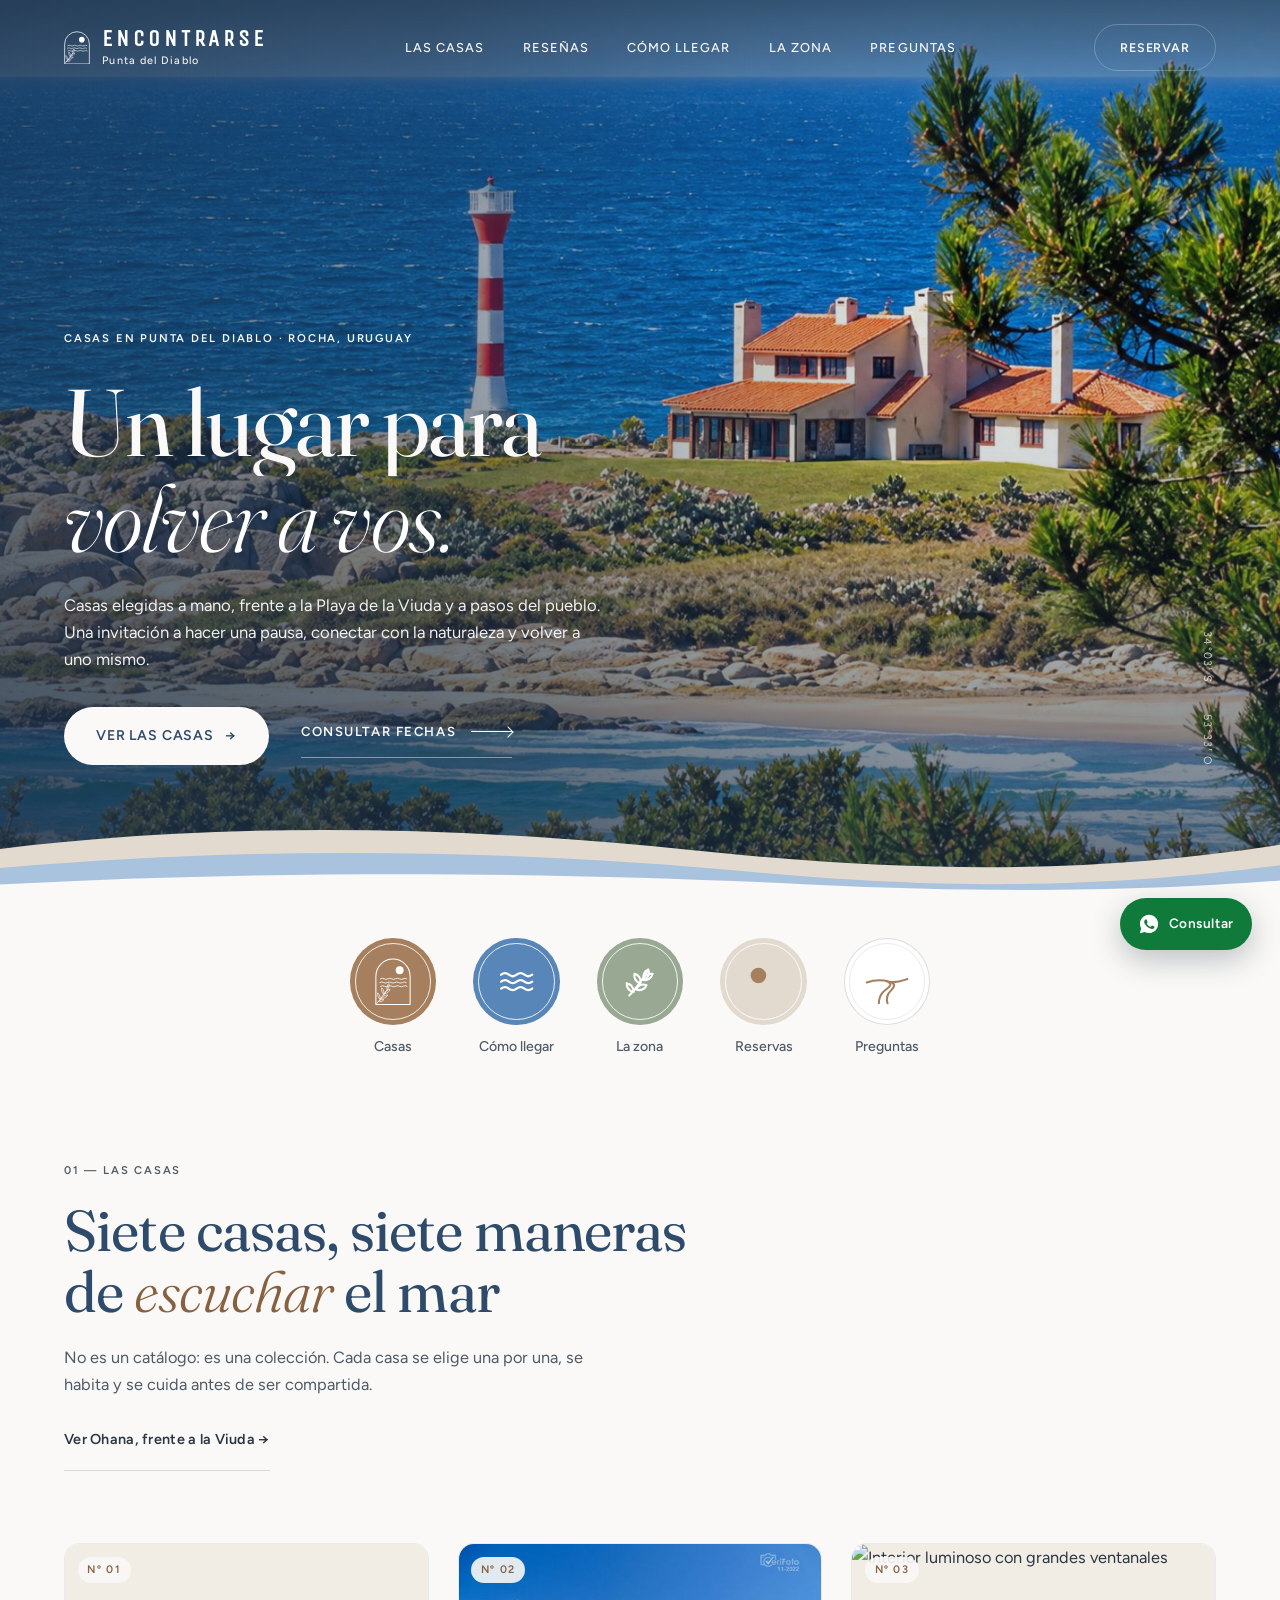
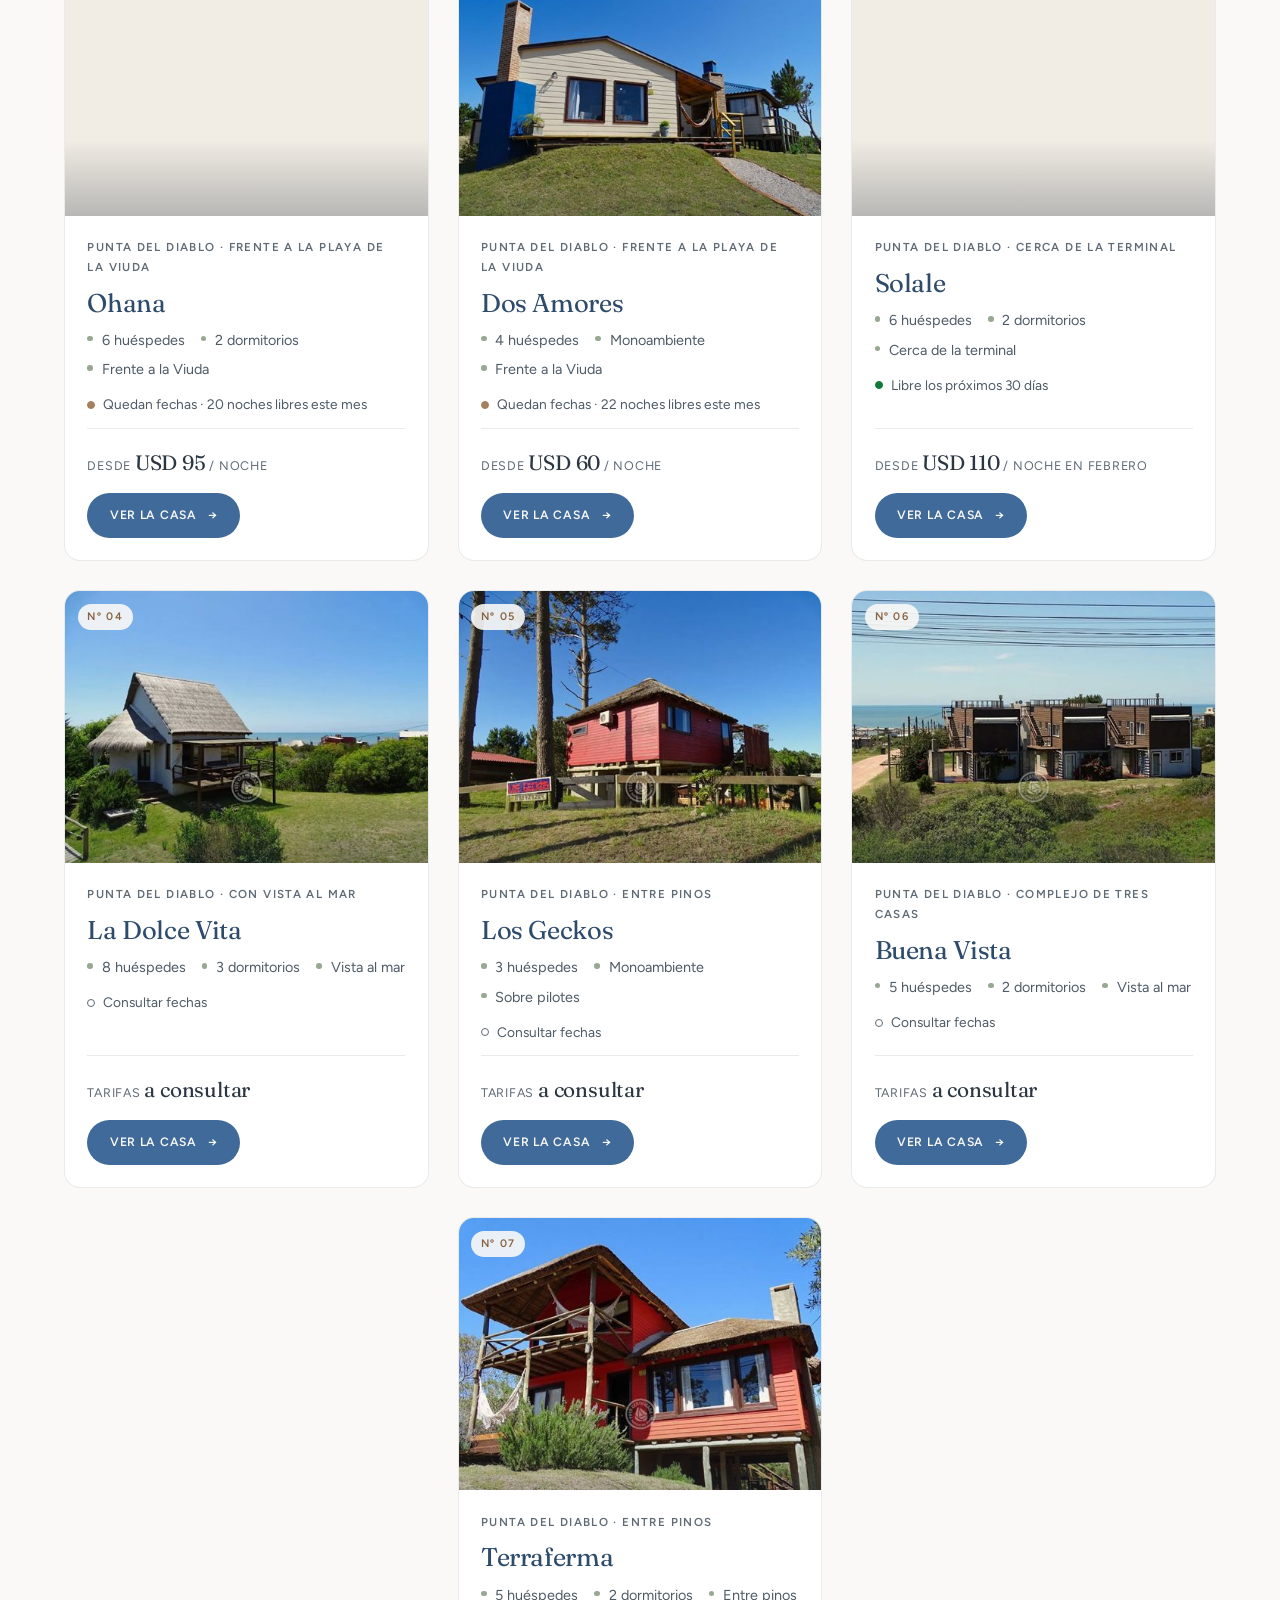
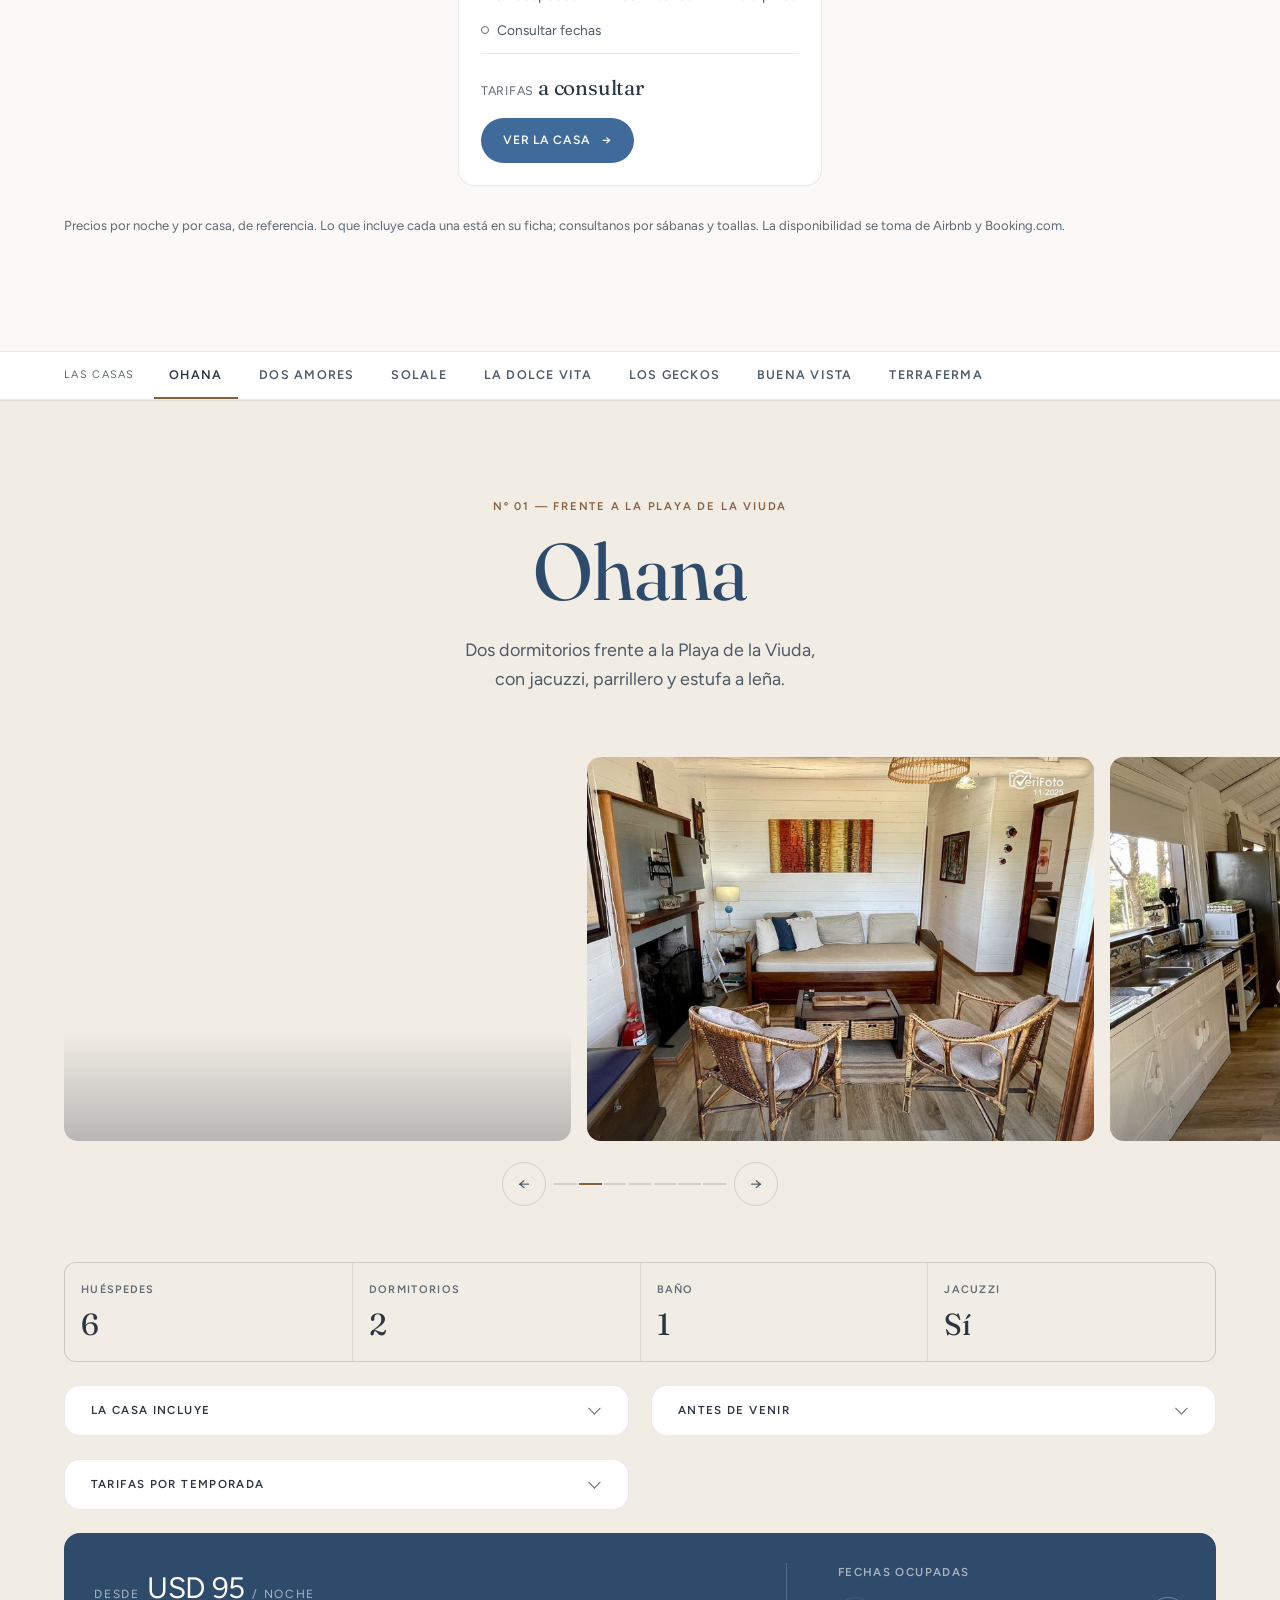
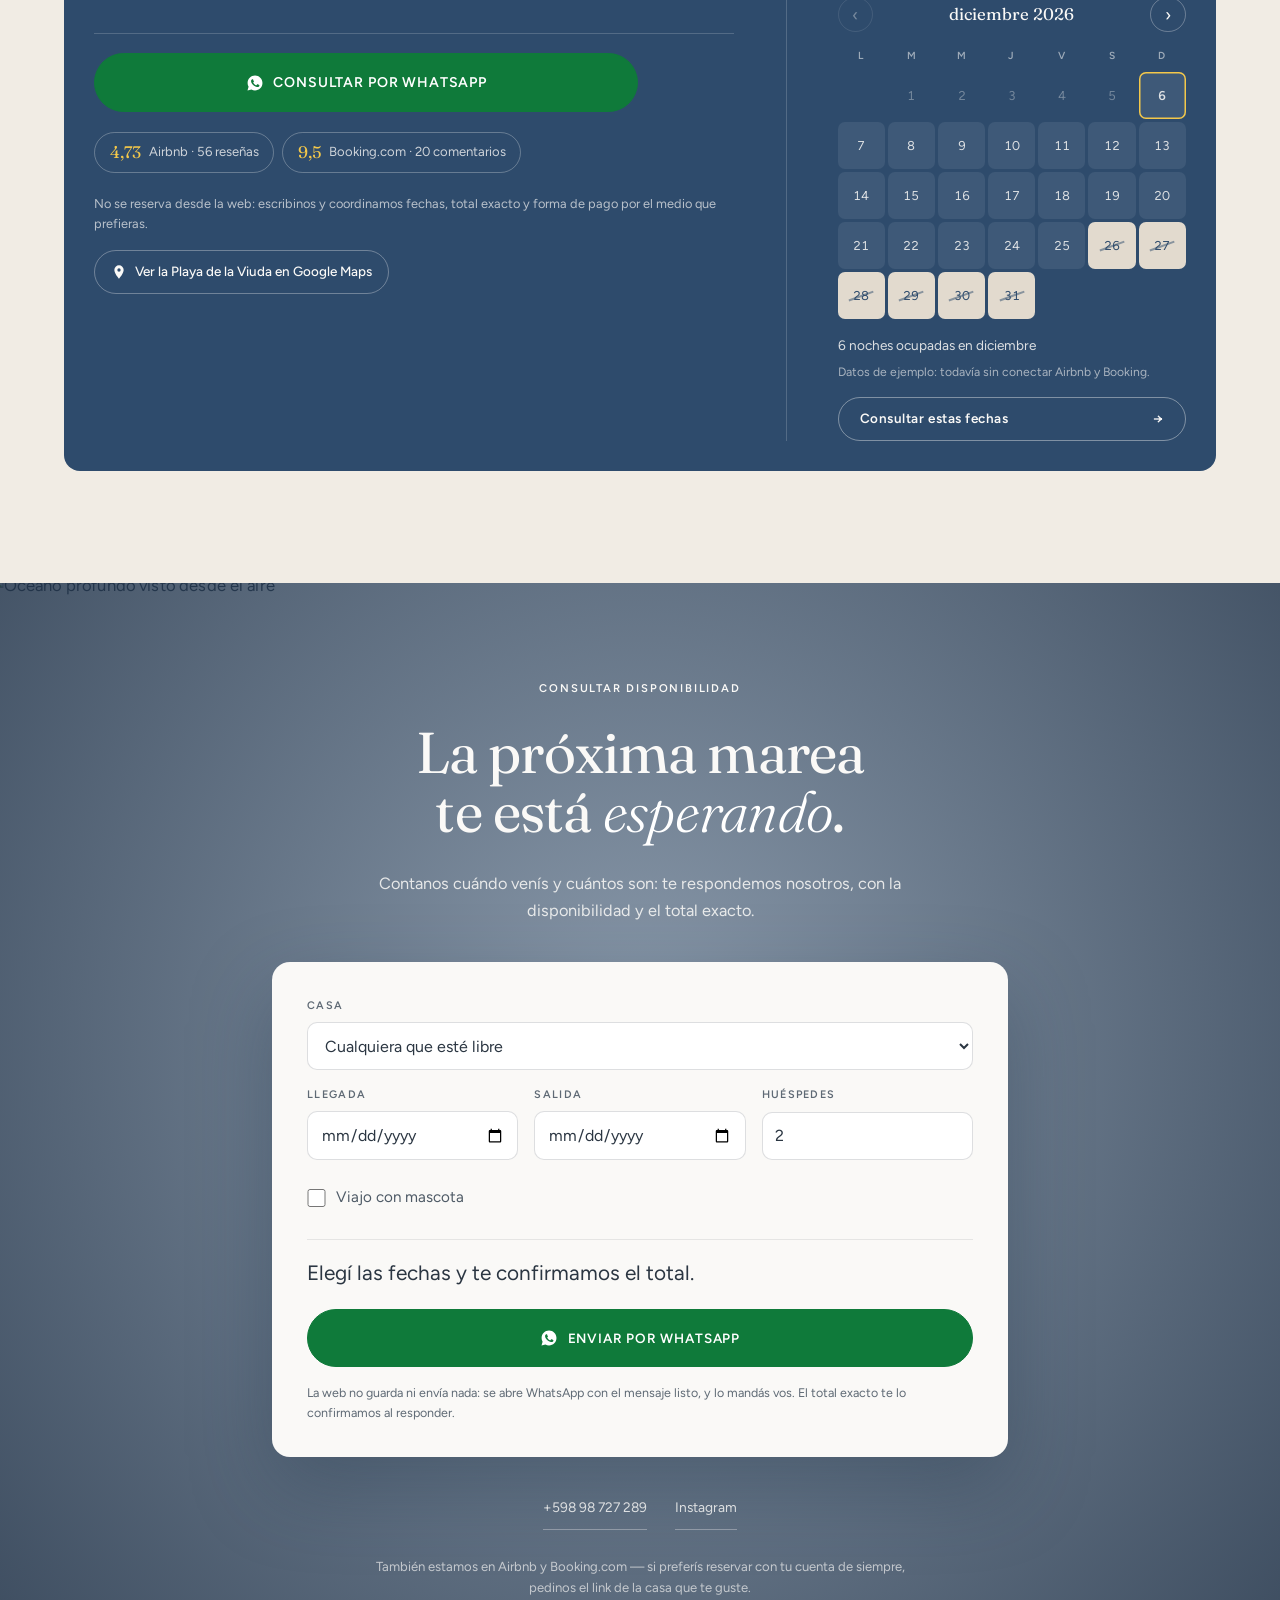
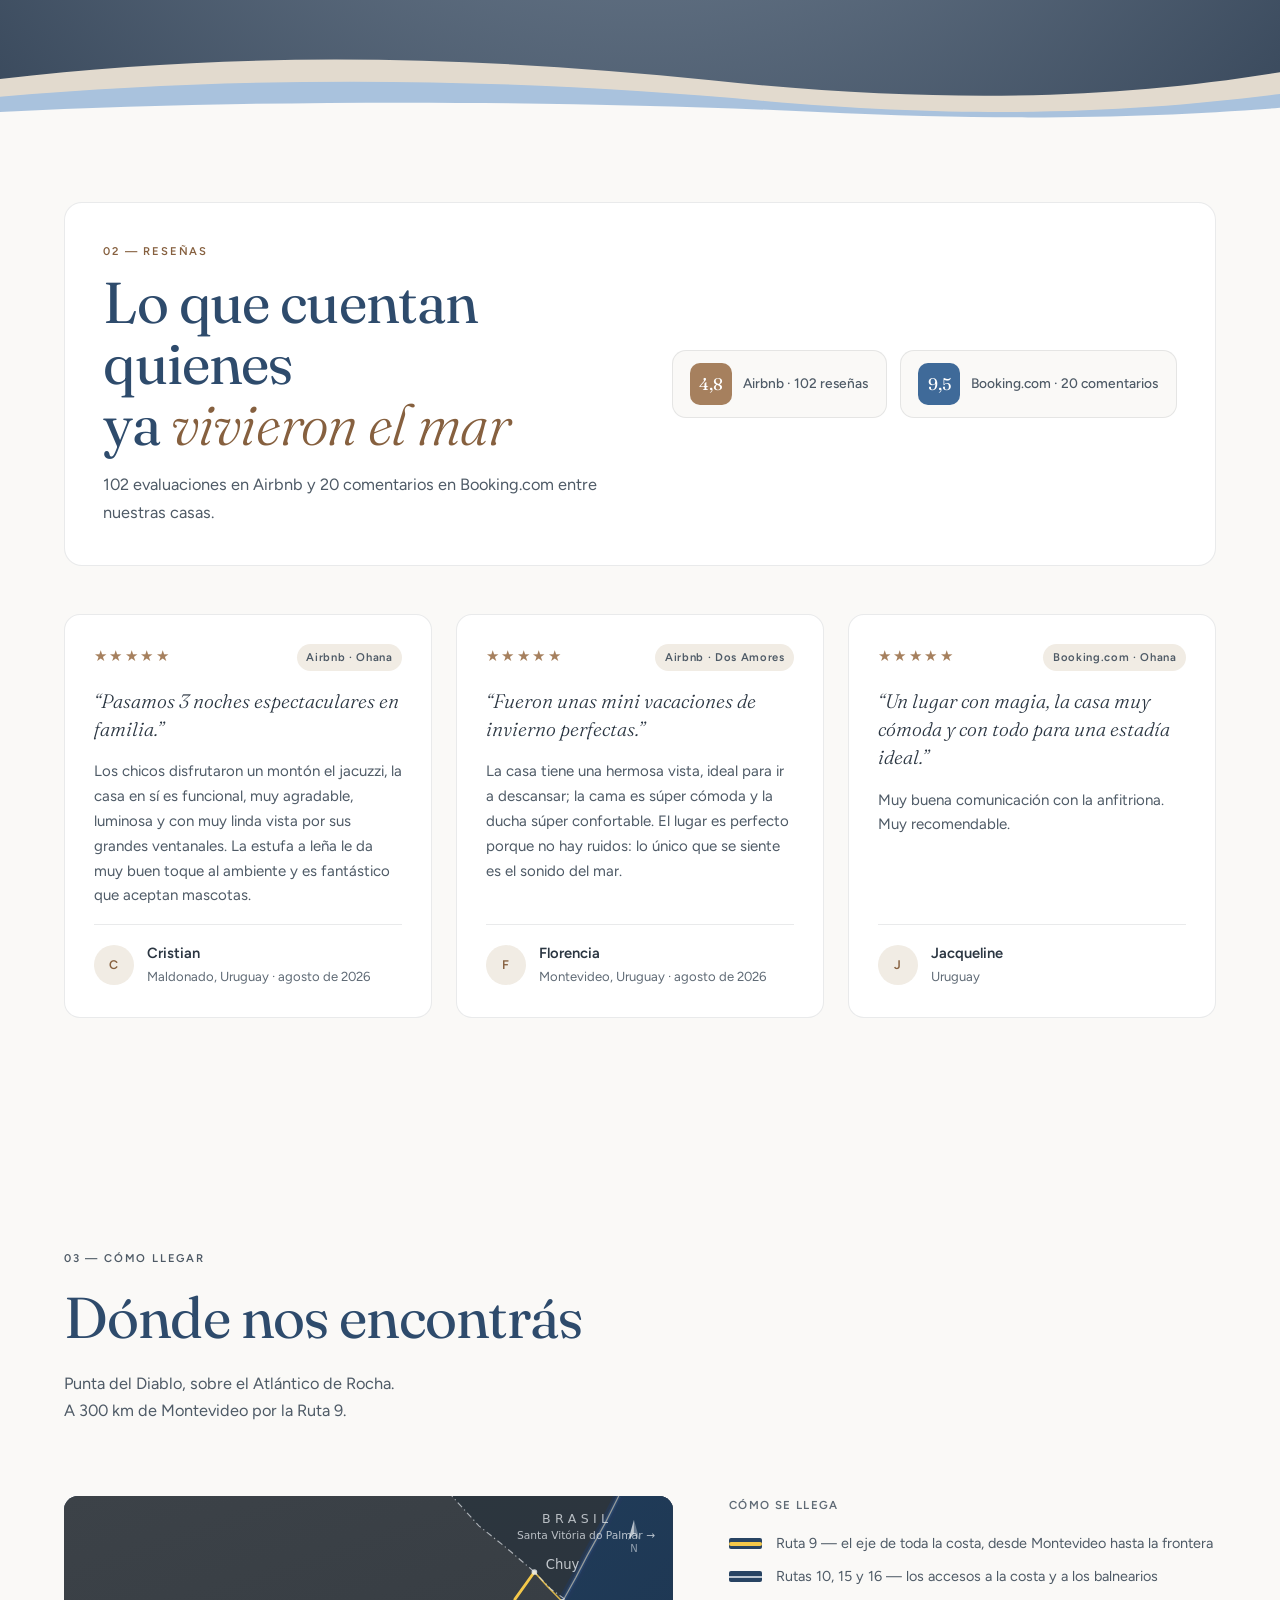
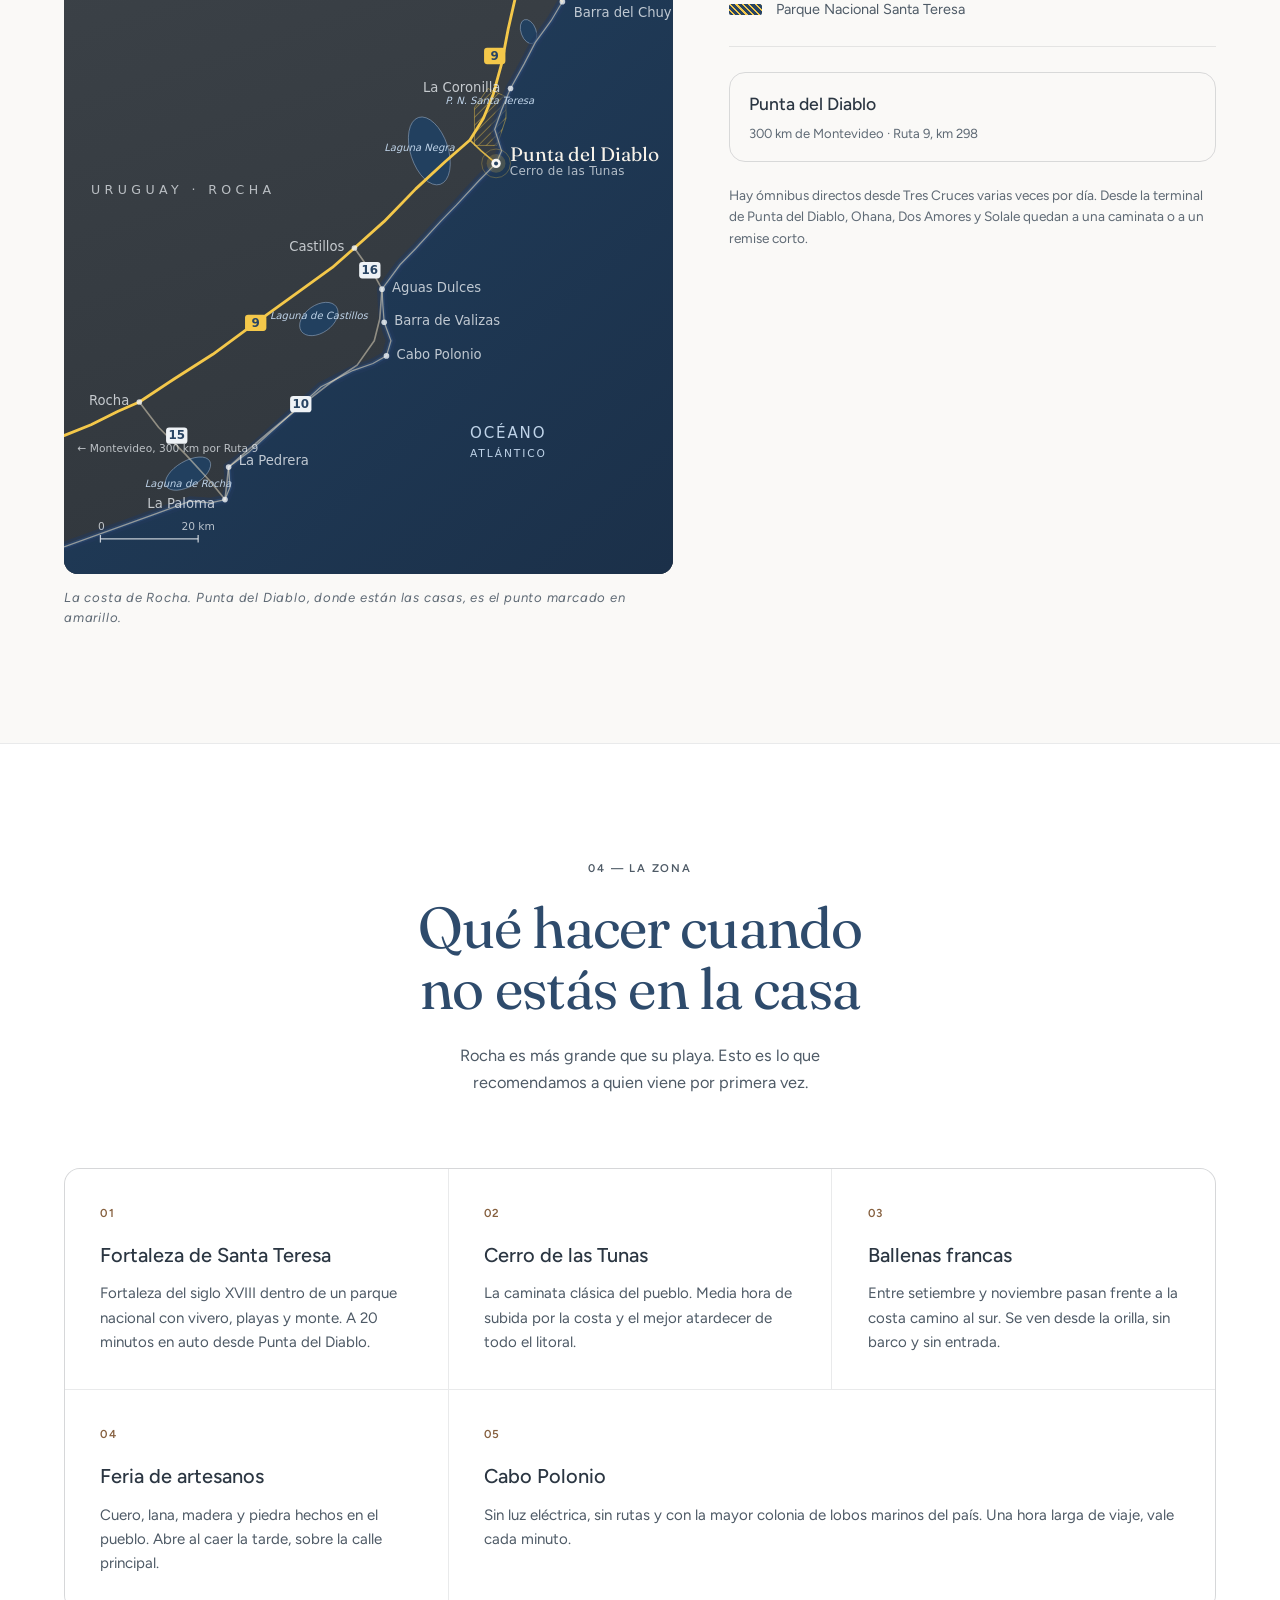
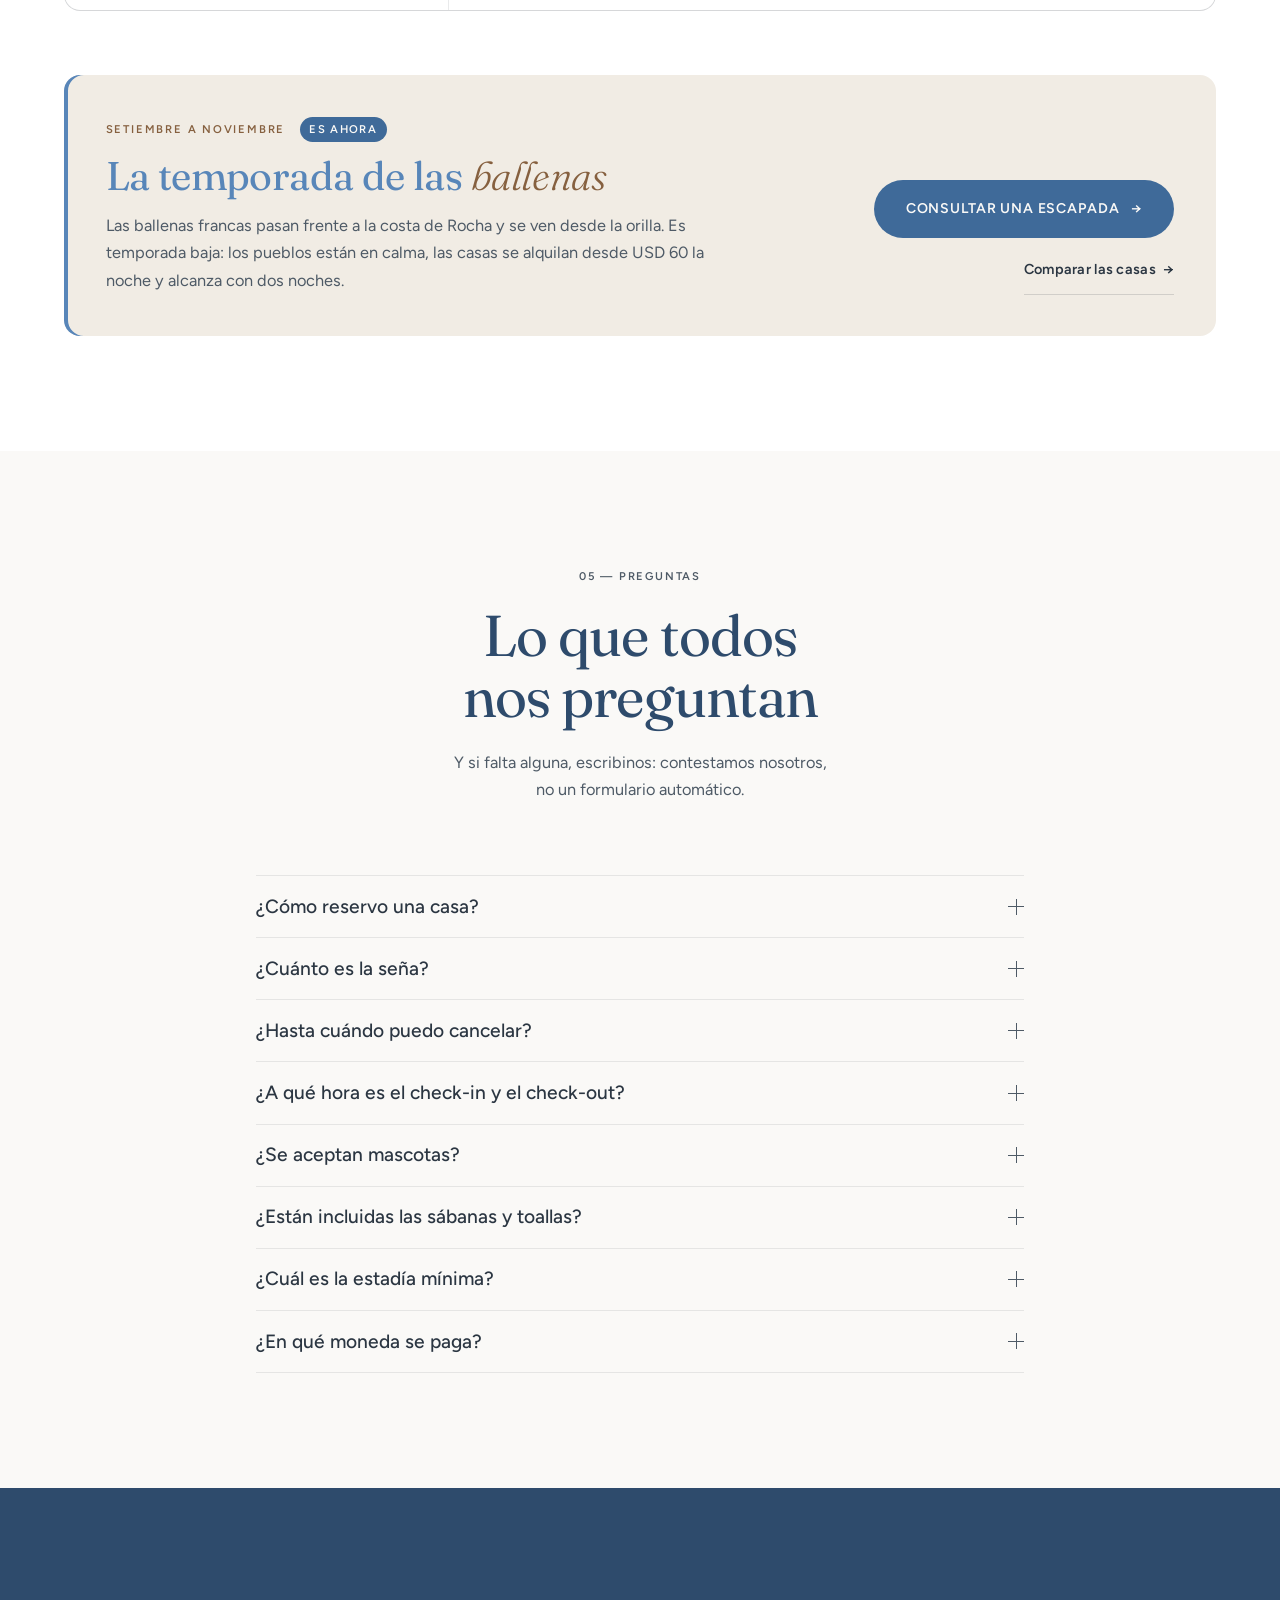
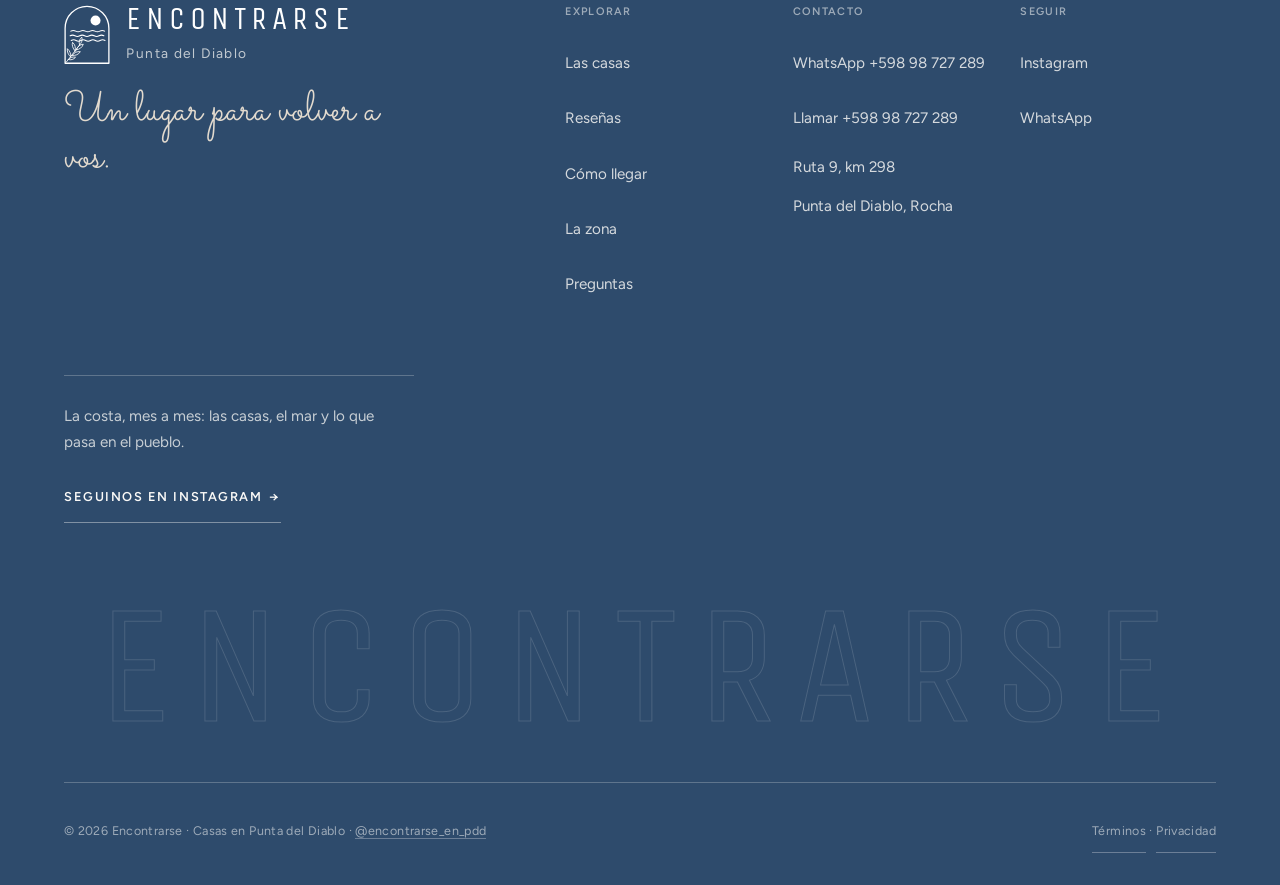
==== index.html @ e915b7d3 "Preguntas: cancelacion, check-in/check-out y mascotas mas simples - Cancelacion: solo el plazo, hast" ====
<!doctype html>
<html lang="es" class="no-js">
<head>
  <meta charset="utf-8">
  <script>document.documentElement.classList.remove("no-js");document.documentElement.classList.add("js");</script>
  <meta name="viewport" content="width=device-width, initial-scale=1">
  <title>ENCONTRARSE — Casas en Punta del Diablo, Uruguay</title>
  <meta name="description" content="ENCONTRARSE es una colección breve y elegida de casas en Punta del Diablo, Rocha, Uruguay. Vivir la costa salvaje, despacio y con mar.">
  <meta name="author" content="ENCONTRARSE">
  <meta name="theme-color" content="#FAF9F7">
  <link rel="canonical" href="https://encontrarse.puntadeldiablo.workers.dev/">
  <meta property="og:type" content="website">
  <meta property="og:site_name" content="ENCONTRARSE">
  <meta property="og:title" content="ENCONTRARSE — Casas en Punta del Diablo, Uruguay">
  <meta property="og:description" content="Una colección breve y elegida de casas en Punta del Diablo, sobre la costa de Rocha. Vivir la costa salvaje, despacio y con mar.">
  <meta property="og:url" content="https://encontrarse.puntadeldiablo.workers.dev/">
  <meta property="og:image" content="https://encontrarse.puntadeldiablo.workers.dev/assets/img/og-encontrarse.jpg">
  <meta property="og:image:width" content="1200">
  <meta property="og:image:height" content="630">
  <meta property="og:image:alt" content="Una de las casas de Encontrarse entre pinos, sobre una loma en Punta del Diablo">
  <meta property="og:locale" content="es_UY">
  <meta name="twitter:card" content="summary_large_image">
  <meta name="twitter:title" content="ENCONTRARSE — Casas en Punta del Diablo, Uruguay">
  <meta name="twitter:description" content="Una colección breve y elegida de casas en Punta del Diablo, sobre la costa de Rocha. Vivir la costa salvaje, despacio y con mar.">
  <meta name="twitter:image" content="https://encontrarse.puntadeldiablo.workers.dev/assets/img/og-encontrarse.jpg">
  <script type="application/ld+json">
  {
    "@context": "https://schema.org",
    "@type": "LodgingBusiness",
    "@id": "https://encontrarse.puntadeldiablo.workers.dev/#encontrarse",
    "name": "ENCONTRARSE",
    "description": "Siete casas de alquiler temporario en Punta del Diablo, Rocha, Uruguay.",
    "url": "https://encontrarse.puntadeldiablo.workers.dev/",
    "image": "https://encontrarse.puntadeldiablo.workers.dev/assets/img/og-encontrarse.jpg",
    "telephone": "+598 98 727 289",
    "priceRange": "USD 60 – USD 170 por noche",
    "currenciesAccepted": "USD, UYU, BRL",
    "paymentAccepted": "Transferencia bancaria, efectivo",
    "checkinTime": "15:00",
    "checkoutTime": "10:00",
    "sameAs": ["https://instagram.com/encontrarse_en_pdd"],
    "areaServed": "Punta del Diablo",
    "address": {
      "@type": "PostalAddress",
      "streetAddress": "Ruta 9, km 298",
      "addressLocality": "Punta del Diablo",
      "addressRegion": "Rocha",
      "addressCountry": "UY"
    },
    "amenityFeature": [
      { "@type": "LocationFeatureSpecification", "name": "Wifi", "value": true },
      { "@type": "LocationFeatureSpecification", "name": "Cocina equipada", "value": true },
      { "@type": "LocationFeatureSpecification", "name": "Ropa de cama y toallas", "value": true },
      { "@type": "LocationFeatureSpecification", "name": "Estufa a leña", "value": true },
      { "@type": "LocationFeatureSpecification", "name": "Parrillero", "value": true },
      { "@type": "LocationFeatureSpecification", "name": "Estacionamiento", "value": true }
    ],
    "containsPlace": [
      {
        "@type": "House",
        "@id": "https://encontrarse.puntadeldiablo.workers.dev/#casa-ohana",
        "name": "Ohana",
        "url": "https://encontrarse.puntadeldiablo.workers.dev/#casa-ohana",
        "description": "Casa de dos dormitorios frente a la Playa de la Viuda, con jacuzzi, parrillero y estufa a leña.",
        "numberOfBedrooms": 2,
        "numberOfBathroomsTotal": 1,
        "occupancy": { "@type": "QuantitativeValue", "maxValue": 6 },
        "amenityFeature": [
          { "@type": "LocationFeatureSpecification", "name": "Jacuzzi", "value": true },
          { "@type": "LocationFeatureSpecification", "name": "Aire acondicionado", "value": true }
        ],
        "address": { "@type": "PostalAddress", "addressLocality": "Punta del Diablo", "addressRegion": "Rocha", "addressCountry": "UY" }
      },
      {
        "@type": "House",
        "@id": "https://encontrarse.puntadeldiablo.workers.dev/#casa-dos-amores",
        "name": "Dos Amores",
        "url": "https://encontrarse.puntadeldiablo.workers.dev/#casa-dos-amores",
        "description": "Monoambiente frente a la Playa de la Viuda, con el cuarto dividido para cuatro personas, parrillero y estufa a leña.",
        "numberOfBedrooms": 1,
        "numberOfBathroomsTotal": 1,
        "occupancy": { "@type": "QuantitativeValue", "maxValue": 4 },
        "amenityFeature": [
          { "@type": "LocationFeatureSpecification", "name": "Aire acondicionado", "value": true }
        ],
        "address": { "@type": "PostalAddress", "addressLocality": "Punta del Diablo", "addressRegion": "Rocha", "addressCountry": "UY" }
      },
      {
        "@type": "House",
        "@id": "https://encontrarse.puntadeldiablo.workers.dev/#casa-solale",
        "name": "Solale",
        "url": "https://encontrarse.puntadeldiablo.workers.dev/#casa-solale",
        "description": "Casa de dos dormitorios cerca de la terminal de Punta del Diablo, con parrillero y estufa a leña.",
        "numberOfBedrooms": 2,
        "numberOfBathroomsTotal": 1,
        "occupancy": { "@type": "QuantitativeValue", "maxValue": 6 },
        "amenityFeature": [
          { "@type": "LocationFeatureSpecification", "name": "Aire acondicionado", "value": true }
        ],
        "address": { "@type": "PostalAddress", "addressLocality": "Punta del Diablo", "addressRegion": "Rocha", "addressCountry": "UY" }
      },
      {
        "@type": "House",
        "@id": "https://encontrarse.puntadeldiablo.workers.dev/#casa-dolce-vita",
        "name": "La Dolce Vita",
        "url": "https://encontrarse.puntadeldiablo.workers.dev/#casa-dolce-vita",
        "description": "Casa de tres dormitorios para hasta ocho personas, con techo de paja, deck con vista al mar, parrillero y estufa a leña.",
        "numberOfBedrooms": 3,
        "numberOfBathroomsTotal": 2,
        "occupancy": { "@type": "QuantitativeValue", "maxValue": 8 },
        "amenityFeature": [
          { "@type": "LocationFeatureSpecification", "name": "Aire acondicionado", "value": true }
        ],
        "address": { "@type": "PostalAddress", "addressLocality": "Punta del Diablo", "addressRegion": "Rocha", "addressCountry": "UY" }
      },
      {
        "@type": "House",
        "@id": "https://encontrarse.puntadeldiablo.workers.dev/#casa-los-geckos",
        "name": "Los Geckos",
        "url": "https://encontrarse.puntadeldiablo.workers.dev/#casa-los-geckos",
        "description": "Monoambiente amplio para tres personas, sobre pilotes y entre pinos, con deck, hamaca y parrillero.",
        "numberOfBedrooms": 1,
        "numberOfBathroomsTotal": 1,
        "occupancy": { "@type": "QuantitativeValue", "maxValue": 3 },
        "amenityFeature": [
          { "@type": "LocationFeatureSpecification", "name": "Aire acondicionado", "value": true }
        ],
        "address": { "@type": "PostalAddress", "addressLocality": "Punta del Diablo", "addressRegion": "Rocha", "addressCountry": "UY" }
      },
      {
        "@type": "House",
        "@id": "https://encontrarse.puntadeldiablo.workers.dev/#casa-buena-vista",
        "name": "Buena Vista",
        "url": "https://encontrarse.puntadeldiablo.workers.dev/#casa-buena-vista",
        "description": "Tres casas de dos plantas en el mismo complejo, para hasta cinco personas cada una, con terraza en la azotea y vista al mar, parrillero propio y estufa a leña.",
        "numberOfBedrooms": 2,
        "numberOfBathroomsTotal": 2,
        "occupancy": { "@type": "QuantitativeValue", "maxValue": 5 },
        "amenityFeature": [
          { "@type": "LocationFeatureSpecification", "name": "Lavarropas compartido", "value": true }
        ],
        "address": { "@type": "PostalAddress", "addressLocality": "Punta del Diablo", "addressRegion": "Rocha", "addressCountry": "UY" }
      },
      {
        "@type": "House",
        "@id": "https://encontrarse.puntadeldiablo.workers.dev/#casa-terraferma",
        "name": "Terraferma",
        "url": "https://encontrarse.puntadeldiablo.workers.dev/#casa-terraferma",
        "description": "Casa de madera con techo de paja para hasta cinco personas, entre pinos, con deck, hamacas, estufa a leña y parrillero.",
        "numberOfBedrooms": 2,
        "numberOfBathroomsTotal": 2,
        "occupancy": { "@type": "QuantitativeValue", "maxValue": 5 },
        "amenityFeature": [
          { "@type": "LocationFeatureSpecification", "name": "Horno de barro", "value": true }
        ],
        "address": { "@type": "PostalAddress", "addressLocality": "Punta del Diablo", "addressRegion": "Rocha", "addressCountry": "UY" }
      }
    ]
  }
  </script>
  <link rel="icon" href="assets/brand/isotipo.svg" type="image/svg+xml">
  <link rel="apple-touch-icon" href="assets/brand/apple-touch-icon.png">
  <link rel="preconnect" href="https://fonts.googleapis.com">
  <link rel="preconnect" href="https://fonts.gstatic.com" crossorigin>
  <link rel="preconnect" href="https://images.unsplash.com">
  <link href="https://fonts.googleapis.com/css2?family=Figtree:wght@300;400;500;600&family=Fraunces:ital,opsz,wght@0,9..144,300;0,9..144,400;1,9..144,300;1,9..144,400&family=Sacramento&family=Unica+One&display=swap" rel="stylesheet">
  <link rel="stylesheet" href="styles.css?v=51">
</head>
<body>

<!--
  ============================================================================
  ENCONTRARSE - datos pendientes de reemplazar
  ----------------------------------------------------------------------------
  Buscar y reemplazar en TODO el proyecto (index.html, legales.html):

    encontrarse.uy       -> dominio propio, cuando se compre

  El contacto es solo por WhatsApp (+598 98 727 289), telefono e Instagram
  (@encontrarse_en_pdd). No se usa mail: no agregar direcciones de correo
  ni botones de "escribir un mail" en ningun lado.

  Identidad (guia "Identidad visual de encontrarse.pdf"):
    - Logo e isotipo en assets/brand/ (isotipo.svg, isotipo-blanco.svg,
      apple-touch-icon.png). Colores y tipografias en :root de styles.css.
    - Codec Pro y Rolling Pen (tipografias de la guia) son comerciales: la web
      usa Figtree y Sacramento. Con las licencias web se cambian en :root.

  Ademas:
    - Tarifas: cada casa tiene su tabla <table class="price-table">.
      Los valores actuales son de referencia, ajustar por casa y temporada.
    - Fotos: la portada usa assets/img/banner-*.jpg (el archivo original es
      "banner top.png", que no se publica). Ohana y Dos Amores ya tienen fotos
      propias; Solale (tarjeta y galeria) y el fondo de "Consultar
      disponibilidad" siguen con fotos de Unsplash: reemplazar por propias y
      despues sacar images.unsplash.com del CSP (_headers) y del preconnect.
    - Resenas por casa: en cada ficha hay dos <a class="rep-chip" data-rep=...>
      con data-score="4.92|47" (puntaje|cantidad) y data-url al anuncio.
      Mientras digan PENDIENTE no se muestran. NO inventar puntajes.
    - Direccion en el JSON-LD y en el footer.
    - Disponibilidad: cada tarjeta de casa tiene <span class="disp"
      data-disp=...>; main.js la completa con los calendarios conectados.
    - Seccion de resenas (id="resenas"):
        * insignias generales: <a data-rep-badge="airbnb|booking" data-score=...>
        * bajada: <p data-rep-sub="180 estadias verificadas">
        * cada <figure data-voz> aparece cuando su cita deja de decir
          PENDIENTE. NO inventar opiniones ni puntajes.
    - Formulario de consulta (id="quote"): el numero de WhatsApp esta en
      data-wa. Las temporadas y sus estadias minimas
      estan en <script id="quote-config"> (formato MM-DD). Las fechas de
      Carnaval cambian cada ano: hay que actualizarlas.
    - Mascotas por casa: en "Antes de venir" cada casa tiene
      <dd data-pets>Consultanos</dd>. Cambiar por "Si, avisando antes" o "No".
  ============================================================================
-->


  <div class="scroll-progress" id="scrollProgress" aria-hidden="true"></div>

  <header class="header" id="top">
    <a class="brand" href="#top" aria-label="Encontrarse, Punta del Diablo — inicio">
      <span class="brand-iso" aria-hidden="true">
        <img class="brand-iso-light" src="assets/brand/isotipo-blanco.svg" alt="" width="26" height="33">
        <img class="brand-iso-color" src="assets/brand/isotipo.svg" alt="" width="26" height="33">
      </span>
      <span class="brand-text">
        <span class="brand-name">Encontrarse</span>
        <span class="brand-place">Punta del Diablo</span>
      </span>
    </a>

    <nav class="nav" aria-label="Principal">
      <a href="#casas">Las casas</a>
      <a href="#resenas">Rese&ntilde;as</a>
      <a href="#mapa">C&oacute;mo llegar</a>
      <a href="#zona">La zona</a>
      <a href="#faq">Preguntas</a>
    </nav>

    <a class="btn btn--ghost header-cta" href="#reservas">Reservar</a>

    <button class="burger" type="button" aria-label="Abrir menú" aria-expanded="false" aria-controls="overlayMenu">
      <span></span>
      <span></span>
    </button>
  </header>

  <div class="overlay-menu" id="overlayMenu">
    <nav class="overlay-nav" aria-label="Principal móvil">
      <a href="#casas"><span>01</span>Las casas</a>
      <a href="#resenas"><span>02</span>Rese&ntilde;as</a>
      <a href="#mapa"><span>03</span>C&oacute;mo llegar</a>
      <a href="#zona"><span>04</span>La zona</a>
      <a href="#faq"><span>05</span>Preguntas</a>
      <a href="#reservas" class="overlay-cta"><span>06</span>Reservar</a>
    </nav>
    <div class="overlay-foot">
      <a class="overlay-wa" href="https://wa.me/59898727289?text=Hola!%20Quisiera%20consultar%20disponibilidad." target="_blank" rel="noopener">WhatsApp +598&nbsp;98&nbsp;727&nbsp;289</a>
      <span>Punta del Diablo &middot; Rocha</span>
    </div>
  </div>

  <main>
    <section class="hero" aria-label="Portada">
      <div class="hero-media">
        <img src="assets/img/banner-1459.jpg" srcset="assets/img/banner-480.jpg 480w, assets/img/banner-768.jpg 768w, assets/img/banner-1100.jpg 1100w, assets/img/banner-1459.jpg 1459w" sizes="100vw" width="1459" height="1078" alt="El faro y la casa del faro de Punta del Diablo sobre las rocas, con la playa y el Atl&aacute;ntico" fetchpriority="high" decoding="async">
        <span class="hero-scrim"></span>
      </div>

      <div class="hero-content">
        <p class="eyebrow hero-eyebrow">Casas en Punta del Diablo &middot; Rocha, Uruguay</p>
        <h1 class="hero-title">
          <span class="lw"><span>Un lugar para</span></span>
          <span class="lw"><span><em>volver a vos.</em></span></span>
        </h1>
        <p class="hero-sub">
          Casas elegidas a mano, frente a la Playa de la Viuda y a pasos del pueblo.
          Una invitaci&oacute;n a hacer una pausa, conectar con la naturaleza y volver a uno mismo.
        </p>
        <div class="hero-actions">
          <a class="btn btn--light" href="#casas">Ver las casas <span aria-hidden="true">&rarr;</span></a>
          <a class="hero-link" href="#reservas">
            Consultar fechas
            <span class="hero-link-arrow" aria-hidden="true"></span>
          </a>
        </div>
      </div>

      <div class="hero-meta" aria-hidden="true">
        <span>34°03′ S</span>
        <span class="hero-meta-dot"></span>
        <span>53°33′ O</span>
      </div>

      <a class="scroll-cue" href="#casas" aria-label="Bajar a la siguiente sección">
        <span class="scroll-cue-line"></span>
        Bajar
      </a>

      <!-- olas de la guia: arena, azul y el fondo de la pagina -->
      <svg class="waves waves--hero" viewBox="0 0 1440 140" preserveAspectRatio="none" aria-hidden="true" focusable="false">
        <path class="wave-sand" d="M0 64 C 240 26 500 28 780 66 C 1060 104 1250 96 1440 58 V140 H0 Z"/>
        <path class="wave-blue" d="M0 92 C 300 58 580 66 850 98 C 1100 128 1270 116 1440 88 V140 H0 Z"/>
        <path class="wave-paper" d="M0 116 C 320 94 640 98 910 116 C 1130 130 1300 124 1440 110 V140 H0 Z"/>
      </svg>
    </section>

    <nav class="highlights" aria-label="Explorar Encontrarse">
      <a class="hl hl--terra" href="#casas">
        <span class="hl-icon"><img src="assets/brand/isotipo-blanco.svg" alt="" width="24" height="31"></span>
        <span class="hl-label">Casas</span>
      </a>
      <a class="hl hl--blue" href="#mapa">
        <span class="hl-icon">
          <svg viewBox="0 0 64 64" aria-hidden="true" focusable="false"><g fill="none" stroke="currentColor" stroke-width="2.6" stroke-linecap="round"><path d="M14 24 q4.5 -3.5 9 0 t9 0 t9 0 t9 0"/><path d="M14 32 q4.5 -3.5 9 0 t9 0 t9 0 t9 0"/><path d="M14 40 q4.5 -3.5 9 0 t9 0 t9 0 t9 0"/></g></svg>
        </span>
        <span class="hl-label">C&oacute;mo llegar</span>
      </a>
      <a class="hl hl--sage" href="#zona">
        <span class="hl-icon">
          <svg viewBox="0 0 64 64" aria-hidden="true" focusable="false"><g fill="none" stroke="currentColor" stroke-width="2.4" stroke-linecap="round" stroke-linejoin="round"><path d="M20 48 C 28 40 34 32 42 18"/><path d="M42 18 c-5 2 -7 7 -5 12 c5 -2 7 -7 5 -12 Z"/><path d="M36 30 c1 -5 6 -8 11 -7 c-1 5 -6 8 -11 7 Z"/><path d="M33 34 c-5 -1 -8 -6 -7 -11 c5 1 8 6 7 11 Z"/><path d="M28 41 c2 -5 7 -7 12 -5 c-2 5 -7 7 -12 5 Z"/><path d="M25 44 c-5 -1 -8 -5 -8 -10 c5 1 8 5 8 10 Z"/></g></svg>
        </span>
        <span class="hl-label">La zona</span>
      </a>
      <a class="hl hl--sand" href="#reservas">
        <span class="hl-icon">
          <svg viewBox="0 0 64 64" aria-hidden="true" focusable="false"><circle cx="26" cy="25" r="9" fill="currentColor"/></svg>
        </span>
        <span class="hl-label">Reservas</span>
      </a>
      <a class="hl hl--line" href="#faq">
        <span class="hl-icon">
          <svg viewBox="0 0 64 64" aria-hidden="true" focusable="false"><g fill="none" stroke="currentColor" stroke-width="2.4" stroke-linecap="round"><path d="M9 33 C 20 29 28 30 35 32 C 43 34 50 31 56 29"/><path d="M33 32 C 42 36 30 41 27 45 C 24 49 23 53 23 57"/><path d="M38 33 C 45 37 36 42 34 46 C 32 50 32 54 33 57"/></g></svg>
        </span>
        <span class="hl-label">Preguntas</span>
      </a>
    </nav>

    <section class="casas section" id="casas">
      <header class="section-head" data-reveal>
        <p class="eyebrow eyebrow--ink">01 &mdash; Las casas</p>
        <h2 class="h2">Siete casas, siete maneras <br>de <em>escuchar</em> el mar</h2>
        <p class="section-sub">No es un catálogo: es una colección. Cada casa se elige
        una por una, se habita y se cuida antes de ser compartida.</p>
        <a class="text-link" href="#casa-ohana">Ver Ohana, frente a la Viuda <span aria-hidden="true">&rarr;</span></a>
      </header>

      <div class="casas-grid" data-casas-grid>
        <article class="casa-card" data-reveal>
          <a class="casa-card-media frame frame--media" href="#casa-ohana" data-house="casa-ohana" tabindex="-1" aria-hidden="true">
            <img src="assets/img/casas/ohana-1-768.jpg" srcset="assets/img/casas/ohana-1-480.jpg 480w, assets/img/casas/ohana-1-768.jpg 768w, assets/img/casas/ohana-1-1100.jpg 1100w" sizes="(max-width: 640px) 92vw, (max-width: 1080px) 46vw, 30vw" alt="Deck techado con parrillero, mesa blanca y el mar al fondo" loading="lazy" decoding="async">
            <span class="casa-card-num">N&ordm; 01</span>
          </a>
          <div class="casa-card-body">
            <p class="casa-card-lugar">Punta del Diablo &middot; Frente a la Playa de la Viuda</p>
            <h3 class="h3"><a href="#casa-ohana" data-house="casa-ohana">Ohana</a></h3>
            <ul class="casa-card-datos">
              <li>6 hu&eacute;spedes</li>
              <li>2 dormitorios</li>
              <li>Frente a la Viuda</li>
            </ul>
            <p class="casa-card-estado"><span class="disp" data-disp="casa-ohana">Consultar fechas</span></p>
            <div class="casa-card-pie">
              <p class="casa-card-precio"><span>Desde</span> <strong>USD 95</strong> <span>/ noche</span></p>
              <a class="btn btn--solid btn--sm" href="#casa-ohana" data-house="casa-ohana">Ver la casa <span aria-hidden="true">&rarr;</span></a>
            </div>
          </div>
        </article>
        <article class="casa-card" data-reveal>
          <a class="casa-card-media frame frame--media" href="#casa-dos-amores" data-house="casa-dos-amores" tabindex="-1" aria-hidden="true">
            <img src="assets/img/casas/dosamores-1-768.jpg" srcset="assets/img/casas/dosamores-1-480.jpg 480w, assets/img/casas/dosamores-1-768.jpg 768w, assets/img/casas/dosamores-1-1100.jpg 1100w" sizes="(max-width: 640px) 92vw, (max-width: 1080px) 46vw, 30vw" alt="Dos Amores: la casa con su deck y la hamaca paraguaya" loading="lazy" decoding="async">
            <span class="casa-card-num">N&ordm; 02</span>
          </a>
          <div class="casa-card-body">
            <p class="casa-card-lugar">Punta del Diablo &middot; Frente a la Playa de la Viuda</p>
            <h3 class="h3"><a href="#casa-dos-amores" data-house="casa-dos-amores">Dos Amores</a></h3>
            <ul class="casa-card-datos">
              <li>4 hu&eacute;spedes</li>
              <li>Monoambiente</li>
              <li>Frente a la Viuda</li>
            </ul>
            <p class="casa-card-estado"><span class="disp" data-disp="casa-dos-amores">Consultar fechas</span></p>
            <div class="casa-card-pie">
              <p class="casa-card-precio"><span>Desde</span> <strong>USD 60</strong> <span>/ noche</span></p>
              <a class="btn btn--solid btn--sm" href="#casa-dos-amores" data-house="casa-dos-amores">Ver la casa <span aria-hidden="true">&rarr;</span></a>
            </div>
          </div>
        </article>
        <article class="casa-card" data-reveal>
          <a class="casa-card-media frame frame--media" href="#casa-solale" data-house="casa-solale" tabindex="-1" aria-hidden="true">
            <img src="https://images.unsplash.com/photo-1600585154340-be6161a56a0c?q=80&auto=format&fit=crop&w=768" srcset="https://images.unsplash.com/photo-1600585154340-be6161a56a0c?q=80&auto=format&fit=crop&w=480 480w, https://images.unsplash.com/photo-1600585154340-be6161a56a0c?q=80&auto=format&fit=crop&w=768 768w, https://images.unsplash.com/photo-1600585154340-be6161a56a0c?q=80&auto=format&fit=crop&w=1100 1100w" sizes="(max-width: 640px) 92vw, (max-width: 1080px) 46vw, 30vw" alt="Interior luminoso con grandes ventanales" loading="lazy" decoding="async">
            <span class="casa-card-num">N&ordm; 03</span>
          </a>
          <div class="casa-card-body">
            <p class="casa-card-lugar">Punta del Diablo &middot; Cerca de la terminal</p>
            <h3 class="h3"><a href="#casa-solale" data-house="casa-solale">Solale</a></h3>
            <ul class="casa-card-datos">
              <li>6 hu&eacute;spedes</li>
              <li>2 dormitorios</li>
              <li>Cerca de la terminal</li>
            </ul>
            <p class="casa-card-estado"><span class="disp" data-disp="casa-solale">Consultar fechas</span></p>
            <div class="casa-card-pie">
              <p class="casa-card-precio"><span>Desde</span> <strong>USD 110</strong> <span>/ noche en febrero</span></p>
              <a class="btn btn--solid btn--sm" href="#casa-solale" data-house="casa-solale">Ver la casa <span aria-hidden="true">&rarr;</span></a>
            </div>
          </div>
        </article>
        <article class="casa-card" data-reveal>
          <a class="casa-card-media frame frame--media" href="#casa-dolce-vita" data-house="casa-dolce-vita" tabindex="-1" aria-hidden="true">
            <img src="assets/img/casas/dolcevita-1-768.jpg" srcset="assets/img/casas/dolcevita-1-480.jpg 480w, assets/img/casas/dolcevita-1-768.jpg 768w, assets/img/casas/dolcevita-1-1024.jpg 1024w" sizes="(max-width: 640px) 92vw, (max-width: 1080px) 46vw, 30vw" alt="La Dolce Vita: casa con techo de paja entre arbustos, con el mar al fondo" loading="lazy" decoding="async">
            <span class="casa-card-num">N&ordm; 04</span>
          </a>
          <div class="casa-card-body">
            <p class="casa-card-lugar">Punta del Diablo &middot; Con vista al mar</p>
            <h3 class="h3"><a href="#casa-dolce-vita" data-house="casa-dolce-vita">La Dolce Vita</a></h3>
            <ul class="casa-card-datos">
              <li>8 hu&eacute;spedes</li>
              <li>3 dormitorios</li>
              <li>Vista al mar</li>
            </ul>
            <p class="casa-card-estado"><span class="disp" data-disp="casa-dolce-vita">Consultar fechas</span></p>
            <div class="casa-card-pie">
              <p class="casa-card-precio"><span>Tarifas</span> <strong>a consultar</strong></p>
              <a class="btn btn--solid btn--sm" href="#casa-dolce-vita" data-house="casa-dolce-vita">Ver la casa <span aria-hidden="true">&rarr;</span></a>
            </div>
          </div>
        </article>
        <article class="casa-card" data-reveal>
          <a class="casa-card-media frame frame--media" href="#casa-los-geckos" data-house="casa-los-geckos" tabindex="-1" aria-hidden="true">
            <img src="assets/img/casas/geckos-1-768.jpg" srcset="assets/img/casas/geckos-1-480.jpg 480w, assets/img/casas/geckos-1-768.jpg 768w, assets/img/casas/geckos-1-1024.jpg 1024w" sizes="(max-width: 640px) 92vw, (max-width: 1080px) 46vw, 30vw" alt="Los Geckos: caba&ntilde;a roja de madera sobre pilotes, entre pinos" loading="lazy" decoding="async">
            <span class="casa-card-num">N&ordm; 05</span>
          </a>
          <div class="casa-card-body">
            <p class="casa-card-lugar">Punta del Diablo &middot; Entre pinos</p>
            <h3 class="h3"><a href="#casa-los-geckos" data-house="casa-los-geckos">Los Geckos</a></h3>
            <ul class="casa-card-datos">
              <li>3 hu&eacute;spedes</li>
              <li>Monoambiente</li>
              <li>Sobre pilotes</li>
            </ul>
            <p class="casa-card-estado"><span class="disp" data-disp="casa-los-geckos">Consultar fechas</span></p>
            <div class="casa-card-pie">
              <p class="casa-card-precio"><span>Tarifas</span> <strong>a consultar</strong></p>
              <a class="btn btn--solid btn--sm" href="#casa-los-geckos" data-house="casa-los-geckos">Ver la casa <span aria-hidden="true">&rarr;</span></a>
            </div>
          </div>
        </article>
        <article class="casa-card" data-reveal>
          <a class="casa-card-media frame frame--media" href="#casa-buena-vista" data-house="casa-buena-vista" tabindex="-1" aria-hidden="true">
            <img src="assets/img/casas/buenavista-1-768.jpg" srcset="assets/img/casas/buenavista-1-480.jpg 480w, assets/img/casas/buenavista-1-768.jpg 768w, assets/img/casas/buenavista-1-1024.jpg 1024w" sizes="(max-width: 640px) 92vw, (max-width: 1080px) 46vw, 30vw" alt="Buena Vista: el complejo de tres casas de dos plantas, con el mar al fondo" loading="lazy" decoding="async">
            <span class="casa-card-num">N&ordm; 06</span>
          </a>
          <div class="casa-card-body">
            <p class="casa-card-lugar">Punta del Diablo &middot; Complejo de tres casas</p>
            <h3 class="h3"><a href="#casa-buena-vista" data-house="casa-buena-vista">Buena Vista</a></h3>
            <ul class="casa-card-datos">
              <li>5 hu&eacute;spedes</li>
              <li>2 dormitorios</li>
              <li>Vista al mar</li>
            </ul>
            <p class="casa-card-estado"><span class="disp" data-disp="casa-buena-vista">Consultar fechas</span></p>
            <div class="casa-card-pie">
              <p class="casa-card-precio"><span>Tarifas</span> <strong>a consultar</strong></p>
              <a class="btn btn--solid btn--sm" href="#casa-buena-vista" data-house="casa-buena-vista">Ver la casa <span aria-hidden="true">&rarr;</span></a>
            </div>
          </div>
        </article>
        <article class="casa-card" data-reveal>
          <a class="casa-card-media frame frame--media" href="#casa-terraferma" data-house="casa-terraferma" tabindex="-1" aria-hidden="true">
            <img src="assets/img/casas/terraferma-1-768.jpg" srcset="assets/img/casas/terraferma-1-480.jpg 480w, assets/img/casas/terraferma-1-768.jpg 768w, assets/img/casas/terraferma-1-1024.jpg 1024w" sizes="(max-width: 640px) 92vw, (max-width: 1080px) 46vw, 30vw" alt="Terraferma: casa roja de madera con techo de paja y deck con hamacas" loading="lazy" decoding="async">
            <span class="casa-card-num">N&ordm; 07</span>
          </a>
          <div class="casa-card-body">
            <p class="casa-card-lugar">Punta del Diablo &middot; Entre pinos</p>
            <h3 class="h3"><a href="#casa-terraferma" data-house="casa-terraferma">Terraferma</a></h3>
            <ul class="casa-card-datos">
              <li>5 hu&eacute;spedes</li>
              <li>2 dormitorios</li>
              <li>Entre pinos</li>
            </ul>
            <p class="casa-card-estado"><span class="disp" data-disp="casa-terraferma">Consultar fechas</span></p>
            <div class="casa-card-pie">
              <p class="casa-card-precio"><span>Tarifas</span> <strong>a consultar</strong></p>
              <a class="btn btn--solid btn--sm" href="#casa-terraferma" data-house="casa-terraferma">Ver la casa <span aria-hidden="true">&rarr;</span></a>
            </div>
          </div>
        </article>
      </div>

      <p class="casas-nota">Precios por noche y por casa, de referencia. Lo que incluye cada una est&aacute; en su ficha; consultanos por s&aacute;banas y toallas. La disponibilidad se toma de Airbnb y Booking.com.</p>
    </section>

    <div class="houses">

    <div class="house-switch" data-house-switch>
      <div class="house-switch-inner">
        <span class="house-switch-label" aria-hidden="true">Las casas</span>
        <nav class="house-switch-nav" aria-label="Elegir casa">
          <a href="#casa-ohana" data-house="casa-ohana" class="is-on">Ohana</a>
          <a href="#casa-dos-amores" data-house="casa-dos-amores">Dos Amores</a>
          <a href="#casa-solale" data-house="casa-solale">Solale</a>
          <a href="#casa-dolce-vita" data-house="casa-dolce-vita">La Dolce Vita</a>
          <a href="#casa-los-geckos" data-house="casa-los-geckos">Los Geckos</a>
          <a href="#casa-buena-vista" data-house="casa-buena-vista">Buena Vista</a>
          <a href="#casa-terraferma" data-house="casa-terraferma">Terraferma</a>
        </nav>
      </div>
    </div>

    <section class="house house-panel active" id="casa-ohana" data-house="casa-ohana" aria-label="Ohana">
      <div class="house-head">
        <p class="eyebrow eyebrow--ink">N&ordm; 01 &mdash; Frente a la Playa de la Viuda</p>
        <h2 class="house-title">Ohana</h2>
        <p class="house-sub">Dos dormitorios frente a la Playa de la Viuda, <br>con jacuzzi, parrillero y estufa a le&ntilde;a.</p>
      </div>

      <div class="house-body">
        <div class="gallery" data-gallery>
          <ul class="gallery-track" data-gallery-track>
            <li class="gallery-item">
              <div class="frame frame--media">
                <img src="assets/img/casas/ohana-1-1100.jpg" srcset="assets/img/casas/ohana-1-480.jpg 480w, assets/img/casas/ohana-1-768.jpg 768w, assets/img/casas/ohana-1-1100.jpg 1100w" sizes="(max-width: 920px) 86vw, (max-width: 1420px) 42vw, 600px" alt="Deck techado con parrillero, mesa blanca y el mar al fondo" loading="lazy" decoding="async">
              </div>
            </li>
            <li class="gallery-item">
              <div class="frame frame--media">
                <img src="assets/img/casas/ohana-2-1100.jpg" srcset="assets/img/casas/ohana-2-480.jpg 480w, assets/img/casas/ohana-2-768.jpg 768w, assets/img/casas/ohana-2-1100.jpg 1100w" sizes="(max-width: 920px) 86vw, (max-width: 1420px) 42vw, 600px" alt="Living con estufa a le&ntilde;a, sill&oacute;n y sillones de mimbre" loading="lazy" decoding="async">
              </div>
            </li>
            <li class="gallery-item">
              <div class="frame frame--media">
                <img src="assets/img/casas/ohana-3-1100.jpg" srcset="assets/img/casas/ohana-3-480.jpg 480w, assets/img/casas/ohana-3-768.jpg 768w, assets/img/casas/ohana-3-1100.jpg 1100w" sizes="(max-width: 920px) 86vw, (max-width: 1420px) 42vw, 600px" alt="Cocina equipada y comedor con mesa para seis" loading="lazy" decoding="async">
              </div>
            </li>
            <li class="gallery-item">
              <div class="frame frame--media">
                <img src="assets/img/casas/ohana-4-1100.jpg" srcset="assets/img/casas/ohana-4-480.jpg 480w, assets/img/casas/ohana-4-768.jpg 768w, assets/img/casas/ohana-4-1100.jpg 1100w" sizes="(max-width: 920px) 86vw, (max-width: 1420px) 42vw, 600px" alt="Ba&ntilde;o con jacuzzi y bacha sobre mueble de madera" loading="lazy" decoding="async">
              </div>
            </li>
            <li class="gallery-item">
              <div class="frame frame--media">
                <img src="assets/img/casas/ohana-5-1100.jpg" srcset="assets/img/casas/ohana-5-480.jpg 480w, assets/img/casas/ohana-5-768.jpg 768w, assets/img/casas/ohana-5-1100.jpg 1100w" sizes="(max-width: 920px) 86vw, (max-width: 1420px) 42vw, 600px" alt="Living con ventanal y vista a la costa" loading="lazy" decoding="async">
              </div>
            </li>
            <li class="gallery-item">
              <div class="frame frame--media">
                <img src="assets/img/casas/ohana-6-1100.jpg" srcset="assets/img/casas/ohana-6-480.jpg 480w, assets/img/casas/ohana-6-768.jpg 768w, assets/img/casas/ohana-6-1100.jpg 1100w" sizes="(max-width: 920px) 86vw, (max-width: 1420px) 42vw, 600px" alt="Dormitorio con cuchetas" loading="lazy" decoding="async">
              </div>
            </li>
            <li class="gallery-item">
              <div class="frame frame--media">
                <img src="assets/img/casas/ohana-7-1100.jpg" srcset="assets/img/casas/ohana-7-480.jpg 480w, assets/img/casas/ohana-7-768.jpg 768w, assets/img/casas/ohana-7-1100.jpg 1100w" sizes="(max-width: 920px) 86vw, (max-width: 1420px) 42vw, 600px" alt="La casa sobre la loma, con su escalera de madera" loading="lazy" decoding="async">
              </div>
            </li>
          </ul>
          <div class="gallery-nav" data-gallery-nav hidden>
            <button type="button" class="gallery-arrow" data-dir="-1" aria-label="Foto anterior"><span aria-hidden="true">&larr;</span></button>
            <div class="gallery-dots" aria-label="Fotos de Ohana"><button type="button" class="gallery-dot is-on" data-go="0"><span class="u-sr">Foto 1 de 7</span></button><button type="button" class="gallery-dot" data-go="1"><span class="u-sr">Foto 2 de 7</span></button><button type="button" class="gallery-dot" data-go="2"><span class="u-sr">Foto 3 de 7</span></button><button type="button" class="gallery-dot" data-go="3"><span class="u-sr">Foto 4 de 7</span></button><button type="button" class="gallery-dot" data-go="4"><span class="u-sr">Foto 5 de 7</span></button><button type="button" class="gallery-dot" data-go="5"><span class="u-sr">Foto 6 de 7</span></button><button type="button" class="gallery-dot" data-go="6"><span class="u-sr">Foto 7 de 7</span></button></div>
            <button type="button" class="gallery-arrow" data-dir="1" aria-label="Foto siguiente"><span aria-hidden="true">&rarr;</span></button>
          </div>
        </div>

        <div class="house-cols">
          <aside class="house-side" aria-label="Datos y consulta de Ohana">
          <div class="specs">
            <div class="spec"><span class="spec-label">Hu&eacute;spedes</span><span class="spec-value spec-count" data-to="6">6</span></div>
            <div class="spec"><span class="spec-label">Dormitorios</span><span class="spec-value spec-count" data-to="2">2</span></div>
            <div class="spec"><span class="spec-label">Ba&ntilde;o</span><span class="spec-value spec-count" data-to="1">1</span></div>
            <div class="spec"><span class="spec-label">Jacuzzi</span><span class="spec-value">S&iacute;</span></div>
          </div>
          <details class="side-box fold">
            <summary class="side-h fold-sum">La casa incluye</summary>
            <div class="fold-body">
              <p class="amen-beds">2 dormitorios &middot; camas marineras en la sala</p>
              <ul class="amen-list">
                <li>Wifi</li>
                <li>Cocina equipada</li>
                <li>Aire acondicionado</li>
                <li>Estufa a le&ntilde;a</li>
                <li>Jacuzzi</li>
                <li>Parrillero</li>
                <li>Estacionamiento</li>
                <li>Alarma</li>
                <li>DirecTV y TV smart</li>
              </ul>
            </div>
          </details>
          <details class="side-box fold">
            <summary class="side-h fold-sum">Antes de venir</summary>
            <div class="fold-body">
              <dl class="rules">
                <div><dt>Check-in y check-out</dt><dd>Temporada alta: check-in desde las 15:00 &middot; check-out hasta las 10:00. Temporada baja: consultanos</dd></div>
                <div><dt>Estad&iacute;a m&iacute;nima</dt><dd>Var&iacute;a seg&uacute;n la temporada &mdash; ver tarifas</dd></div>
                <div><dt>Mascotas</dt><dd data-pets>S&iacute;, avisando antes</dd></div>
                <div><dt>Convivencia</dt><dd>Sin fiestas &middot; silencio de 23 a 8</dd></div>
                <div><dt>Ropa blanca</dt><dd>Consultanos por s&aacute;banas y toallas</dd></div>
              </dl>
            </div>
          </details>
          <details class="side-box fold">
            <summary class="side-h fold-sum">Tarifas por temporada</summary>
            <div class="fold-body">
              <table class="price-table">
                <caption class="u-sr">Tarifas por noche de Ohana, temporada 2026/27</caption>
                <thead>
                  <tr><th scope="col">Temporada</th><th scope="col">Fechas</th><th scope="col">Por noche</th></tr>
                </thead>
                <tbody>
                  <tr>
                    <th scope="row">Temporada baja</th>
                    <td data-label="Fechas">resto del a&ntilde;o</td>
                    <td data-label="Por noche">USD 95</td>
                  </tr>
                  <tr>
                    <th scope="row">Temporada alta</th>
                    <td data-label="Fechas">desde el 26 dic &middot; m&iacute;n. 6 noches</td>
                    <td data-label="Por noche">USD 170</td>
                  </tr>
                  <tr>
                    <th scope="row">Febrero</th>
                    <td data-label="Fechas">m&iacute;n. 5 noches</td>
                    <td data-label="Por noche">USD 150</td>
                  </tr>
                  <tr>
                    <th scope="row">Carnaval</th>
                    <td data-label="Fechas">semana completa</td>
                    <td data-label="Por noche">Consultar</td>
                  </tr>
                </tbody>
              </table>
              <p class="price-note">En temporada baja se puede abonar en pesos. El valor final se confirma al consultar.</p>
            </div>
          </details>
          <div class="book" id="reservar-casa-ohana">
            <div class="book-head">
              <p class="book-price"><span class="book-from">Desde</span><strong>USD 95</strong><span class="book-unit">/ noche</span></p>
            </div>

            <div class="book-actions">
              <a class="btn btn--wa" href="https://wa.me/59898727289?text=Hola%21%20Me%20interesa%20Ohana%20en%20Punta%20del%20Diablo.%20Quisiera%20consultar%20disponibilidad." target="_blank" rel="noopener"><svg class="i-wa" viewBox="0 0 24 24" width="18" height="18" aria-hidden="true"><path fill="currentColor" d="M12.04 2C6.58 2 2.13 6.45 2.13 11.91c0 1.75.46 3.45 1.32 4.95L2 22l5.25-1.38a9.9 9.9 0 0 0 4.79 1.22h.01c5.46 0 9.91-4.45 9.91-9.91C21.96 6.45 17.5 2 12.04 2Zm5.8 14.06c-.24.68-1.42 1.32-1.95 1.36-.5.04-.98.22-3.3-.69-2.78-1.1-4.54-3.95-4.68-4.13-.13-.18-1.12-1.49-1.12-2.84 0-1.35.71-2.01.96-2.29.25-.28.54-.35.72-.35.18 0 .36 0 .52.01.17.01.39-.06.61.47.24.56.8 1.95.87 2.09.07.14.12.31.02.49-.09.18-.14.29-.28.45-.14.16-.29.35-.42.47-.14.14-.28.29-.12.57.16.28.71 1.17 1.53 1.9 1.05.94 1.94 1.23 2.22 1.37.28.14.44.12.6-.07.16-.19.69-.8.87-1.08.18-.28.36-.23.61-.14.25.09 1.6.75 1.87.89.28.14.46.21.53.32.07.12.07.66-.17 1.33Z"/></svg> Consultar por WhatsApp</a>
            </div>

            <div class="rep-row" data-rep-row hidden>
              <a class="rep-chip rep-chip--airbnb" data-rep="airbnb" data-score="4,73|56" data-url="https://www.airbnb.com/rooms/24905547" target="_blank" rel="noopener"></a>
              <a class="rep-chip rep-chip--booking" data-rep="booking" data-score="9,5|20" data-url="https://www.booking.com/hotel/uy/ohana-punta-del-diablo.es.html" target="_blank" rel="noopener"></a>
            </div>
            <div class="book-cal">
              <h4 class="book-cal-h">Fechas ocupadas</h4>
              <div class="cal" data-cal="casa-ohana">
                <p class="cal-msg">Cargando disponibilidad&hellip;</p>
              </div>
              <a class="book-quote" href="#reservas" data-quote-house="casa-ohana">Consultar estas fechas <span aria-hidden="true">&rarr;</span></a>
            </div>

            <p class="book-note">No se reserva desde la web: escribinos y coordinamos fechas, total exacto y forma de pago por el medio que prefieras.</p>
            <a class="map-btn" href="https://www.google.com/maps/search/?api=1&query=Playa%20de%20la%20Viuda%2C%20Punta%20del%20Diablo%2C%20Rocha%2C%20Uruguay" target="_blank" rel="noopener"><svg viewBox="0 0 24 24" width="16" height="16" aria-hidden="true"><path fill="currentColor" d="M12 2a7 7 0 0 0-7 7c0 5.2 7 13 7 13s7-7.8 7-13a7 7 0 0 0-7-7Zm0 9.5A2.5 2.5 0 1 1 12 6.5a2.5 2.5 0 0 1 0 5Z"/></svg> Ver la Playa de la Viuda en Google Maps</a>
          </div>
          </aside>
        </div>
      </div>
    </section>

    <section class="house house-panel" id="casa-dos-amores" data-house="casa-dos-amores" aria-label="Dos Amores">
      <div class="house-head">
        <p class="eyebrow eyebrow--ink">N&ordm; 02 &mdash; Frente a la Playa de la Viuda</p>
        <h2 class="house-title">Dos Amores</h2>
        <p class="house-sub">Monoambiente para cuatro frente a la Playa de la Viuda, <br>con el cuarto dividido, parrillero y estufa a le&ntilde;a.</p>
      </div>

      <div class="house-body">
        <div class="gallery" data-gallery>
          <ul class="gallery-track" data-gallery-track>
            <li class="gallery-item">
              <div class="frame frame--media">
                <img src="assets/img/casas/dosamores-1-1100.jpg" srcset="assets/img/casas/dosamores-1-480.jpg 480w, assets/img/casas/dosamores-1-768.jpg 768w, assets/img/casas/dosamores-1-1100.jpg 1100w" sizes="(max-width: 920px) 86vw, (max-width: 1420px) 42vw, 600px" alt="Dos Amores: la casa con su deck y la hamaca paraguaya" loading="lazy" decoding="async">
              </div>
            </li>
            <li class="gallery-item">
              <div class="frame frame--media">
                <img src="assets/img/casas/dosamores-2-1100.jpg" srcset="assets/img/casas/dosamores-2-480.jpg 480w, assets/img/casas/dosamores-2-768.jpg 768w, assets/img/casas/dosamores-2-1100.jpg 1100w" sizes="(max-width: 920px) 86vw, (max-width: 1420px) 42vw, 600px" alt="Living con estufa a le&ntilde;a y ventana al campo" loading="lazy" decoding="async">
              </div>
            </li>
            <li class="gallery-item">
              <div class="frame frame--media">
                <img src="assets/img/casas/dosamores-3-1100.jpg" srcset="assets/img/casas/dosamores-3-480.jpg 480w, assets/img/casas/dosamores-3-768.jpg 768w, assets/img/casas/dosamores-3-1100.jpg 1100w" sizes="(max-width: 920px) 86vw, (max-width: 1420px) 42vw, 600px" alt="Mesa junto a la ventana, con el mar a lo lejos" loading="lazy" decoding="async">
              </div>
            </li>
            <li class="gallery-item">
              <div class="frame frame--media">
                <img src="assets/img/casas/dosamores-4-1100.jpg" srcset="assets/img/casas/dosamores-4-480.jpg 480w, assets/img/casas/dosamores-4-768.jpg 768w, assets/img/casas/dosamores-4-1100.jpg 1100w" sizes="(max-width: 920px) 86vw, (max-width: 1420px) 42vw, 600px" alt="Parrillero con le&ntilde;a y hamaca en el deck" loading="lazy" decoding="async">
              </div>
            </li>
            <li class="gallery-item">
              <div class="frame frame--media">
                <img src="assets/img/casas/dosamores-5-1100.jpg" srcset="assets/img/casas/dosamores-5-480.jpg 480w, assets/img/casas/dosamores-5-768.jpg 768w, assets/img/casas/dosamores-5-1100.jpg 1100w" sizes="(max-width: 920px) 86vw, (max-width: 1420px) 42vw, 600px" alt="Dormitorio con cama doble" loading="lazy" decoding="async">
              </div>
            </li>
            <li class="gallery-item">
              <div class="frame frame--media">
                <img src="assets/img/casas/dosamores-6-1100.jpg" srcset="assets/img/casas/dosamores-6-480.jpg 480w, assets/img/casas/dosamores-6-768.jpg 768w, assets/img/casas/dosamores-6-1100.jpg 1100w" sizes="(max-width: 920px) 86vw, (max-width: 1420px) 42vw, 600px" alt="Cocina y comedor integrados" loading="lazy" decoding="async">
              </div>
            </li>
            <li class="gallery-item">
              <div class="frame frame--media">
                <img src="assets/img/casas/dosamores-7-1100.jpg" srcset="assets/img/casas/dosamores-7-480.jpg 480w, assets/img/casas/dosamores-7-768.jpg 768w, assets/img/casas/dosamores-7-1100.jpg 1100w" sizes="(max-width: 920px) 86vw, (max-width: 1420px) 42vw, 600px" alt="Sala con sillones y cama marinera" loading="lazy" decoding="async">
              </div>
            </li>
          </ul>
          <div class="gallery-nav" data-gallery-nav hidden>
            <button type="button" class="gallery-arrow" data-dir="-1" aria-label="Foto anterior"><span aria-hidden="true">&larr;</span></button>
            <div class="gallery-dots" aria-label="Fotos de Dos Amores"><button type="button" class="gallery-dot is-on" data-go="0"><span class="u-sr">Foto 1 de 7</span></button><button type="button" class="gallery-dot" data-go="1"><span class="u-sr">Foto 2 de 7</span></button><button type="button" class="gallery-dot" data-go="2"><span class="u-sr">Foto 3 de 7</span></button><button type="button" class="gallery-dot" data-go="3"><span class="u-sr">Foto 4 de 7</span></button><button type="button" class="gallery-dot" data-go="4"><span class="u-sr">Foto 5 de 7</span></button><button type="button" class="gallery-dot" data-go="5"><span class="u-sr">Foto 6 de 7</span></button><button type="button" class="gallery-dot" data-go="6"><span class="u-sr">Foto 7 de 7</span></button></div>
            <button type="button" class="gallery-arrow" data-dir="1" aria-label="Foto siguiente"><span aria-hidden="true">&rarr;</span></button>
          </div>
        </div>

        <div class="house-cols">
          <aside class="house-side" aria-label="Datos y consulta de Dos Amores">
          <div class="specs">
            <div class="spec"><span class="spec-label">Hu&eacute;spedes</span><span class="spec-value spec-count" data-to="4">4</span></div>
            <div class="spec"><span class="spec-label">Ambientes</span><span class="spec-value spec-count" data-to="1">1</span></div>
            <div class="spec"><span class="spec-label">Ba&ntilde;o</span><span class="spec-value spec-count" data-to="1">1</span></div>
            <div class="spec"><span class="spec-label">Distribuci&oacute;n</span><span class="spec-value">Monoambiente</span></div>
          </div>
          <details class="side-box fold">
            <summary class="side-h fold-sum">La casa incluye</summary>
            <div class="fold-body">
              <p class="amen-beds">Cuarto dividido &middot; cama marinera en la sala</p>
              <ul class="amen-list">
                <li>Wifi</li>
                <li>Cocina equipada</li>
                <li>Aire acondicionado</li>
                <li>Estufa a le&ntilde;a</li>
                <li>Parrillero</li>
                <li>Estacionamiento</li>
                <li>Alarma</li>
                <li>TV smart</li>
              </ul>
            </div>
          </details>
          <details class="side-box fold">
            <summary class="side-h fold-sum">Antes de venir</summary>
            <div class="fold-body">
              <dl class="rules">
                <div><dt>Check-in y check-out</dt><dd>Temporada alta: check-in desde las 14:00 &middot; check-out hasta las 10:00. Temporada baja: consultanos</dd></div>
                <div><dt>Estad&iacute;a m&iacute;nima</dt><dd>Var&iacute;a seg&uacute;n la temporada &mdash; ver tarifas</dd></div>
                <div><dt>Mascotas</dt><dd data-pets>Consultanos</dd></div>
                <div><dt>Convivencia</dt><dd>Sin fiestas &middot; silencio de 23 a 8</dd></div>
                <div><dt>Ropa blanca</dt><dd>Consultanos por s&aacute;banas y toallas</dd></div>
              </dl>
            </div>
          </details>
          <details class="side-box fold">
            <summary class="side-h fold-sum">Tarifas por temporada</summary>
            <div class="fold-body">
              <table class="price-table">
                <caption class="u-sr">Tarifas por noche de Dos Amores, temporada 2026/27</caption>
                <thead>
                  <tr><th scope="col">Temporada</th><th scope="col">Fechas</th><th scope="col">Por noche</th></tr>
                </thead>
                <tbody>
                  <tr>
                    <th scope="row">Temporada baja</th>
                    <td data-label="Fechas">resto del a&ntilde;o</td>
                    <td data-label="Por noche">USD 60</td>
                  </tr>
                  <tr>
                    <th scope="row">Temporada alta</th>
                    <td data-label="Fechas">desde el 26 dic &middot; m&iacute;n. 6 noches</td>
                    <td data-label="Por noche">USD 120</td>
                  </tr>
                  <tr>
                    <th scope="row">Febrero</th>
                    <td data-label="Fechas">m&iacute;n. 5 noches</td>
                    <td data-label="Por noche">USD 100</td>
                  </tr>
                  <tr>
                    <th scope="row">Carnaval</th>
                    <td data-label="Fechas">semana completa</td>
                    <td data-label="Por noche">Consultar</td>
                  </tr>
                </tbody>
              </table>
              <p class="price-note">En temporada baja se puede abonar en pesos. El valor final se confirma al consultar.</p>
            </div>
          </details>
          <div class="book" id="reservar-casa-dos-amores">
            <div class="book-head">
              <p class="book-price"><span class="book-from">Desde</span><strong>USD 60</strong><span class="book-unit">/ noche</span></p>
            </div>

            <div class="book-actions">
              <a class="btn btn--wa" href="https://wa.me/59898727289?text=Hola%21%20Me%20interesa%20Dos%20Amores%20en%20Punta%20del%20Diablo.%20Quisiera%20consultar%20disponibilidad." target="_blank" rel="noopener"><svg class="i-wa" viewBox="0 0 24 24" width="18" height="18" aria-hidden="true"><path fill="currentColor" d="M12.04 2C6.58 2 2.13 6.45 2.13 11.91c0 1.75.46 3.45 1.32 4.95L2 22l5.25-1.38a9.9 9.9 0 0 0 4.79 1.22h.01c5.46 0 9.91-4.45 9.91-9.91C21.96 6.45 17.5 2 12.04 2Zm5.8 14.06c-.24.68-1.42 1.32-1.95 1.36-.5.04-.98.22-3.3-.69-2.78-1.1-4.54-3.95-4.68-4.13-.13-.18-1.12-1.49-1.12-2.84 0-1.35.71-2.01.96-2.29.25-.28.54-.35.72-.35.18 0 .36 0 .52.01.17.01.39-.06.61.47.24.56.8 1.95.87 2.09.07.14.12.31.02.49-.09.18-.14.29-.28.45-.14.16-.29.35-.42.47-.14.14-.28.29-.12.57.16.28.71 1.17 1.53 1.9 1.05.94 1.94 1.23 2.22 1.37.28.14.44.12.6-.07.16-.19.69-.8.87-1.08.18-.28.36-.23.61-.14.25.09 1.6.75 1.87.89.28.14.46.21.53.32.07.12.07.66-.17 1.33Z"/></svg> Consultar por WhatsApp</a>
            </div>

            <div class="rep-row" data-rep-row hidden>
              <a class="rep-chip rep-chip--airbnb" data-rep="airbnb" data-score="4,85|46" data-url="https://www.airbnb.com/rooms/47070820" target="_blank" rel="noopener"></a>
              <a class="rep-chip rep-chip--booking" data-rep="booking" data-score="PENDIENTE" data-url="PENDIENTE" target="_blank" rel="noopener"></a>
            </div>
            <div class="book-cal">
              <h4 class="book-cal-h">Fechas ocupadas</h4>
              <div class="cal" data-cal="casa-dos-amores">
                <p class="cal-msg">Cargando disponibilidad&hellip;</p>
              </div>
              <a class="book-quote" href="#reservas" data-quote-house="casa-dos-amores">Consultar estas fechas <span aria-hidden="true">&rarr;</span></a>
            </div>

            <p class="book-note">No se reserva desde la web: escribinos y coordinamos fechas, total exacto y forma de pago por el medio que prefieras.</p>
            <a class="map-btn" href="https://www.google.com/maps/search/?api=1&query=Playa%20de%20la%20Viuda%2C%20Punta%20del%20Diablo%2C%20Rocha%2C%20Uruguay" target="_blank" rel="noopener"><svg viewBox="0 0 24 24" width="16" height="16" aria-hidden="true"><path fill="currentColor" d="M12 2a7 7 0 0 0-7 7c0 5.2 7 13 7 13s7-7.8 7-13a7 7 0 0 0-7-7Zm0 9.5A2.5 2.5 0 1 1 12 6.5a2.5 2.5 0 0 1 0 5Z"/></svg> Ver la Playa de la Viuda en Google Maps</a>
          </div>
          </aside>
        </div>
      </div>
    </section>

    <section class="house house-panel" id="casa-solale" data-house="casa-solale" aria-label="Solale">
      <div class="house-head">
        <p class="eyebrow eyebrow--ink">N&ordm; 03 &mdash; Cerca de la terminal</p>
        <h2 class="house-title">Solale</h2>
        <p class="house-sub">Dos dormitorios cerca de la terminal, <br>con parrillero, estufa a le&ntilde;a y estacionamiento.</p>
      </div>

      <div class="house-body">
        <div class="gallery" data-gallery>
          <ul class="gallery-track" data-gallery-track>
            <li class="gallery-item">
              <div class="frame frame--media">
                <img src="https://images.unsplash.com/photo-1600585154340-be6161a56a0c?q=80&auto=format&fit=crop&w=1100" srcset="https://images.unsplash.com/photo-1600585154340-be6161a56a0c?q=80&auto=format&fit=crop&w=480 480w, https://images.unsplash.com/photo-1600585154340-be6161a56a0c?q=80&auto=format&fit=crop&w=768 768w, https://images.unsplash.com/photo-1600585154340-be6161a56a0c?q=80&auto=format&fit=crop&w=1100 1100w, https://images.unsplash.com/photo-1600585154340-be6161a56a0c?q=80&auto=format&fit=crop&w=1600 1600w" sizes="(max-width: 920px) 86vw, (max-width: 1420px) 42vw, 600px" alt="Interior luminoso con grandes ventanales" loading="lazy" decoding="async">
              </div>
            </li>
            <li class="gallery-item">
              <div class="frame frame--media">
                <img src="https://images.unsplash.com/photo-1613490493576-7fde63acd811?q=80&auto=format&fit=crop&w=1100" srcset="https://images.unsplash.com/photo-1613490493576-7fde63acd811?q=80&auto=format&fit=crop&w=480 480w, https://images.unsplash.com/photo-1613490493576-7fde63acd811?q=80&auto=format&fit=crop&w=768 768w, https://images.unsplash.com/photo-1613490493576-7fde63acd811?q=80&auto=format&fit=crop&w=1100 1100w, https://images.unsplash.com/photo-1613490493576-7fde63acd811?q=80&auto=format&fit=crop&w=1600 1600w" sizes="(max-width: 920px) 86vw, (max-width: 1420px) 42vw, 600px" alt="Dormitorio con ropa de cama clara" loading="lazy" decoding="async">
              </div>
            </li>
            <li class="gallery-item">
              <div class="frame frame--media">
                <img src="https://images.unsplash.com/photo-1519643381401-22c77e60520e?q=80&auto=format&fit=crop&w=1100" srcset="https://images.unsplash.com/photo-1519643381401-22c77e60520e?q=80&auto=format&fit=crop&w=480 480w, https://images.unsplash.com/photo-1519643381401-22c77e60520e?q=80&auto=format&fit=crop&w=768 768w, https://images.unsplash.com/photo-1519643381401-22c77e60520e?q=80&auto=format&fit=crop&w=1100 1100w, https://images.unsplash.com/photo-1519643381401-22c77e60520e?q=80&auto=format&fit=crop&w=1600 1600w" sizes="(max-width: 920px) 86vw, (max-width: 1420px) 42vw, 600px" alt="Calle de arena del pueblo" loading="lazy" decoding="async">
              </div>
            </li>
          </ul>
          <div class="gallery-nav" data-gallery-nav hidden>
            <button type="button" class="gallery-arrow" data-dir="-1" aria-label="Foto anterior"><span aria-hidden="true">&larr;</span></button>
            <div class="gallery-dots" aria-label="Fotos de Solale"><button type="button" class="gallery-dot is-on" data-go="0"><span class="u-sr">Foto 1 de 3</span></button><button type="button" class="gallery-dot" data-go="1"><span class="u-sr">Foto 2 de 3</span></button><button type="button" class="gallery-dot" data-go="2"><span class="u-sr">Foto 3 de 3</span></button></div>
            <button type="button" class="gallery-arrow" data-dir="1" aria-label="Foto siguiente"><span aria-hidden="true">&rarr;</span></button>
          </div>
        </div>

        <div class="house-cols">
          <aside class="house-side" aria-label="Datos y consulta de Solale">
          <div class="specs">
            <div class="spec"><span class="spec-label">Hu&eacute;spedes</span><span class="spec-value spec-count" data-to="6">6</span></div>
            <div class="spec"><span class="spec-label">Dormitorios</span><span class="spec-value spec-count" data-to="2">2</span></div>
            <div class="spec"><span class="spec-label">Ba&ntilde;o</span><span class="spec-value spec-count" data-to="1">1</span></div>
            <div class="spec"><span class="spec-label">A la terminal</span><span class="spec-value">Cerca</span></div>
          </div>
          <details class="side-box fold">
            <summary class="side-h fold-sum">La casa incluye</summary>
            <div class="fold-body">
              <p class="amen-beds">1 cama doble &middot; 1 cucheta y 1 cama doble</p>
              <ul class="amen-list">
                <li>Wifi</li>
                <li>Cocina equipada</li>
                <li>Aire acondicionado</li>
                <li>Estufa a le&ntilde;a</li>
                <li>Parrillero</li>
                <li>Estacionamiento</li>
                <li>Alarma</li>
                <li>DirecTV</li>
              </ul>
            </div>
          </details>
          <details class="side-box fold">
            <summary class="side-h fold-sum">Antes de venir</summary>
            <div class="fold-body">
              <dl class="rules">
                <div><dt>Check-in y check-out</dt><dd>Temporada alta: check-in desde las 15:00 &middot; check-out hasta las 10:00. Temporada baja: consultanos</dd></div>
                <div><dt>Estad&iacute;a m&iacute;nima</dt><dd>Var&iacute;a seg&uacute;n la temporada &mdash; ver tarifas</dd></div>
                <div><dt>Mascotas</dt><dd data-pets>Consultanos</dd></div>
                <div><dt>Convivencia</dt><dd>Sin fiestas &middot; silencio de 23 a 8</dd></div>
                <div><dt>Ropa blanca</dt><dd>Consultanos por s&aacute;banas y toallas</dd></div>
              </dl>
            </div>
          </details>
          <details class="side-box fold">
            <summary class="side-h fold-sum">Tarifas por temporada</summary>
            <div class="fold-body">
              <table class="price-table">
                <caption class="u-sr">Tarifas por noche de Solale, temporada 2026/27</caption>
                <thead>
                  <tr><th scope="col">Temporada</th><th scope="col">Fechas</th><th scope="col">Por noche</th></tr>
                </thead>
                <tbody>
                  <tr>
                    <th scope="row">Temporada baja</th>
                    <td data-label="Fechas">resto del a&ntilde;o</td>
                    <td data-label="Por noche">Consultar</td>
                  </tr>
                  <tr>
                    <th scope="row">Temporada alta</th>
                    <td data-label="Fechas">desde el 2 ene &middot; m&iacute;n. 6 noches</td>
                    <td data-label="Por noche">USD 140</td>
                  </tr>
                  <tr>
                    <th scope="row">Febrero</th>
                    <td data-label="Fechas">m&iacute;n. 5 noches</td>
                    <td data-label="Por noche">USD 110</td>
                  </tr>
                  <tr>
                    <th scope="row">Carnaval</th>
                    <td data-label="Fechas">semana completa</td>
                    <td data-label="Por noche">Consultar</td>
                  </tr>
                </tbody>
              </table>
              <p class="price-note">El valor de temporada baja se confirma al consultar.</p>
            </div>
          </details>
          <div class="book" id="reservar-casa-solale">
            <div class="book-head">
              <p class="book-price"><span class="book-from">Desde</span><strong>USD 110</strong><span class="book-unit">/ noche en febrero</span></p>
            </div>

            <div class="book-actions">
              <a class="btn btn--wa" href="https://wa.me/59898727289?text=Hola%21%20Me%20interesa%20Solale%20en%20Punta%20del%20Diablo.%20Quisiera%20consultar%20disponibilidad." target="_blank" rel="noopener"><svg class="i-wa" viewBox="0 0 24 24" width="18" height="18" aria-hidden="true"><path fill="currentColor" d="M12.04 2C6.58 2 2.13 6.45 2.13 11.91c0 1.75.46 3.45 1.32 4.95L2 22l5.25-1.38a9.9 9.9 0 0 0 4.79 1.22h.01c5.46 0 9.91-4.45 9.91-9.91C21.96 6.45 17.5 2 12.04 2Zm5.8 14.06c-.24.68-1.42 1.32-1.95 1.36-.5.04-.98.22-3.3-.69-2.78-1.1-4.54-3.95-4.68-4.13-.13-.18-1.12-1.49-1.12-2.84 0-1.35.71-2.01.96-2.29.25-.28.54-.35.72-.35.18 0 .36 0 .52.01.17.01.39-.06.61.47.24.56.8 1.95.87 2.09.07.14.12.31.02.49-.09.18-.14.29-.28.45-.14.16-.29.35-.42.47-.14.14-.28.29-.12.57.16.28.71 1.17 1.53 1.9 1.05.94 1.94 1.23 2.22 1.37.28.14.44.12.6-.07.16-.19.69-.8.87-1.08.18-.28.36-.23.61-.14.25.09 1.6.75 1.87.89.28.14.46.21.53.32.07.12.07.66-.17 1.33Z"/></svg> Consultar por WhatsApp</a>
            </div>

            <div class="rep-row" data-rep-row hidden>
              <a class="rep-chip rep-chip--airbnb" data-rep="airbnb" data-score="PENDIENTE" data-url="PENDIENTE" target="_blank" rel="noopener"></a>
              <a class="rep-chip rep-chip--booking" data-rep="booking" data-score="PENDIENTE" data-url="PENDIENTE" target="_blank" rel="noopener"></a>
            </div>
            <div class="book-cal">
              <h4 class="book-cal-h">Fechas ocupadas</h4>
              <div class="cal" data-cal="casa-solale">
                <p class="cal-msg">Cargando disponibilidad&hellip;</p>
              </div>
              <a class="book-quote" href="#reservas" data-quote-house="casa-solale">Consultar estas fechas <span aria-hidden="true">&rarr;</span></a>
            </div>

            <p class="book-note">No se reserva desde la web: escribinos y coordinamos fechas, total exacto y forma de pago por el medio que prefieras.</p>
            <a class="map-btn" href="https://www.google.com/maps/search/?api=1&query=Terminal%20Punta%20del%20Diablo%2C%20Rocha%2C%20Uruguay" target="_blank" rel="noopener"><svg viewBox="0 0 24 24" width="16" height="16" aria-hidden="true"><path fill="currentColor" d="M12 2a7 7 0 0 0-7 7c0 5.2 7 13 7 13s7-7.8 7-13a7 7 0 0 0-7-7Zm0 9.5A2.5 2.5 0 1 1 12 6.5a2.5 2.5 0 0 1 0 5Z"/></svg> Ver la zona de la terminal en Google Maps</a>
          </div>
          </aside>
        </div>
      </div>
    </section>

    <section class="house house-panel" id="casa-dolce-vita" data-house="casa-dolce-vita" aria-label="La Dolce Vita">
      <!-- PENDIENTE: tarifas, zona exacta y mascotas. -->
      <div class="house-head">
        <p class="eyebrow eyebrow--ink">N&ordm; 04 &mdash; Con vista al mar</p>
        <h2 class="house-title">La Dolce Vita</h2>
        <p class="house-sub">Tres dormitorios para hasta ocho, con techo de paja, <br>deck con vista al mar, parrillero y estufa a le&ntilde;a.</p>
      </div>

      <div class="house-body">
        <div class="gallery" data-gallery>
          <ul class="gallery-track" data-gallery-track>
            <li class="gallery-item">
              <div class="frame frame--media">
                <img src="assets/img/casas/dolcevita-1-1024.jpg" srcset="assets/img/casas/dolcevita-1-480.jpg 480w, assets/img/casas/dolcevita-1-768.jpg 768w, assets/img/casas/dolcevita-1-1024.jpg 1024w" sizes="(max-width: 920px) 86vw, (max-width: 1420px) 42vw, 600px" alt="La Dolce Vita: casa con techo de paja entre arbustos, con el mar al fondo" loading="lazy" decoding="async">
              </div>
            </li>
            <li class="gallery-item">
              <div class="frame frame--media">
                <img src="assets/img/casas/dolcevita-2-1024.jpg" srcset="assets/img/casas/dolcevita-2-480.jpg 480w, assets/img/casas/dolcevita-2-768.jpg 768w, assets/img/casas/dolcevita-2-1024.jpg 1024w" sizes="(max-width: 920px) 86vw, (max-width: 1420px) 42vw, 600px" alt="Deck de madera con reposeras y vista al mar" loading="lazy" decoding="async">
              </div>
            </li>
            <li class="gallery-item">
              <div class="frame frame--media">
                <img src="assets/img/casas/dolcevita-3-1024.jpg" srcset="assets/img/casas/dolcevita-3-480.jpg 480w, assets/img/casas/dolcevita-3-768.jpg 768w, assets/img/casas/dolcevita-3-1024.jpg 1024w" sizes="(max-width: 920px) 86vw, (max-width: 1420px) 42vw, 600px" alt="Living con techo de paja a dos aguas y grandes ventanales" loading="lazy" decoding="async">
              </div>
            </li>
            <li class="gallery-item">
              <div class="frame frame--media">
                <img src="assets/img/casas/dolcevita-4-1024.jpg" srcset="assets/img/casas/dolcevita-4-480.jpg 480w, assets/img/casas/dolcevita-4-768.jpg 768w, assets/img/casas/dolcevita-4-1024.jpg 1024w" sizes="(max-width: 920px) 86vw, (max-width: 1420px) 42vw, 600px" alt="Cocina con barra y estufa a le&ntilde;a" loading="lazy" decoding="async">
              </div>
            </li>
            <li class="gallery-item">
              <div class="frame frame--media">
                <img src="assets/img/casas/dolcevita-5-1024.jpg" srcset="assets/img/casas/dolcevita-5-480.jpg 480w, assets/img/casas/dolcevita-5-768.jpg 768w, assets/img/casas/dolcevita-5-1024.jpg 1024w" sizes="(max-width: 920px) 86vw, (max-width: 1420px) 42vw, 600px" alt="Galer&iacute;a techada con mesa y bancos de madera" loading="lazy" decoding="async">
              </div>
            </li>
            <li class="gallery-item">
              <div class="frame frame--media">
                <img src="assets/img/casas/dolcevita-6-1024.jpg" srcset="assets/img/casas/dolcevita-6-480.jpg 480w, assets/img/casas/dolcevita-6-768.jpg 768w, assets/img/casas/dolcevita-6-1024.jpg 1024w" sizes="(max-width: 920px) 86vw, (max-width: 1420px) 42vw, 600px" alt="Dormitorio con cama doble bajo el techo de paja" loading="lazy" decoding="async">
              </div>
            </li>
            <li class="gallery-item">
              <div class="frame frame--media">
                <img src="assets/img/casas/dolcevita-7-1024.jpg" srcset="assets/img/casas/dolcevita-7-480.jpg 480w, assets/img/casas/dolcevita-7-768.jpg 768w, assets/img/casas/dolcevita-7-1024.jpg 1024w" sizes="(max-width: 920px) 86vw, (max-width: 1420px) 42vw, 600px" alt="Dormitorio con dos camas simples" loading="lazy" decoding="async">
              </div>
            </li>
            <li class="gallery-item">
              <div class="frame frame--media">
                <img src="assets/img/casas/dolcevita-8-1024.jpg" srcset="assets/img/casas/dolcevita-8-480.jpg 480w, assets/img/casas/dolcevita-8-768.jpg 768w, assets/img/casas/dolcevita-8-1024.jpg 1024w" sizes="(max-width: 920px) 86vw, (max-width: 1420px) 42vw, 600px" alt="Parrillero y mesa bajo una p&eacute;rgola entre la vegetaci&oacute;n" loading="lazy" decoding="async">
              </div>
            </li>
          </ul>
          <div class="gallery-nav" data-gallery-nav hidden>
            <button type="button" class="gallery-arrow" data-dir="-1" aria-label="Foto anterior"><span aria-hidden="true">&larr;</span></button>
            <div class="gallery-dots" aria-label="Fotos de La Dolce Vita"><button type="button" class="gallery-dot is-on" data-go="0"><span class="u-sr">Foto 1 de 8</span></button><button type="button" class="gallery-dot" data-go="1"><span class="u-sr">Foto 2 de 8</span></button><button type="button" class="gallery-dot" data-go="2"><span class="u-sr">Foto 3 de 8</span></button><button type="button" class="gallery-dot" data-go="3"><span class="u-sr">Foto 4 de 8</span></button><button type="button" class="gallery-dot" data-go="4"><span class="u-sr">Foto 5 de 8</span></button><button type="button" class="gallery-dot" data-go="5"><span class="u-sr">Foto 6 de 8</span></button><button type="button" class="gallery-dot" data-go="6"><span class="u-sr">Foto 7 de 8</span></button><button type="button" class="gallery-dot" data-go="7"><span class="u-sr">Foto 8 de 8</span></button></div>
            <button type="button" class="gallery-arrow" data-dir="1" aria-label="Foto siguiente"><span aria-hidden="true">&rarr;</span></button>
          </div>
        </div>

        <div class="house-cols">
          <aside class="house-side" aria-label="Datos y consulta de La Dolce Vita">
          <div class="specs">
            <div class="spec"><span class="spec-label">Hu&eacute;spedes</span><span class="spec-value spec-count" data-to="8">8</span></div>
            <div class="spec"><span class="spec-label">Dormitorios</span><span class="spec-value spec-count" data-to="3">3</span></div>
            <div class="spec"><span class="spec-label">Ba&ntilde;os</span><span class="spec-value spec-count" data-to="2">2</span></div>
            <div class="spec"><span class="spec-label">Vista</span><span class="spec-value">Al mar</span></div>
          </div>
          <details class="side-box fold">
            <summary class="side-h fold-sum">La casa incluye</summary>
            <div class="fold-body">
              <p class="amen-beds">2 dormitorios con cama doble &middot; 1 con dos camas simples &middot; 2 sillones cama en el entrepiso &middot; los dos ba&ntilde;os, en planta baja</p>
              <ul class="amen-list">
                <li>Wifi</li>
                <li>Cocina equipada</li>
                <li>Aire acondicionado</li>
                <li>Estufa a le&ntilde;a de alto rendimiento</li>
                <li>Parrillero</li>
                <li>Horno de barro</li>
                <li>Estacionamiento</li>
                <li>Alarma</li>
                <li>TV cable</li>
                <li>Deck con vista al mar</li>
              </ul>
            </div>
          </details>
          <details class="side-box fold">
            <summary class="side-h fold-sum">Antes de venir</summary>
            <div class="fold-body">
              <dl class="rules">
                <div><dt>Check-in y check-out</dt><dd>Temporada alta: check-in desde las 15:00 &middot; check-out hasta las 10:00. Temporada baja: consultanos</dd></div>
                <div><dt>Estad&iacute;a m&iacute;nima</dt><dd>Var&iacute;a seg&uacute;n la temporada &mdash; consultanos</dd></div>
                <div><dt>Mascotas</dt><dd data-pets>Consultanos</dd></div>
                <div><dt>Convivencia</dt><dd>Sin fiestas &middot; silencio de 23 a 8</dd></div>
                <div><dt>Ropa blanca</dt><dd>Consultanos por s&aacute;banas y toallas</dd></div>
              </dl>
            </div>
          </details>
          <div class="book" id="reservar-casa-dolce-vita">
            <div class="book-head">
              <p class="book-price"><span class="book-from">Tarifas</span><strong>A consultar</strong></p>
            </div>

            <div class="book-actions">
              <a class="btn btn--wa" href="https://wa.me/59898727289?text=Hola%21%20Me%20interesa%20La%20Dolce%20Vita%20en%20Punta%20del%20Diablo.%20Quisiera%20consultar%20disponibilidad." target="_blank" rel="noopener"><svg class="i-wa" viewBox="0 0 24 24" width="18" height="18" aria-hidden="true"><path fill="currentColor" d="M12.04 2C6.58 2 2.13 6.45 2.13 11.91c0 1.75.46 3.45 1.32 4.95L2 22l5.25-1.38a9.9 9.9 0 0 0 4.79 1.22h.01c5.46 0 9.91-4.45 9.91-9.91C21.96 6.45 17.5 2 12.04 2Zm5.8 14.06c-.24.68-1.42 1.32-1.95 1.36-.5.04-.98.22-3.3-.69-2.78-1.1-4.54-3.95-4.68-4.13-.13-.18-1.12-1.49-1.12-2.84 0-1.35.71-2.01.96-2.29.25-.28.54-.35.72-.35.18 0 .36 0 .52.01.17.01.39-.06.61.47.24.56.8 1.95.87 2.09.07.14.12.31.02.49-.09.18-.14.29-.28.45-.14.16-.29.35-.42.47-.14.14-.28.29-.12.57.16.28.71 1.17 1.53 1.9 1.05.94 1.94 1.23 2.22 1.37.28.14.44.12.6-.07.16-.19.69-.8.87-1.08.18-.28.36-.23.61-.14.25.09 1.6.75 1.87.89.28.14.46.21.53.32.07.12.07.66-.17 1.33Z"/></svg> Consultar por WhatsApp</a>
            </div>

            <div class="rep-row" data-rep-row hidden>
              <a class="rep-chip rep-chip--airbnb" data-rep="airbnb" data-score="PENDIENTE" data-url="PENDIENTE" target="_blank" rel="noopener"></a>
              <a class="rep-chip rep-chip--booking" data-rep="booking" data-score="PENDIENTE" data-url="PENDIENTE" target="_blank" rel="noopener"></a>
            </div>
            <div class="book-cal">
              <h4 class="book-cal-h">Fechas ocupadas</h4>
              <div class="cal" data-cal="casa-dolce-vita">
                <p class="cal-msg">Cargando disponibilidad&hellip;</p>
              </div>
              <a class="book-quote" href="#reservas" data-quote-house="casa-dolce-vita">Consultar estas fechas <span aria-hidden="true">&rarr;</span></a>
            </div>

            <p class="book-note">No se reserva desde la web: escribinos y coordinamos fechas, total exacto y forma de pago por el medio que prefieras.</p>
          </div>
          </aside>
        </div>
      </div>
    </section>

    <section class="house house-panel" id="casa-los-geckos" data-house="casa-los-geckos" aria-label="Los Geckos">
      <!-- PENDIENTE: tarifas, zona exacta y mascotas. -->
      <div class="house-head">
        <p class="eyebrow eyebrow--ink">N&ordm; 05 &mdash; Entre pinos</p>
        <h2 class="house-title">Los Geckos</h2>
        <p class="house-sub">Monoambiente amplio para tres, sobre pilotes y entre pinos, <br>con deck, hamaca paraguaya y parrillero.</p>
      </div>

      <div class="house-body">
        <div class="gallery" data-gallery>
          <ul class="gallery-track" data-gallery-track>
            <li class="gallery-item">
              <div class="frame frame--media">
                <img src="assets/img/casas/geckos-1-1024.jpg" srcset="assets/img/casas/geckos-1-480.jpg 480w, assets/img/casas/geckos-1-768.jpg 768w, assets/img/casas/geckos-1-1024.jpg 1024w" sizes="(max-width: 920px) 86vw, (max-width: 1420px) 42vw, 600px" alt="Los Geckos: caba&ntilde;a roja de madera sobre pilotes, entre pinos" loading="lazy" decoding="async">
              </div>
            </li>
            <li class="gallery-item">
              <div class="frame frame--media">
                <img src="assets/img/casas/geckos-2-1024.jpg" srcset="assets/img/casas/geckos-2-480.jpg 480w, assets/img/casas/geckos-2-768.jpg 768w, assets/img/casas/geckos-2-1024.jpg 1024w" sizes="(max-width: 920px) 86vw, (max-width: 1420px) 42vw, 600px" alt="La caba&ntilde;a elevada, con su deck y escalera" loading="lazy" decoding="async">
              </div>
            </li>
            <li class="gallery-item">
              <div class="frame frame--media">
                <img src="assets/img/casas/geckos-3-1024.jpg" srcset="assets/img/casas/geckos-3-480.jpg 480w, assets/img/casas/geckos-3-768.jpg 768w, assets/img/casas/geckos-3-1024.jpg 1024w" sizes="(max-width: 920px) 86vw, (max-width: 1420px) 42vw, 600px" alt="Deck con hamaca y parrillero" loading="lazy" decoding="async">
              </div>
            </li>
            <li class="gallery-item">
              <div class="frame frame--media">
                <img src="assets/img/casas/geckos-4-1024.jpg" srcset="assets/img/casas/geckos-4-480.jpg 480w, assets/img/casas/geckos-4-768.jpg 768w, assets/img/casas/geckos-4-1024.jpg 1024w" sizes="(max-width: 920px) 86vw, (max-width: 1420px) 42vw, 600px" alt="Monoambiente con cama doble, sill&oacute;n cama y cocina" loading="lazy" decoding="async">
              </div>
            </li>
            <li class="gallery-item">
              <div class="frame frame--media">
                <img src="assets/img/casas/geckos-5-1024.jpg" srcset="assets/img/casas/geckos-5-480.jpg 480w, assets/img/casas/geckos-5-768.jpg 768w, assets/img/casas/geckos-5-1024.jpg 1024w" sizes="(max-width: 920px) 86vw, (max-width: 1420px) 42vw, 600px" alt="Cama doble con almohadones rojos y cuadros de colores" loading="lazy" decoding="async">
              </div>
            </li>
            <li class="gallery-item">
              <div class="frame frame--media">
                <img src="assets/img/casas/geckos-6-1024.jpg" srcset="assets/img/casas/geckos-6-480.jpg 480w, assets/img/casas/geckos-6-768.jpg 768w, assets/img/casas/geckos-6-1024.jpg 1024w" sizes="(max-width: 920px) 86vw, (max-width: 1420px) 42vw, 600px" alt="Cocina equipada con barra" loading="lazy" decoding="async">
              </div>
            </li>
            <li class="gallery-item">
              <div class="frame frame--media">
                <img src="assets/img/casas/geckos-7-1024.jpg" srcset="assets/img/casas/geckos-7-480.jpg 480w, assets/img/casas/geckos-7-768.jpg 768w, assets/img/casas/geckos-7-1024.jpg 1024w" sizes="(max-width: 920px) 86vw, (max-width: 1420px) 42vw, 600px" alt="Mosaicos de geckos en la entrada" loading="lazy" decoding="async">
              </div>
            </li>
          </ul>
          <div class="gallery-nav" data-gallery-nav hidden>
            <button type="button" class="gallery-arrow" data-dir="-1" aria-label="Foto anterior"><span aria-hidden="true">&larr;</span></button>
            <div class="gallery-dots" aria-label="Fotos de Los Geckos"><button type="button" class="gallery-dot is-on" data-go="0"><span class="u-sr">Foto 1 de 7</span></button><button type="button" class="gallery-dot" data-go="1"><span class="u-sr">Foto 2 de 7</span></button><button type="button" class="gallery-dot" data-go="2"><span class="u-sr">Foto 3 de 7</span></button><button type="button" class="gallery-dot" data-go="3"><span class="u-sr">Foto 4 de 7</span></button><button type="button" class="gallery-dot" data-go="4"><span class="u-sr">Foto 5 de 7</span></button><button type="button" class="gallery-dot" data-go="5"><span class="u-sr">Foto 6 de 7</span></button><button type="button" class="gallery-dot" data-go="6"><span class="u-sr">Foto 7 de 7</span></button></div>
            <button type="button" class="gallery-arrow" data-dir="1" aria-label="Foto siguiente"><span aria-hidden="true">&rarr;</span></button>
          </div>
        </div>

        <div class="house-cols">
          <aside class="house-side" aria-label="Datos y consulta de Los Geckos">
          <div class="specs">
            <div class="spec"><span class="spec-label">Hu&eacute;spedes</span><span class="spec-value spec-count" data-to="3">3</span></div>
            <div class="spec"><span class="spec-label">Ba&ntilde;o</span><span class="spec-value spec-count" data-to="1">1</span></div>
            <div class="spec"><span class="spec-label">Distribuci&oacute;n</span><span class="spec-value">Monoambiente</span></div>
            <div class="spec"><span class="spec-label">Caba&ntilde;a</span><span class="spec-value">Sobre pilotes</span></div>
          </div>
          <details class="side-box fold">
            <summary class="side-h fold-sum">La casa incluye</summary>
            <div class="fold-body">
              <p class="amen-beds">Cama doble &middot; sill&oacute;n cama</p>
              <ul class="amen-list">
                <li>Wifi</li>
                <li>Cocina equipada</li>
                <li>Aire acondicionado</li>
                <li>Parrillero</li>
                <li>Estacionamiento</li>
                <li>Alarma</li>
                <li>TV smart</li>
                <li>Deck con hamaca</li>
              </ul>
            </div>
          </details>
          <details class="side-box fold">
            <summary class="side-h fold-sum">Antes de venir</summary>
            <div class="fold-body">
              <dl class="rules">
                <div><dt>Check-in y check-out</dt><dd>Temporada alta: check-in desde las 14:00 &middot; check-out hasta las 10:00. Temporada baja: consultanos</dd></div>
                <div><dt>Estad&iacute;a m&iacute;nima</dt><dd>Var&iacute;a seg&uacute;n la temporada &mdash; consultanos</dd></div>
                <div><dt>Mascotas</dt><dd data-pets>Consultanos</dd></div>
                <div><dt>Convivencia</dt><dd>Sin fiestas &middot; silencio de 23 a 8</dd></div>
                <div><dt>Ropa blanca</dt><dd>Consultanos por s&aacute;banas y toallas</dd></div>
              </dl>
            </div>
          </details>
          <div class="book" id="reservar-casa-los-geckos">
            <div class="book-head">
              <p class="book-price"><span class="book-from">Tarifas</span><strong>A consultar</strong></p>
            </div>

            <div class="book-actions">
              <a class="btn btn--wa" href="https://wa.me/59898727289?text=Hola%21%20Me%20interesa%20Los%20Geckos%20en%20Punta%20del%20Diablo.%20Quisiera%20consultar%20disponibilidad." target="_blank" rel="noopener"><svg class="i-wa" viewBox="0 0 24 24" width="18" height="18" aria-hidden="true"><path fill="currentColor" d="M12.04 2C6.58 2 2.13 6.45 2.13 11.91c0 1.75.46 3.45 1.32 4.95L2 22l5.25-1.38a9.9 9.9 0 0 0 4.79 1.22h.01c5.46 0 9.91-4.45 9.91-9.91C21.96 6.45 17.5 2 12.04 2Zm5.8 14.06c-.24.68-1.42 1.32-1.95 1.36-.5.04-.98.22-3.3-.69-2.78-1.1-4.54-3.95-4.68-4.13-.13-.18-1.12-1.49-1.12-2.84 0-1.35.71-2.01.96-2.29.25-.28.54-.35.72-.35.18 0 .36 0 .52.01.17.01.39-.06.61.47.24.56.8 1.95.87 2.09.07.14.12.31.02.49-.09.18-.14.29-.28.45-.14.16-.29.35-.42.47-.14.14-.28.29-.12.57.16.28.71 1.17 1.53 1.9 1.05.94 1.94 1.23 2.22 1.37.28.14.44.12.6-.07.16-.19.69-.8.87-1.08.18-.28.36-.23.61-.14.25.09 1.6.75 1.87.89.28.14.46.21.53.32.07.12.07.66-.17 1.33Z"/></svg> Consultar por WhatsApp</a>
            </div>

            <div class="rep-row" data-rep-row hidden>
              <a class="rep-chip rep-chip--airbnb" data-rep="airbnb" data-score="PENDIENTE" data-url="PENDIENTE" target="_blank" rel="noopener"></a>
              <a class="rep-chip rep-chip--booking" data-rep="booking" data-score="PENDIENTE" data-url="PENDIENTE" target="_blank" rel="noopener"></a>
            </div>
            <div class="book-cal">
              <h4 class="book-cal-h">Fechas ocupadas</h4>
              <div class="cal" data-cal="casa-los-geckos">
                <p class="cal-msg">Cargando disponibilidad&hellip;</p>
              </div>
              <a class="book-quote" href="#reservas" data-quote-house="casa-los-geckos">Consultar estas fechas <span aria-hidden="true">&rarr;</span></a>
            </div>

            <p class="book-note">No se reserva desde la web: escribinos y coordinamos fechas, total exacto y forma de pago por el medio que prefieras.</p>
          </div>
          </aside>
        </div>
      </div>
    </section>

    <section class="house house-panel" id="casa-buena-vista" data-house="casa-buena-vista" aria-label="Buena Vista">
      <!-- PENDIENTE: tarifas, zona exacta y mascotas. -->
      <div class="house-head">
        <p class="eyebrow eyebrow--ink">N&ordm; 06 &mdash; Tres casas con vista al mar</p>
        <h2 class="house-title">Buena Vista</h2>
        <p class="house-sub">Tres casas de dos plantas en el mismo complejo, para hasta cinco, <br>con terraza en la azotea, parrillero propio y estufa a le&ntilde;a.</p>
      </div>

      <div class="house-body">
        <div class="gallery" data-gallery>
          <ul class="gallery-track" data-gallery-track>
            <li class="gallery-item">
              <div class="frame frame--media">
                <img src="assets/img/casas/buenavista-1-1024.jpg" srcset="assets/img/casas/buenavista-1-480.jpg 480w, assets/img/casas/buenavista-1-768.jpg 768w, assets/img/casas/buenavista-1-1024.jpg 1024w" sizes="(max-width: 920px) 86vw, (max-width: 1420px) 42vw, 600px" alt="Buena Vista: el complejo de tres casas de dos plantas, con el mar al fondo" loading="lazy" decoding="async">
              </div>
            </li>
            <li class="gallery-item">
              <div class="frame frame--media">
                <img src="assets/img/casas/buenavista-2-1024.jpg" srcset="assets/img/casas/buenavista-2-480.jpg 480w, assets/img/casas/buenavista-2-768.jpg 768w, assets/img/casas/buenavista-2-1024.jpg 1024w" sizes="(max-width: 920px) 86vw, (max-width: 1420px) 42vw, 600px" alt="Terraza en la azotea con vista al mar" loading="lazy" decoding="async">
              </div>
            </li>
            <li class="gallery-item">
              <div class="frame frame--media">
                <img src="assets/img/casas/buenavista-3-1024.jpg" srcset="assets/img/casas/buenavista-3-480.jpg 480w, assets/img/casas/buenavista-3-768.jpg 768w, assets/img/casas/buenavista-3-1024.jpg 1024w" sizes="(max-width: 920px) 86vw, (max-width: 1420px) 42vw, 600px" alt="Living comedor con mesa de madera y escalera a la planta alta" loading="lazy" decoding="async">
              </div>
            </li>
            <li class="gallery-item">
              <div class="frame frame--media">
                <img src="assets/img/casas/buenavista-4-1024.jpg" srcset="assets/img/casas/buenavista-4-480.jpg 480w, assets/img/casas/buenavista-4-768.jpg 768w, assets/img/casas/buenavista-4-1024.jpg 1024w" sizes="(max-width: 920px) 86vw, (max-width: 1420px) 42vw, 600px" alt="Cocina integrada al living, con salida al parrillero" loading="lazy" decoding="async">
              </div>
            </li>
            <li class="gallery-item">
              <div class="frame frame--media">
                <img src="assets/img/casas/buenavista-5-1024.jpg" srcset="assets/img/casas/buenavista-5-480.jpg 480w, assets/img/casas/buenavista-5-768.jpg 768w, assets/img/casas/buenavista-5-1024.jpg 1024w" sizes="(max-width: 920px) 86vw, (max-width: 1420px) 42vw, 600px" alt="Living con estufa a le&ntilde;a y TV" loading="lazy" decoding="async">
              </div>
            </li>
            <li class="gallery-item">
              <div class="frame frame--media">
                <img src="assets/img/casas/buenavista-6-1024.jpg" srcset="assets/img/casas/buenavista-6-480.jpg 480w, assets/img/casas/buenavista-6-768.jpg 768w, assets/img/casas/buenavista-6-1024.jpg 1024w" sizes="(max-width: 920px) 86vw, (max-width: 1420px) 42vw, 600px" alt="Dormitorio con ventanal y vista al pueblo y al mar" loading="lazy" decoding="async">
              </div>
            </li>
            <li class="gallery-item">
              <div class="frame frame--media">
                <img src="assets/img/casas/buenavista-7-1024.jpg" srcset="assets/img/casas/buenavista-7-480.jpg 480w, assets/img/casas/buenavista-7-768.jpg 768w, assets/img/casas/buenavista-7-1024.jpg 1024w" sizes="(max-width: 920px) 86vw, (max-width: 1420px) 42vw, 600px" alt="Escalera exterior a la azotea, con el mar al fondo" loading="lazy" decoding="async">
              </div>
            </li>
          </ul>
          <div class="gallery-nav" data-gallery-nav hidden>
            <button type="button" class="gallery-arrow" data-dir="-1" aria-label="Foto anterior"><span aria-hidden="true">&larr;</span></button>
            <div class="gallery-dots" aria-label="Fotos de Buena Vista"><button type="button" class="gallery-dot is-on" data-go="0"><span class="u-sr">Foto 1 de 7</span></button><button type="button" class="gallery-dot" data-go="1"><span class="u-sr">Foto 2 de 7</span></button><button type="button" class="gallery-dot" data-go="2"><span class="u-sr">Foto 3 de 7</span></button><button type="button" class="gallery-dot" data-go="3"><span class="u-sr">Foto 4 de 7</span></button><button type="button" class="gallery-dot" data-go="4"><span class="u-sr">Foto 5 de 7</span></button><button type="button" class="gallery-dot" data-go="5"><span class="u-sr">Foto 6 de 7</span></button><button type="button" class="gallery-dot" data-go="6"><span class="u-sr">Foto 7 de 7</span></button></div>
            <button type="button" class="gallery-arrow" data-dir="1" aria-label="Foto siguiente"><span aria-hidden="true">&rarr;</span></button>
          </div>
        </div>

        <div class="house-cols">
          <aside class="house-side" aria-label="Datos y consulta de Buena Vista">
          <div class="specs">
            <div class="spec"><span class="spec-label">Hu&eacute;spedes</span><span class="spec-value spec-count" data-to="5">5</span></div>
            <div class="spec"><span class="spec-label">Dormitorios</span><span class="spec-value spec-count" data-to="2">2</span></div>
            <div class="spec"><span class="spec-label">Ba&ntilde;os</span><span class="spec-value spec-count" data-to="2">2</span></div>
            <div class="spec"><span class="spec-label">En el complejo</span><span class="spec-value">Tres casas</span></div>
          </div>
          <details class="side-box fold">
            <summary class="side-h fold-sum">La casa incluye</summary>
            <div class="fold-body">
              <p class="amen-beds">Arriba: dormitorio con cama doble y otro con dos camas simples, y dos ba&ntilde;os (uno en suite) &middot; sill&oacute;n cama en la sala, con colch&oacute;n doble a pedido</p>
              <ul class="amen-list">
                <li>Wifi</li>
                <li>Cocina equipada</li>
                <li>Estufa a le&ntilde;a de alto rendimiento</li>
                <li>Parrillero propio</li>
                <li>Estacionamiento propio</li>
                <li>Alarma</li>
                <li>TV cable y smart</li>
                <li>Terraza en la azotea</li>
                <li>Lavarropas compartido entre las tres casas</li>
              </ul>
            </div>
          </details>
          <details class="side-box fold">
            <summary class="side-h fold-sum">Antes de venir</summary>
            <div class="fold-body">
              <dl class="rules">
                <div><dt>Check-in y check-out</dt><dd>Temporada alta: check-in desde las 15:00 &middot; check-out hasta las 10:00. Temporada baja: consultanos</dd></div>
                <div><dt>Estad&iacute;a m&iacute;nima</dt><dd>Var&iacute;a seg&uacute;n la temporada &mdash; consultanos</dd></div>
                <div><dt>Mascotas</dt><dd data-pets>Consultanos</dd></div>
                <div><dt>Convivencia</dt><dd>Sin fiestas &middot; silencio de 23 a 8</dd></div>
                <div><dt>Ropa blanca</dt><dd>Consultanos por s&aacute;banas y toallas</dd></div>
              </dl>
            </div>
          </details>
          <div class="book" id="reservar-casa-buena-vista">
            <div class="book-head">
              <p class="book-price"><span class="book-from">Tarifas</span><strong>A consultar</strong></p>
            </div>

            <div class="book-actions">
              <a class="btn btn--wa" href="https://wa.me/59898727289?text=Hola%21%20Me%20interesa%20Buena%20Vista%20en%20Punta%20del%20Diablo.%20Quisiera%20consultar%20disponibilidad." target="_blank" rel="noopener"><svg class="i-wa" viewBox="0 0 24 24" width="18" height="18" aria-hidden="true"><path fill="currentColor" d="M12.04 2C6.58 2 2.13 6.45 2.13 11.91c0 1.75.46 3.45 1.32 4.95L2 22l5.25-1.38a9.9 9.9 0 0 0 4.79 1.22h.01c5.46 0 9.91-4.45 9.91-9.91C21.96 6.45 17.5 2 12.04 2Zm5.8 14.06c-.24.68-1.42 1.32-1.95 1.36-.5.04-.98.22-3.3-.69-2.78-1.1-4.54-3.95-4.68-4.13-.13-.18-1.12-1.49-1.12-2.84 0-1.35.71-2.01.96-2.29.25-.28.54-.35.72-.35.18 0 .36 0 .52.01.17.01.39-.06.61.47.24.56.8 1.95.87 2.09.07.14.12.31.02.49-.09.18-.14.29-.28.45-.14.16-.29.35-.42.47-.14.14-.28.29-.12.57.16.28.71 1.17 1.53 1.9 1.05.94 1.94 1.23 2.22 1.37.28.14.44.12.6-.07.16-.19.69-.8.87-1.08.18-.28.36-.23.61-.14.25.09 1.6.75 1.87.89.28.14.46.21.53.32.07.12.07.66-.17 1.33Z"/></svg> Consultar por WhatsApp</a>
            </div>

            <div class="rep-row" data-rep-row hidden>
              <a class="rep-chip rep-chip--airbnb" data-rep="airbnb" data-score="PENDIENTE" data-url="PENDIENTE" target="_blank" rel="noopener"></a>
              <a class="rep-chip rep-chip--booking" data-rep="booking" data-score="PENDIENTE" data-url="PENDIENTE" target="_blank" rel="noopener"></a>
            </div>
            <div class="book-cal">
              <h4 class="book-cal-h">Fechas ocupadas</h4>
              <div class="cal" data-cal="casa-buena-vista">
                <p class="cal-msg">Cargando disponibilidad&hellip;</p>
              </div>
              <a class="book-quote" href="#reservas" data-quote-house="casa-buena-vista">Consultar estas fechas <span aria-hidden="true">&rarr;</span></a>
            </div>

            <p class="book-note">No se reserva desde la web: escribinos y coordinamos fechas, total exacto y forma de pago por el medio que prefieras.</p>
          </div>
          </aside>
        </div>
      </div>
    </section>

    <section class="house house-panel" id="casa-terraferma" data-house="casa-terraferma" aria-label="Terraferma">
      <!-- PENDIENTE: tarifas, zona exacta y mascotas. -->
      <div class="house-head">
        <p class="eyebrow eyebrow--ink">N&ordm; 07 &mdash; Entre pinos</p>
        <h2 class="house-title">Terraferma</h2>
        <p class="house-sub">Casa de madera con techo de paja para hasta cinco, <br>con deck, hamacas, estufa a le&ntilde;a y parrillero.</p>
      </div>

      <div class="house-body">
        <div class="gallery" data-gallery>
          <ul class="gallery-track" data-gallery-track>
            <li class="gallery-item">
              <div class="frame frame--media">
                <img src="assets/img/casas/terraferma-1-1024.jpg" srcset="assets/img/casas/terraferma-1-480.jpg 480w, assets/img/casas/terraferma-1-768.jpg 768w, assets/img/casas/terraferma-1-1024.jpg 1024w" sizes="(max-width: 920px) 86vw, (max-width: 1420px) 42vw, 600px" alt="Terraferma: casa roja de madera con techo de paja y deck con hamacas" loading="lazy" decoding="async">
              </div>
            </li>
            <li class="gallery-item">
              <div class="frame frame--media">
                <img src="assets/img/casas/terraferma-2-1024.jpg" srcset="assets/img/casas/terraferma-2-480.jpg 480w, assets/img/casas/terraferma-2-768.jpg 768w, assets/img/casas/terraferma-2-1024.jpg 1024w" sizes="(max-width: 920px) 86vw, (max-width: 1420px) 42vw, 600px" alt="La casa entre pinos y lavanda, con el cartel de Terraferma" loading="lazy" decoding="async">
              </div>
            </li>
            <li class="gallery-item">
              <div class="frame frame--media">
                <img src="assets/img/casas/terraferma-3-1024.jpg" srcset="assets/img/casas/terraferma-3-480.jpg 480w, assets/img/casas/terraferma-3-768.jpg 768w, assets/img/casas/terraferma-3-1024.jpg 1024w" sizes="(max-width: 920px) 86vw, (max-width: 1420px) 42vw, 600px" alt="Deck con hamaca paraguaya entre los pinos" loading="lazy" decoding="async">
              </div>
            </li>
            <li class="gallery-item">
              <div class="frame frame--media">
                <img src="assets/img/casas/terraferma-4-1024.jpg" srcset="assets/img/casas/terraferma-4-480.jpg 480w, assets/img/casas/terraferma-4-768.jpg 768w, assets/img/casas/terraferma-4-1024.jpg 1024w" sizes="(max-width: 920px) 86vw, (max-width: 1420px) 42vw, 600px" alt="Living comedor con sill&oacute;n, mesa para seis y estufa a le&ntilde;a" loading="lazy" decoding="async">
              </div>
            </li>
            <li class="gallery-item">
              <div class="frame frame--media">
                <img src="assets/img/casas/terraferma-5-1024.jpg" srcset="assets/img/casas/terraferma-5-480.jpg 480w, assets/img/casas/terraferma-5-768.jpg 768w, assets/img/casas/terraferma-5-1024.jpg 1024w" sizes="(max-width: 920px) 86vw, (max-width: 1420px) 42vw, 600px" alt="Cocina con barra y escalera de madera a la planta alta" loading="lazy" decoding="async">
              </div>
            </li>
            <li class="gallery-item">
              <div class="frame frame--media">
                <img src="assets/img/casas/terraferma-6-1024.jpg" srcset="assets/img/casas/terraferma-6-480.jpg 480w, assets/img/casas/terraferma-6-768.jpg 768w, assets/img/casas/terraferma-6-1024.jpg 1024w" sizes="(max-width: 920px) 86vw, (max-width: 1420px) 42vw, 600px" alt="Dormitorio con cama doble y cuadros de plantas" loading="lazy" decoding="async">
              </div>
            </li>
            <li class="gallery-item">
              <div class="frame frame--media">
                <img src="assets/img/casas/terraferma-7-1024.jpg" srcset="assets/img/casas/terraferma-7-480.jpg 480w, assets/img/casas/terraferma-7-768.jpg 768w, assets/img/casas/terraferma-7-1024.jpg 1024w" sizes="(max-width: 920px) 86vw, (max-width: 1420px) 42vw, 600px" alt="Dormitorio con camas simples y salida al deck" loading="lazy" decoding="async">
              </div>
            </li>
            <li class="gallery-item">
              <div class="frame frame--media">
                <img src="assets/img/casas/terraferma-8-1024.jpg" srcset="assets/img/casas/terraferma-8-480.jpg 480w, assets/img/casas/terraferma-8-768.jpg 768w, assets/img/casas/terraferma-8-1024.jpg 1024w" sizes="(max-width: 920px) 86vw, (max-width: 1420px) 42vw, 600px" alt="Jard&iacute;n con pinos, parrillero y mesa al aire libre" loading="lazy" decoding="async">
              </div>
            </li>
          </ul>
          <div class="gallery-nav" data-gallery-nav hidden>
            <button type="button" class="gallery-arrow" data-dir="-1" aria-label="Foto anterior"><span aria-hidden="true">&larr;</span></button>
            <div class="gallery-dots" aria-label="Fotos de Terraferma"><button type="button" class="gallery-dot is-on" data-go="0"><span class="u-sr">Foto 1 de 8</span></button><button type="button" class="gallery-dot" data-go="1"><span class="u-sr">Foto 2 de 8</span></button><button type="button" class="gallery-dot" data-go="2"><span class="u-sr">Foto 3 de 8</span></button><button type="button" class="gallery-dot" data-go="3"><span class="u-sr">Foto 4 de 8</span></button><button type="button" class="gallery-dot" data-go="4"><span class="u-sr">Foto 5 de 8</span></button><button type="button" class="gallery-dot" data-go="5"><span class="u-sr">Foto 6 de 8</span></button><button type="button" class="gallery-dot" data-go="6"><span class="u-sr">Foto 7 de 8</span></button><button type="button" class="gallery-dot" data-go="7"><span class="u-sr">Foto 8 de 8</span></button></div>
            <button type="button" class="gallery-arrow" data-dir="1" aria-label="Foto siguiente"><span aria-hidden="true">&rarr;</span></button>
          </div>
        </div>

        <div class="house-cols">
          <aside class="house-side" aria-label="Datos y consulta de Terraferma">
          <div class="specs">
            <div class="spec"><span class="spec-label">Hu&eacute;spedes</span><span class="spec-value spec-count" data-to="5">5</span></div>
            <div class="spec"><span class="spec-label">Dormitorios</span><span class="spec-value spec-count" data-to="2">2</span></div>
            <div class="spec"><span class="spec-label">Ba&ntilde;os</span><span class="spec-value spec-count" data-to="2">2</span></div>
            <div class="spec"><span class="spec-label">Techo</span><span class="spec-value">De paja</span></div>
          </div>
          <details class="side-box fold">
            <summary class="side-h fold-sum">La casa incluye</summary>
            <div class="fold-body">
              <p class="amen-beds">Dormitorio con cama doble &middot; dormitorio con tres camas simples &middot; un ba&ntilde;o arriba y otro abajo</p>
              <ul class="amen-list">
                <li>Wifi</li>
                <li>Cocina equipada</li>
                <li>Estufa a le&ntilde;a</li>
                <li>Parrillero</li>
                <li>Horno de barro</li>
                <li>Estacionamiento</li>
                <li>Alarma</li>
                <li>TV cable</li>
                <li>Deck con hamacas</li>
              </ul>
            </div>
          </details>
          <details class="side-box fold">
            <summary class="side-h fold-sum">Antes de venir</summary>
            <div class="fold-body">
              <dl class="rules">
                <div><dt>Check-in y check-out</dt><dd>Temporada alta: check-in desde las 15:00 &middot; check-out hasta las 10:00. Temporada baja: consultanos</dd></div>
                <div><dt>Estad&iacute;a m&iacute;nima</dt><dd>Var&iacute;a seg&uacute;n la temporada &mdash; consultanos</dd></div>
                <div><dt>Mascotas</dt><dd data-pets>Consultanos</dd></div>
                <div><dt>Convivencia</dt><dd>Sin fiestas &middot; silencio de 23 a 8</dd></div>
                <div><dt>Ropa blanca</dt><dd>Consultanos por s&aacute;banas y toallas</dd></div>
              </dl>
            </div>
          </details>
          <div class="book" id="reservar-casa-terraferma">
            <div class="book-head">
              <p class="book-price"><span class="book-from">Tarifas</span><strong>A consultar</strong></p>
            </div>

            <div class="book-actions">
              <a class="btn btn--wa" href="https://wa.me/59898727289?text=Hola%21%20Me%20interesa%20Terraferma%20en%20Punta%20del%20Diablo.%20Quisiera%20consultar%20disponibilidad." target="_blank" rel="noopener"><svg class="i-wa" viewBox="0 0 24 24" width="18" height="18" aria-hidden="true"><path fill="currentColor" d="M12.04 2C6.58 2 2.13 6.45 2.13 11.91c0 1.75.46 3.45 1.32 4.95L2 22l5.25-1.38a9.9 9.9 0 0 0 4.79 1.22h.01c5.46 0 9.91-4.45 9.91-9.91C21.96 6.45 17.5 2 12.04 2Zm5.8 14.06c-.24.68-1.42 1.32-1.95 1.36-.5.04-.98.22-3.3-.69-2.78-1.1-4.54-3.95-4.68-4.13-.13-.18-1.12-1.49-1.12-2.84 0-1.35.71-2.01.96-2.29.25-.28.54-.35.72-.35.18 0 .36 0 .52.01.17.01.39-.06.61.47.24.56.8 1.95.87 2.09.07.14.12.31.02.49-.09.18-.14.29-.28.45-.14.16-.29.35-.42.47-.14.14-.28.29-.12.57.16.28.71 1.17 1.53 1.9 1.05.94 1.94 1.23 2.22 1.37.28.14.44.12.6-.07.16-.19.69-.8.87-1.08.18-.28.36-.23.61-.14.25.09 1.6.75 1.87.89.28.14.46.21.53.32.07.12.07.66-.17 1.33Z"/></svg> Consultar por WhatsApp</a>
            </div>

            <div class="rep-row" data-rep-row hidden>
              <a class="rep-chip rep-chip--airbnb" data-rep="airbnb" data-score="PENDIENTE" data-url="PENDIENTE" target="_blank" rel="noopener"></a>
              <a class="rep-chip rep-chip--booking" data-rep="booking" data-score="PENDIENTE" data-url="PENDIENTE" target="_blank" rel="noopener"></a>
            </div>
            <div class="book-cal">
              <h4 class="book-cal-h">Fechas ocupadas</h4>
              <div class="cal" data-cal="casa-terraferma">
                <p class="cal-msg">Cargando disponibilidad&hellip;</p>
              </div>
              <a class="book-quote" href="#reservas" data-quote-house="casa-terraferma">Consultar estas fechas <span aria-hidden="true">&rarr;</span></a>
            </div>

            <p class="book-note">No se reserva desde la web: escribinos y coordinamos fechas, total exacto y forma de pago por el medio que prefieras.</p>
          </div>
          </aside>
        </div>
      </div>
    </section>

    </div>

    <section class="cta cta--compact" id="reservas">
      <div class="cta-media">
        <img src="https://images.unsplash.com/photo-1505118380757-91f5f5632de0?q=80&auto=format&fit=crop&w=2200" srcset="https://images.unsplash.com/photo-1505118380757-91f5f5632de0?q=80&auto=format&fit=crop&w=480 480w, https://images.unsplash.com/photo-1505118380757-91f5f5632de0?q=80&auto=format&fit=crop&w=768 768w, https://images.unsplash.com/photo-1505118380757-91f5f5632de0?q=80&auto=format&fit=crop&w=1100 1100w, https://images.unsplash.com/photo-1505118380757-91f5f5632de0?q=80&auto=format&fit=crop&w=1600 1600w, https://images.unsplash.com/photo-1505118380757-91f5f5632de0?q=80&auto=format&fit=crop&w=2200 2200w" sizes="100vw" decoding="async" alt="Océano profundo visto desde el aire" loading="lazy">
        <span class="cta-scrim"></span>
      </div>

      <div class="cta-inner" data-reveal>
        <p class="eyebrow">Consultar disponibilidad</p>
        <h2 class="cta-title">La próxima marea <br>te está <em>esperando</em>.</h2>
        <p class="cta-sub">
          Contanos cu&aacute;ndo ven&iacute;s y cu&aacute;ntos son: te respondemos nosotros, con la disponibilidad y el total exacto.
        </p>

        <form class="quote" id="quote" data-wa="59898727289" novalidate>
          <script type="application/json" id="quote-config">
            {
              "minNoches": 2,
              "temporadas": [
                { "nombre": "Carnaval", "desde": "02-06", "hasta": "02-09", "minNoches": 7 },
                { "nombre": "temporada alta", "desde": "12-26", "hasta": "01-31", "minNoches": 6 },
                { "nombre": "febrero", "desde": "02-01", "hasta": "02-28", "minNoches": 5 }
              ]
            }
          </script>
          <div class="quote-grid">
            <label class="field field--wide">
              <span class="field-label">Casa</span>
              <select name="casa" id="q-casa">
                <option value="">Cualquiera que est&eacute; libre</option>
                <option value="casa-ohana">Ohana &middot; frente a la Viuda</option>
                <option value="casa-dos-amores">Dos Amores &middot; frente a la Viuda</option>
                <option value="casa-solale">Solale &middot; cerca de la terminal</option>
                <option value="casa-dolce-vita">La Dolce Vita &middot; con vista al mar</option>
                <option value="casa-los-geckos">Los Geckos &middot; entre pinos</option>
                <option value="casa-buena-vista">Buena Vista &middot; tres casas con vista al mar</option>
                <option value="casa-terraferma">Terraferma &middot; entre pinos</option>
              </select>
            </label>
            <label class="field">
              <span class="field-label">Llegada</span>
              <input type="date" name="llegada" id="q-llegada">
            </label>
            <label class="field">
              <span class="field-label">Salida</span>
              <input type="date" name="salida" id="q-salida">
            </label>
            <label class="field">
              <span class="field-label">Hu&eacute;spedes</span>
              <input type="number" name="huespedes" id="q-huespedes" min="1" max="8" value="2" inputmode="numeric">
            </label>
            <label class="field field--check">
              <input type="checkbox" name="mascota" id="q-mascota">
              <span>Viajo con mascota</span>
            </label>
          </div>

          <div class="quote-sum" aria-live="polite">
            <p class="quote-total" data-quote-total>Eleg&iacute; las fechas y te confirmamos el total.</p>
            <p class="quote-detail" data-quote-detail hidden></p>
            <p class="quote-warn" data-quote-warn hidden></p>
          </div>

          <div class="quote-actions">
            <button type="submit" class="btn btn--wa btn--wa-lg"><svg class="i-wa" viewBox="0 0 24 24" width="18" height="18" aria-hidden="true"><path fill="currentColor" d="M12.04 2C6.58 2 2.13 6.45 2.13 11.91c0 1.75.46 3.45 1.32 4.95L2 22l5.25-1.38a9.9 9.9 0 0 0 4.79 1.22h.01c5.46 0 9.91-4.45 9.91-9.91C21.96 6.45 17.5 2 12.04 2Zm5.8 14.06c-.24.68-1.42 1.32-1.95 1.36-.5.04-.98.22-3.3-.69-2.78-1.1-4.54-3.95-4.68-4.13-.13-.18-1.12-1.49-1.12-2.84 0-1.35.71-2.01.96-2.29.25-.28.54-.35.72-.35.18 0 .36 0 .52.01.17.01.39-.06.61.47.24.56.8 1.95.87 2.09.07.14.12.31.02.49-.09.18-.14.29-.28.45-.14.16-.29.35-.42.47-.14.14-.28.29-.12.57.16.28.71 1.17 1.53 1.9 1.05.94 1.94 1.23 2.22 1.37.28.14.44.12.6-.07.16-.19.69-.8.87-1.08.18-.28.36-.23.61-.14.25.09 1.6.75 1.87.89.28.14.46.21.53.32.07.12.07.66-.17 1.33Z"/></svg> Enviar por WhatsApp</button>
          </div>
          <p class="quote-note">La web no guarda ni env&iacute;a nada: se abre WhatsApp con el mensaje listo, y lo mand&aacute;s vos. El total exacto te lo confirmamos al responder.</p>
        </form>

        <div class="cta-actions cta-actions--nojs">
          <a class="btn btn--wa btn--wa-lg" href="https://wa.me/59898727289?text=Hola!%20Quisiera%20consultar%20disponibilidad%20en%20Encontrarse." target="_blank" rel="noopener"><svg class="i-wa" viewBox="0 0 24 24" width="18" height="18" aria-hidden="true"><path fill="currentColor" d="M12.04 2C6.58 2 2.13 6.45 2.13 11.91c0 1.75.46 3.45 1.32 4.95L2 22l5.25-1.38a9.9 9.9 0 0 0 4.79 1.22h.01c5.46 0 9.91-4.45 9.91-9.91C21.96 6.45 17.5 2 12.04 2Zm5.8 14.06c-.24.68-1.42 1.32-1.95 1.36-.5.04-.98.22-3.3-.69-2.78-1.1-4.54-3.95-4.68-4.13-.13-.18-1.12-1.49-1.12-2.84 0-1.35.71-2.01.96-2.29.25-.28.54-.35.72-.35.18 0 .36 0 .52.01.17.01.39-.06.61.47.24.56.8 1.95.87 2.09.07.14.12.31.02.49-.09.18-.14.29-.28.45-.14.16-.29.35-.42.47-.14.14-.28.29-.12.57.16.28.71 1.17 1.53 1.9 1.05.94 1.94 1.23 2.22 1.37.28.14.44.12.6-.07.16-.19.69-.8.87-1.08.18-.28.36-.23.61-.14.25.09 1.6.75 1.87.89.28.14.46.21.53.32.07.12.07.66-.17 1.33Z"/></svg> Escribir por WhatsApp</a>
          <a class="btn btn--ghost-light" href="#casas">Ver las casas</a>
        </div>

        <ul class="channels" aria-label="Otras formas de contacto">
          <li><a href="tel:+59898727289">+598 98 727 289</a></li>
          <li><a href="https://instagram.com/encontrarse_en_pdd" target="_blank" rel="noopener">Instagram</a></li>
        </ul>

        <p class="cta-foot">Tambi&eacute;n estamos en Airbnb y Booking.com &mdash; si prefer&iacute;s reservar con tu cuenta de siempre, pedinos el link de la casa que te guste.</p>
      </div>

      <svg class="waves waves--cta" viewBox="0 0 1440 140" preserveAspectRatio="none" aria-hidden="true" focusable="false">
        <path class="wave-sand" d="M0 70 C 260 30 520 34 800 72 C 1070 108 1260 98 1440 60 V140 H0 Z"/>
        <path class="wave-blue" d="M0 96 C 300 62 590 70 860 102 C 1110 130 1280 118 1440 92 V140 H0 Z"/>
        <path class="wave-paper" d="M0 118 C 320 98 650 102 920 118 C 1140 132 1300 126 1440 112 V140 H0 Z"/>
      </svg>
    </section>
    <section class="resenas section" id="resenas">
      <div class="rep-head" data-reveal>
        <div class="rep-head-copy">
          <p class="eyebrow eyebrow--ink">02 &mdash; Rese&ntilde;as</p>
          <h2 class="h2">Lo que cuentan quienes <br>ya <em>vivieron el mar</em></h2>
          <p class="rep-sub" data-rep-sub="102 evaluaciones en Airbnb y 20 comentarios en Booking.com entre nuestras casas." hidden></p>
        </div>
        <div class="rep-badges">
          <a class="rep-badge rep-badge--airbnb" data-rep-badge="airbnb" data-score="4,8|102" data-url="https://www.airbnb.com/rooms/24905547" target="_blank" rel="noopener" hidden></a>
          <a class="rep-badge rep-badge--booking" data-rep-badge="booking" data-score="9,5|20" data-url="https://www.booking.com/hotel/uy/ohana-punta-del-diablo.es.html" target="_blank" rel="noopener" hidden></a>
        </div>
      </div>

      <div class="resenas-grid" data-voces>
        <figure class="resena" data-voz>
          <div class="resena-top">
            <span class="stars" aria-hidden="true">&#9733;&#9733;&#9733;&#9733;&#9733;</span>
            <span class="resena-src">Airbnb &middot; Ohana</span>
          </div>
          <blockquote><p>&ldquo;Pasamos 3 noches espectaculares en familia.&rdquo;</p></blockquote>
          <p class="resena-body">Los chicos disfrutaron un mont&oacute;n el jacuzzi, la casa en s&iacute; es funcional, muy agradable, luminosa y con muy linda vista por sus grandes ventanales. La estufa a le&ntilde;a le da muy buen toque al ambiente y es fant&aacute;stico que aceptan mascotas.</p>
          <figcaption class="resena-who">
            <span class="resena-ini" aria-hidden="true">C</span>
            <span class="resena-datos"><strong>Cristian</strong><span>Maldonado, Uruguay &middot; agosto de 2026</span></span>
          </figcaption>
        </figure>
        <figure class="resena" data-voz>
          <div class="resena-top">
            <span class="stars" aria-hidden="true">&#9733;&#9733;&#9733;&#9733;&#9733;</span>
            <span class="resena-src">Airbnb &middot; Dos Amores</span>
          </div>
          <blockquote><p>&ldquo;Fueron unas mini vacaciones de invierno perfectas.&rdquo;</p></blockquote>
          <p class="resena-body">La casa tiene una hermosa vista, ideal para ir a descansar; la cama es s&uacute;per c&oacute;moda y la ducha s&uacute;per confortable. El lugar es perfecto porque no hay ruidos: lo &uacute;nico que se siente es el sonido del mar.</p>
          <figcaption class="resena-who">
            <span class="resena-ini" aria-hidden="true">F</span>
            <span class="resena-datos"><strong>Florencia</strong><span>Montevideo, Uruguay &middot; agosto de 2026</span></span>
          </figcaption>
        </figure>
        <figure class="resena" data-voz>
          <div class="resena-top">
            <span class="stars" aria-hidden="true">&#9733;&#9733;&#9733;&#9733;&#9733;</span>
            <span class="resena-src">Booking.com &middot; Ohana</span>
          </div>
          <blockquote><p>&ldquo;Un lugar con magia, la casa muy c&oacute;moda y con todo para una estad&iacute;a ideal.&rdquo;</p></blockquote>
          <p class="resena-body">Muy buena comunicaci&oacute;n con la anfitriona. Muy recomendable.</p>
          <figcaption class="resena-who">
            <span class="resena-ini" aria-hidden="true">J</span>
            <span class="resena-datos"><strong>Jacqueline</strong><span>Uruguay</span></span>
          </figcaption>
        </figure>
      </div>

      <p class="resenas-nota" data-resenas-nota>Las opiniones se copian de Airbnb y Booking.com cuando est&eacute;n cargadas.</p>
    </section>

    <section class="mapa section" id="mapa">
      <header class="section-head" data-reveal>
        <p class="eyebrow eyebrow--ink">03 &mdash; C&oacute;mo llegar</p>
        <h2 class="h2">Dónde nos encontrás</h2>
        <p class="section-sub">Punta del Diablo, sobre el Atlántico de Rocha. <br>A 300 km de Montevideo por la Ruta 9.</p>
      </header>

      <div class="mapa-layout">
      <figure class="mapa-canvas" data-reveal>
        <svg class="mapa-svg" viewBox="0 0 970 1080" data-view-full="0 0 970 1080" data-view-zoom="395.2 0.0 574.8 561.6" role="img" aria-labelledby="mapaT mapaD">
          <title id="mapaT">Mapa de la costa de Rocha, Uruguay</title>
          <desc id="mapaD">La costa de Rocha, de La Paloma al Chuy: la Ruta 9 recorre el interior y la Ruta 10 la costa. Punta del Diablo, donde estan las casas, esta sobre el Atlantico a unos 300 km de Montevideo.</desc>
          <defs>
            <linearGradient id="mOcean" x1="0.2" y1="0" x2="1" y2="1">
              <stop offset="0" stop-color="#22405F"/>
              <stop offset="1" stop-color="#1B3049"/>
            </linearGradient>
            <linearGradient id="mLand" x1="0" y1="0" x2="0.3" y2="1">
              <stop offset="0" stop-color="#3C4248"/>
              <stop offset="1" stop-color="#31373D"/>
            </linearGradient>
            <pattern id="mPark" width="9" height="9" patternTransform="rotate(45)" patternUnits="userSpaceOnUse">
              <line x1="0" y1="0" x2="0" y2="9" stroke="#F4C84A" stroke-width="2.2" opacity="0.85"/>
            </pattern>
          </defs>
          <rect x="0" y="0" width="970" height="1080" fill="url(#mLand)"/>
          <path d="M 0.0 1036.8 L 71.9 1010.9 L 143.7 985.0 L 201.2 964.2 L 233.5 966.8 L 256.5 961.6 L 264.4 941.8 L 262.3 909.8 L 294.6 885.6 L 323.3 859.7 L 366.4 820.8 L 409.6 781.9 L 459.9 756.0 L 492.2 744.8 L 513.7 732.7 L 520.9 708.5 L 510.1 679.1 L 508.0 652.3 L 506.6 626.4 L 535.3 587.5 L 560.4 561.6 L 600.0 518.4 L 625.1 492.5 L 661.0 453.6 L 688.3 426.0 L 697.0 406.1 L 686.2 371.5 L 697.0 341.3 L 711.3 306.7 L 732.9 267.8 L 750.9 233.3 L 776.0 198.7 L 794.0 168.5 L 815.5 129.6 L 833.5 95.0 L 862.2 43.2 L 883.8 0.0 L 970.0 0.0 L 970.0 1080.0 L 0.0 1080.0 Z" fill="url(#mOcean)"/>
          <path d="M 797.6 164.2 L 776.0 148.6 L 749.4 121.0 L 704.1 82.1 L 661.0 47.5 L 617.9 0.0 L 970.7 0.0 L 883.8 0.0 L 862.2 43.2 L 833.5 95.0 L 815.5 129.6 L 794.0 168.5 Z" fill="#222E3A" opacity="0.55"/>
          <path d="M 653.9 397.4 L 689.8 397.4 L 704.1 354.2 L 704.1 319.7 L 675.4 306.7 L 653.9 337.0 Z" fill="url(#mPark)" opacity="0.65"/>
          <path d="M 653.9 397.4 L 689.8 397.4 L 704.1 354.2 L 704.1 319.7 L 675.4 306.7 L 653.9 337.0 Z" fill="none" stroke="#F4C84A" stroke-width="1.4" opacity="0.5"/>
          <ellipse cx="197.6" cy="920.2" rx="40" ry="20" transform="rotate(-30 197.6 920.2)" class="m-lag"/>
          <ellipse cx="406.0" cy="673.9" rx="34" ry="22" transform="rotate(-35 406.0 673.9)" class="m-lag"/>
          <ellipse cx="582.0" cy="406.1" rx="30" ry="56" transform="rotate(-18 582.0 406.1)" class="m-lag"/>
          <ellipse cx="740.1" cy="216.0" rx="12" ry="20" transform="rotate(-20 740.1 216.0)" class="m-lag"/>
          <path d="M 0.0 1036.8 L 71.9 1010.9 L 143.7 985.0 L 201.2 964.2 L 233.5 966.8 L 256.5 961.6 L 264.4 941.8 L 262.3 909.8 L 294.6 885.6 L 323.3 859.7 L 366.4 820.8 L 409.6 781.9 L 459.9 756.0 L 492.2 744.8 L 513.7 732.7 L 520.9 708.5 L 510.1 679.1 L 508.0 652.3 L 506.6 626.4 L 535.3 587.5 L 560.4 561.6 L 600.0 518.4 L 625.1 492.5 L 661.0 453.6 L 688.3 426.0 L 697.0 406.1 L 686.2 371.5 L 697.0 341.3 L 711.3 306.7 L 732.9 267.8 L 750.9 233.3 L 776.0 198.7 L 794.0 168.5 L 815.5 129.6 L 833.5 95.0 L 862.2 43.2 L 883.8 0.0" fill="none" stroke="#24395C" stroke-width="16" opacity="0.55"/>
          <path d="M 0.0 1036.8 L 71.9 1010.9 L 143.7 985.0 L 201.2 964.2 L 233.5 966.8 L 256.5 961.6 L 264.4 941.8 L 262.3 909.8 L 294.6 885.6 L 323.3 859.7 L 366.4 820.8 L 409.6 781.9 L 459.9 756.0 L 492.2 744.8 L 513.7 732.7 L 520.9 708.5 L 510.1 679.1 L 508.0 652.3 L 506.6 626.4 L 535.3 587.5 L 560.4 561.6 L 600.0 518.4 L 625.1 492.5 L 661.0 453.6 L 688.3 426.0 L 697.0 406.1 L 686.2 371.5 L 697.0 341.3 L 711.3 306.7 L 732.9 267.8 L 750.9 233.3 L 776.0 198.7 L 794.0 168.5 L 815.5 129.6 L 833.5 95.0 L 862.2 43.2 L 883.8 0.0" fill="none" stroke="#31507C" stroke-width="7" opacity="0.5"/>
          <path d="M 0.0 1036.8 L 71.9 1010.9 L 143.7 985.0 L 201.2 964.2 L 233.5 966.8 L 256.5 961.6 L 264.4 941.8 L 262.3 909.8 L 294.6 885.6 L 323.3 859.7 L 366.4 820.8 L 409.6 781.9 L 459.9 756.0 L 492.2 744.8 L 513.7 732.7 L 520.9 708.5 L 510.1 679.1 L 508.0 652.3 L 506.6 626.4 L 535.3 587.5 L 560.4 561.6 L 600.0 518.4 L 625.1 492.5 L 661.0 453.6 L 688.3 426.0 L 697.0 406.1 L 686.2 371.5 L 697.0 341.3 L 711.3 306.7 L 732.9 267.8 L 750.9 233.3 L 776.0 198.7 L 794.0 168.5 L 815.5 129.6 L 833.5 95.0 L 862.2 43.2 L 883.8 0.0" class="m-coast"/>
          <path d="M 256.5 961.6 L 262.3 909.8 L 294.6 881.3 L 330.5 851.0 L 377.2 812.2 L 423.9 775.9 L 467.0 747.4 L 494.3 708.5 L 503.0 673.9 L 506.6 626.4" class="m-r"/>
          <path d="M 120.0 806.1 L 150.9 846.7 L 194.0 889.9 L 233.5 933.1 L 256.5 961.6" class="m-r"/>
          <path d="M 462.7 560.7 L 481.4 587.5 L 497.2 609.1 L 506.6 626.4" class="m-r"/>
          <path d="M 646.7 388.8 L 664.6 406.1 L 688.3 426.0" class="m-acc"/>
          <path d="M 749.4 121.0 L 768.8 142.6 L 794.0 168.5" class="m-acc"/>
          <path d="M 0.0 859.7 L 43.1 842.4 L 86.2 820.8 L 120.0 806.1 L 176.0 769.0 L 237.1 730.1 L 301.8 682.6 L 373.6 630.7 L 427.5 591.8 L 462.7 560.7 L 510.1 518.4 L 560.4 466.6 L 607.1 423.4 L 646.7 388.8 L 668.2 354.2 L 684.0 315.4 L 697.0 267.8 L 707.7 211.7 L 718.5 164.2 L 749.4 121.0" class="m-r9"/>
          <path d="M 797.6 164.2 L 776.0 148.6 L 749.4 121.0 L 704.1 82.1 L 661.0 47.5 L 617.9 0.0" class="m-border"/>
          <g class="map-minor"><rect x="288.4" y="667.0" width="34" height="26" rx="5" fill="#F4C84A"/><text x="305.4" y="686.0" text-anchor="middle" class="m-t m-shield">9</text></g>
          <g class="map-minor"><rect x="669.2" y="241.9" width="34" height="26" rx="5" fill="#F4C84A"/><text x="686.2" y="260.9" text-anchor="middle" class="m-t m-shield">9</text></g>
          <g class="map-minor"><rect x="360.2" y="796.6" width="34" height="26" rx="5" fill="#EEF2F6"/><text x="377.2" y="815.6" text-anchor="middle" class="m-t m-shield">10</text></g>
          <g class="map-minor"><rect x="162.6" y="846.7" width="34" height="26" rx="5" fill="#EEF2F6"/><text x="179.6" y="865.7" text-anchor="middle" class="m-t m-shield">15</text></g>
          <g class="map-minor"><rect x="470.2" y="583.2" width="34" height="26" rx="5" fill="#EEF2F6"/><text x="487.2" y="602.2" text-anchor="middle" class="m-t m-shield">16</text></g>
          <g>
            <circle cx="688.3" cy="426.0" r="15" fill="#F4C84A" opacity="0.2"/>
            <circle cx="688.3" cy="426.0" r="7.5" fill="#FAF9F7"/>
            <circle cx="688.3" cy="426.0" r="3.2" fill="#284463"/>
            <circle cx="688.3" cy="426.0" r="7" fill="none" stroke="#F4C84A" stroke-width="1.4">
              <animate attributeName="r" from="10" to="34" dur="2.6s" repeatCount="indefinite"/>
              <animate attributeName="opacity" from="0.7" to="0" dur="2.6s" repeatCount="indefinite"/>
            </circle>
            <text x="710.3" y="422.0" text-anchor="start" class="m-city">Punta del Diablo</text>
            <text x="710.3" y="445.0" text-anchor="start" class="m-t m-sub">Cerro de las Tunas</text>
          </g>
          <g class="map-minor">
            <circle cx="749.4" cy="121.0" r="4.5" fill="#EEF2F6" opacity="0.8"/>
            <text x="767.4" y="117.0" text-anchor="start" class="m-t m-minor">Chuy</text>
          </g>
          <g class="map-minor">
            <circle cx="794.0" cy="168.5" r="4.5" fill="#EEF2F6" opacity="0.8"/>
            <text x="812.0" y="192.5" text-anchor="start" class="m-t m-minor">Barra del Chuy</text>
          </g>
          <g class="map-minor">
            <circle cx="711.3" cy="306.7" r="4.5" fill="#EEF2F6" opacity="0.8"/>
            <text x="695.3" y="311.7" text-anchor="end" class="m-t m-minor">La Coronilla</text>
          </g>
          <g class="map-minor">
            <circle cx="462.7" cy="560.7" r="4.5" fill="#EEF2F6" opacity="0.8"/>
            <text x="446.7" y="565.7" text-anchor="end" class="m-t m-minor">Castillos</text>
          </g>
          <g class="map-minor">
            <circle cx="506.6" cy="626.4" r="4.5" fill="#EEF2F6" opacity="0.8"/>
            <text x="522.6" y="631.4" text-anchor="start" class="m-t m-minor">Aguas Dulces</text>
          </g>
          <g class="map-minor">
            <circle cx="510.1" cy="679.1" r="4.5" fill="#EEF2F6" opacity="0.8"/>
            <text x="526.1" y="684.1" text-anchor="start" class="m-t m-minor">Barra de Valizas</text>
          </g>
          <g class="map-minor">
            <circle cx="513.7" cy="732.7" r="4.5" fill="#EEF2F6" opacity="0.8"/>
            <text x="529.7" y="737.7" text-anchor="start" class="m-t m-minor">Cabo Polonio</text>
          </g>
          <g class="map-minor">
            <circle cx="262.3" cy="909.8" r="4.5" fill="#EEF2F6" opacity="0.8"/>
            <text x="278.3" y="905.8" text-anchor="start" class="m-t m-minor">La Pedrera</text>
          </g>
          <g class="map-minor">
            <circle cx="256.5" cy="961.6" r="4.5" fill="#EEF2F6" opacity="0.8"/>
            <text x="240.5" y="975.6" text-anchor="end" class="m-t m-minor">La Paloma</text>
          </g>
          <g class="map-minor">
            <circle cx="120.0" cy="806.1" r="4.5" fill="#EEF2F6" opacity="0.8"/>
            <text x="104.0" y="811.1" text-anchor="end" class="m-t m-minor">Rocha</text>
          </g>
          <g class="map-minor">
            <text x="646.7" y="864.0" class="m-t m-water m-fs24">OC&#201;ANO</text>
            <text x="646.7" y="894.2" class="m-t m-water">ATL&#193;NTICO</text>
            <text x="43.1" y="475.2" class="m-t m-country">URUGUAY &#183; ROCHA</text>
          </g>
          <g class="map-zoom-only">
            <text x="955.6" y="501.1" text-anchor="end" class="m-t m-water m-fs26">OC&#201;ANO</text>
            <text x="955.6" y="531.4" text-anchor="end" class="m-t m-water m-fs19">ATL&#193;NTICO</text>
            <text x="431.1" y="267.8" class="m-t m-country">URUGUAY</text>
          </g>
          <text x="761.6" y="43.2" class="m-t m-country">BRASIL</text>
          <g class="map-minor">
            <text x="566.2" y="406.1" text-anchor="middle" class="m-t m-lagname">Laguna Negra</text>
            <text x="406.0" y="673.9" text-anchor="middle" class="m-t m-lagname">Laguna de Castillos</text>
            <text x="197.6" y="941.8" text-anchor="middle" class="m-t m-lagname">Laguna de Rocha</text>
            <text x="678.3" y="330.9" text-anchor="middle" class="m-t m-lagname" fill="#E2DACE">P. N. Santa Teresa</text>
          </g>
          <g class="map-minor">
            <text x="21.6" y="885.6" class="m-t m-note">&#8592; Montevideo, 300 km por Ruta 9</text>
            <text x="941.3" y="69.1" text-anchor="end" class="m-t m-note">Santa Vit&#243;ria do Palmar &#8594;</text>
          </g>
          <g class="m-t map-minor">
            <line x1="58" y1="1024" x2="213.7" y2="1024" stroke="#EEF2F6" stroke-width="2" opacity=".8"/>
            <line x1="58" y1="1018" x2="58" y2="1030" stroke="#EEF2F6" stroke-width="2" opacity=".8"/>
            <line x1="213.7" y1="1018" x2="213.7" y2="1030" stroke="#EEF2F6" stroke-width="2" opacity=".8"/>
            <text x="54" y="1010" class="m-note">0</text>
            <text x="213.7" y="1010" text-anchor="middle" class="m-note">20 km</text>
          </g>
          <g class="m-t map-zoom-only">
            <line x1="409.6" y1="518.4" x2="565.3" y2="518.4" stroke="#EEF2F6" stroke-width="2" opacity=".8"/>
            <line x1="409.6" y1="512.4" x2="409.6" y2="524.4" stroke="#EEF2F6" stroke-width="2" opacity=".8"/>
            <line x1="565.3" y1="512.4" x2="565.3" y2="524.4" stroke="#EEF2F6" stroke-width="2" opacity=".8"/>
            <text x="405.6" y="504.4" class="m-note">0</text>
            <text x="565.3" y="504.4" text-anchor="middle" class="m-note">20 km</text>
          </g>
          <g class="m-t" opacity=".75">
            <path d="M 908 38 L 899 70 L 908 60 Z" fill="#EEF2F6"/>
            <path d="M 908 38 L 917 70 L 908 60 Z" fill="#EEF2F6" opacity=".45"/>
            <text x="908" y="90" text-anchor="middle" class="m-note m-fs16">N</text>
          </g>
        </svg>
        <figcaption class="mapa-caption">La costa de Rocha. Punta del Diablo, donde est&aacute;n las casas, es el punto marcado en amarillo.</figcaption>
      </figure>

      <div class="mapa-aside">
        <h3 class="side-h">C&oacute;mo se llega</h3>
        <ul class="mapa-legend">
          <li><span class="lg lg--r9"></span>Ruta 9 &mdash; el eje de toda la costa, desde Montevideo hasta la frontera</li>
          <li><span class="lg lg--r"></span>Rutas 10, 15 y 16 &mdash; los accesos a la costa y a los balnearios</li>
          <li><span class="lg lg--park"></span>Parque Nacional Santa Teresa</li>
        </ul>

        <div class="mapa-links">
          <a class="mapa-link" href="https://www.google.com/maps/search/?api=1&query=Punta%20del%20Diablo%2C%20Rocha%2C%20Uruguay" target="_blank" rel="noopener">
            <strong>Punta del Diablo</strong><span>300 km de Montevideo &middot; Ruta 9, km 298</span>
          </a>
        </div>

        <p class="mapa-note">Hay &oacute;mnibus directos desde Tres Cruces varias veces por d&iacute;a. Desde la terminal de Punta del Diablo, Ohana, Dos Amores y Solale quedan a una caminata o a un remise corto.</p>
      </div>
      </div>

    </section>

<section class="zona section" id="zona">
      <header class="section-head centered" data-reveal>
        <p class="eyebrow eyebrow--ink">04 &mdash; La zona</p>
        <h2 class="h2">Qu&eacute; hacer cuando <br>no est&aacute;s en la casa</h2>
        <p class="section-sub">Rocha es m&aacute;s grande que su playa. Esto es lo que <br>recomendamos a quien viene por primera vez.</p>
      </header>

      <ul class="zona-grid" data-reveal>
        <li class="zona-item">
          <span class="zona-num">01</span>
          <h3 class="zona-title">Fortaleza de Santa Teresa</h3>
          <p>Fortaleza del siglo XVIII dentro de un parque nacional con vivero, playas y monte. A 20 minutos en auto desde Punta del Diablo.</p>
        </li>
        <li class="zona-item">
          <span class="zona-num">02</span>
          <h3 class="zona-title">Cerro de las Tunas</h3>
          <p>La caminata cl&aacute;sica del pueblo. Media hora de subida por la costa y el mejor atardecer de todo el litoral.</p>
        </li>
        <li class="zona-item">
          <span class="zona-num">03</span>
          <h3 class="zona-title">Ballenas francas</h3>
          <p>Entre setiembre y noviembre pasan frente a la costa camino al sur. Se ven desde la orilla, sin barco y sin entrada.</p>
        </li>
        <li class="zona-item">
          <span class="zona-num">04</span>
          <h3 class="zona-title">Feria de artesanos</h3>
          <p>Cuero, lana, madera y piedra hechos en el pueblo. Abre al caer la tarde, sobre la calle principal.</p>
        </li>
        <li class="zona-item">
          <span class="zona-num">05</span>
          <h3 class="zona-title">Cabo Polonio</h3>
          <p>Sin luz el&eacute;ctrica, sin rutas y con la mayor colonia de lobos marinos del pa&iacute;s. Una hora larga de viaje, vale cada minuto.</p>
        </li>
      </ul>

      <aside class="season" data-season data-months="9,10,11" data-reveal>
        <div class="season-body">
          <p class="eyebrow eyebrow--ink">Setiembre a noviembre <span class="season-now" data-season-now hidden>Es ahora</span></p>
          <h3 class="season-title">La temporada de las <em>ballenas</em></h3>
          <p>Las ballenas francas pasan frente a la costa de Rocha y se ven desde la orilla. Es temporada baja: los pueblos est&aacute;n en calma, las casas se alquilan desde USD 60 la noche y alcanza con dos noches.</p>
        </div>
        <div class="season-actions">
          <a class="btn btn--solid" href="#reservas">Consultar una escapada <span aria-hidden="true">&rarr;</span></a>
          <a class="text-link" href="#casas">Comparar las casas <span aria-hidden="true">&rarr;</span></a>
        </div>
      </aside>
    </section>

    <section class="faq section" id="faq">
      <header class="section-head centered" data-reveal>
        <p class="eyebrow eyebrow--ink">05 &mdash; Preguntas</p>
        <h2 class="h2">Lo que todos <br>nos preguntan</h2>
        <p class="section-sub">Y si falta alguna, escribinos: contestamos nosotros, <br>no un formulario autom&aacute;tico.</p>
      </header>

      <div class="faq-list" data-reveal>
        <details class="faq-item">
          <summary>&iquest;C&oacute;mo reservo una casa?<span class="faq-mark" aria-hidden="true"></span></summary>
          <div class="faq-body"><p>Escribinos por WhatsApp con las fechas, cu&aacute;ntos son y la casa que te gusta (o si te da igual). Te respondemos nosotros con la disponibilidad y el total exacto. La reserva queda confirmada cuando se acredita la se&ntilde;a.</p></div>
        </details>
        <details class="faq-item">
          <summary>&iquest;Cu&aacute;nto es la se&ntilde;a?<span class="faq-mark" aria-hidden="true"></span></summary>
          <div class="faq-body"><p>Entre el 30% y el 40% del total, seg&uacute;n el tama&ntilde;o de la casa. Te decimos el porcentaje exacto cuando confirmamos las fechas. El resto se paga al llegar.</p></div>
        </details>
        <details class="faq-item">
          <summary>&iquest;Hasta cu&aacute;ndo puedo cancelar?<span class="faq-mark" aria-hidden="true"></span></summary>
          <div class="faq-body"><p>Pod&eacute;s cancelar hasta 15 d&iacute;as antes de la fecha de llegada.</p></div>
        </details>
        <details class="faq-item">
          <summary>&iquest;A qu&eacute; hora es el check-in y el check-out?<span class="faq-mark" aria-hidden="true"></span></summary>
          <div class="faq-body"><p><strong>Check-in</strong> en temporada alta: desde las 14:00 en las casas para hasta 4 personas y desde las 15:00 en las de 5 personas o m&aacute;s.<br><strong>Check-out</strong>: siempre hasta las 10:00.<br>En temporada baja, consultanos los horarios.</p></div>
        </details>
        <details class="faq-item">
          <summary>&iquest;Se aceptan mascotas?<span class="faq-mark" aria-hidden="true"></span></summary>
          <div class="faq-body"><p>Depende de la casa: consultanos.</p></div>
        </details>
        <details class="faq-item">
          <summary>&iquest;Est&aacute;n incluidas las s&aacute;banas y toallas?<span class="faq-mark" aria-hidden="true"></span></summary>
          <div class="faq-body"><p>Depende de la casa: en algunas est&aacute;n incluidas y en otras hay que traerlas. Te lo confirmamos cuando respondemos tu consulta.</p></div>
        </details>
        <details class="faq-item">
          <summary>&iquest;Cu&aacute;l es la estad&iacute;a m&iacute;nima?<span class="faq-mark" aria-hidden="true"></span></summary>
          <div class="faq-body"><p>En enero, seis noches; en febrero, cinco. El resto del a&ntilde;o el m&iacute;nimo es menor y cambia seg&uacute;n la casa y la fecha. En todos los casos, consultanos: a veces hay huecos que se pueden aprovechar.</p></div>
        </details>
        <details class="faq-item">
          <summary>&iquest;En qu&eacute; moneda se paga?<span class="faq-mark" aria-hidden="true"></span></summary>
          <div class="faq-body"><p>Las tarifas est&aacute;n en d&oacute;lares y pod&eacute;s pagar en d&oacute;lares. Si prefer&iacute;s pagar en otra moneda, el monto se calcula con la cotizaci&oacute;n del d&iacute;a: consultanos antes y te pasamos el valor exacto.</p></div>
        </details>
      </div>
    </section>
  </main>

  <footer class="footer">
    <div class="footer-top">
      <div class="footer-brand" data-reveal>
        <img class="footer-iso" src="assets/brand/isotipo-blanco.svg" alt="" width="54" height="69">
        <div>
          <p class="footer-name">Encontrarse</p>
          <p class="footer-place">Punta del Diablo</p>
        </div>
        <p class="footer-tagline">Un lugar para volver a vos.</p>
      </div>

      <div class="footer-cols">
        <div class="footer-col" data-reveal>
          <p class="footer-h">Explorar</p>
          <ul>
            <li><a href="#casas">Las casas</a></li>
            <li><a href="#resenas">Rese&ntilde;as</a></li>
            <li><a href="#mapa">C&oacute;mo llegar</a></li>
            <li><a href="#zona">La zona</a></li>
            <li><a href="#faq">Preguntas</a></li>
          </ul>
        </div>

        <div class="footer-col" data-reveal data-delay="1">
          <p class="footer-h">Contacto</p>
          <ul>
            <li><a href="https://wa.me/59898727289?text=Hola!%20Quisiera%20consultar%20disponibilidad." target="_blank" rel="noopener">WhatsApp +598&nbsp;98&nbsp;727&nbsp;289</a></li>
            <li><a href="tel:+59898727289">Llamar +598&nbsp;98&nbsp;727&nbsp;289</a></li>
            <li><span>Ruta 9, km 298</span></li>
            <li><span>Punta del Diablo, Rocha</span></li>
          </ul>
        </div>

        <div class="footer-col" data-reveal data-delay="2">
          <p class="footer-h">Seguir</p>
          <ul>
            <li><a href="https://instagram.com/encontrarse_en_pdd" target="_blank" rel="noopener">Instagram</a></li>
            <li><a href="https://wa.me/59898727289" target="_blank" rel="noopener">WhatsApp</a></li>
          </ul>
        </div>
      </div>

      <div class="footer-letter" data-reveal data-delay="1">
        <p>La costa, mes a mes: las casas, el mar y lo que pasa en el pueblo.</p>
        <a class="footer-sub" href="https://instagram.com/encontrarse_en_pdd" target="_blank" rel="noopener">Seguinos en Instagram <span aria-hidden="true">→</span></a>
      </div>
    </div>

    <div class="footer-wordmark" aria-hidden="true">ENCONTRARSE</div>

    <div class="footer-bottom">
      <span>© 2026 Encontrarse &middot; Casas en Punta del Diablo &middot; <a href="https://instagram.com/encontrarse_en_pdd" target="_blank" rel="noopener">@encontrarse_en_pdd</a></span>
      <span class="footer-links"><a href="legales.html#terminos">Términos</a> · <a href="legales.html#privacidad">Privacidad</a></span>
    </div>
  </footer>


  <a class="fab" id="waFab"
     href="https://wa.me/59898727289?text=Hola!%20Quisiera%20consultar%20disponibilidad%20en%20Encontrarse."
     target="_blank" rel="noopener" aria-label="Consultar por WhatsApp">
    <svg class="i-wa" viewBox="0 0 24 24" width="22" height="22" aria-hidden="true"><path fill="currentColor" d="M12.04 2C6.58 2 2.13 6.45 2.13 11.91c0 1.75.46 3.45 1.32 4.95L2 22l5.25-1.38a9.9 9.9 0 0 0 4.79 1.22h.01c5.46 0 9.91-4.45 9.91-9.91C21.96 6.45 17.5 2 12.04 2Zm5.8 14.06c-.24.68-1.42 1.32-1.95 1.36-.5.04-.98.22-3.3-.69-2.78-1.1-4.54-3.95-4.68-4.13-.13-.18-1.12-1.49-1.12-2.84 0-1.35.71-2.01.96-2.29.25-.28.54-.35.72-.35.18 0 .36 0 .52.01.17.01.39-.06.61.47.24.56.8 1.95.87 2.09.07.14.12.31.02.49-.09.18-.14.29-.28.45-.14.16-.29.35-.42.47-.14.14-.28.29-.12.57.16.28.71 1.17 1.53 1.9 1.05.94 1.94 1.23 2.22 1.37.28.14.44.12.6-.07.16-.19.69-.8.87-1.08.18-.28.36-.23.61-.14.25.09 1.6.75 1.87.89.28.14.46.21.53.32.07.12.07.66-.17 1.33Z"/></svg>
    <span class="fab-text">Consultar</span>
  </a>

  <script src="main.js?v=49" defer></script>
</body>
</html>
---- styles.css ----
/* ==========================================================================
   Identidad ENCONTRARSE (guia visual, Punta del Diablo)
   Paleta oficial: azul #5886B9 (prioridad), terracota #A6805E, salvia #99A892,
   arena #E2DACE, sol #F4C84A, fondo #FAF9F7.
   Los tonos oficiales se usan en grafismos y titulos grandes; para texto chico
   y botones se usan variantes mas profundas que cumplen contraste AA.
   ========================================================================== */
:root {
  --brand-blue: #5886B9;
  --brand-terra: #A6805E;
  --brand-sage: #99A892;
  --brand-sand: #E2DACE;
  --brand-sun: #F4C84A;
  --blue-soft: #A9C2DD;

  --paper: #FAF9F7;
  --paper-2: #FFFFFF;
  --sand: #F1ECE4;
  --sand-deep: #E2DACE;
  --ink: #2B3642;
  --ink-2: #4E5A66;
  --ink-3: #5F6A75;
  --sea: #3F6A99;
  --sea-deep: #2E4B6C;
  --gold: #A6805E;
  --gold-ink: #86603F;
  --sage-ink: #5E6E57;
  --wa: #0F7A3A;
  --wa-dark: #0A5C2B;
  --wa-ink: #0F6B34;
  --line: rgba(43, 54, 66, 0.16);
  --line-soft: rgba(43, 54, 66, 0.1);
  --paper-line: rgba(250, 249, 247, 0.24);
  --ease: cubic-bezier(0.22, 1, 0.36, 1);
  --header-h: 4.9rem;
  --max: 1420px;
  --pad: clamp(1.25rem, 5vw, 4.5rem);
  --section-gap: clamp(5.5rem, 11vw, 11rem);
  --fs-hero: clamp(2.85rem, 7.4vw, 6.6rem);
  --fs-h2: clamp(2.05rem, 4.5vw, 4rem);
  --fs-h3: clamp(1.35rem, 2.2vw, 1.85rem);
  --fs-lead: clamp(1.08rem, 1.4vw, 1.32rem);
  /* Unica One (guia) queda solo para el logotipo: en titulos largos y en
     mayusculas se volvia dificil de leer. Los titulos usan Fraunces, calida y
     legible. Sacramento (en lugar de Rolling Pen, comercial) solo en el
     eslogan. Figtree reemplaza a Codec Pro (comercial) en los textos. */
  --font-title: "Fraunces", "Georgia", serif;
  --font-logo: "Unica One", "Figtree", "Helvetica Neue", Arial, sans-serif;
  --font-script: "Sacramento", "Brush Script MT", cursive;
  --font-display: "Figtree", "Helvetica Neue", Arial, sans-serif;
  --font-body: "Figtree", "Helvetica Neue", Arial, sans-serif;
}

*,
*::before,
*::after {
  margin: 0;
  padding: 0;
  box-sizing: border-box;
}

html {
  scroll-behavior: smooth;
  -webkit-text-size-adjust: 100%;
}

[id] {
  scroll-margin-top: calc(var(--header-h) + 0.5rem);
}

/* el panel arranca debajo del header fijo y de la barra de casas */
.house-panel[id] {
  scroll-margin-top: calc(var(--header-h) + 3rem);
}

body {
  font-family: var(--font-body);
  font-weight: 400;
  font-size: 1.02rem;
  line-height: 1.7;
  color: var(--ink);
  background: var(--paper);
  overflow-x: hidden;
  -webkit-font-smoothing: antialiased;
  text-rendering: optimizeLegibility;
}

body.menu-open {
  overflow: hidden;
}

::selection {
  background: var(--sea);
  color: var(--paper);
}

img {
  display: block;
  max-width: 100%;
  height: auto;
}

a {
  color: inherit;
  text-decoration: none;
}

ul,
ol {
  list-style: none;
}

input,
button {
  font: inherit;
  color: inherit;
}

button {
  background: none;
  border: 0;
  cursor: pointer;
}

::-webkit-scrollbar {
  width: 11px;
}

::-webkit-scrollbar-track {
  background: var(--paper);
}

::-webkit-scrollbar-thumb {
  background: var(--sand-deep);
  border: 3px solid var(--paper);
  border-radius: 99px;
}

::-webkit-scrollbar-thumb:hover {
  background: var(--ink-3);
}

.section {
  padding: var(--section-gap) var(--pad);
  max-width: var(--max);
  margin: 0 auto;
}

.eyebrow {
  font-family: var(--font-body);
  font-weight: 600;
  font-size: 0.7rem;
  letter-spacing: 0.4em;
  text-transform: uppercase;
  color: var(--paper);
}

.eyebrow--ink {
  color: var(--gold-ink);
}

.h2 {
  font-family: var(--font-display);
  font-weight: 400;
  font-size: var(--fs-h2);
  line-height: 1.06;
  letter-spacing: -0.015em;
  margin-top: 1.2rem;
}

.h2 em {
  font-style: italic;
  font-weight: 300;
}

.h3 {
  font-family: var(--font-display);
  font-weight: 400;
  font-size: var(--fs-h3);
  line-height: 1.1;
  letter-spacing: -0.01em;
}

.section-head {
  margin-bottom: clamp(2.5rem, 6vw, 4.5rem);
}

.section-head p,
.section-sub {
  color: var(--ink-2);
}

.section-head .text-link {
  margin-top: 1.8rem;
  display: inline-block;
}

.section-sub {
  margin-top: 1.4rem;
  max-width: 34rem;
  line-height: 1.65;
}

.centered {
  text-align: center;
}

.centered .section-sub {
  margin-inline: auto;
}

.text-link {
  font-weight: 600;
  font-size: 0.9rem;
  letter-spacing: 0.02em;
  color: var(--ink);
  border-bottom: 1px solid var(--line);
  padding-bottom: 0.35rem;
  transition: color 0.4s var(--ease), border-color 0.4s var(--ease);
}

.text-link span {
  display: inline-block;
  transition: transform 0.45s var(--ease);
}

.text-link:hover {
  color: var(--gold-ink);
  border-color: var(--gold-ink);
}

.text-link:hover span {
  transform: translateX(6px);
}

.frame {
  position: relative;
  overflow: hidden;
  background: var(--sand);
}

.frame--media img {
  width: 100%;
  height: 100%;
  object-fit: cover;
  transform: scale(1.001);
  transition: transform 1.4s var(--ease);
}

.frame--media::after {
  content: "";
  position: absolute;
  inset: 0;
  background: linear-gradient(180deg, transparent 72%, rgba(43, 54, 66, 0.34));
  opacity: 0.85;
  pointer-events: none;
}

a:hover .frame--media img {
  transform: scale(1.05);
}

figure figcaption {
  font-size: 0.78rem;
  letter-spacing: 0.06em;
  color: var(--ink-3);
  margin-top: 0.9rem;
}

.pullquote {
  font-family: var(--font-display);
  font-style: italic;
  font-weight: 300;
  font-size: clamp(1.4rem, 2.4vw, 1.9rem);
  line-height: 1.35;
  color: var(--sea);
}

.btn {
  display: inline-flex;
  align-items: center;
  justify-content: center;
  gap: 0.7rem;
  font-weight: 600;
  font-size: 0.88rem;
  letter-spacing: 0.06em;
  text-transform: uppercase;
  padding: 1.05rem 2rem;
  border-radius: 99px;
  transition: transform 0.5s var(--ease), background 0.5s var(--ease),
    color 0.5s var(--ease), border-color 0.5s var(--ease);
}

.btn span {
  display: inline-block;
  transition: transform 0.45s var(--ease);
}

.btn:hover span {
  transform: translateX(5px);
}

.btn--ghost {
  color: var(--paper);
  border: 1px solid var(--paper-line);
}

.btn--ghost:hover {
  background: var(--paper);
  color: var(--ink);
  border-color: var(--paper);
}

.btn--ghost-light {
  color: var(--paper);
  border: 1px solid rgba(250, 249, 247, 0.55);
}

.btn--ghost-light:hover {
  background: var(--paper);
  color: var(--ink);
  border-color: var(--paper);
}

.btn--solid {
  background: var(--sea);
  color: var(--paper);
}

.btn--solid:hover {
  background: var(--sea-deep);
  color: var(--paper);
}

.btn--light {
  background: var(--paper);
  color: var(--ink);
}

.btn--light:hover {
  background: var(--paper-2);
}

html.no-js [data-reveal],
html.no-js .hero-eyebrow,
html.no-js .hero-sub,
html.no-js .hero-link,
html.no-js .hero-meta,
html.no-js .scroll-cue {
  opacity: 1 !important;
  transform: none !important;
}

html.no-js .hero-title .lw > span {
  transform: none !important;
}

[data-reveal] {
  opacity: 0;
  transform: translateY(30px);
  transition: opacity 1s var(--ease), transform 1s var(--ease);
  transition-delay: calc(var(--d, 0) * 0.12s);
}

[data-reveal].in {
  opacity: 1;
  transform: none;
}

.scroll-progress {
  position: fixed;
  inset: 0 0 auto 0;
  z-index: 65;
  height: 2px;
  background: var(--gold);
  transform: scaleX(0);
  transform-origin: left;
  pointer-events: none;
}

.header {
  position: fixed;
  inset: 0 0 auto 0;
  z-index: 60;
  display: flex;
  align-items: center;
  justify-content: space-between;
  gap: 2rem;
  padding: clamp(1rem, 2.2vw, 1.5rem) var(--pad);
  background: linear-gradient(180deg, rgba(30, 48, 70, 0.5), transparent);
  transition: background 0.5s var(--ease), box-shadow 0.5s var(--ease),
    padding 0.5s var(--ease);
}

.header.scrolled {
  background: rgba(250, 249, 247, 0.86);
  -webkit-backdrop-filter: blur(16px);
  backdrop-filter: blur(16px);
  padding-top: 0.95rem;
  padding-bottom: 0.95rem;
  box-shadow: 0 1px 0 var(--line-soft);
}

.brand {
  font-family: var(--font-display);
  font-weight: 600;
  font-size: clamp(1.02rem, 3vw, 1.35rem);
  letter-spacing: clamp(0.14em, 0.7vw, 0.32em);
  color: #EEF2F6;
  display: inline-flex;
  align-items: center;
  gap: 0.7rem;
  transition: color 0.4s var(--ease);
}

.header.scrolled .brand {
  color: var(--sea);
}

body.menu-open .brand {
  color: var(--sea);
}

.brand-mark {
  width: 0.55rem;
  height: 0.55rem;
  border: 1.5px solid #E8D9B5;
  border-radius: 50%;
  background: #E8D9B5;
  transition: transform 0.6s var(--ease), background 0.4s var(--ease),
    border-color 0.4s var(--ease), box-shadow 0.4s var(--ease);
  box-shadow: 0 0 0 2.5px rgba(232, 217, 181, 0.28);
}

.brand:hover .brand-mark {
  transform: rotate(180deg);
  background: var(--gold);
  border-color: var(--gold);
  box-shadow: 0 0 0 2.5px rgba(166, 128, 94, 0.32);
}

.nav {
  display: flex;
  gap: clamp(1.4rem, 3vw, 2.6rem);
}

.nav a {
  font-weight: 500;
  font-size: 0.8rem;
  letter-spacing: 0.14em;
  text-transform: uppercase;
  color: var(--paper);
  padding: 0.4rem 0;
  position: relative;
  white-space: nowrap;
  transition: color 0.35s var(--ease);
}

/* cinco links + marca + boton: entre 921 y 1100px hay que ajustar */
@media (min-width: 921px) and (max-width: 1100px) {
  .header {
    gap: 1.2rem;
  }

  .nav {
    gap: 1.2rem;
  }

  .nav a {
    font-size: 0.74rem;
    letter-spacing: 0.1em;
  }

  .brand {
    letter-spacing: 0.18em;
  }
}

.header.scrolled .nav a {
  color: var(--ink-2);
}

.nav a::after {
  content: "";
  position: absolute;
  left: 0;
  bottom: 0;
  width: 100%;
  height: 1px;
  background: currentColor;
  transform: scaleX(0);
  transform-origin: right;
  transition: transform 0.45s var(--ease);
}

.nav a:hover::after,
.nav a[aria-current]::after {
  transform: scaleX(1);
  transform-origin: left;
}

.header.scrolled .nav a[aria-current] {
  color: var(--ink);
}

.header-cta {
  padding: 0.75rem 1.6rem;
  font-size: 0.78rem;
  border-radius: 99px;
}

.header.scrolled .header-cta {
  color: var(--paper);
  background: var(--sea);
  border-color: var(--sea);
}

.header.scrolled .header-cta:hover {
  background: var(--sea-deep);
  border-color: var(--sea-deep);
}

.burger {
  display: none;
  position: relative;
  width: 2.2rem;
  height: 2.2rem;
  z-index: 80;
}

.burger span {
  position: absolute;
  left: 0.2rem;
  right: 0.2rem;
  height: 1.5px;
  background: var(--paper);
  transition: transform 0.45s var(--ease), background 0.35s var(--ease),
    top 0.45s var(--ease);
}

.header.scrolled .burger span {
  background: var(--ink);
}

.burger span:first-child {
  top: 0.75rem;
}

.burger span:last-child {
  top: 1.35rem;
}

body.menu-open .burger span {
  background: var(--ink);
}

body.menu-open .burger span:first-child {
  top: 1.05rem;
  transform: rotate(45deg);
}

body.menu-open .burger span:last-child {
  top: 1.05rem;
  transform: rotate(-45deg);
}

.overlay-menu {
  position: fixed;
  inset: 0;
  z-index: 70;
  background: var(--paper);
  padding: calc(clamp(1rem, 2.2vw, 1.5rem) + 3rem) var(--pad) 2.5rem;
  display: flex;
  flex-direction: column;
  justify-content: space-between;
  overflow-y: auto;
  opacity: 0;
  visibility: hidden;
  pointer-events: none;
  transition: opacity 0.55s var(--ease), visibility 0s linear 0.55s;
}

body.menu-open .overlay-menu {
  opacity: 1;
  visibility: visible;
  pointer-events: auto;
  transition: opacity 0.55s var(--ease);
}

.overlay-nav {
  display: flex;
  flex-direction: column;
  gap: 0.5rem;
}

.overlay-nav a {
  display: flex;
  align-items: baseline;
  gap: 1.2rem;
  font-family: var(--font-display);
  font-weight: 400;
  font-size: clamp(2.2rem, 9vw, 4rem);
  line-height: 1.15;
  color: var(--ink);
  padding: 0.6rem 0;
  border-bottom: 1px solid var(--line-soft);
}

.overlay-nav a span {
  font-family: var(--font-body);
  font-weight: 600;
  font-size: 0.72rem;
  letter-spacing: 0.3em;
  color: var(--gold-ink);
}

.overlay-nav a:hover,
.overlay-nav a[aria-current] {
  color: var(--gold-ink);
}

.overlay-nav .overlay-cta {
  color: var(--sea);
}

.overlay-foot {
  display: flex;
  justify-content: space-between;
  font-size: 0.8rem;
  letter-spacing: 0.12em;
  text-transform: uppercase;
  color: var(--ink-3);
  padding-top: 1.5rem;
  flex-direction: column;
  align-items: flex-start;
  gap: 0.15rem;
}

.hero {
  position: relative;
  min-height: 100svh;
  display: flex;
  align-items: flex-end;
  overflow: hidden;
}

.hero-media {
  position: absolute;
  inset: 0;
}

.hero-media img {
  width: 100%;
  height: 100%;
  object-fit: cover;
  transform: scale(1.12);
  animation: hero-zoom 18s var(--ease) forwards;
}

@keyframes hero-zoom {
  to {
    transform: scale(1.02);
  }
}

.hero-scrim {
  position: absolute;
  inset: 0;
  background:
    linear-gradient(180deg, rgba(30, 48, 70, 0.34) 0%, rgba(30, 48, 70, 0.1) 34%, rgba(30, 48, 70, 0.16) 60%, rgba(30, 48, 70, 0.68) 100%);
}

.hero-content {
  position: relative;
  z-index: 2;
  width: 100%;
  max-width: var(--max);
  margin: 0 auto;
  padding: 0 var(--pad) clamp(4rem, 9vh, 6.5rem);
}

.hero-eyebrow {
  opacity: 0;
  transform: translateY(16px);
  transition: opacity 0.9s var(--ease) 0.25s, transform 0.9s var(--ease) 0.25s;
}

body.loaded .hero-eyebrow {
  opacity: 1;
  transform: none;
}

.hero-title {
  font-family: var(--font-display);
  font-weight: 400;
  font-size: var(--fs-hero);
  line-height: 1.02;
  letter-spacing: -0.02em;
  color: var(--paper);
  margin-top: 1.6rem;
}

.hero-title em {
  font-style: italic;
  font-weight: 300;
  color: #FFFFFF;
}

.hero-title .lw {
  display: block;
  overflow: hidden;
  padding-bottom: 0.06em;
  margin-bottom: -0.06em;
}

.hero-title .lw > span {
  display: block;
  transform: translateY(112%);
  transition: transform 1.25s var(--ease);
}

.hero-title .lw:nth-child(1) > span {
  transition-delay: 0.35s;
}

.hero-title .lw:nth-child(2) > span {
  transition-delay: 0.5s;
}

body.loaded .hero-title .lw > span {
  transform: translateY(0);
}

.hero-sub {
  max-width: 32rem;
  color: rgba(250, 249, 247, 0.88);
  font-size: clamp(1rem, 1.3vw, 1.12rem);
  line-height: 1.6;
  margin-top: 1.6rem;
  opacity: 0;
  transform: translateY(18px);
  transition: opacity 0.9s var(--ease) 0.72s, transform 0.9s var(--ease) 0.72s;
}

body.loaded .hero-sub {
  opacity: 1;
  transform: none;
}

.hero-link {
  display: inline-flex;
  align-items: center;
  gap: 0.9rem;
  margin-top: 2rem;
  font-weight: 600;
  font-size: 0.82rem;
  letter-spacing: 0.2em;
  text-transform: uppercase;
  color: var(--paper);
  padding-bottom: 0.5rem;
  border-bottom: 1px solid rgba(250, 249, 247, 0.45);
  opacity: 0;
  transform: translateY(18px);
  transition: opacity 0.9s var(--ease) 0.85s, transform 0.9s var(--ease) 0.85s,
    border-color 0.4s var(--ease), color 0.4s var(--ease);
}

body.loaded .hero-link {
  opacity: 1;
  transform: none;
}

.hero-link:hover {
  color: #FFFFFF;
  border-color: #FFFFFF;
}

.hero-link-arrow {
  width: 2.6rem;
  height: 1px;
  background: currentColor;
  position: relative;
  display: inline-block;
}

.hero-link-arrow::after {
  content: "";
  position: absolute;
  right: 0;
  top: -0.22rem;
  width: 0.5rem;
  height: 0.5rem;
  border-top: 1px solid currentColor;
  border-right: 1px solid currentColor;
  transform: rotate(45deg);
}

.hero-meta {
  position: absolute;
  right: var(--pad);
  bottom: clamp(4rem, 9vh, 6.5rem);
  z-index: 2;
  display: flex;
  align-items: center;
  gap: 0.8rem;
  writing-mode: vertical-rl;
  font-size: 0.68rem;
  letter-spacing: 0.35em;
  text-transform: uppercase;
  color: rgba(250, 249, 247, 0.75);
  opacity: 0;
  transition: opacity 1s var(--ease) 1.2s;
}

body.loaded .hero-meta {
  opacity: 1;
}

.hero-meta-dot {
  width: 4px;
  height: 4px;
  background: var(--gold);
  border-radius: 50%;
}

/* centrado: a la izquierda chocaba con "Descubrir las casas" en pantallas bajas */
.scroll-cue {
  position: absolute;
  left: 50%;
  transform: translateX(-50%);
  bottom: clamp(4rem, 9vh, 6.5rem);
  z-index: 2;
  display: flex;
  flex-direction: column;
  align-items: center;
  gap: 1rem;
  font-size: 0.66rem;
  letter-spacing: 0.35em;
  text-transform: uppercase;
  color: rgba(250, 249, 247, 0.75);
  opacity: 0;
  transition: opacity 1s var(--ease) 1.2s;
}

body.loaded .scroll-cue {
  opacity: 1;
}

.scroll-cue-line {
  width: 1px;
  height: 3.2rem;
  background: rgba(250, 249, 247, 0.4);
  position: relative;
  overflow: hidden;
}

.scroll-cue-line::after {
  content: "";
  position: absolute;
  top: 0;
  left: 0;
  width: 100%;
  height: 40%;
  background: var(--paper);
  animation: cue 2.2s var(--ease) infinite;
}

@keyframes cue {
  0% {
    transform: translateY(-110%);
  }
  55%,
  100% {
    transform: translateY(260%);
  }
}

.house-panel {
  display: none;
}

.house-panel.active {
  display: block;
}

/* Sin JS no hay conmutador: se muestran las cuatro casas, una tras otra. */
html.no-js .house-panel {
  display: block;
}.pullquote--story {
  margin-top: 1.8rem;
  padding-left: 1.6rem;
  border-left: 1px solid var(--sea);
  color: var(--ink);
}.spec {
  border-top: 1px solid var(--line);
  padding-top: 1.2rem;
}

.spec-label {
  display: block;
  font-size: 0.68rem;
  font-weight: 600;
  letter-spacing: 0.24em;
  text-transform: uppercase;
  color: var(--ink-3);
  margin-bottom: 0.5rem;
}

.spec-value {
  font-family: var(--font-display);
  font-size: 1.15rem;
  line-height: 1.3;
  color: var(--ink);
}.cta {
  position: relative;
  min-height: 100svh;
  display: flex;
  align-items: center;
  overflow: hidden;
}

.cta-media {
  position: absolute;
  inset: 0;
}

.cta-media img {
  width: 100%;
  height: 100%;
  object-fit: cover;
  transform: scale(1.02);
  transition: transform 16s var(--ease);
}

.cta:hover .cta-media img {
  transform: scale(1.1);
}

.cta-scrim {
  position: absolute;
  inset: 0;
  background: radial-gradient(ellipse at 50% 42%, rgba(63, 106, 153, 0.5), rgba(30, 48, 70, 0.86));
}

.cta-inner {
  position: relative;
  z-index: 2;
  width: 100%;
  max-width: var(--max);
  margin: 0 auto;
  padding: var(--section-gap) var(--pad);
  text-align: center;
}

.cta-title {
  font-family: var(--font-display);
  font-weight: 400;
  font-size: clamp(2.6rem, 7vw, 5.6rem);
  line-height: 1.02;
  letter-spacing: -0.02em;
  color: var(--paper);
  margin-top: 1.6rem;
}

.cta-title em {
  font-style: italic;
  font-weight: 300;
  color: #FFFFFF;
}

.cta-sub {
  max-width: 34rem;
  margin: 1.8rem auto 0;
  color: rgba(250, 249, 247, 0.85);
  line-height: 1.65;
}

.cta-actions {
  display: flex;
  flex-wrap: wrap;
  gap: 1rem;
  justify-content: center;
  margin-top: 2.6rem;
}

.footer {
  background: var(--sea-deep);
  color: var(--paper);
  padding: var(--section-gap) var(--pad) 2rem;
  overflow: hidden;
}

.footer-top {
  max-width: var(--max);
  margin: 0 auto;
  display: grid;
  grid-template-columns: repeat(12, 1fr);
  gap: clamp(2rem, 4vw, 4rem);
  align-items: start;
}

.footer-tag {
  grid-column: 1 / 5;
  font-family: var(--font-display);
  font-weight: 300;
  font-size: clamp(1.6rem, 3vw, 2.4rem);
  line-height: 1.25;
  color: #FFFFFF;
}

.footer-cols {
  grid-column: 6 / 11;
  display: grid;
  grid-template-columns: repeat(3, 1fr);
  gap: 2rem;
}

.footer-h {
  font-size: 0.68rem;
  font-weight: 600;
  letter-spacing: 0.28em;
  text-transform: uppercase;
  color: rgba(250, 249, 247, 0.55);
  margin-bottom: 1.3rem;
}

.footer-col ul {
  display: flex;
  flex-direction: column;
  gap: 0.7rem;
}

.footer-col a,
.footer-col span {
  font-size: 0.95rem;
  color: rgba(250, 249, 247, 0.82);
  line-height: 1.5;
}

.footer-col a {
  position: relative;
  padding-bottom: 2px;
}

.footer-col a::after {
  content: "";
  position: absolute;
  left: 0;
  bottom: 0;
  width: 100%;
  height: 1px;
  background: currentColor;
  transform: scaleX(0);
  transform-origin: right;
  transition: transform 0.4s var(--ease);
}

.footer-col a:hover::after {
  transform: scaleX(1);
  transform-origin: left;
}

.footer-letter {
  grid-column: 1 / 5;
  border-top: 1px solid var(--paper-line);
  padding-top: 1.8rem;
  margin-top: 1rem;
}

.footer-letter p {
  color: rgba(250, 249, 247, 0.75);
  max-width: 20rem;
  font-size: 0.95rem;
}

.footer-sub {
  display: inline-flex;
  align-items: center;
  gap: 0.7rem;
  margin-top: 1.4rem;
  font-weight: 600;
  font-size: 0.8rem;
  letter-spacing: 0.18em;
  text-transform: uppercase;
  color: var(--paper);
  border-bottom: 1px solid rgba(250, 249, 247, 0.4);
  padding-bottom: 0.4rem;
  transition: color 0.4s var(--ease), border-color 0.4s var(--ease);
}

.footer-sub:hover {
  color: var(--gold);
  border-color: var(--gold);
}

.footer-sub span {
  display: inline-block;
  transition: transform 0.4s var(--ease);
}

.footer-sub:hover span {
  transform: translateX(5px);
}

.footer-wordmark {
  font-family: var(--font-display);
  font-weight: 400;
  font-size: clamp(2.4rem, 13.2vw, 15rem);
  line-height: 0.8;
  letter-spacing: -0.02em;
  text-align: center;
  color: transparent;
  -webkit-text-stroke: 1px rgba(250, 249, 247, 0.16);
  margin: clamp(3rem, 6vw, 5rem) auto 0;
  white-space: nowrap;
  user-select: none;
}

.footer-bottom {
  max-width: var(--max);
  margin: clamp(2rem, 4vw, 3rem) auto 0;
  padding-top: 1.6rem;
  border-top: 1px solid var(--paper-line);
  display: flex;
  flex-wrap: wrap;
  align-items: center;
  justify-content: space-between;
  gap: 1rem;
  font-size: 0.78rem;
  letter-spacing: 0.03em;
  color: rgba(250, 249, 247, 0.55);
}

.footer-links a {
  transition: color 0.3s var(--ease);
}

.footer-links a:hover {
  color: var(--paper);
}

@media (max-width: 1080px) {.casas-layout {
    gap: 3rem;
  }

  .footer-cols {
    grid-column: 1 / 13;
  }
}

@media (max-width: 920px) {
  .nav,
  .header-cta {
    display: none;
  }

  .burger {
    display: block;
  }

  .header {
    background: linear-gradient(180deg, rgba(30, 48, 70, 0.5), transparent);
  }

  .hero-meta {
    display: none;
  }

  .scroll-cue {
    display: none;
  }.casas-layout {
    grid-template-columns: 1fr;
  }

  .footer-tag,
  .footer-cols,
  .footer-letter {
    grid-column: 1;
  }

  .footer-wordmark {
    font-size: clamp(2.4rem, 13.2vw, 8rem);
  }
}

@media (max-width: 640px) {
  .footer-cols {
    grid-template-columns: 1fr 1fr;
  }

  .footer-letter {
    grid-column: 1;
  }

  .cta-actions {
    flex-direction: column;
    align-items: center;
  }.hero {
    min-height: 92svh;
  }
}

@media (prefers-reduced-motion: reduce) {
  html {
    scroll-behavior: auto;
  }

  *,
  *::before,
  *::after {
    animation-duration: 0.001s !important;
    transition-duration: 0.001s !important;
  }

  [data-reveal] {
    opacity: 1;
    transform: none;
  }

  .hero-media img {
    transform: none;
    animation: none;
  }

  .scroll-cue-line::after {
    animation: none;
  }
}
/* ==========================================================================
   ENCONTRARSE — componentes de reserva, ficha de casa, zona, FAQ y legales
   Todo lo de abajo es mobile-first: la base es el celular y los @media
   agrandan a partir de 921px.
   ========================================================================== */

.u-sr {
  position: absolute;
  width: 1px;
  height: 1px;
  padding: 0;
  overflow: hidden;
  clip: rect(0 0 0 0);
  clip-path: inset(50%);
  white-space: nowrap;
  border: 0;
}

/* --------------------------------------------------- areas tactiles 44px */

.footer-col a,
.footer-links a,
.footer-sub,
.channels a,
.legal-toc a {
  display: inline-flex;
  align-items: center;
  min-height: 2.75rem;
}

/* inline-flex descarta el espacio entre el texto y la flecha: va gap */
.text-link,
.footer-sub {
  display: inline-flex;
  align-items: center;
  gap: 0.45rem;
  min-height: 2.75rem;
}

.brand,
.hero-link,
.overlay-foot a,
.mapa-link,
.gallery-dot,
.house-switch-nav a {
  min-height: 2.75rem;
}

.burger {
  min-width: 2.75rem;
  min-height: 2.75rem;
}

/* ------------------------------------------------ chips del listado casas */

/* ------------------------------------------------------ selector de casas */

.houses {
  position: relative;
}

.house-switch {
  position: sticky;
  top: var(--header-h);
  z-index: 40;
  background: var(--paper-2);
  border-top: 1px solid var(--line-soft);
  border-bottom: 1px solid var(--line-soft);
}

.house-switch-inner {
  max-width: var(--max);
  margin: 0 auto;
  padding: 0 var(--pad);
  display: flex;
  align-items: center;
  gap: 1.2rem;
}

.house-switch-label {
  flex: none;
  font-size: 0.68rem;
  letter-spacing: 0.24em;
  text-transform: uppercase;
  color: var(--ink-3);
  display: none;
}

.house-switch-nav {
  display: flex;
  gap: 0.4rem;
  overflow-x: auto;
  scrollbar-width: none;
  -webkit-overflow-scrolling: touch;
  margin: 0 calc(var(--pad) * -1);
  padding: 0 var(--pad);
}

.house-switch-nav::-webkit-scrollbar {
  display: none;
}

.house-switch-nav a {
  flex: none;
  display: inline-flex;
  align-items: center;
  min-height: 2.9rem;
  padding: 0 0.95rem;
  font-size: 0.78rem;
  font-weight: 600;
  letter-spacing: 0.1em;
  text-transform: uppercase;
  color: var(--ink-2);
  border-bottom: 2px solid transparent;
  transition: color 0.3s var(--ease), border-color 0.3s var(--ease);
  white-space: nowrap;
}

.house-switch-nav a.is-on {
  color: var(--ink);
  border-bottom-color: var(--gold-ink);
}

.house-switch-nav a:hover {
  color: var(--ink);
}

/* ---------------------------------------------------------- ficha de casa */

.house {
  background: var(--sand);
  border-top: 1px solid var(--line-soft);
}

.house-head {
  text-align: center;
  max-width: var(--max);
  margin: 0 auto;
  padding: clamp(3.5rem, 8vw, 6rem) var(--pad) 0;
}

.house-title {
  font-family: var(--font-display);
  font-weight: 400;
  font-size: clamp(2.4rem, 8vw, 5rem);
  line-height: 1.02;
  letter-spacing: -0.02em;
  margin-top: 0.8rem;
}

.house-title em {
  display: block;
  font-style: italic;
  font-weight: 300;
  color: var(--ink-2);
}

.house-sub {
  margin: 1.4rem auto 0;
  max-width: 34rem;
  color: var(--ink-2);
  font-size: var(--fs-lead);
  line-height: 1.6;
}

.house-body {
  max-width: var(--max);
  margin: 0 auto;
  padding: clamp(2.5rem, 6vw, 4rem) 0 clamp(4rem, 9vw, 7rem);
}

.house-cols {
  padding: 0 var(--pad);
  display: grid;
  gap: clamp(2.5rem, 5vw, 3.5rem);
}

.house-story .h3 {
  margin-bottom: 1.2rem;
}

.house-story p {
  color: var(--ink-2);
  margin-bottom: 1.1rem;
  max-width: 34rem;
}

.house-story .pullquote {
  margin-top: 2rem;
}

/* ----------------------------------------------------------- galeria */

.gallery {
  margin-bottom: clamp(2.5rem, 5vw, 3.5rem);
}

.gallery-track {
  display: flex;
  gap: 1rem;
  overflow-x: auto;
  scroll-snap-type: x mandatory;
  -webkit-overflow-scrolling: touch;
  scrollbar-width: none;
  padding: 0 var(--pad);
  margin: 0;
}

.gallery-track::-webkit-scrollbar {
  display: none;
}

.gallery-item {
  flex: 0 0 86%;
  scroll-snap-align: center;
}

.gallery-item .frame {
  height: clamp(15rem, 58vw, 26rem);
}

.gallery-item .frame--media img {
  height: 100%;
}

.gallery-cap {
  margin-top: 0.7rem;
  font-size: 0.8rem;
  color: var(--ink-3);
  font-style: italic;
}

.gallery-nav {
  display: flex;
  align-items: center;
  justify-content: center;
  gap: 0.5rem;
  margin-top: 1.3rem;
  padding: 0 var(--pad);
}

.gallery-arrow {
  width: 2.75rem;
  height: 2.75rem;
  border-radius: 99px;
  border: 1px solid var(--line);
  display: inline-flex;
  align-items: center;
  justify-content: center;
  color: var(--ink-2);
  transition: background 0.3s var(--ease), color 0.3s var(--ease), opacity 0.3s var(--ease);
}

.gallery-arrow:hover {
  background: var(--ink);
  color: var(--paper);
}

.gallery-arrow[disabled] {
  opacity: 0.3;
  cursor: default;
}

.gallery-arrow[disabled]:hover {
  background: none;
  color: var(--ink-2);
}

.gallery-dots {
  display: flex;
  align-items: center;
  gap: 0.15rem;
}

.gallery-dot {
  width: 1.4rem;
  height: 2.75rem;
  position: relative;
}

.gallery-dot::after {
  content: "";
  position: absolute;
  inset: 50% 0 auto 0;
  height: 2px;
  margin-top: -1px;
  background: var(--line);
  transition: background 0.3s var(--ease);
}

.gallery-dot.is-on::after {
  background: var(--gold-ink);
}

/* ------------------------------------------------------ columna de datos */

.house-side {
  display: grid;
  gap: 1.5rem;
  align-content: start;
}

.specs {
  display: grid;
  grid-template-columns: 1fr 1fr;
  gap: 1px;
  background: var(--line-soft);
  border: 1px solid var(--line-soft);
}

.specs .spec {
  background: var(--sand);
  padding: 1.1rem 1rem;
  border: 0;
  display: block;
}

.side-box {
  border: 1px solid var(--line-soft);
  padding: clamp(1.2rem, 4vw, 1.7rem);
}

.side-h {
  font-family: var(--font-body);
  font-size: 0.72rem;
  font-weight: 600;
  letter-spacing: 0.22em;
  text-transform: uppercase;
  color: var(--ink-3);
  margin-bottom: 1rem;
}

.amen-beds {
  font-family: var(--font-display);
  font-size: 1.1rem;
  line-height: 1.4;
  margin-bottom: 1.1rem;
  padding-bottom: 1.1rem;
  border-bottom: 1px solid var(--line-soft);
}

.amen-list {
  display: grid;
  grid-template-columns: 1fr 1fr;
  gap: 0.55rem 1rem;
}

.amen-list li {
  position: relative;
  padding-left: 1.35rem;
  font-size: 0.9rem;
  color: var(--ink-2);
  line-height: 1.4;
}

.amen-list li::before {
  content: "";
  position: absolute;
  left: 0;
  top: 0.42em;
  width: 0.62rem;
  height: 0.34rem;
  border-left: 1.5px solid var(--gold-ink);
  border-bottom: 1.5px solid var(--gold-ink);
  transform: rotate(-45deg);
}

/* ------------------------------------------------------------- tarifas */

.price-table {
  width: 100%;
  border-collapse: collapse;
  font-size: 0.9rem;
}

.price-table thead {
  display: none;
}

.price-table tr {
  display: grid;
  grid-template-columns: 1fr auto;
  gap: 0.15rem 0.8rem;
  padding: 0.85rem 0;
  border-bottom: 1px solid var(--line-soft);
}

.price-table tr:last-child {
  border-bottom: 0;
  padding-bottom: 0;
}

.price-table tr:first-child {
  padding-top: 0;
}

.price-table th[scope="row"] {
  text-align: left;
  font-weight: 600;
  color: var(--ink);
}

.price-table td[data-label="Fechas"] {
  grid-column: 1;
  grid-row: 2;
  font-size: 0.8rem;
  color: var(--ink-3);
}

.price-table td[data-label="Por noche"] {
  grid-column: 2;
  grid-row: 1 / span 2;
  align-self: center;
  font-family: var(--font-display);
  font-size: 1.05rem;
  white-space: nowrap;
}

.price-note {
  margin-top: 1rem;
  font-size: 0.78rem;
  line-height: 1.55;
  color: var(--ink-3);
}

/* -------------------------------------------------------- bloque reserva */

.book {
  background: var(--ink);
  color: var(--paper);
  padding: clamp(1.4rem, 4vw, 1.9rem);
}

.book-head {
  display: flex;
  flex-wrap: wrap;
  align-items: baseline;
  justify-content: space-between;
  gap: 0.6rem;
  padding-bottom: 1.2rem;
  margin-bottom: 1.2rem;
  border-bottom: 1px solid rgba(250, 249, 247, 0.18);
}

.book-price {
  display: flex;
  align-items: baseline;
  gap: 0.45rem;
  flex-wrap: wrap;
}

.book-from,
.book-unit {
  font-size: 0.74rem;
  letter-spacing: 0.14em;
  text-transform: uppercase;
  color: rgba(250, 249, 247, 0.62);
}

.book-price strong {
  font-family: var(--font-display);
  font-weight: 400;
  font-size: 1.85rem;
  letter-spacing: -0.01em;
}

.book-actions {
  display: grid;
  gap: 0.7rem;
}

.book-actions .btn {
  justify-content: center;
  width: 100%;
}

.btn--wa {
  background: var(--wa);
  border: 1px solid var(--wa);
  color: #fff;
  gap: 0.6rem;
}

.btn--wa:hover {
  background: var(--wa-dark);
  border-color: var(--wa-dark);
  color: #fff;
}

.btn--wa-lg {
  font-size: 0.84rem;
}

.i-wa {
  flex: none;
}

.book .btn--solid {
  background: transparent;
  border: 1px solid rgba(250, 249, 247, 0.45);
  color: var(--paper);
}

.book .btn--solid:hover {
  background: var(--paper);
  color: var(--ink);
  border-color: var(--paper);
}

.book-note {
  margin-top: 1.3rem;
  font-size: 0.8rem;
  line-height: 1.55;
  color: rgba(250, 249, 247, 0.68);
}

.book .text-link {
  color: var(--paper);
  border-bottom-color: rgba(250, 249, 247, 0.4);
  margin-top: 1rem;
}

.book .text-link:hover {
  color: var(--gold);
  border-bottom-color: var(--gold);
}

.text-link--sm {
  font-size: 0.74rem;
}

.book-quote {
  display: flex;
  align-items: center;
  justify-content: space-between;
  gap: 0.6rem;
  min-height: 2.75rem;
  margin-top: 1rem;
  padding: 0 1rem;
  border: 1px dashed rgba(250, 249, 247, 0.4);
  font-size: 0.84rem;
  font-weight: 600;
  letter-spacing: 0.04em;
  color: var(--paper);
  transition: background 0.3s var(--ease), color 0.3s var(--ease), border-color 0.3s var(--ease);
}

.book-quote span {
  transition: transform 0.4s var(--ease);
}

.book-quote:hover {
  background: rgba(250, 249, 247, 0.08);
  border-color: var(--gold);
  color: var(--gold);
}

.book-quote:hover span {
  transform: translateX(4px);
}

/* ---------------------------------------------------- comparar las casas */

.btn--sm {
  padding: 0.75rem 1.4rem;
  font-size: 0.76rem;
  white-space: nowrap;
}

.disp {
  display: inline-flex;
  align-items: center;
  gap: 0.5rem;
}

.disp::before {
  content: "";
  flex: none;
  width: 0.5rem;
  height: 0.5rem;
  border-radius: 50%;
  border: 1px solid var(--ink-3);
}

.disp--libre::before {
  background: var(--wa);
  border-color: var(--wa);
}

.disp--pocas::before {
  background: var(--gold);
  border-color: var(--gold);
}

.disp--completa {
  color: var(--ink-3);
}

.disp--completa::before {
  background: var(--ink-3);
}

/* --------------------------------------------------- reglas de cada casa */

.rules {
  display: grid;
}

.rules > div {
  display: grid;
  gap: 0.1rem;
  padding: 0.7rem 0;
  border-top: 1px solid var(--line-soft);
}

.rules > div:first-child {
  padding-top: 0;
  border-top: 0;
}

.rules dt {
  font-size: 0.66rem;
  font-weight: 600;
  letter-spacing: 0.18em;
  text-transform: uppercase;
  color: var(--ink-3);
}

.rules dd {
  font-size: 0.92rem;
  color: var(--ink-2);
  line-height: 1.45;
}

@media (min-width: 641px) {
  .rules > div {
    grid-template-columns: 9.5rem 1fr;
    gap: 1rem;
    align-items: baseline;
  }
}

/* -------------------------------------------------- temporada de ballenas */

.season {
  display: grid;
  gap: 1.6rem;
  margin-top: clamp(2.5rem, 6vw, 4rem);
  padding: clamp(1.6rem, 4vw, 2.6rem);
  background: var(--sand);
  border-left: 3px solid var(--sea);
}

.season.is-now {
  border-left-color: var(--gold);
}

.season-now {
  display: inline-block;
  margin-left: 0.6rem;
  padding: 0.2rem 0.6rem;
  border-radius: 99px;
  background: var(--sea);
  color: var(--paper);
  letter-spacing: 0.18em;
  vertical-align: middle;
}

.season-title {
  margin: 0.8rem 0 0.9rem;
  font-family: var(--font-display);
  font-weight: 400;
  font-size: clamp(1.7rem, 3.4vw, 2.5rem);
  line-height: 1.1;
}

.season-title em {
  font-style: italic;
  font-weight: 300;
}

.season-body > p:last-child {
  max-width: 38rem;
  color: var(--ink-2);
}

.season-actions {
  display: flex;
  flex-wrap: wrap;
  align-items: center;
  gap: 0.8rem 1.6rem;
}

@media (min-width: 921px) {
  .season {
    grid-template-columns: 1fr auto;
    align-items: end;
  }

  .season-actions {
    flex-direction: column;
    align-items: flex-end;
  }
}

/* ------------------------------------------------------ como trabajamos */

@media (min-width: 921px) {

}

/* ------------------------------------------------------------- opiniones */

/* ------------------------------------------------- formulario de consulta */

html.no-js .quote,
html.js .cta-actions--nojs {
  display: none;
}

.quote {
  max-width: 46rem;
  margin: 2.4rem auto 0;
  padding: clamp(1.3rem, 4vw, 2.2rem);
  background: var(--paper);
  color: var(--ink);
  text-align: left;
  box-shadow: 0 30px 80px rgba(30, 48, 70, 0.35);
}

.quote-grid {
  display: grid;
  grid-template-columns: repeat(2, minmax(0, 1fr));
  gap: 1rem;
}

.field {
  display: grid;
  gap: 0.4rem;
  min-width: 0;
}

.field--wide {
  grid-column: 1 / -1;
}

.field-label {
  font-size: 0.68rem;
  font-weight: 600;
  letter-spacing: 0.2em;
  text-transform: uppercase;
  color: var(--ink-3);
}

.field input[type="date"],
.field input[type="number"],
.field select {
  width: 100%;
  min-width: 0;
  max-width: 100%;
  min-height: 3rem;
  padding: 0.55rem 0.8rem;
  border: 1px solid var(--line);
  border-radius: 0;
  background: var(--paper-2);
  font: inherit;
  font-size: 1rem;
  color: var(--ink);
}

.field input:focus-visible,
.field select:focus-visible {
  outline: 2px solid var(--sea);
  outline-offset: 1px;
  border-color: var(--sea);
}

.field--check {
  grid-column: 1 / -1;
  display: flex;
  align-items: center;
  gap: 0.65rem;
  min-height: 2.75rem;
  font-size: 0.95rem;
  color: var(--ink-2);
  cursor: pointer;
}

.field--check input {
  width: 1.15rem;
  height: 1.15rem;
  accent-color: var(--sea);
}

.quote-sum {
  margin-top: 1.2rem;
  padding-top: 1.2rem;
  border-top: 1px solid var(--line-soft);
}

.quote-total {
  font-family: var(--font-display);
  font-size: 1.3rem;
  line-height: 1.3;
}

.quote-total strong {
  font-weight: 500;
  font-size: 1.6rem;
}

.quote-detail {
  margin-top: 0.3rem;
  font-size: 0.86rem;
  color: var(--ink-3);
}

.quote-warn {
  margin-top: 0.8rem;
  padding-left: 0.8rem;
  border-left: 2px solid #A4501C;
  font-size: 0.88rem;
  color: #8A3F12;
}

.quote-actions {
  display: grid;
  gap: 0.7rem;
  margin-top: 1.4rem;
}

.quote-actions .btn {
  width: 100%;
}

.btn--quiet {
  border: 1px solid var(--line);
  color: var(--ink);
}

.btn--quiet:hover {
  background: var(--ink);
  border-color: var(--ink);
  color: var(--paper);
}

.quote-note {
  margin-top: 1rem;
  font-size: 0.78rem;
  line-height: 1.55;
  color: var(--ink-3);
}

@media (min-width: 641px) {
  .quote-grid {
    grid-template-columns: repeat(3, minmax(0, 1fr));
  }
}

@media (min-width: 921px) {
}

/* tarjetas en tablet: nombre arriba, datos en tres columnas y boton a la derecha */
@media (min-width: 641px) and (max-width: 1179px) {

}

/* la tabla completa necesita ancho: ocho columnas no entran antes */
@media (min-width: 1180px) {

}

/* ------------------------------------------------------- links del mapa */

.mapa-links {
  display: grid;
  gap: 0.8rem;
  margin-top: 1.6rem;
}

.mapa-link {
  display: block;
  border: 1px solid var(--line);
  padding: 1rem 1.2rem;
  transition: background 0.3s var(--ease), border-color 0.3s var(--ease);
}

.mapa-link strong {
  display: block;
  font-family: var(--font-display);
  font-weight: 500;
  font-size: 1.1rem;
}

.mapa-link span {
  display: block;
  margin-top: 0.25rem;
  font-size: 0.82rem;
  color: var(--ink-3);
}

.mapa-link:hover {
  background: var(--paper-2);
  border-color: var(--ink);
}

/* ------------------------------------------------------------- la zona */

.zona {
  background: var(--paper-2);
  border-top: 1px solid var(--line-soft);
}

.zona-grid {
  display: grid;
  gap: 1px;
  background: var(--line-soft);
  border: 1px solid var(--line-soft);
}

.zona-item {
  background: var(--paper-2);
  padding: clamp(1.4rem, 4vw, 2.2rem);
}

.zona-num {
  display: block;
  font-size: 0.72rem;
  font-weight: 600;
  letter-spacing: 0.22em;
  color: var(--gold-ink);
  margin-bottom: 0.9rem;
}

.zona-title {
  font-family: var(--font-display);
  font-weight: 500;
  font-size: 1.25rem;
  margin-bottom: 0.6rem;
}

.zona-item p {
  font-size: 0.94rem;
  line-height: 1.6;
  color: var(--ink-2);
}

/* ---------------------------------------------------------------- FAQ */

.faq {
  background: var(--paper);
}

.faq-list {
  max-width: 48rem;
  margin: 0 auto;
  border-top: 1px solid var(--line-soft);
}

.faq-item {
  border-bottom: 1px solid var(--line-soft);
}

.faq-item summary {
  display: flex;
  align-items: center;
  justify-content: space-between;
  gap: 1.2rem;
  min-height: 3.6rem;
  padding: 1.1rem 0;
  cursor: pointer;
  list-style: none;
  font-family: var(--font-display);
  font-weight: 500;
  font-size: clamp(1.02rem, 2.2vw, 1.2rem);
  line-height: 1.35;
  transition: color 0.3s var(--ease);
}

.faq-item summary::-webkit-details-marker {
  display: none;
}

.faq-item summary:hover {
  color: var(--gold-ink);
}

.faq-mark {
  flex: none;
  position: relative;
  width: 1rem;
  height: 1rem;
}

.faq-mark::before,
.faq-mark::after {
  content: "";
  position: absolute;
  background: var(--ink-2);
  transition: transform 0.35s var(--ease), opacity 0.35s var(--ease);
}

.faq-mark::before {
  inset: 50% 0 auto 0;
  height: 1px;
  margin-top: -0.5px;
}

.faq-mark::after {
  inset: 0 50% 0 auto;
  width: 1px;
  margin-right: -0.5px;
}

.faq-item[open] .faq-mark::after {
  transform: scaleY(0);
  opacity: 0;
}

.faq-body {
  padding-bottom: 1.4rem;
  max-width: 40rem;
}

.faq-body p {
  color: var(--ink-2);
  font-size: 0.98rem;
  line-height: 1.7;
}

/* -------------------------------------------------- canales en el cierre */

.channels {
  display: flex;
  flex-wrap: wrap;
  justify-content: center;
  gap: 0.4rem 1.8rem;
  margin-top: 1.8rem;
}

.channels a {
  font-size: 0.86rem;
  color: rgba(250, 249, 247, 0.82);
  border-bottom: 1px solid rgba(250, 249, 247, 0.32);
  transition: color 0.3s var(--ease), border-color 0.3s var(--ease);
}

.channels a:hover {
  color: var(--paper);
  border-color: var(--paper);
}

.cta-foot {
  margin: 1.6rem auto 0;
  max-width: 34rem;
  font-size: 0.82rem;
  line-height: 1.6;
  color: rgba(250, 249, 247, 0.66);
}

.overlay-wa {
  color: var(--wa-ink);
  font-weight: 600;
}

/* ------------------------------------------------------- boton flotante */

.fab {
  position: fixed;
  right: max(1rem, env(safe-area-inset-right));
  bottom: max(1rem, env(safe-area-inset-bottom));
  z-index: 70;
  display: inline-flex;
  align-items: center;
  gap: 0.55rem;
  min-height: 3.25rem;
  padding: 0 1.15rem;
  border-radius: 99px;
  background: var(--wa);
  color: #fff;
  font-size: 0.85rem;
  font-weight: 600;
  letter-spacing: 0.04em;
  box-shadow: 0 10px 30px rgba(30, 48, 70, 0.28);
  transform: translateY(150%);
  transition: transform 0.5s var(--ease), background 0.3s var(--ease);
}

.fab.is-in {
  transform: none;
}

.fab:hover {
  background: var(--wa-dark);
}

html.no-js .fab {
  transform: none;
}

/* ----------------------------------------------------------- legales */

.legal-page {
  background: var(--paper);
}

.legal-page .header {
  position: static;
}

/* la pagina de legales no tiene menu hamburguesa: el boton de volver
   tiene que verse tambien en el celular */
.legal-page .header-cta {
  display: inline-flex;
}

.legal {
  padding-top: clamp(3rem, 8vw, 5rem);
  max-width: 52rem;
}

.legal-head {
  margin-bottom: clamp(2rem, 5vw, 3rem);
}

.legal-head .h2 {
  margin-top: 0.6rem;
}

.legal-head .section-sub {
  margin-top: 1.2rem;
}

.legal-updated {
  margin-top: 1rem;
  font-size: 0.8rem;
  color: var(--ink-3);
}

.legal-toc {
  display: flex;
  flex-wrap: wrap;
  gap: 0.5rem 1.6rem;
  padding: 1rem 0;
  border-top: 1px solid var(--line-soft);
  border-bottom: 1px solid var(--line-soft);
  margin-bottom: clamp(2.5rem, 6vw, 4rem);
}

.legal-toc a {
  font-size: 0.8rem;
  font-weight: 600;
  letter-spacing: 0.14em;
  text-transform: uppercase;
  color: var(--ink-2);
  border-bottom: 1px solid var(--line);
}

.legal-toc a:hover {
  color: var(--gold-ink);
  border-color: var(--gold-ink);
}

.legal-block {
  margin-bottom: clamp(3rem, 7vw, 4.5rem);
}

.legal-block > .h3 {
  padding-bottom: 1rem;
  border-bottom: 1px solid var(--line);
  margin-bottom: 2rem;
}

.legal-h {
  font-family: var(--font-body);
  font-size: 0.78rem;
  font-weight: 600;
  letter-spacing: 0.18em;
  text-transform: uppercase;
  color: var(--ink-3);
  margin-top: 2rem;
  margin-bottom: 0.7rem;
}

.legal-block p {
  color: var(--ink-2);
  max-width: 40rem;
}

.legal-block a {
  border-bottom: 1px solid var(--line);
}

.legal-block a:hover {
  color: var(--gold-ink);
  border-color: var(--gold-ink);
}

.legal-back {
  margin-top: 1rem;
}

.notfound {
  min-height: 62vh;
}

.notfound-actions {
  display: flex;
  flex-wrap: wrap;
  align-items: center;
  gap: 1rem 1.8rem;
  margin-top: 2.2rem;
}

.footer--slim {
  padding-top: 2rem;
}

.footer--slim .footer-bottom {
  border-top: 0;
}

/* ==========================================================================
   921px en adelante
   ========================================================================== */

@media (min-width: 921px) {
  .house-switch-label {
    display: inline;
  }

  .house-switch-nav {
    margin: 0;
    padding: 0;
    overflow: visible;
  }

  .house-cols {
    grid-template-columns: minmax(0, 1.05fr) minmax(0, 0.95fr);
    gap: clamp(2.5rem, 5vw, 4.5rem);
    align-items: start;
  }

  /* la columna de datos es mucho mas alta que la historia: la que queda fija
     mientras se recorre es la historia, asi no queda un hueco a la izquierda */
  .house-story {
    position: sticky;
    top: calc(var(--header-h) + 4.5rem);
  }

  .gallery-item {
    flex: 0 0 min(34rem, 44%);
  }

  .gallery-item .frame {
    height: clamp(20rem, 30vw, 30rem);
  }

  .specs {
    grid-template-columns: repeat(4, 1fr);
  }

  .zona-grid {
    grid-template-columns: repeat(3, 1fr);
  }

  .mapa-links {
    grid-template-columns: 1fr 1fr;
  }

  .fab {
    right: max(1.75rem, env(safe-area-inset-right));
    bottom: max(1.75rem, env(safe-area-inset-bottom));
  }
}

@media (min-width: 641px) and (max-width: 920px) {
  .zona-grid {
    grid-template-columns: 1fr 1fr;
  }

  .mapa-links {
    grid-template-columns: 1fr 1fr;
  }
}

/* ==========================================================================
   hasta 640px
   ========================================================================== */

@media (max-width: 640px) {

  .amen-list {
    grid-template-columns: 1fr;
  }

  .fab-text {
    display: none;
  }

  .fab {
    padding: 0;
    width: 3.4rem;
    height: 3.4rem;
    justify-content: center;
  }

  .channels {
    flex-direction: column;
    align-items: center;
    gap: 0.2rem;
  }
}

@media (prefers-reduced-motion: reduce) {
  .fab {
    transform: none;
  }

  .gallery-track {
    scroll-behavior: auto;
  }
}

/* ==========================================================================
   Mapa de la costa — geografia real proyectada desde lon/lat
   ========================================================================== */

.mapa-layout {
  display: grid;
  gap: clamp(2rem, 5vw, 3.5rem);
  align-items: start;
}

.mapa-canvas {
  margin: 0;
  min-width: 0;
}

.mapa-svg {
  display: block;
  width: 100%;
  height: auto;
  background: #1F3550;
}

.mapa-caption {
  margin-top: 0.9rem;
  font-size: 0.82rem;
  line-height: 1.5;
  color: var(--ink-3);
  font-style: italic;
}

.mapa-aside .side-h {
  margin-bottom: 1.1rem;
}

.mapa-legend {
  display: grid;
  gap: 0.75rem;
  padding-bottom: 1.6rem;
  border-bottom: 1px solid var(--line-soft);
}

.mapa-legend li {
  display: grid;
  grid-template-columns: 2.1rem 1fr;
  gap: 0.85rem;
  align-items: center;
  font-size: 0.9rem;
  line-height: 1.45;
  color: var(--ink-2);
}

.lg {
  height: 0.7rem;
  border-radius: 2px;
  background: #284463;
  position: relative;
}

.lg::after {
  content: "";
  position: absolute;
  inset: 50% 0 auto 0;
  transform: translateY(-50%);
}

.lg--r9::after {
  height: 4px;
  background: var(--gold);
  border-radius: 2px;
}

.lg--r::after {
  height: 2px;
  background: rgba(238, 242, 246, 0.75);
}

.lg--border::after {
  height: 0;
  border-top: 2px dashed rgba(238, 242, 246, 0.8);
}

.lg--park {
  background: repeating-linear-gradient(45deg, #284463 0 3px, var(--gold) 3px 4.5px);
}

.lg--park::after {
  content: none;
}

.mapa-note {
  margin-top: 1.4rem;
  font-size: 0.85rem;
  line-height: 1.6;
  color: var(--ink-3);
}

/* En el celular el SVG se dibuja a ~335px: con la viewBox completa el texto
   quedaria en 6px. main.js cambia la viewBox al tramo Punta del Diablo-Chuy
   y aca se intercambian los rotulos que corresponden a cada encuadre. */
.map-zoom-only {
  display: none;
}

@media (max-width: 920px) {
  .map-minor {
    display: none;
  }

  .map-zoom-only {
    display: inline;
  }
}

@media (min-width: 921px) {
  .mapa-layout {
    grid-template-columns: minmax(0, 1.25fr) minmax(0, 1fr);
  }

  .mapa-aside {
    position: sticky;
    top: calc(var(--header-h) + 1.5rem);
  }

  .mapa-links {
    grid-template-columns: 1fr;
  }
}

@media (prefers-reduced-motion: reduce) {
  .mapa-svg animate {
    display: none;
  }
}

/* ==========================================================================
   La idea + los lugares, en una sola seccion compacta
   ========================================================================== */

@media (min-width: 921px) {

}

/* ==========================================================================
   Dibujo del mapa: estos estilos vivian en un <style> dentro del SVG y se
   mudaron aca para que la politica de seguridad no necesite unsafe-inline
   ========================================================================== */

.m-lag { fill: #22405F; stroke: rgba(159,180,206,.55); stroke-width: 1.4; }
.m-coast { fill: none; stroke: rgba(237,226,198,.55); stroke-width: 2; }
.m-border { fill: none; stroke: #EEF2F6; stroke-width: 1.8; stroke-dasharray: 10 5 2 5; opacity: .65; }
.m-r9 { fill: none; stroke: #F4C84A; stroke-width: 4.5; stroke-linecap: round; stroke-linejoin: round; }
.m-r { fill: none; stroke: rgba(237,226,198,.5); stroke-width: 2.6; stroke-linecap: round; stroke-linejoin: round; }
.m-acc { fill: none; stroke: #F4C84A; stroke-width: 2.6; stroke-linecap: round; opacity: .85; }
.m-t { font-family: Karla, system-ui, sans-serif; fill: #EEF2F6; }
.m-city { font-family: Fraunces, Georgia, serif; font-size: 31px; fill: #F7F2E9; }
.m-sub { font-size: 19px; fill: #EEF2F6; opacity: .72; letter-spacing: .5px; }
.m-minor { font-size: 21px; fill: #EEF2F6; opacity: .78; }
.m-water { font-size: 17px; fill: #BFD3E8; letter-spacing: 3px; }
.m-shield { font-size: 19px; font-weight: 700; fill: #284463; }
.m-country { font-size: 20px; letter-spacing: 7px; fill: #EEF2F6; opacity: .72; }
.m-note { font-size: 17px; fill: #EEF2F6; opacity: .74; }
.m-lagname { font-size: 16px; fill: #BFD3E8; font-style: italic; }
.m-fs16 { font-size: 16px; }
.m-fs19 { font-size: 19px; }
.m-fs24 { font-size: 24px; }
.m-fs26 { font-size: 26px; }

/* ==========================================================================
   IDENTIDAD ENCONTRARSE — capa visual de la guia de marca
   Va al final a proposito: redefine titulos, logo y superficies sin tocar
   la estructura de los componentes de arriba.
   ========================================================================== */

/* ------------------------------------------------------------ tipografia */

body {
  font-family: var(--font-body);
  color: var(--ink);
}

/* titulos: serif en minuscula normal, espaciado apenas cerrado */
.hero-title,
.h2,
.h3,
.cta-title,
.house-title,
.season-title,
.overlay-nav a,
.casa-card .h3 a {
  font-family: var(--font-title);
  font-weight: 400;
  text-transform: none;
  letter-spacing: -0.015em;
}

.h2,
.house-title,
.season-title {
  color: var(--sea-deep);
  line-height: 1.06;
}

.h3 {
  color: var(--sea-deep);
}

/* el acento de cada titulo: italica liviana en terracota, mismo tamano */
.hero-title em,
.h2 em,
.cta-title em,
.house-title em,
.season-title em {
  font-family: var(--font-title);
  font-style: italic;
  font-weight: 300;
  font-size: 1em;
  line-height: inherit;
  letter-spacing: -0.01em;
  color: var(--gold-ink);
}

.hero-title em,
.cta-title em {
  color: #FFFFFF;
}

.house-title em {
  display: block;
}

/* etiquetas chicas en mayuscula: espaciado moderado en todo el sitio */
.eyebrow {
  font-weight: 600;
  letter-spacing: 0.16em;
}

.footer-h,
.spec-label,
.side-h,
.place-num,
.zona-num,
.field-label,
.book-plats-h,
.rules dt,
.legal-h,
.house-switch-label,
.trato-list li::before,
.season-now,
.overlay-nav a span {
  letter-spacing: 0.12em;
}

.hero-link,
.footer-sub,
.hero-meta {
  letter-spacing: 0.12em;
}

.nav a {
  letter-spacing: 0.08em;
}

.pullquote,
.pullquote--story {
  font-family: var(--font-title);
  font-style: italic;
  font-weight: 300;
  letter-spacing: -0.01em;
  color: var(--sea);
}

/* --------------------------------------------------------------- logo */

.brand {
  gap: 0.75rem;
  font-family: var(--font-body);
  letter-spacing: 0;
  color: #FFFFFF;
}

.brand-iso {
  position: relative;
  flex: none;
  width: 1.65rem;
  height: 2.1rem;
  transition: transform 0.6s var(--ease);
}

.brand-iso img {
  position: absolute;
  inset: 0;
  width: 100%;
  height: 100%;
  transition: opacity 0.4s var(--ease);
}

.brand-iso-color,
.header.scrolled .brand-iso-light,
body.menu-open .brand-iso-light,
.legal-page .brand-iso-light {
  opacity: 0;
}

.header.scrolled .brand-iso-color,
body.menu-open .brand-iso-color,
.legal-page .brand-iso-color {
  opacity: 1;
}

.brand:hover .brand-iso {
  transform: translateY(-2px);
}

.brand-text {
  display: flex;
  flex-direction: column;
  line-height: 1;
}

.brand-name {
  font-family: var(--font-logo);
  font-size: clamp(1.1rem, 2.6vw, 1.42rem);
  letter-spacing: 0.17em;
  text-transform: uppercase;
}

.brand-place {
  margin-top: 0.32rem;
  font-size: 0.68rem;
  font-weight: 500;
  letter-spacing: 0.1em;
  opacity: 0.9;
}

.header.scrolled .brand,
body.menu-open .brand,
.legal-page .brand {
  color: var(--sea);
}

.header.scrolled .brand-place,
body.menu-open .brand-place,
.legal-page .brand-place {
  color: var(--ink-3);
  opacity: 1;
}

/* --------------------------------------------------------------- portada */

.hero-scrim {
  /* la foto del faro es muy luminosa: ademas del velo de arriba a abajo,
     uno lateral para que el titulo se lea sobre el mar */
  background:
    linear-gradient(180deg, rgba(30, 48, 70, 0.45) 0%, rgba(30, 48, 70, 0.1) 28%, rgba(30, 48, 70, 0.2) 55%, rgba(30, 48, 70, 0.72) 100%),
    linear-gradient(90deg, rgba(30, 48, 70, 0.64) 0%, rgba(30, 48, 70, 0.42) 34%, rgba(30, 48, 70, 0.12) 58%, rgba(30, 48, 70, 0) 72%);
}

.hero-sub {
  text-shadow: 0 1px 14px rgba(20, 32, 46, 0.55);
}

/* en celular la foto se recorta a lo alto y el faro caia justo detras del
   titulo: se corre el encuadre y se oscurece mas la franja del texto */
@media (max-width: 640px) {
  .hero-scrim {
    background:
      linear-gradient(180deg, rgba(30, 48, 70, 0.45) 0%, rgba(30, 48, 70, 0.3) 24%, rgba(30, 48, 70, 0.5) 50%, rgba(30, 48, 70, 0.78) 100%);
  }
}

.hero-media img {
  object-position: 30% 50%;
}

@media (max-width: 640px) {
  .hero-media img {
    object-position: 8% 50%;
  }
}

.hero-content {
  padding-bottom: clamp(6.5rem, 15vh, 10rem);
}

.hero-title {
  letter-spacing: -0.02em;
  line-height: 1.02;
}

.hero-sub {
  max-width: 34rem;
  color: rgba(255, 255, 255, 0.92);
}

.hero-actions {
  display: flex;
  flex-wrap: wrap;
  align-items: center;
  gap: 1rem 2rem;
  margin-top: 2.2rem;
  opacity: 0;
  transform: translateY(18px);
  transition: opacity 0.9s var(--ease) 0.85s, transform 0.9s var(--ease) 0.85s;
}

body.loaded .hero-actions,
html.no-js .hero-actions {
  opacity: 1;
  transform: none;
}

.hero-actions .hero-link {
  margin-top: 0;
  opacity: 1;
  transform: none;
}

.hero-meta {
  bottom: clamp(6.5rem, 15vh, 10rem);
}

/* los botones de la portada ya invitan a bajar: el indicador chocaba con ellos */
.scroll-cue {
  display: none;
}

.btn--light {
  background: var(--paper);
  color: var(--sea-deep);
}

.btn--light:hover {
  background: #FFFFFF;
  color: var(--sea);
}

/* ------------------------------------------------ olas (guia: tarjetas) */

.waves {
  position: absolute;
  left: 0;
  right: 0;
  bottom: -1px;
  z-index: 2;
  display: block;
  width: 100%;
  height: clamp(46px, 7.5vw, 112px);
  pointer-events: none;
}

.wave-sand {
  fill: var(--brand-sand);
}

.wave-blue {
  fill: var(--blue-soft);
}

.wave-paper {
  fill: var(--paper);
}

.wave-deep {
  fill: var(--sea-deep);
}

/* ------------------------------------ accesos (destacados de instagram) */

.highlights {
  display: grid;
  grid-template-columns: repeat(5, minmax(0, 1fr));
  gap: 0.6rem;
  max-width: 46rem;
  margin: 0 auto;
  padding: clamp(1.4rem, 4vw, 2.4rem) var(--pad) clamp(2.2rem, 5vw, 3.4rem);
}

.hl {
  display: flex;
  flex-direction: column;
  align-items: center;
  gap: 0.65rem;
  min-width: 0;
  text-align: center;
}

.hl-icon {
  position: relative;
  display: grid;
  place-items: center;
  width: clamp(3.5rem, 13vw, 5.4rem);
  aspect-ratio: 1;
  border-radius: 50%;
  color: #FFFFFF;
  transition: transform 0.5s var(--ease), box-shadow 0.5s var(--ease);
}

.hl-icon::after {
  content: "";
  position: absolute;
  inset: 5px;
  border: 1.5px solid rgba(255, 255, 255, 0.85);
  border-radius: 50%;
}

.hl-icon svg {
  width: 64%;
  height: 64%;
}

.hl-icon img {
  width: 42%;
  height: auto;
}

.hl-label {
  font-size: clamp(0.68rem, 2.3vw, 0.88rem);
  white-space: nowrap;
  font-weight: 500;
  color: var(--ink-2);
  transition: color 0.3s var(--ease);
}

.hl--terra .hl-icon {
  background: var(--brand-terra);
}

.hl--blue .hl-icon {
  background: var(--brand-blue);
}

.hl--sage .hl-icon {
  background: var(--brand-sage);
}

.hl--sand .hl-icon {
  background: var(--brand-sand);
  color: var(--brand-terra);
}

.hl--line .hl-icon {
  background: #FFFFFF;
  color: var(--brand-terra);
  box-shadow: inset 0 0 0 1px var(--line);
}

.hl--line .hl-icon::after {
  border-color: var(--line-soft);
}

.hl:hover .hl-icon,
.hl:focus-visible .hl-icon {
  transform: translateY(-4px);
  box-shadow: 0 14px 28px rgba(43, 54, 66, 0.16);
}

.hl--line:hover .hl-icon {
  box-shadow: inset 0 0 0 1px var(--line), 0 14px 28px rgba(43, 54, 66, 0.16);
}

.hl:hover .hl-label {
  color: var(--sea);
}

/* ------------------------------------------------ la idea: nota y fotos */

/* los accesos ya separan de la portada: menos aire arriba de "La idea" */

.idea-shot--wide {
  grid-column: 1 / -1;
  aspect-ratio: 4 / 3;
}

/* la foto vertical del medio toma la forma de ventana del isotipo */

@media (min-width: 921px) {

  .idea-shot--wide {
    grid-column: auto;
  }

}

/* ----------------------------------------------------- franja con cita */

/* la foto del deck es clara y con mucho detalle: la letra manuscrita necesita mas velo */

/* ------------------------------------------------ superficies y detalles */

.frame,
.place .frame,
.gallery-item .frame,
.house-preview,
.mapa-svg {
  border-radius: 14px;
}

.side-box,
.book,
.quote,
.season,
.mapa-link,
.zona-grid,
.voces-grid {
  border-radius: 16px;
}

.zona-grid,
.voces-grid,
.specs {
  overflow: hidden;
}

.specs {
  border-radius: 12px;
}

.field input[type="date"],
.field input[type="number"],
.field select {
  border-radius: 10px;
}

.book {
  background: var(--sea-deep);
}

.overlay-nav a {
  letter-spacing: 0.05em;
}

.overlay-nav a span {
  color: var(--brand-terra);
}

.lg--r9::after {
  background: var(--brand-sun);
}

.lg--park {
  background: repeating-linear-gradient(45deg, #284463 0 3px, var(--brand-sun) 3px 4.5px);
}

.season {
  background: var(--sand);
  border-left: 0;
  box-shadow: inset 4px 0 0 var(--brand-blue);
}

.season.is-now {
  box-shadow: inset 4px 0 0 var(--brand-sun);
}

.season-title {
  color: var(--brand-blue);
}

/* ----------------------------------------------- calendario de cada casa */

.cal-head {
  display: flex;
  align-items: center;
  justify-content: space-between;
  gap: 0.5rem;
  margin-bottom: 0.9rem;
}

.cal-title {
  font-family: var(--font-title);
  font-size: 1.05rem;
  color: var(--ink);
}

.cal-nav {
  width: 2.2rem;
  height: 2.2rem;
  border-radius: 50%;
  border: 1px solid var(--line);
  color: var(--ink-2);
  font-size: 1.1rem;
  line-height: 1;
  transition: background 0.3s var(--ease), color 0.3s var(--ease);
}

.cal-nav:hover:not([disabled]) {
  background: var(--sea);
  border-color: var(--sea);
  color: #FFFFFF;
}

.cal-nav[disabled] {
  opacity: 0.35;
  cursor: default;
}

.cal-grid {
  display: grid;
  grid-template-columns: repeat(7, 1fr);
  gap: 3px;
}

.cal-dow {
  font-size: 0.64rem;
  font-weight: 600;
  letter-spacing: 0.08em;
  text-align: center;
  color: var(--ink-3);
  padding-bottom: 0.3rem;
}

.cal-day {
  display: grid;
  place-items: center;
  aspect-ratio: 1;
  border-radius: 7px;
  font-size: 0.8rem;
  font-variant-numeric: tabular-nums;
  color: var(--ink-2);
  background: var(--paper-2);
}

.cal-day--empty {
  background: none;
}

.cal-day.is-past {
  color: var(--ink-3);
  opacity: 0.35;
  background: none;
}

/* ocupado: arena con una barra, para que no dependa solo del color */
.cal-day.is-busy {
  position: relative;
  color: var(--gold-ink);
  background: var(--brand-sand);
}

.cal-day.is-busy::after {
  content: "";
  position: absolute;
  left: 22%;
  right: 22%;
  height: 1.5px;
  background: var(--gold-ink);
  opacity: 0.55;
  transform: rotate(-20deg);
}

.cal-day.is-today {
  box-shadow: inset 0 0 0 1.5px var(--brand-blue);
  font-weight: 600;
}

.cal-msg {
  margin-top: 0.9rem;
  font-size: 0.85rem;
  color: var(--ink-2);
}

.cal-foot {
  margin-top: 0.35rem;
  font-size: 0.76rem;
  line-height: 1.5;
  color: var(--ink-3);
}

/* ------------------------------------------------------------- reservas */

.cta-inner {
  padding-bottom: calc(var(--section-gap) + 3rem);
}

.cta-scrim {
  background: radial-gradient(ellipse at 50% 40%, rgba(46, 75, 108, 0.55), rgba(30, 48, 70, 0.88));
}

.quote {
  border-radius: 18px;
}

/* ------------------------------------------------------------------ pie */

.footer {
  background: var(--sea-deep);
}

.footer-brand {
  grid-column: 1 / 5;
  display: grid;
  grid-template-columns: auto 1fr;
  gap: 0.2rem 1rem;
  align-items: center;
}

.footer-iso {
  width: 2.9rem;
  height: auto;
}

.footer-name {
  font-family: var(--font-logo);
  font-size: clamp(1.6rem, 2.6vw, 2rem);
  letter-spacing: 0.16em;
  text-transform: uppercase;
  line-height: 1;
  color: #FFFFFF;
}

.footer-place {
  margin-top: 0.4rem;
  font-size: 0.86rem;
  letter-spacing: 0.1em;
  color: rgba(250, 249, 247, 0.72);
}

.footer-tagline {
  grid-column: 1 / -1;
  margin-top: 1.2rem;
  font-family: var(--font-script);
  font-size: clamp(2.1rem, 3.4vw, 2.7rem);
  line-height: 1.1;
  color: var(--brand-sand);
}

.footer-wordmark {
  font-family: var(--font-logo);
  font-weight: 400;
  text-transform: uppercase;
  letter-spacing: 0.1em;
  -webkit-text-stroke: 1px rgba(250, 249, 247, 0.14);
}

.footer-bottom a {
  border-bottom: 1px solid rgba(250, 249, 247, 0.3);
}

@media (max-width: 1080px) {
  .footer-brand {
    grid-column: 1 / 7;
  }
}

@media (max-width: 920px) {
  .footer-brand {
    grid-column: 1;
  }
}

@media (prefers-reduced-motion: reduce) {
  .hero-actions {
    opacity: 1;
    transform: none;
  }
}

/* ==========================================================================
   Desplegables de la ficha de casa, resenas y mapa
   ========================================================================== */

/* ------------------------------------------------------------ plegables */

.fold {
  border: 1px solid var(--line-soft);
  border-radius: 16px;
  background: var(--paper-2);
}

.fold > .fold-sum {
  display: flex;
  align-items: center;
  justify-content: space-between;
  gap: 1rem;
  min-height: 3.1rem;
  padding: 0.8rem clamp(1.1rem, 3vw, 1.6rem);
  cursor: pointer;
  list-style: none;
  color: var(--ink);
  transition: color 0.3s var(--ease);
}

.fold > .fold-sum::-webkit-details-marker {
  display: none;
}

.fold > .fold-sum::after {
  content: "";
  flex: none;
  width: 0.55rem;
  height: 0.55rem;
  margin-right: 0.2rem;
  border-right: 1.5px solid var(--ink-3);
  border-bottom: 1.5px solid var(--ink-3);
  transform: rotate(45deg) translate(-0.1rem, -0.1rem);
  transition: transform 0.35s var(--ease);
}

.fold[open] > .fold-sum::after {
  transform: rotate(225deg) translate(-0.16rem, -0.16rem);
}

.fold > .fold-sum:hover {
  color: var(--sea);
}

.fold .fold-body {
  padding: 0 clamp(1.1rem, 3vw, 1.6rem) clamp(1.1rem, 3vw, 1.5rem);
}

/* la historia ocupa la columna ancha y arranca desplegada en escritorio */
.fold.house-story .fold-sum {
  font-family: var(--font-title);
  font-size: clamp(1.15rem, 2vw, 1.4rem);
  color: var(--sea-deep);
}

.house-story .fold-body p {
  color: var(--ink-2);
  margin-bottom: 1rem;
  max-width: 34rem;
}

.house-story .pullquote {
  margin-top: 1.4rem;
}

/* las cajas plegadas reemplazan a los recuadros: sin doble borde */
.side-box.fold {
  padding: 0;
}

.side-box.fold > .fold-sum {
  margin: 0;
}

/* ------------------------------------------------ reputacion por casa */

.rep-row {
  display: flex;
  flex-wrap: wrap;
  gap: 0.5rem;
  margin-top: 1.2rem;
}

.rep-chip {
  display: inline-flex;
  align-items: center;
  gap: 0.5rem;
  min-height: 2.6rem;
  padding: 0 0.9rem;
  border-radius: 99px;
  border: 1px solid rgba(250, 249, 247, 0.28);
  font-size: 0.82rem;
  color: var(--paper);
  transition: background 0.3s var(--ease), border-color 0.3s var(--ease);
}

.rep-chip:hover {
  background: rgba(250, 249, 247, 0.12);
  border-color: rgba(250, 249, 247, 0.5);
}

.rep-chip--sinlink {
  cursor: default;
}

.rep-chip--sinlink:hover {
  background: none;
  border-color: rgba(250, 249, 247, 0.28);
}

.rep-chip .rep-score {
  font-family: var(--font-title);
  font-size: 1.05rem;
  color: var(--brand-sun);
}

.rep-chip .rep-detalle {
  color: rgba(250, 249, 247, 0.78);
}

/* -------------------------------------------------- seccion de resenas */

.resenas {
  background: var(--paper);
}

.rep-head {
  display: grid;
  gap: 1.6rem;
  padding: clamp(1.5rem, 4vw, 2.4rem);
  border: 1px solid var(--line-soft);
  border-radius: 18px;
  background: var(--paper-2);
  margin-bottom: clamp(2rem, 5vw, 3rem);
}

.rep-head .h2 {
  margin-top: 0.7rem;
}

.rep-sub {
  margin-top: 1rem;
  color: var(--ink-2);
  max-width: 34rem;
}

.rep-badges {
  display: flex;
  flex-wrap: wrap;
  gap: 0.8rem;
  align-content: start;
}

.rep-badge {
  display: flex;
  align-items: center;
  gap: 0.7rem;
  padding: 0.75rem 1.1rem;
  border: 1px solid var(--line-soft);
  border-radius: 14px;
  background: var(--paper);
  transition: border-color 0.3s var(--ease), transform 0.3s var(--ease);
}

.rep-badge:hover {
  border-color: var(--line);
  transform: translateY(-2px);
}

.rep-badge .rep-score {
  display: grid;
  place-items: center;
  min-width: 2.6rem;
  height: 2.6rem;
  padding: 0 0.5rem;
  border-radius: 10px;
  font-family: var(--font-title);
  font-size: 1.05rem;
  color: #FFFFFF;
}

.rep-badge--airbnb .rep-score {
  background: var(--brand-terra);
}

.rep-badge--booking .rep-score {
  background: var(--sea);
}

.rep-badge .rep-detalle {
  font-size: 0.86rem;
  font-weight: 500;
  color: var(--ink-2);
}

.resenas-grid {
  display: grid;
  gap: clamp(1rem, 2.5vw, 1.5rem);
}

.resena {
  display: flex;
  flex-direction: column;
  gap: 1rem;
  margin: 0;
  padding: clamp(1.3rem, 3.5vw, 1.8rem);
  border: 1px solid var(--line-soft);
  border-radius: 16px;
  background: var(--paper-2);
}

.resena-top {
  display: flex;
  align-items: center;
  justify-content: space-between;
  gap: 0.8rem;
}

.stars {
  color: var(--brand-terra);
  font-size: 0.95rem;
  letter-spacing: 0.16em;
}

.resena-src {
  padding: 0.25rem 0.6rem;
  border-radius: 99px;
  background: var(--sand);
  font-size: 0.7rem;
  font-weight: 600;
  letter-spacing: 0.06em;
  color: var(--ink-2);
  white-space: nowrap;
}

.resena blockquote p {
  font-family: var(--font-title);
  font-style: italic;
  font-weight: 300;
  font-size: clamp(1.05rem, 1.6vw, 1.22rem);
  line-height: 1.45;
  color: var(--ink);
}

.resena-body {
  font-size: 0.94rem;
  line-height: 1.65;
  color: var(--ink-2);
}

.resena-who {
  display: flex;
  align-items: center;
  gap: 0.8rem;
  margin-top: auto;
  padding-top: 1rem;
  border-top: 1px solid var(--line-soft);
  letter-spacing: 0;
}

.resena-ini {
  display: grid;
  place-items: center;
  flex: none;
  width: 2.5rem;
  height: 2.5rem;
  border-radius: 50%;
  background: var(--sand);
  font-size: 0.78rem;
  font-weight: 600;
  color: var(--gold-ink);
}

.resena-datos strong {
  display: block;
  font-size: 0.92rem;
  font-weight: 600;
  color: var(--ink);
}

.resena-datos span {
  font-size: 0.82rem;
  color: var(--ink-3);
}

.resenas-nota {
  margin-top: 1.4rem;
  font-size: 0.82rem;
  color: var(--ink-3);
}

/* ------------------------------------------------------ boton de mapa */

.map-btn {
  display: inline-flex;
  align-items: center;
  gap: 0.5rem;
  min-height: 2.75rem;
  margin-top: 1rem;
  padding: 0 1rem;
  border: 1px solid rgba(250, 249, 247, 0.32);
  border-radius: 99px;
  font-size: 0.84rem;
  font-weight: 500;
  color: var(--paper);
  transition: background 0.3s var(--ease), border-color 0.3s var(--ease);
}

.map-btn:hover {
  background: rgba(250, 249, 247, 0.12);
  border-color: rgba(250, 249, 247, 0.55);
}

/* ------------------------------------------- cierre de consulta compacto */

.cta--compact {
  min-height: 0;
}

.cta--compact .cta-inner {
  padding-top: clamp(3.5rem, 8vw, 6rem);
  padding-bottom: clamp(5rem, 10vw, 8rem);
}

.cta--compact .cta-title {
  font-size: clamp(2.1rem, 5vw, 3.6rem);
}

@media (min-width: 641px) {
  .resenas-grid {
    grid-template-columns: repeat(2, minmax(0, 1fr));
  }
}

@media (min-width: 921px) {
  .rep-head {
    grid-template-columns: minmax(0, 1fr) auto;
    align-items: center;
  }

  .resenas-grid {
    grid-template-columns: repeat(3, minmax(0, 1fr));
  }
}

/* ---------------------------------------------- grilla de casas (resumen) */

.casas-grid {
  display: grid;
  gap: clamp(1.2rem, 3vw, 1.8rem);
}

.casa-card {
  display: flex;
  flex-direction: column;
  border: 1px solid var(--line-soft);
  border-radius: 16px;
  background: var(--paper-2);
  overflow: hidden;
  transition: transform 0.5s var(--ease), box-shadow 0.5s var(--ease);
}

.casa-card:hover {
  transform: translateY(-3px);
  box-shadow: 0 16px 34px rgba(43, 54, 66, 0.12);
}

.casa-card-media {
  position: relative;
  display: block;
  aspect-ratio: 4 / 3;
  border-radius: 0;
}

.casa-card-num {
  position: absolute;
  left: 0.8rem;
  top: 0.8rem;
  z-index: 2;
  padding: 0.25rem 0.6rem;
  border-radius: 99px;
  background: rgba(250, 249, 247, 0.9);
  font-size: 0.68rem;
  font-weight: 600;
  letter-spacing: 0.12em;
  color: var(--gold-ink);
}

.casa-card-body {
  display: flex;
  flex-direction: column;
  gap: 0.7rem;
  padding: clamp(1.1rem, 3vw, 1.4rem);
}

.casa-card-lugar {
  font-size: 0.72rem;
  font-weight: 600;
  letter-spacing: 0.12em;
  text-transform: uppercase;
  color: var(--ink-3);
}

.casa-card .h3 {
  font-size: clamp(1.3rem, 2.2vw, 1.6rem);
}

.casa-card .h3 a:hover {
  color: var(--brand-blue);
}

.casa-card-datos {
  display: flex;
  flex-wrap: wrap;
  gap: 0.3rem 1rem;
  font-size: 0.9rem;
  color: var(--ink-2);
}

.casa-card-datos li {
  position: relative;
  padding-left: 0.9rem;
}

.casa-card-datos li::before {
  content: "";
  position: absolute;
  left: 0;
  top: 0.55em;
  width: 0.35rem;
  height: 0.35rem;
  border-radius: 50%;
  background: var(--brand-sage);
}

.casa-card-estado {
  font-size: 0.86rem;
  color: var(--ink-2);
}

.casa-card-pie {
  display: flex;
  flex-wrap: wrap;
  align-items: center;
  justify-content: space-between;
  gap: 0.8rem;
  margin-top: auto;
  padding-top: 1rem;
  border-top: 1px solid var(--line-soft);
}

.casa-card-precio {
  font-size: 0.78rem;
  letter-spacing: 0.06em;
  text-transform: uppercase;
  color: var(--ink-3);
}

.casa-card-precio strong {
  font-family: var(--font-title);
  font-size: 1.3rem;
  font-weight: 400;
  letter-spacing: -0.01em;
  text-transform: none;
  color: var(--ink);
}

.casas-nota {
  margin-top: clamp(1.2rem, 3vw, 1.8rem);
  font-size: 0.82rem;
  line-height: 1.6;
  color: var(--ink-3);
}

@media (min-width: 641px) {
  .casas-grid {
    grid-template-columns: repeat(2, minmax(0, 1fr));
  }
}

@media (min-width: 1180px) {
  .casas-grid {
    grid-template-columns: repeat(3, minmax(0, 1fr));
  }
}

/* Con la historia y los datos plegados, dos columnas dejaban un hueco a la
   izquierda: en escritorio se reparte todo en una grilla pareja. */
@media (min-width: 921px) {
  .house-cols {
    display: block;
  }

  .house-story {
    position: static;
    margin-bottom: 1.4rem;
  }

  .house-side {
    position: static;
    grid-template-columns: repeat(2, minmax(0, 1fr));
    gap: 1.4rem;
    align-items: start;
  }

  .house-side .specs,
  .house-side .book {
    grid-column: 1 / -1;
  }

  .book-actions {
    max-width: 34rem;
  }

  /* a todo el ancho el calendario quedaba gigante (casillas de 160px):
     precio y botones a la izquierda, calendario en su propia columna */
  .book {
    display: grid;
    grid-template-columns: minmax(0, 1fr) minmax(19rem, 25rem);
    grid-template-rows: repeat(5, auto) 1fr;
    column-gap: clamp(2rem, 4vw, 3.5rem);
    align-items: start;
  }

  .book > * {
    grid-column: 1;
  }

  .book > .book-cal {
    grid-column: 2;
    grid-row: 1 / -1;
    margin-top: 0;
    padding-top: 0;
    padding-left: clamp(2rem, 4vw, 3.5rem);
    border-top: 0;
    border-left: 1px solid rgba(250, 249, 247, 0.18);
  }

  .book > .map-btn {
    justify-self: start;
  }
}

/* el calendario es lo primero que se mira en cada ficha: se destaca */
/* ------------------------- calendario dentro del bloque de consulta */

.book-cal {
  margin-top: 1.4rem;
  padding-top: 1.3rem;
  border-top: 1px solid rgba(250, 249, 247, 0.18);
}

.book-cal-h {
  font-family: var(--font-body);
  font-size: 0.72rem;
  font-weight: 600;
  letter-spacing: 0.12em;
  text-transform: uppercase;
  color: rgba(250, 249, 247, 0.6);
  margin-bottom: 0.9rem;
}

.book .cal-title {
  color: var(--paper);
}

.book .cal-nav {
  border-color: rgba(250, 249, 247, 0.3);
  color: var(--paper);
}

.book .cal-nav:hover:not([disabled]) {
  background: var(--paper);
  border-color: var(--paper);
  color: var(--sea-deep);
}

.book .cal-dow {
  color: rgba(250, 249, 247, 0.55);
}

.book .cal-day {
  background: rgba(250, 249, 247, 0.08);
  color: rgba(250, 249, 247, 0.85);
}

.book .cal-day--empty {
  background: none;
}

.book .cal-day.is-past {
  background: none;
  color: rgba(250, 249, 247, 0.35);
  opacity: 1;
}

/* ocupado: arena, como en las olas de la marca */
.book .cal-day.is-busy {
  background: var(--brand-sand);
  color: var(--sea-deep);
}

.book .cal-day.is-busy::after {
  background: var(--sea-deep);
  opacity: 0.5;
}

.book .cal-day.is-today {
  box-shadow: inset 0 0 0 1.5px var(--brand-sun);
}

.book .cal-msg {
  color: rgba(250, 249, 247, 0.85);
}

.book .cal-foot {
  color: rgba(250, 249, 247, 0.6);
}

/* el enlace al formulario queda pegado al calendario */
.book-cal .book-quote {
  margin-top: 1rem;
}

/* ==========================================================================
   Ajustes de la auditoria visual (octubre 2026)
   ========================================================================== */

/* menos aire muerto entre secciones (antes llegaba a 11rem por lado) */
:root {
  --section-gap: clamp(4.5rem, 9vw, 8rem);
}

.highlights + .casas {
  padding-top: clamp(1.5rem, 4vw, 3rem);
}

.cta + .resenas {
  padding-top: clamp(3rem, 6vw, 5rem);
}

/* las tarjetas estiran el cuerpo: precio y boton quedan alineados abajo */
.casa-card-body {
  flex: 1;
}

/* cinco recomendaciones en grilla de 2 o 3: la ultima completa la fila
   en vez de dejar una celda vacia */
@media (min-width: 641px) {
  .zona-item:last-child {
    grid-column: span 2;
  }
}

/* los cortes de linea pensados para escritorio dejaban palabras sueltas
   ("Esto es lo / que / recomendamos") en el celular */
@media (max-width: 640px) {
  .h2 br,
  .section-sub br,
  .house-sub br {
    display: none;
  }
}

/* datos de la casa: el numero es lo que se busca, tiene que pesar mas */
.specs .spec-value {
  font-family: var(--font-title);
  font-size: clamp(1.5rem, 2.4vw, 1.9rem);
  line-height: 1.15;
}

/* el enlace al formulario con borde punteado parecia sin terminar */
.book-quote {
  border-style: solid;
  border-radius: 99px;
  padding: 0 1.3rem;
}

/* pie: debajo de 920px la grilla de 12 columnas metia todo en la primera,
   y en escritorio las columnas de enlaces quedaban apretadas */
.footer-cols {
  grid-column: 6 / 13;
}

@media (max-width: 1080px) {
  .footer-cols {
    grid-column: 1 / 13;
  }
}

@media (max-width: 920px) {
  .footer-top {
    grid-template-columns: minmax(0, 1fr);
  }

  .footer-cols {
    grid-column: 1;
  }
}

@media (max-width: 640px) {
  .footer-cols {
    grid-template-columns: repeat(2, minmax(0, 1fr));
    gap: 2rem 1.5rem;
  }

  .footer-letter p {
    max-width: none;
  }
}

/* cinco casas: la ultima fila incompleta se centra en vez de dejar huecos */
@media (min-width: 641px) and (max-width: 1179px) {
  .casas-grid {
    grid-template-columns: repeat(4, minmax(0, 1fr));
  }

  .casa-card {
    grid-column: span 2;
  }

  .casa-card:last-child:nth-child(odd) {
    grid-column: 2 / span 2;
  }
}

@media (min-width: 1180px) {
  .casas-grid {
    grid-template-columns: repeat(6, minmax(0, 1fr));
  }

  .casa-card {
    grid-column: span 2;
  }

  .casa-card:nth-child(3n + 1):nth-last-child(2) {
    grid-column: 2 / span 2;
  }

  .casa-card:nth-child(3n + 1):last-child {
    grid-column: 3 / span 2;
  }
}
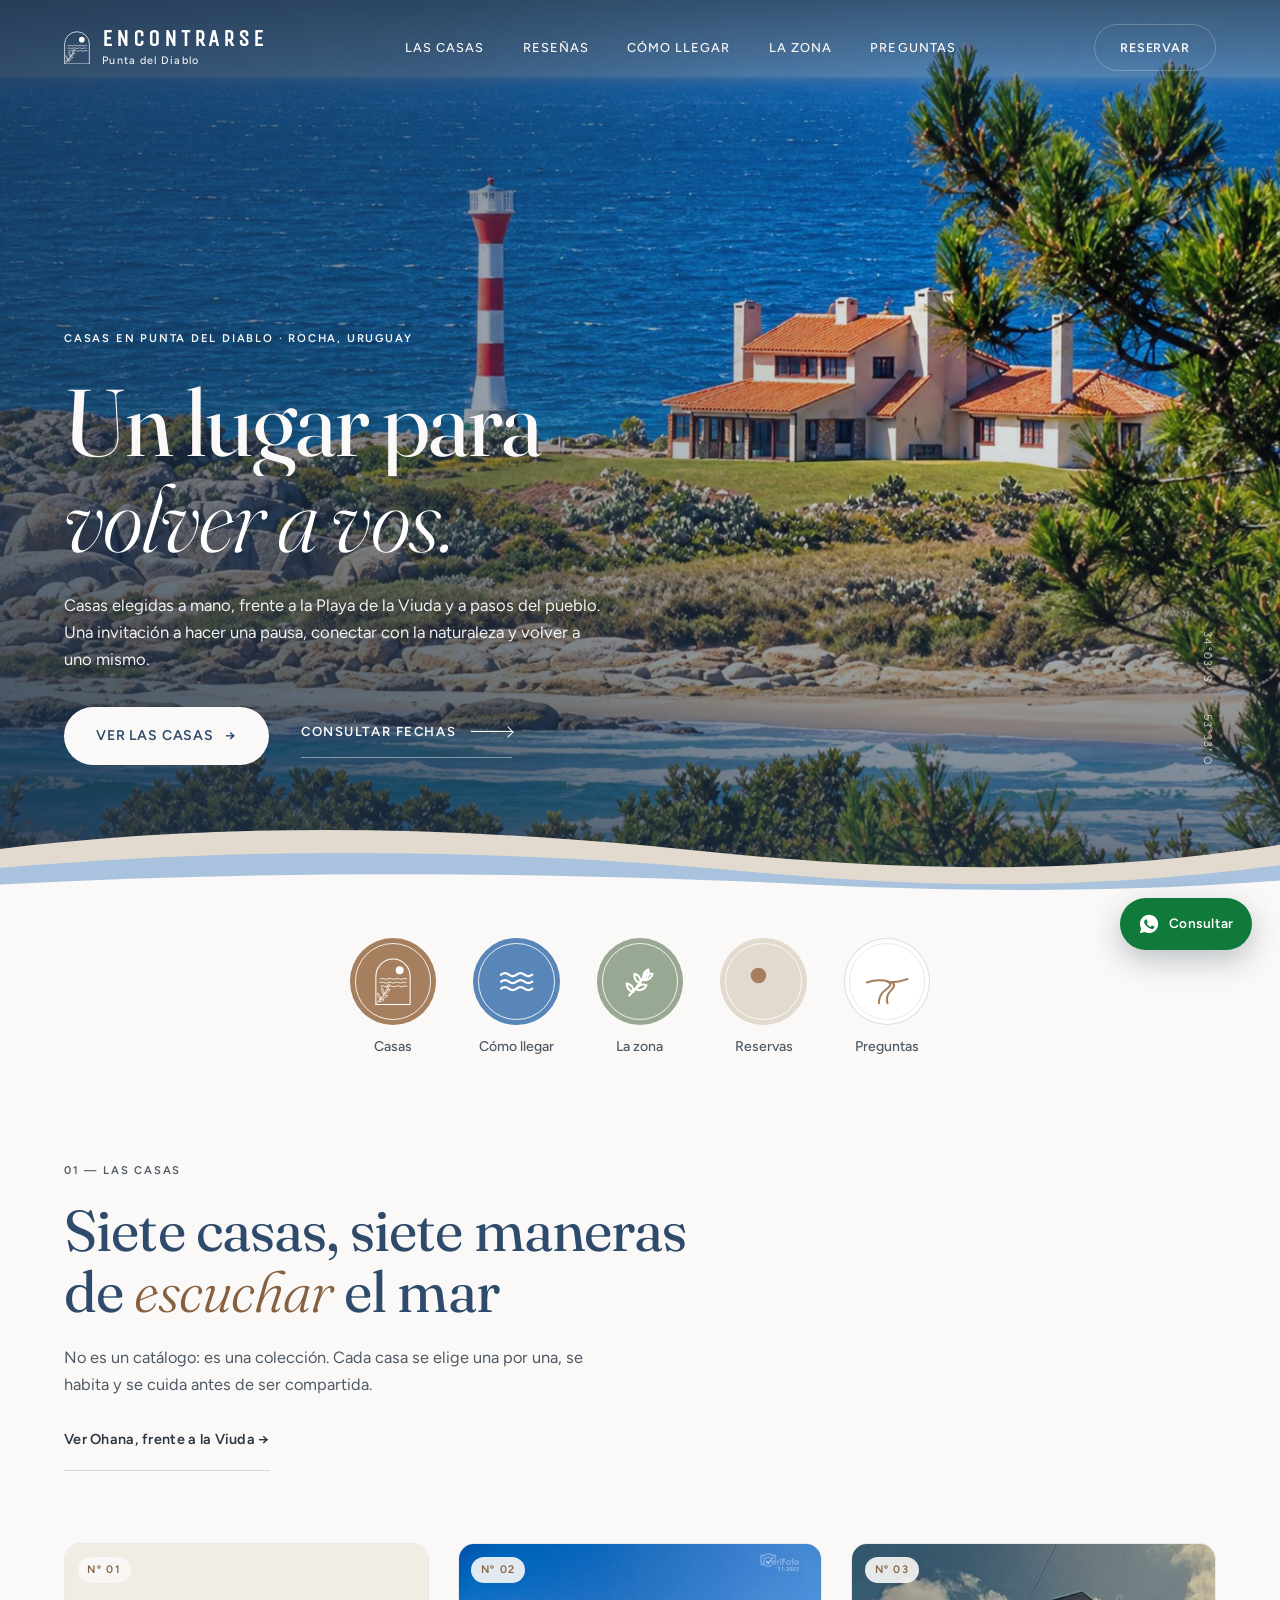
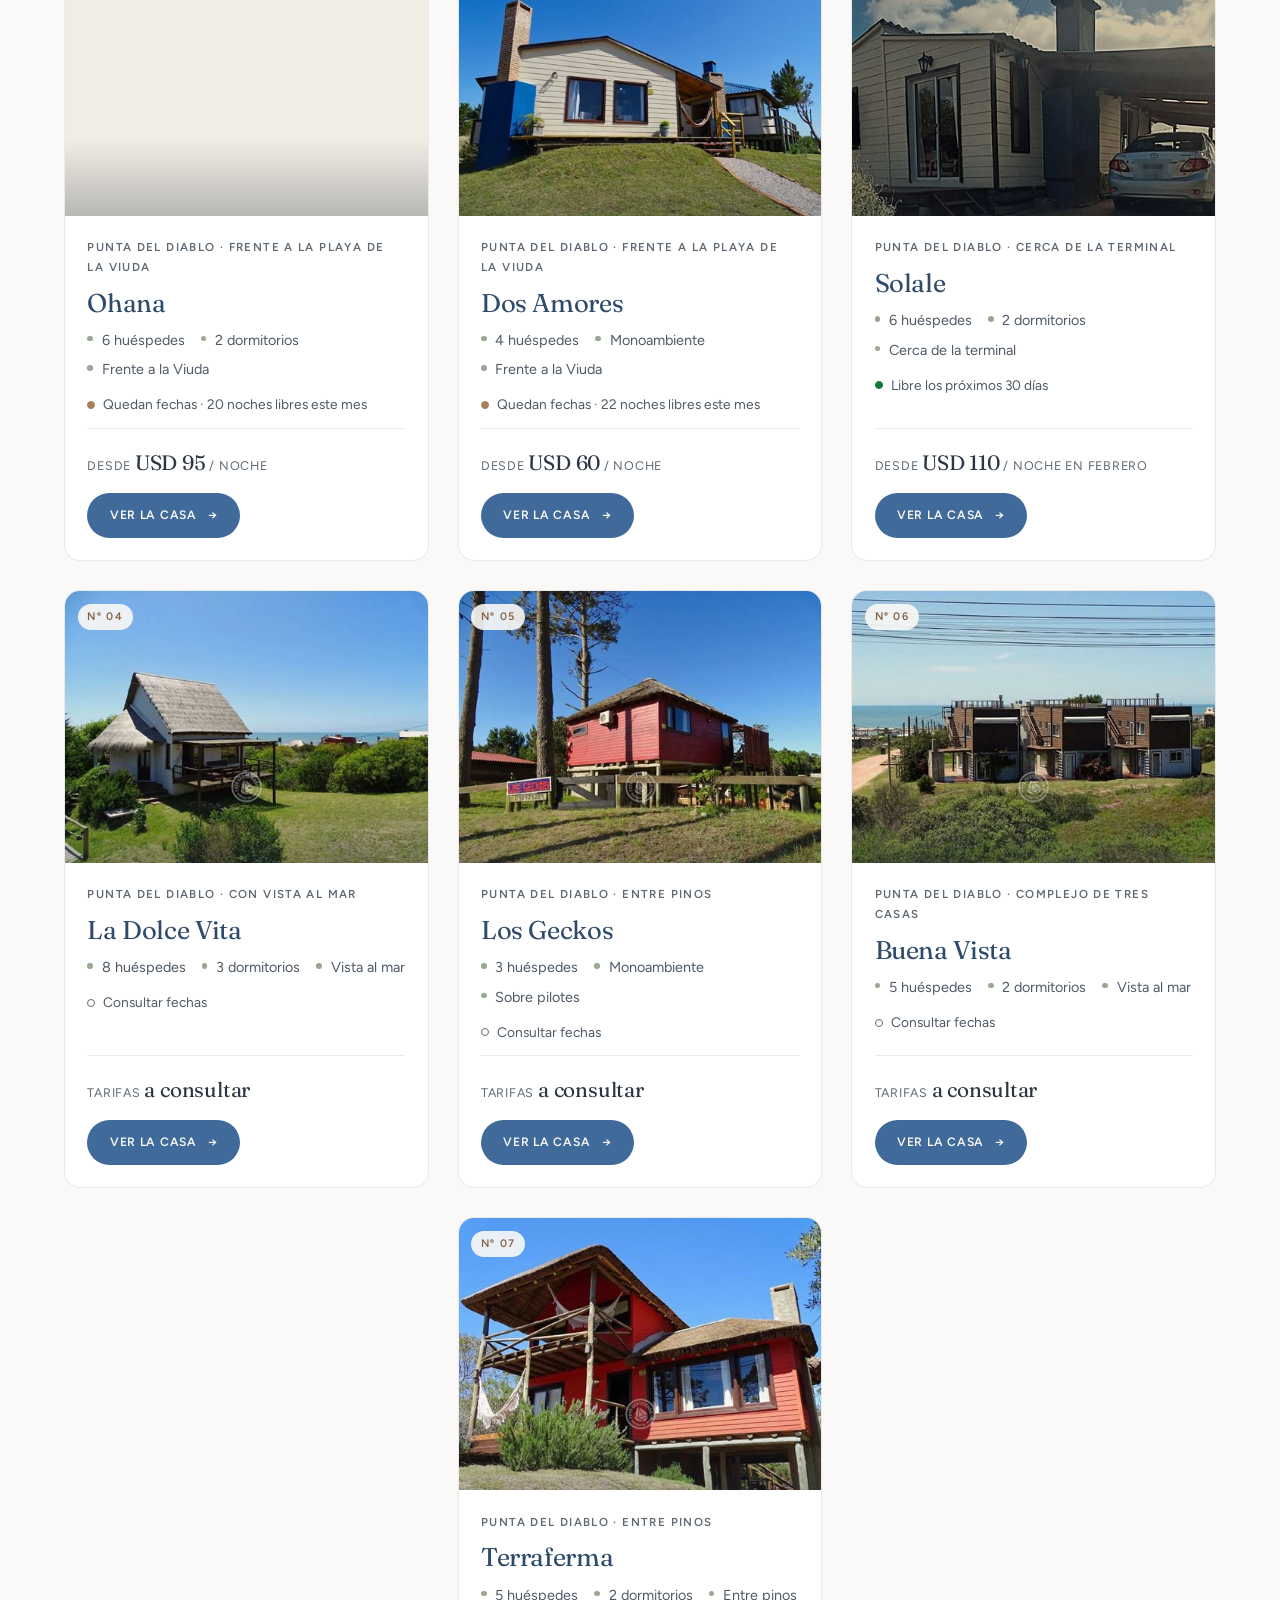
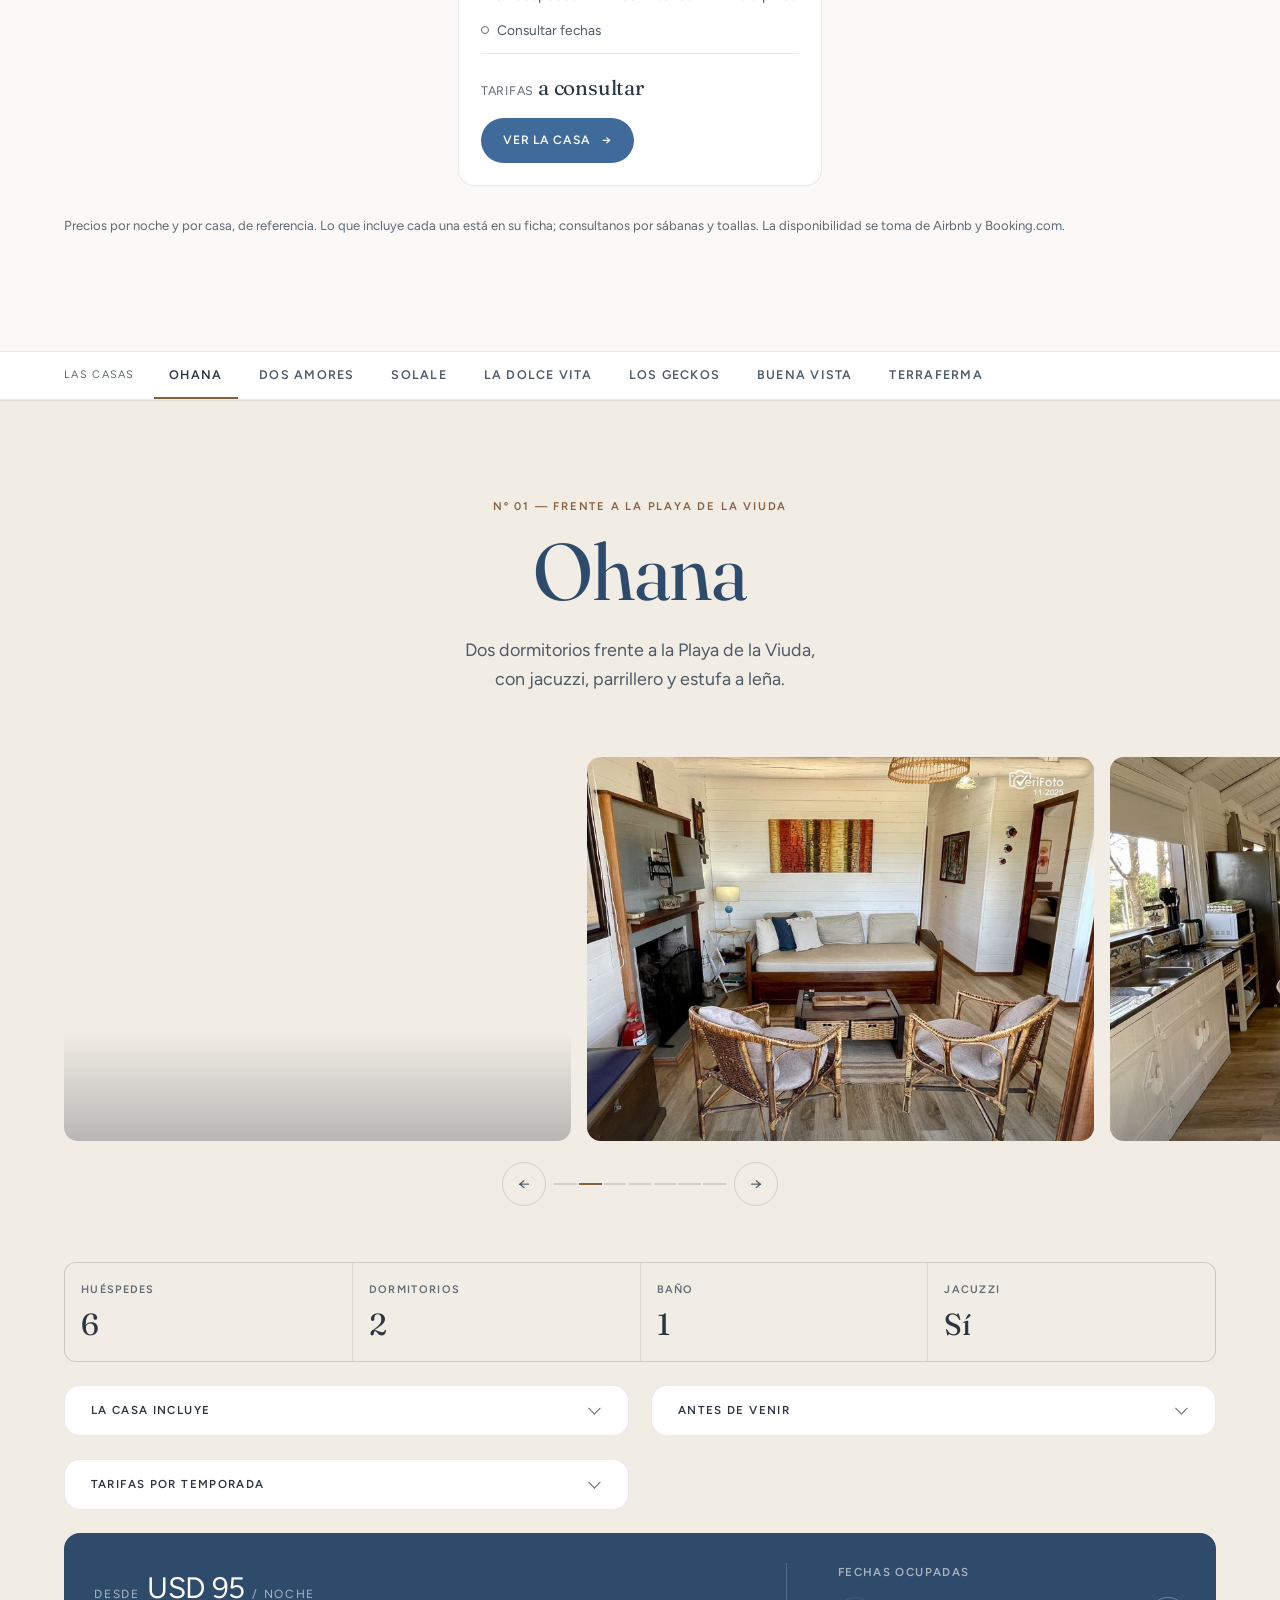
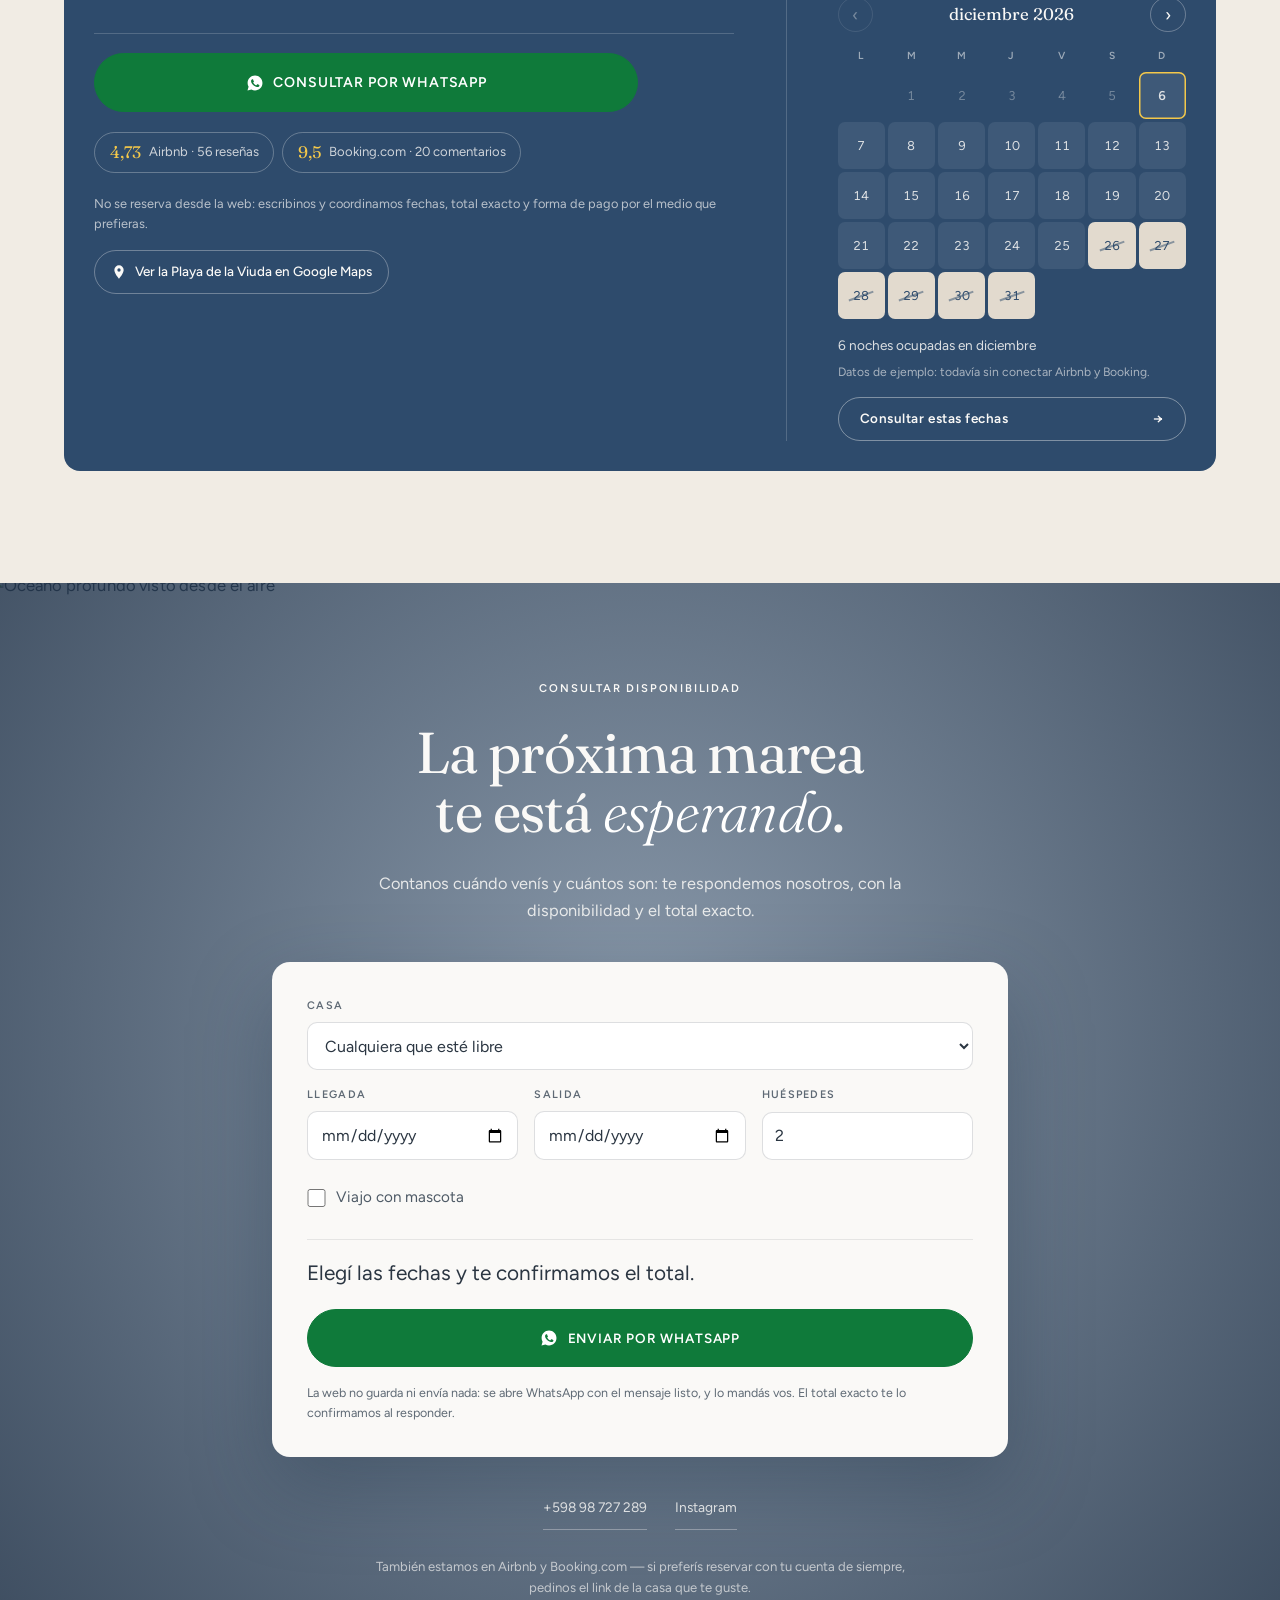
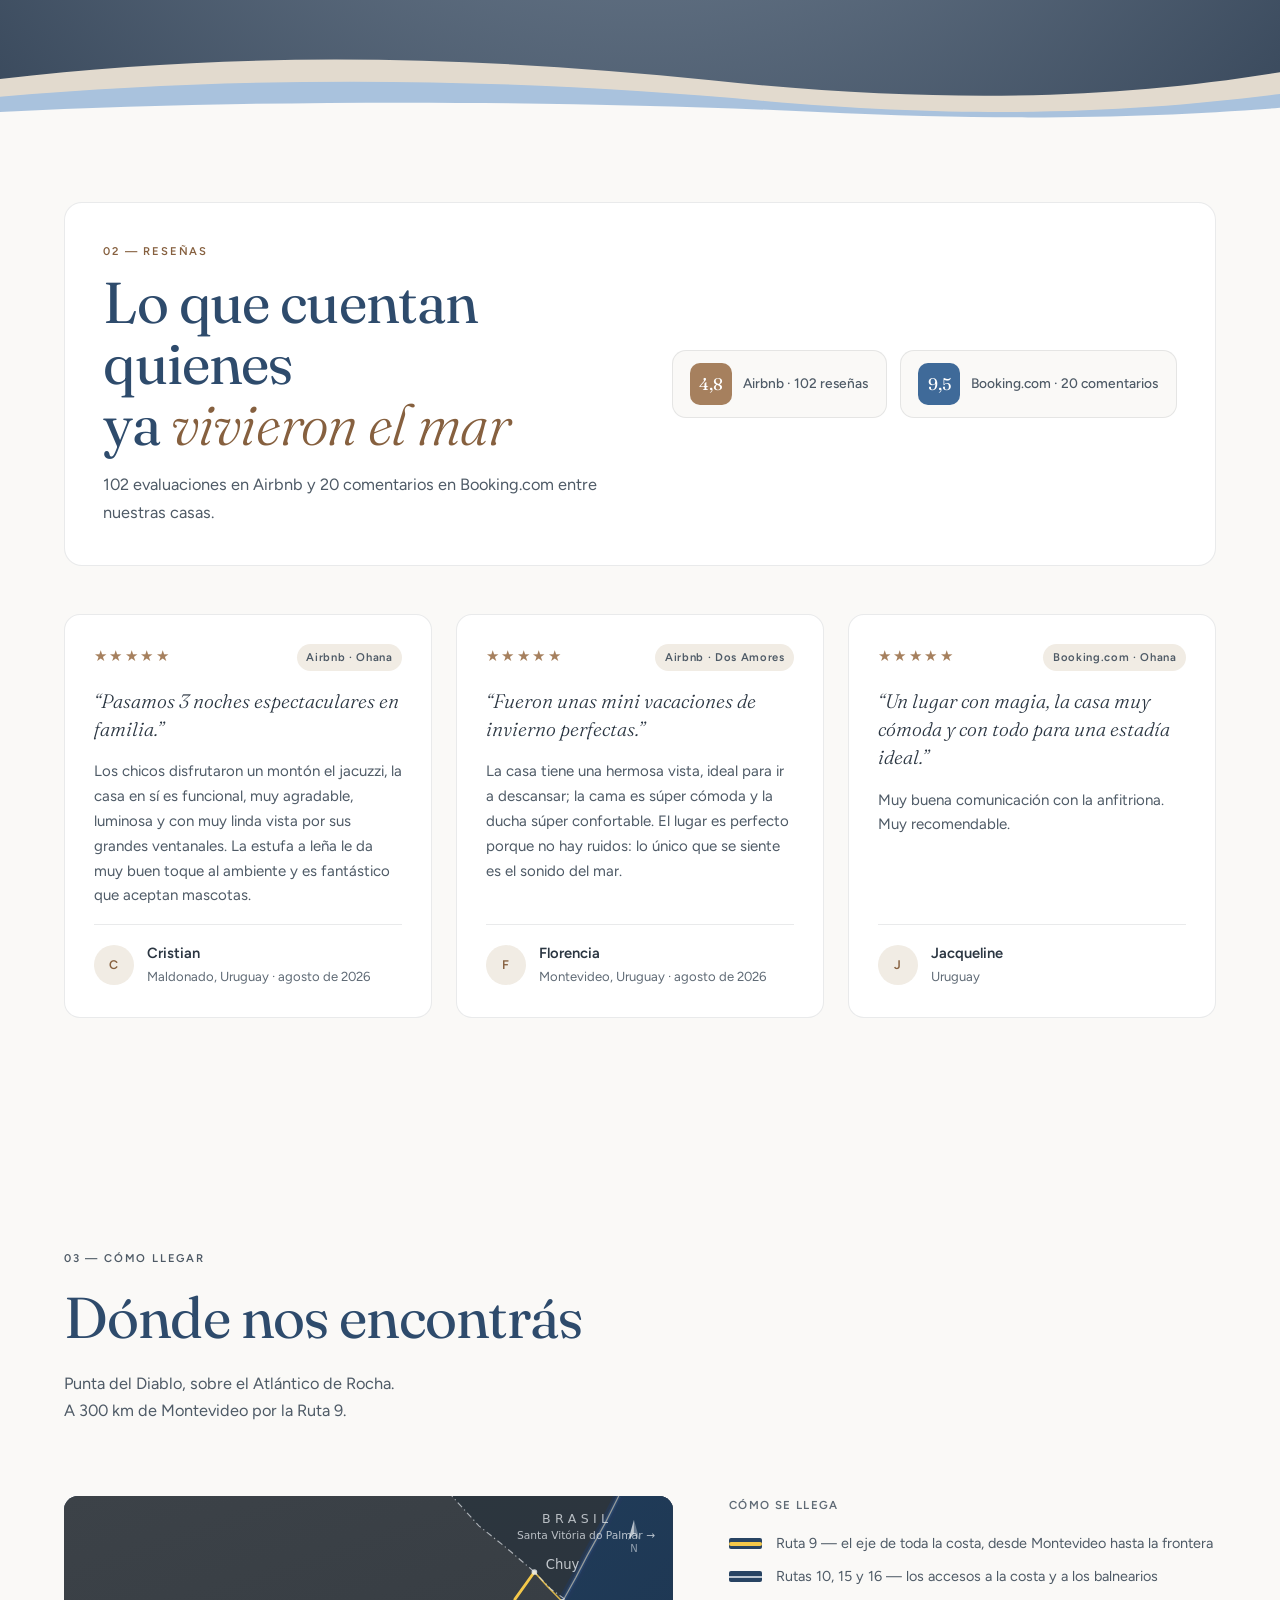
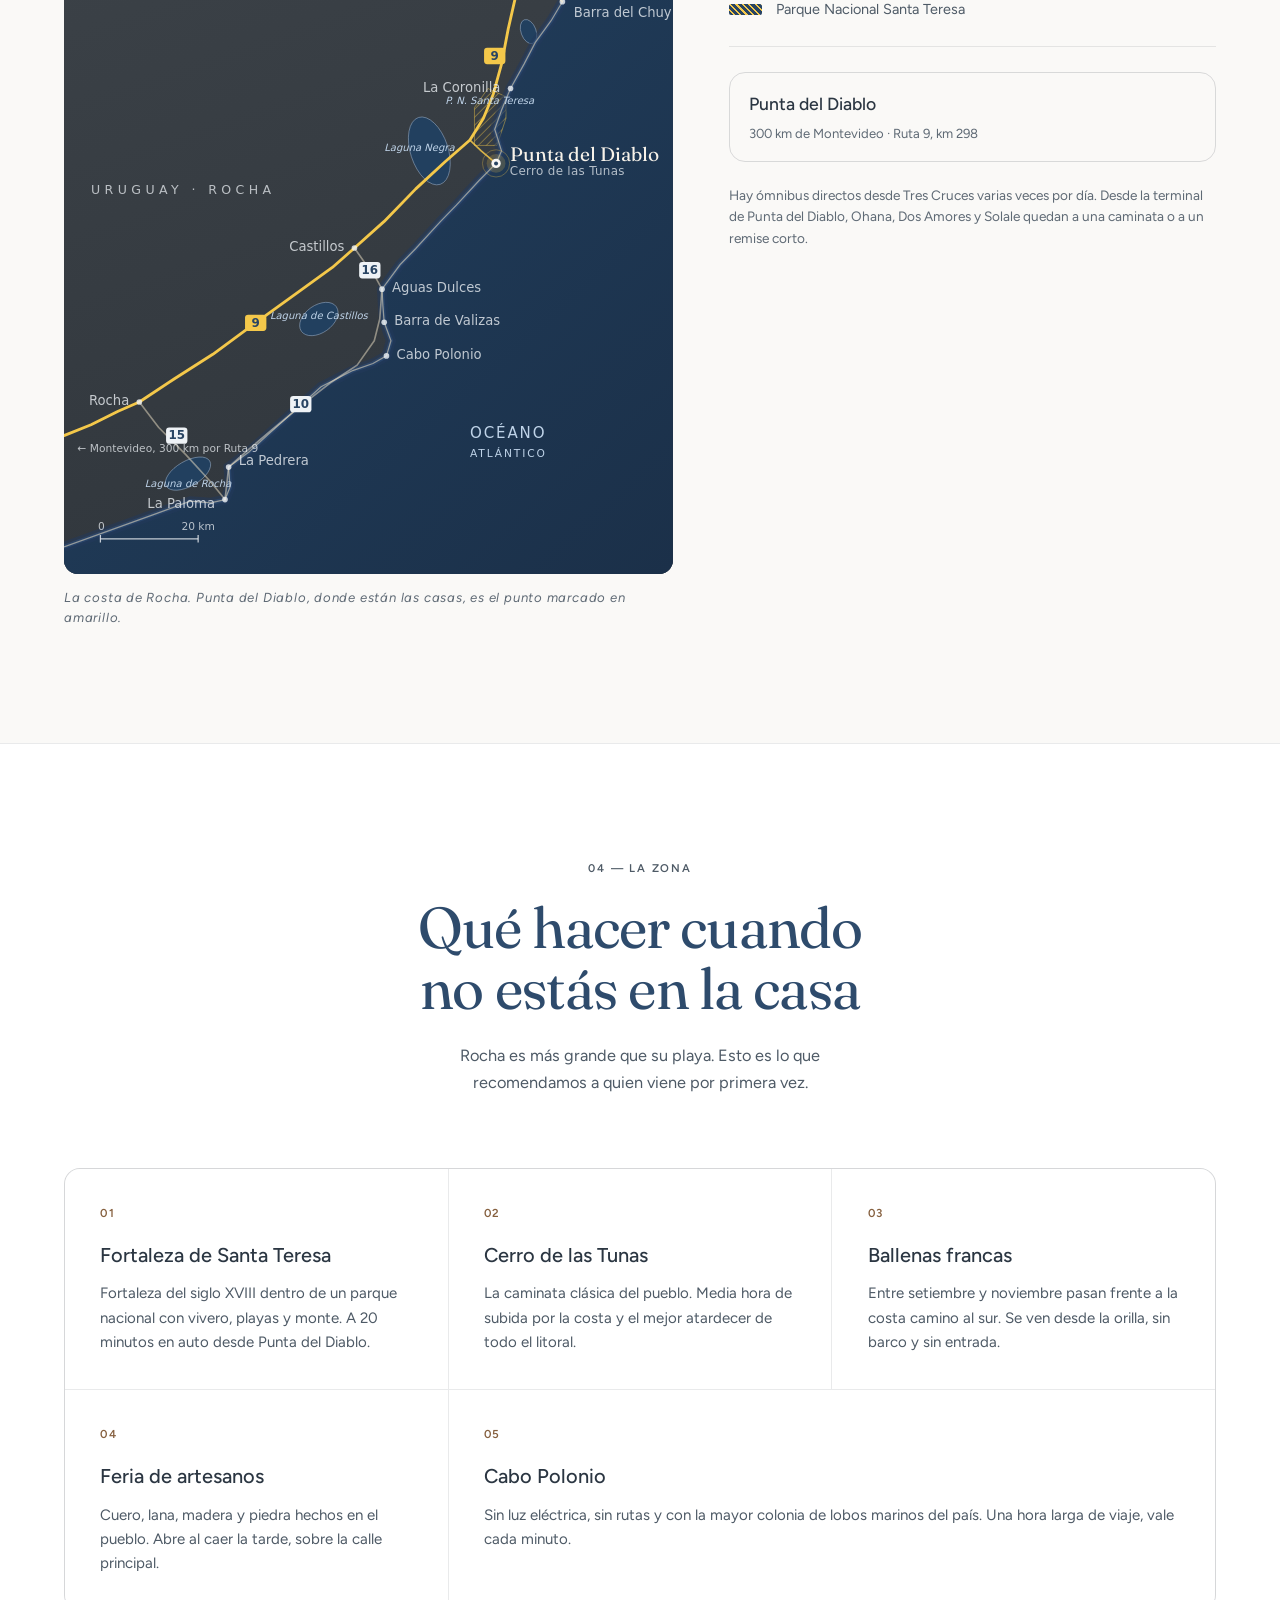
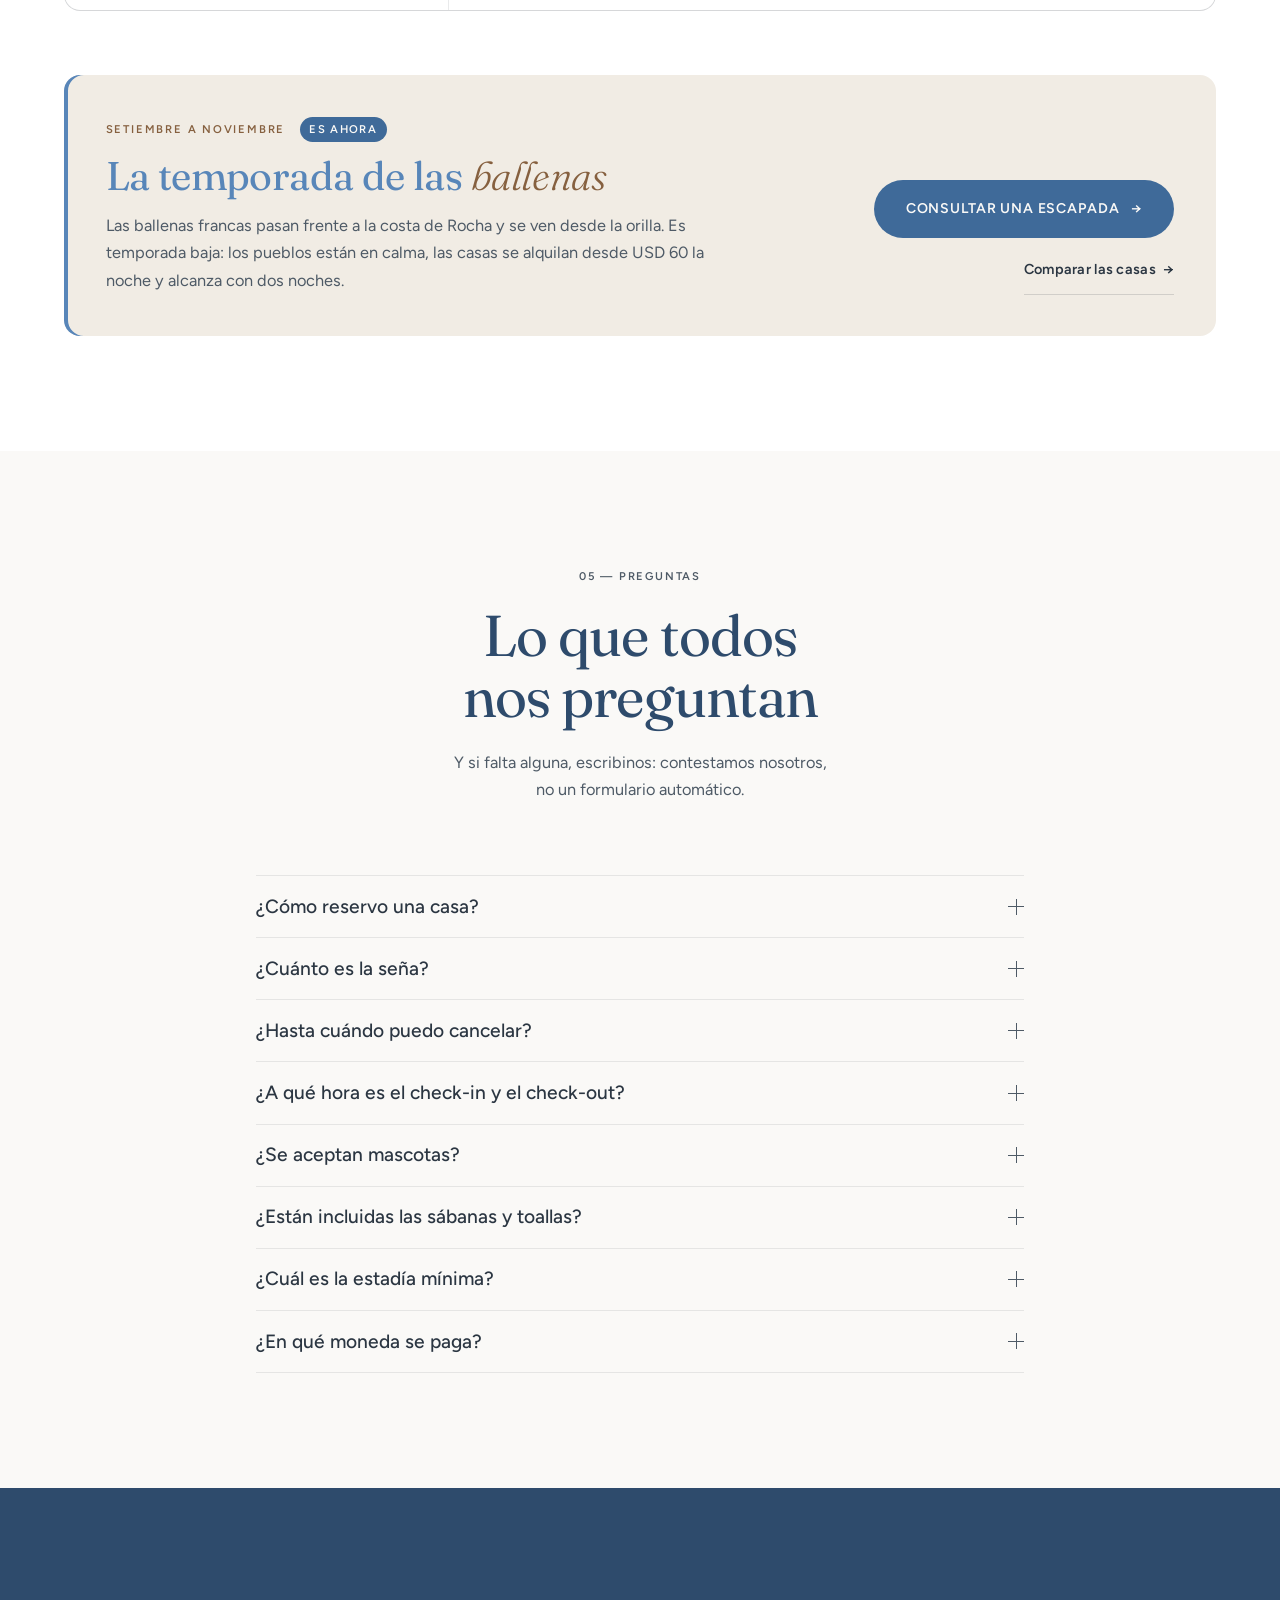
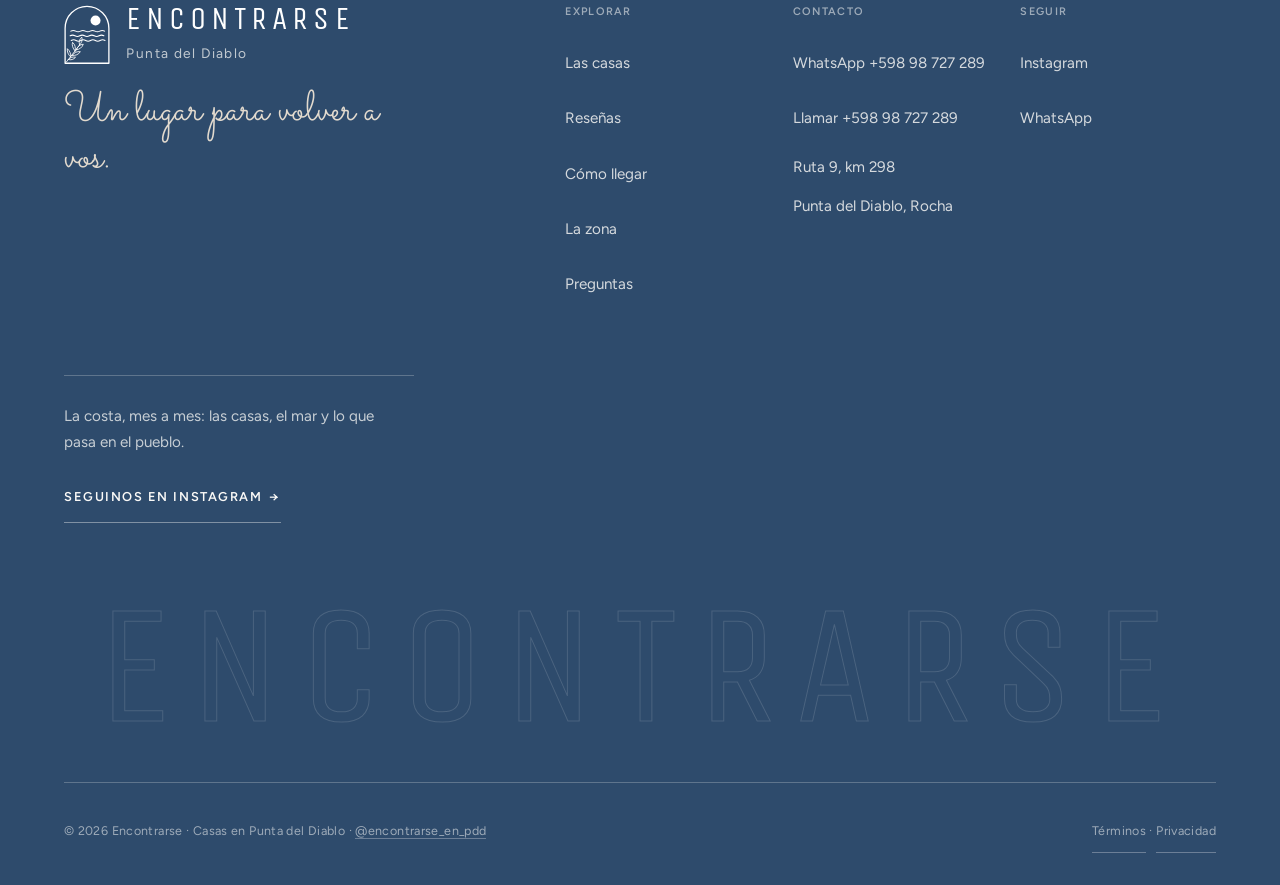
==== commit 98d053db: "Solale con su foto real (sin mas fotos de stock en las casas) La tarjeta y la ficha de Solale usan l" ====
--- a/index.html
+++ b/index.html
@@ -164,7 +164,7 @@
   <link rel="preconnect" href="https://fonts.gstatic.com" crossorigin>
   <link rel="preconnect" href="https://images.unsplash.com">
   <link href="https://fonts.googleapis.com/css2?family=Figtree:wght@300;400;500;600&family=Fraunces:ital,opsz,wght@0,9..144,300;0,9..144,400;1,9..144,300;1,9..144,400&family=Sacramento&family=Unica+One&display=swap" rel="stylesheet">
-  <link rel="stylesheet" href="styles.css?v=51">
+  <link rel="stylesheet" href="styles.css?v=52">
 </head>
 <body>
 
@@ -190,9 +190,9 @@
     - Tarifas: cada casa tiene su tabla <table class="price-table">.
       Los valores actuales son de referencia, ajustar por casa y temporada.
     - Fotos: la portada usa assets/img/banner-*.jpg (el archivo original es
-      "banner top.png", que no se publica). Ohana y Dos Amores ya tienen fotos
-      propias; Solale (tarjeta y galeria) y el fondo de "Consultar
-      disponibilidad" siguen con fotos de Unsplash: reemplazar por propias y
+      "banner top.png", que no se publica). Todas las casas tienen fotos propias
+      (Solale, una sola por ahora); el fondo de "Consultar
+      disponibilidad" sigue con una foto de Unsplash: reemplazar por propias y
       despues sacar images.unsplash.com del CSP (_headers) y del preconnect.
     - Resenas por casa: en cada ficha hay dos <a class="rep-chip" data-rep=...>
       con data-score="4.92|47" (puntaje|cantidad) y data-url al anuncio.
@@ -388,7 +388,7 @@
         </article>
         <article class="casa-card" data-reveal>
           <a class="casa-card-media frame frame--media" href="#casa-solale" data-house="casa-solale" tabindex="-1" aria-hidden="true">
-            <img src="https://images.unsplash.com/photo-1600585154340-be6161a56a0c?q=80&auto=format&fit=crop&w=768" srcset="https://images.unsplash.com/photo-1600585154340-be6161a56a0c?q=80&auto=format&fit=crop&w=480 480w, https://images.unsplash.com/photo-1600585154340-be6161a56a0c?q=80&auto=format&fit=crop&w=768 768w, https://images.unsplash.com/photo-1600585154340-be6161a56a0c?q=80&auto=format&fit=crop&w=1100 1100w" sizes="(max-width: 640px) 92vw, (max-width: 1080px) 46vw, 30vw" alt="Interior luminoso con grandes ventanales" loading="lazy" decoding="async">
+            <img src="assets/img/casas/solale-1-731.jpg" srcset="assets/img/casas/solale-1-480.jpg 480w, assets/img/casas/solale-1-731.jpg 731w" sizes="(max-width: 640px) 92vw, (max-width: 1080px) 46vw, 30vw" alt="Solale: casa de madera clara con chimenea y cochera techada" loading="lazy" decoding="async">
             <span class="casa-card-num">N&ordm; 03</span>
           </a>
           <div class="casa-card-body">
@@ -821,29 +821,14 @@
       </div>
 
       <div class="house-body">
-        <div class="gallery" data-gallery>
+        <div class="gallery gallery--single" data-gallery>
           <ul class="gallery-track" data-gallery-track>
             <li class="gallery-item">
               <div class="frame frame--media">
-                <img src="https://images.unsplash.com/photo-1600585154340-be6161a56a0c?q=80&auto=format&fit=crop&w=1100" srcset="https://images.unsplash.com/photo-1600585154340-be6161a56a0c?q=80&auto=format&fit=crop&w=480 480w, https://images.unsplash.com/photo-1600585154340-be6161a56a0c?q=80&auto=format&fit=crop&w=768 768w, https://images.unsplash.com/photo-1600585154340-be6161a56a0c?q=80&auto=format&fit=crop&w=1100 1100w, https://images.unsplash.com/photo-1600585154340-be6161a56a0c?q=80&auto=format&fit=crop&w=1600 1600w" sizes="(max-width: 920px) 86vw, (max-width: 1420px) 42vw, 600px" alt="Interior luminoso con grandes ventanales" loading="lazy" decoding="async">
-              </div>
-            </li>
-            <li class="gallery-item">
-              <div class="frame frame--media">
-                <img src="https://images.unsplash.com/photo-1613490493576-7fde63acd811?q=80&auto=format&fit=crop&w=1100" srcset="https://images.unsplash.com/photo-1613490493576-7fde63acd811?q=80&auto=format&fit=crop&w=480 480w, https://images.unsplash.com/photo-1613490493576-7fde63acd811?q=80&auto=format&fit=crop&w=768 768w, https://images.unsplash.com/photo-1613490493576-7fde63acd811?q=80&auto=format&fit=crop&w=1100 1100w, https://images.unsplash.com/photo-1613490493576-7fde63acd811?q=80&auto=format&fit=crop&w=1600 1600w" sizes="(max-width: 920px) 86vw, (max-width: 1420px) 42vw, 600px" alt="Dormitorio con ropa de cama clara" loading="lazy" decoding="async">
-              </div>
-            </li>
-            <li class="gallery-item">
-              <div class="frame frame--media">
-                <img src="https://images.unsplash.com/photo-1519643381401-22c77e60520e?q=80&auto=format&fit=crop&w=1100" srcset="https://images.unsplash.com/photo-1519643381401-22c77e60520e?q=80&auto=format&fit=crop&w=480 480w, https://images.unsplash.com/photo-1519643381401-22c77e60520e?q=80&auto=format&fit=crop&w=768 768w, https://images.unsplash.com/photo-1519643381401-22c77e60520e?q=80&auto=format&fit=crop&w=1100 1100w, https://images.unsplash.com/photo-1519643381401-22c77e60520e?q=80&auto=format&fit=crop&w=1600 1600w" sizes="(max-width: 920px) 86vw, (max-width: 1420px) 42vw, 600px" alt="Calle de arena del pueblo" loading="lazy" decoding="async">
+                <img src="assets/img/casas/solale-1-731.jpg" srcset="assets/img/casas/solale-1-480.jpg 480w, assets/img/casas/solale-1-731.jpg 731w" sizes="(max-width: 920px) 86vw, (max-width: 1420px) 42vw, 600px" alt="Solale: casa de madera clara con chimenea y cochera techada" loading="lazy" decoding="async">
               </div>
             </li>
           </ul>
-          <div class="gallery-nav" data-gallery-nav hidden>
-            <button type="button" class="gallery-arrow" data-dir="-1" aria-label="Foto anterior"><span aria-hidden="true">&larr;</span></button>
-            <div class="gallery-dots" aria-label="Fotos de Solale"><button type="button" class="gallery-dot is-on" data-go="0"><span class="u-sr">Foto 1 de 3</span></button><button type="button" class="gallery-dot" data-go="1"><span class="u-sr">Foto 2 de 3</span></button><button type="button" class="gallery-dot" data-go="2"><span class="u-sr">Foto 3 de 3</span></button></div>
-            <button type="button" class="gallery-arrow" data-dir="1" aria-label="Foto siguiente"><span aria-hidden="true">&rarr;</span></button>
-          </div>
         </div>
 
         <div class="house-cols">
--- a/styles.css
+++ b/styles.css
@@ -4154,3 +4154,8 @@
     grid-column: 3 / span 2;
   }
 }
+
+/* una sola foto (Solale, por ahora): centrada en vez de pegada a la izquierda */
+.gallery--single .gallery-track {
+  justify-content: center;
+}
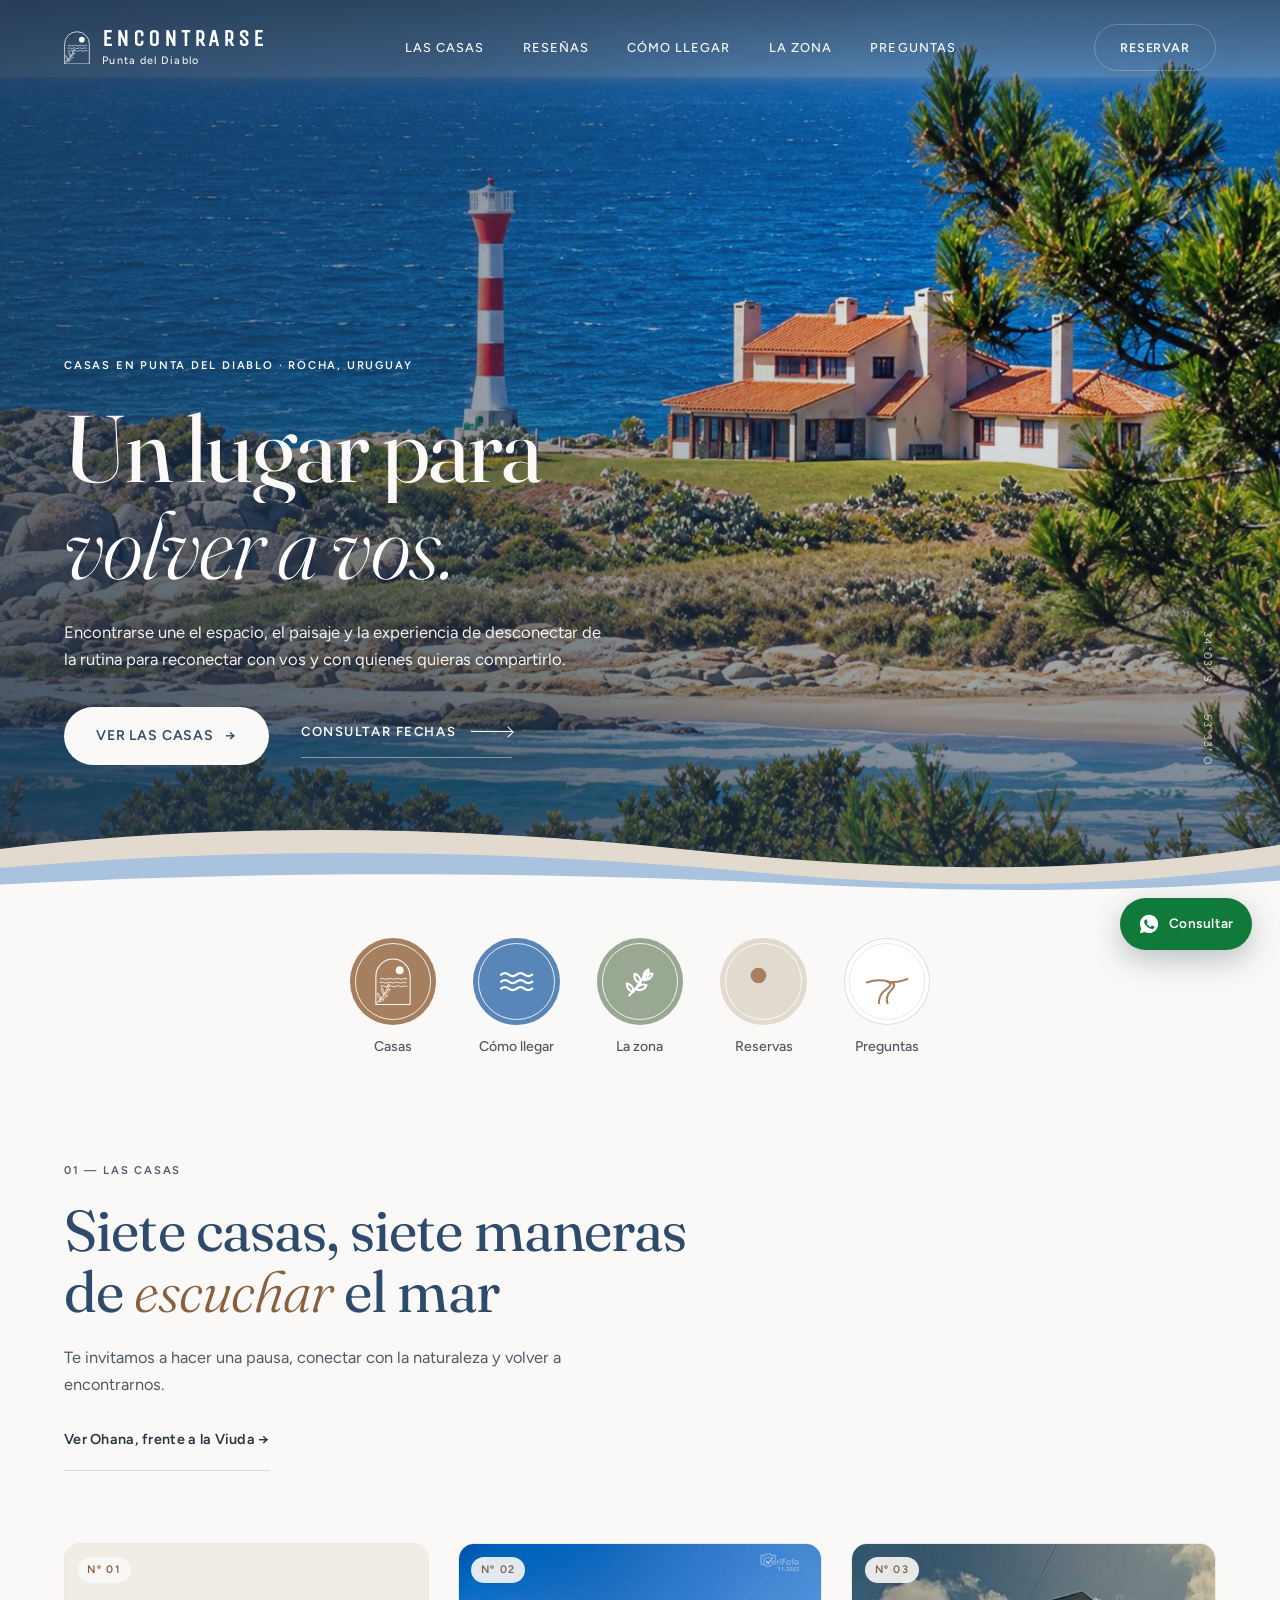
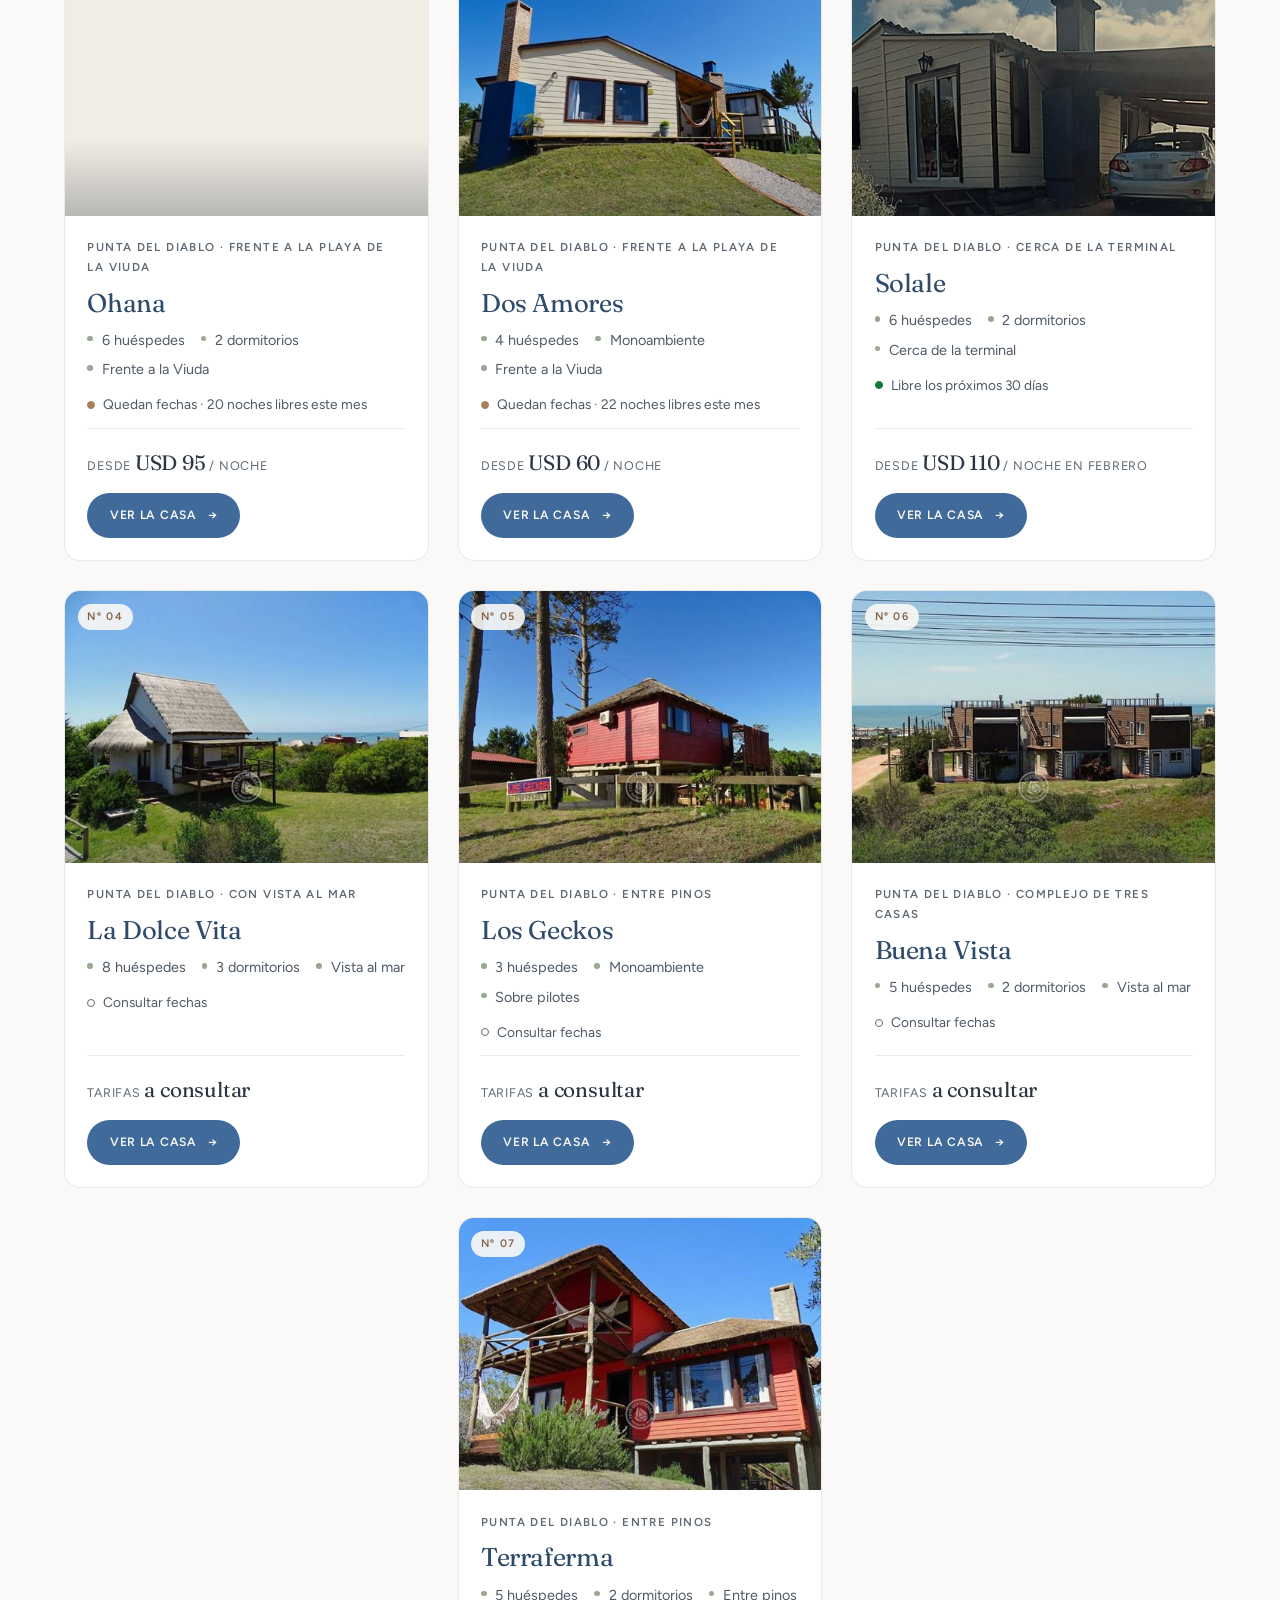
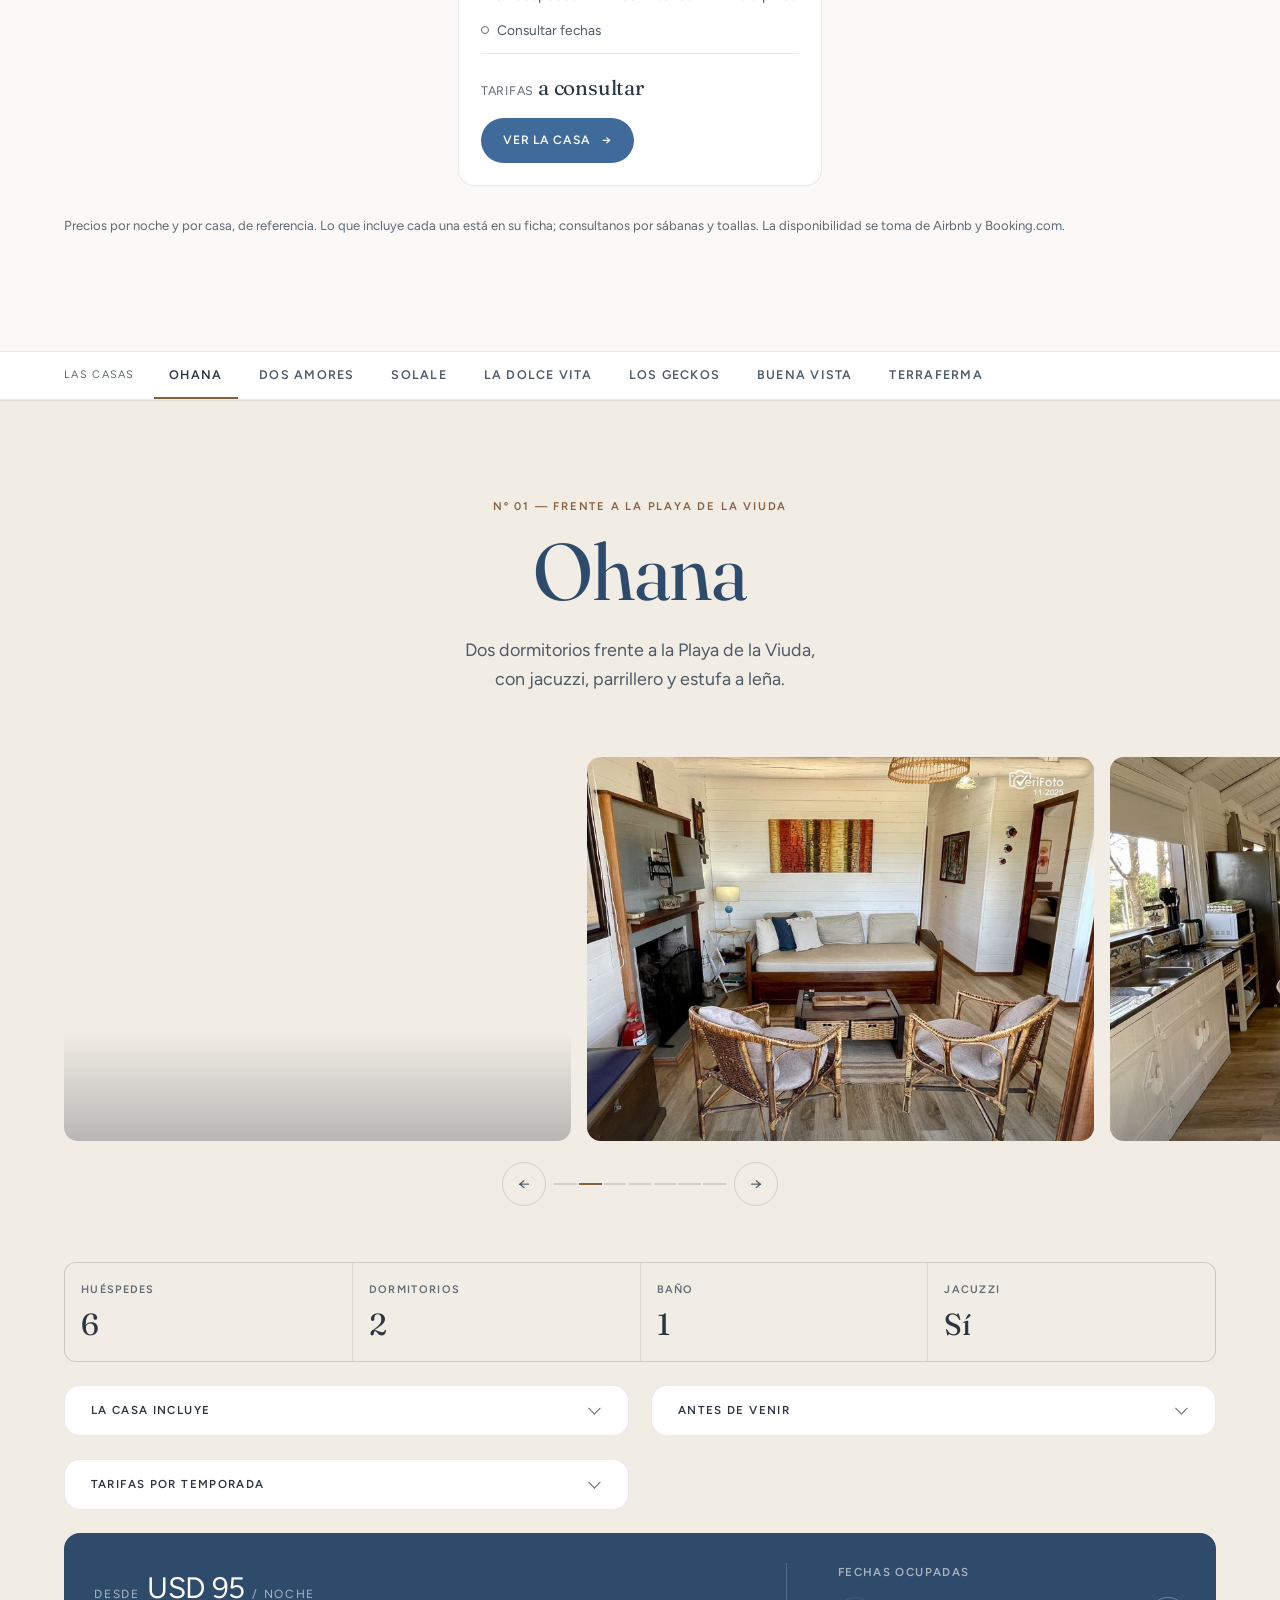
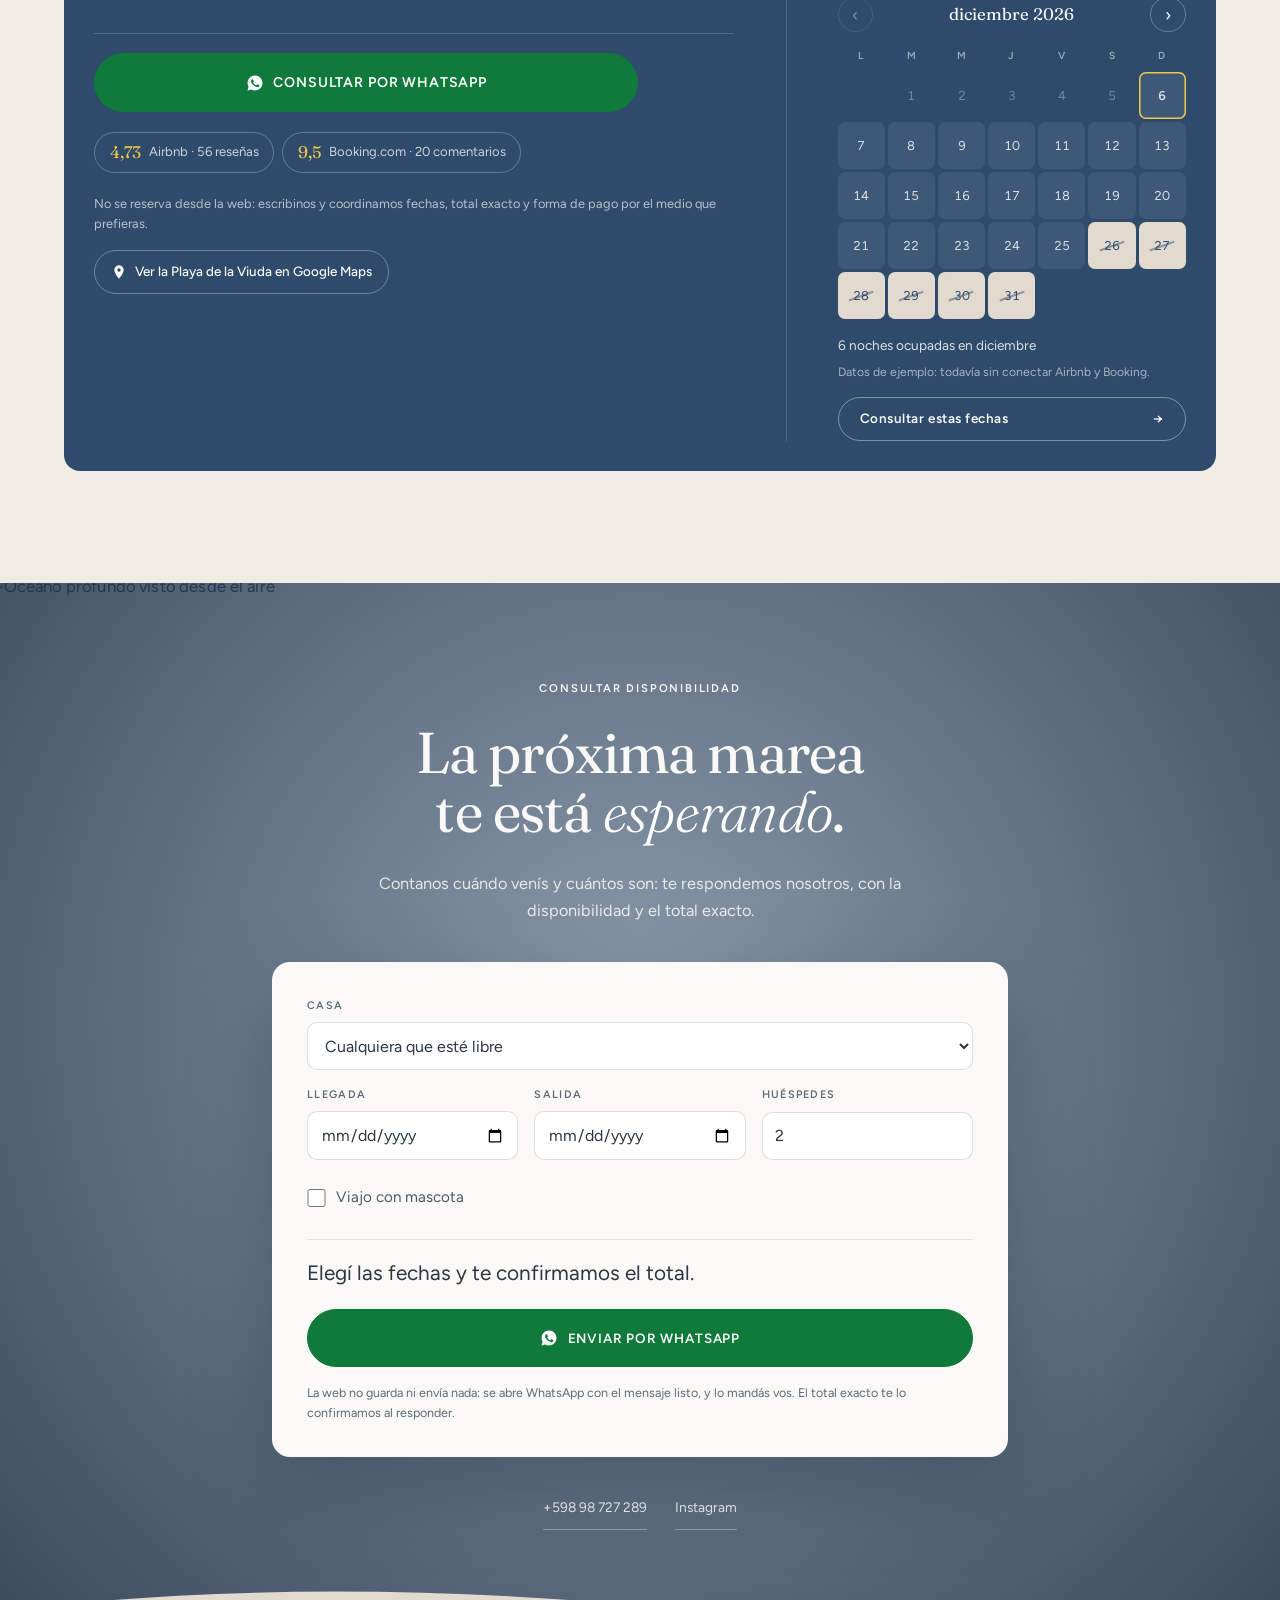
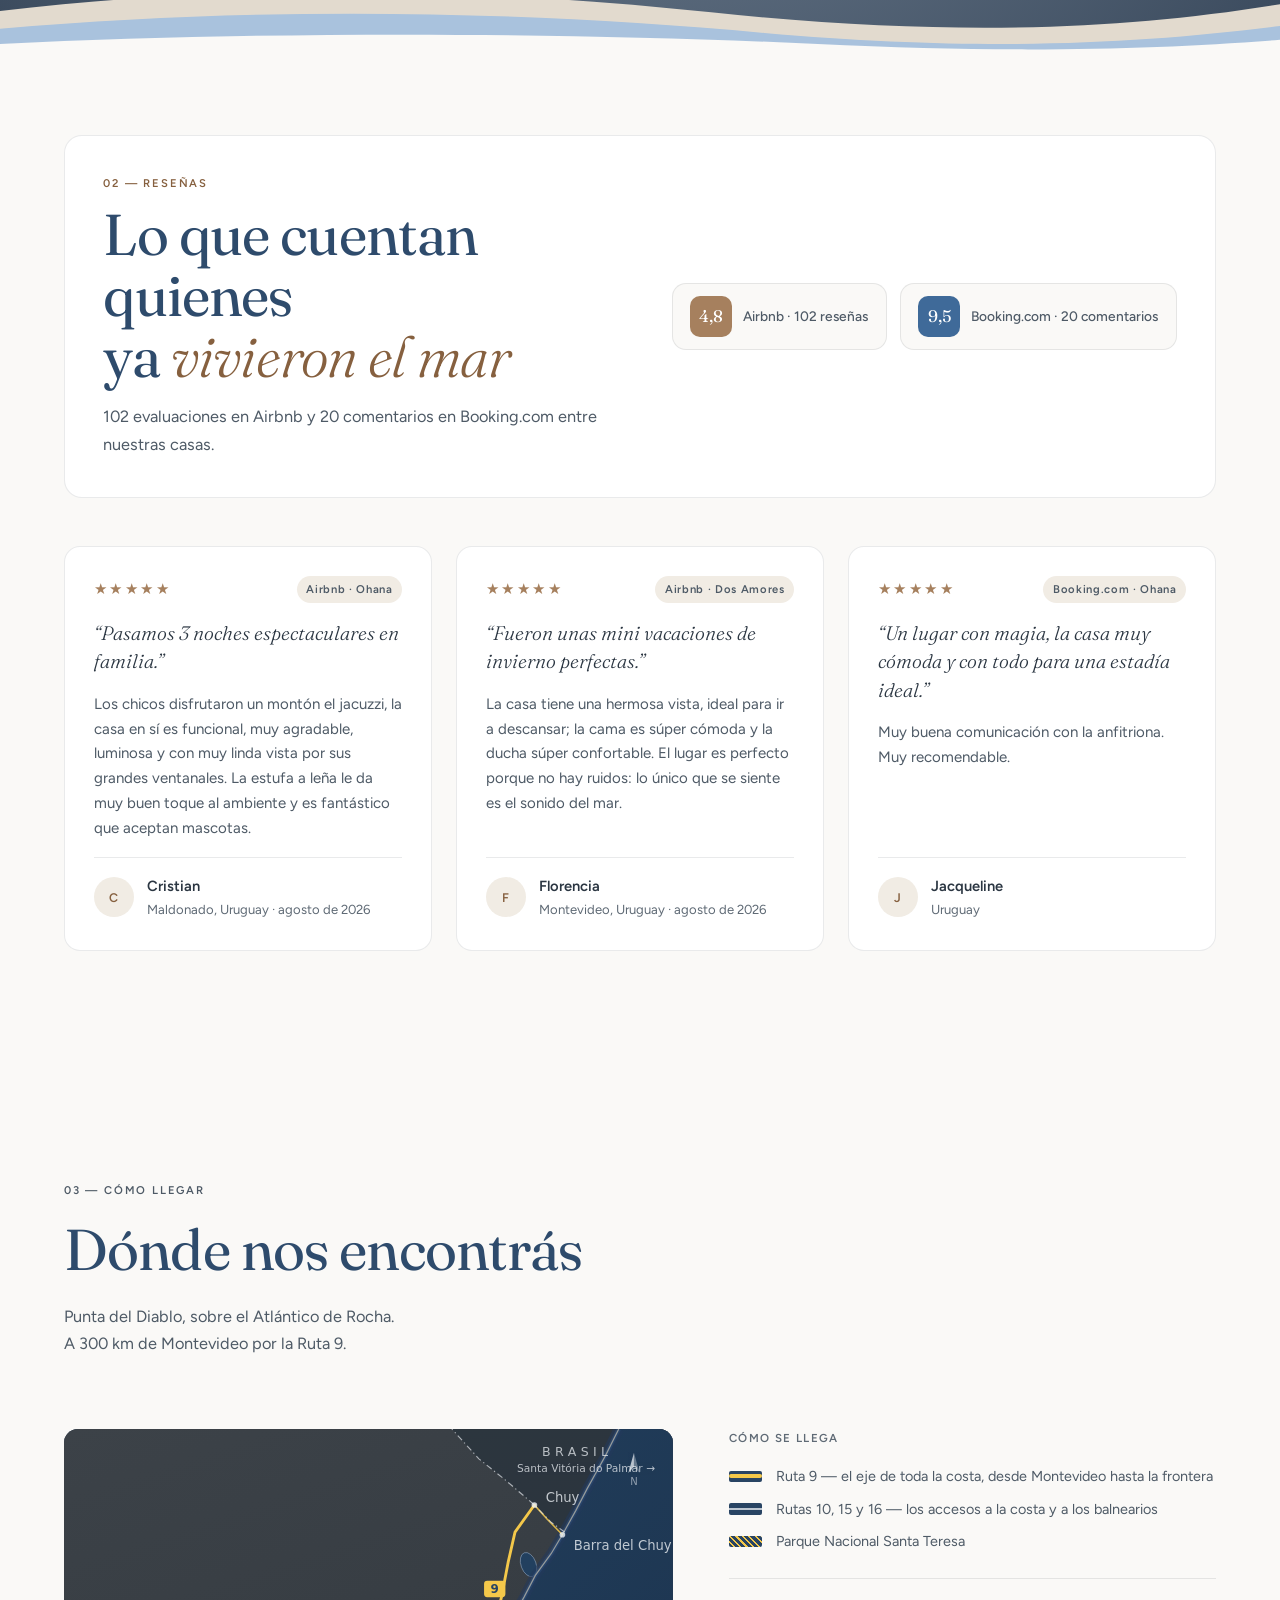
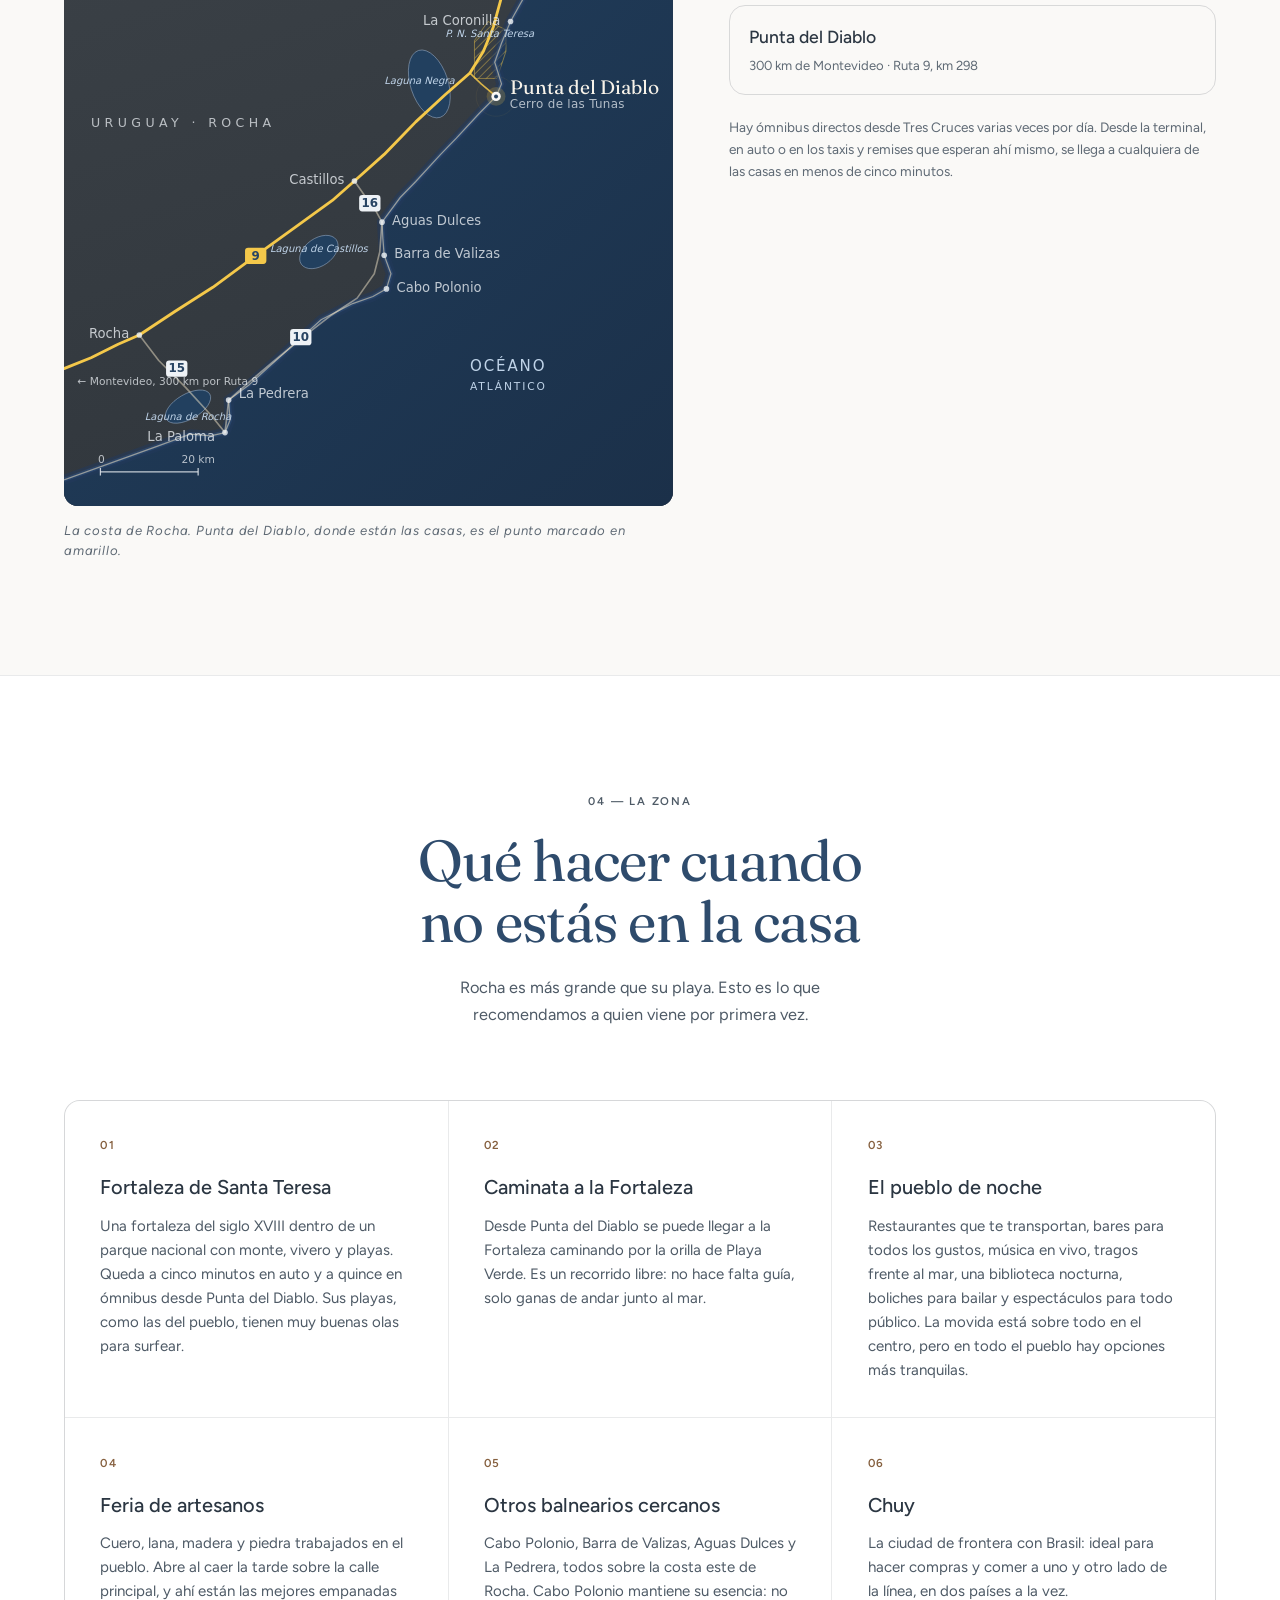
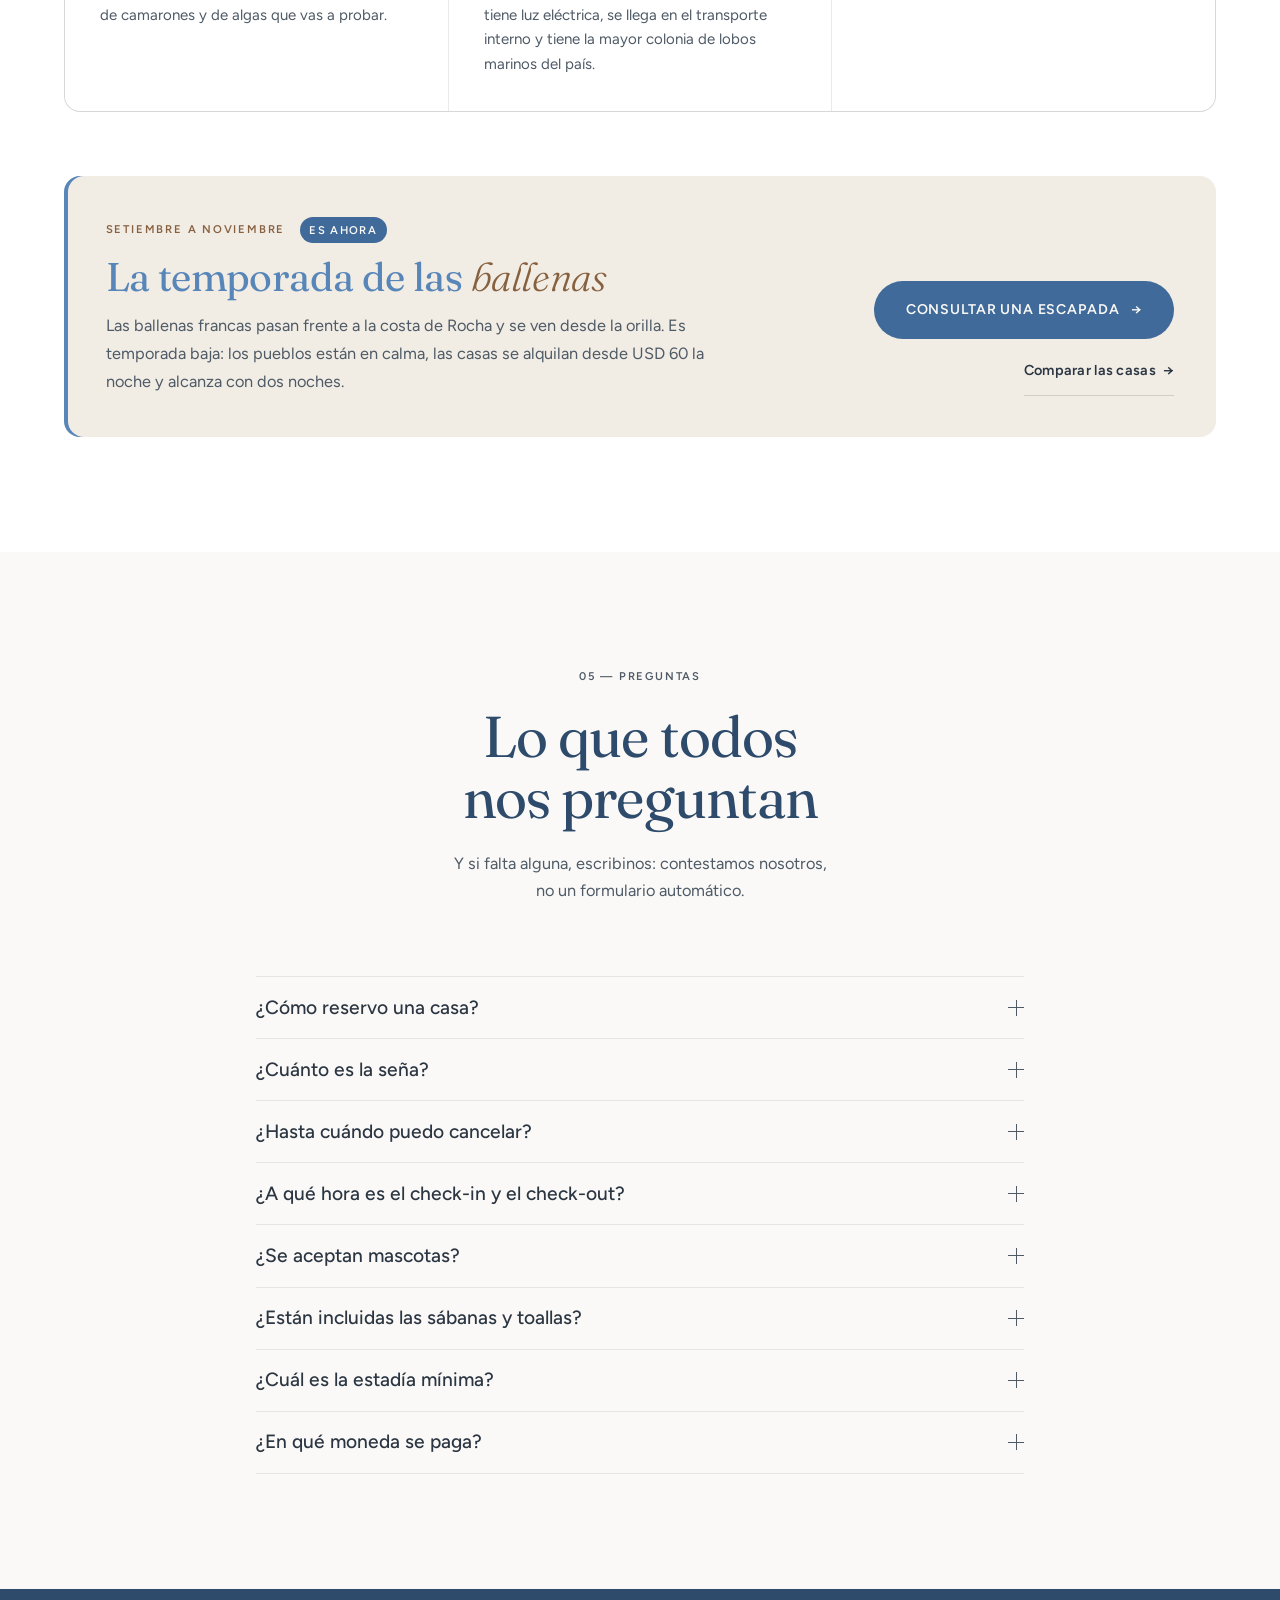
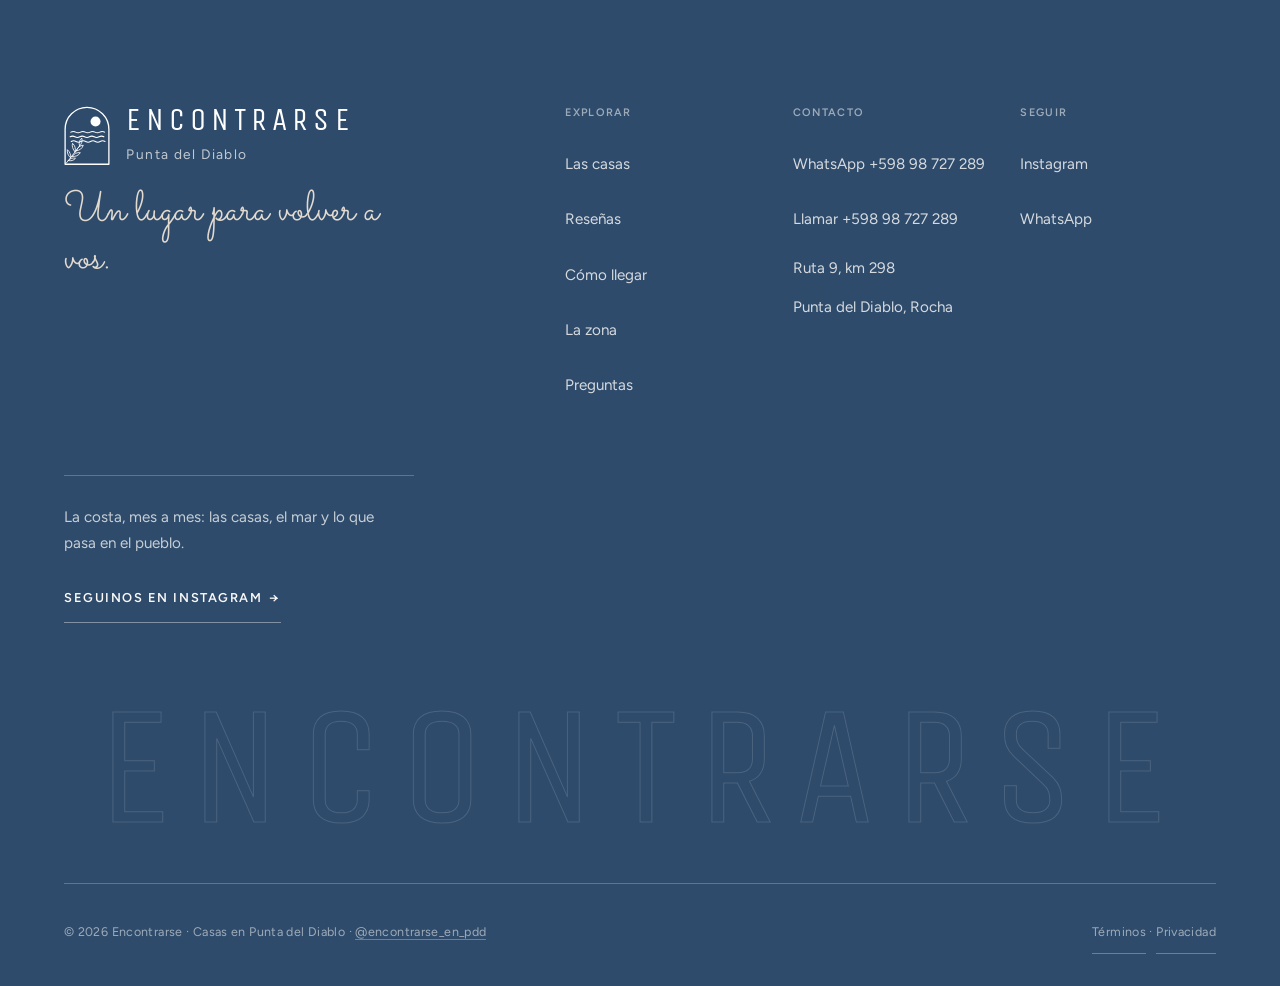
==== commit 4987b59d: "Textos nuevos, la zona renovada y sin enlaces a Airbnb ni Booking - Portada e introduccion de las ca" ====
--- a/index.html
+++ b/index.html
@@ -164,7 +164,7 @@
   <link rel="preconnect" href="https://fonts.gstatic.com" crossorigin>
   <link rel="preconnect" href="https://images.unsplash.com">
   <link href="https://fonts.googleapis.com/css2?family=Figtree:wght@300;400;500;600&family=Fraunces:ital,opsz,wght@0,9..144,300;0,9..144,400;1,9..144,300;1,9..144,400&family=Sacramento&family=Unica+One&display=swap" rel="stylesheet">
-  <link rel="stylesheet" href="styles.css?v=52">
+  <link rel="stylesheet" href="styles.css?v=53">
 </head>
 <body>
 
@@ -195,7 +195,8 @@
       disponibilidad" sigue con una foto de Unsplash: reemplazar por propias y
       despues sacar images.unsplash.com del CSP (_headers) y del preconnect.
     - Resenas por casa: en cada ficha hay dos <a class="rep-chip" data-rep=...>
-      con data-score="4.92|47" (puntaje|cantidad) y data-url al anuncio.
+      con data-score="4.92|47" (puntaje|cantidad). Solo muestran el puntaje:
+      NO enlazan a Airbnb ni a Booking (toda consulta va por WhatsApp).
       Mientras digan PENDIENTE no se muestran. NO inventar puntajes.
     - Direccion en el JSON-LD y en el footer.
     - Disponibilidad: cada tarjeta de casa tiene <span class="disp"
@@ -274,8 +275,8 @@
           <span class="lw"><span><em>volver a vos.</em></span></span>
         </h1>
         <p class="hero-sub">
-          Casas elegidas a mano, frente a la Playa de la Viuda y a pasos del pueblo.
-          Una invitaci&oacute;n a hacer una pausa, conectar con la naturaleza y volver a uno mismo.
+          Encontrarse une el espacio, el paisaje y la experiencia de desconectar de la rutina
+          para reconectar con vos y con quienes quieras compartirlo.
         </p>
         <div class="hero-actions">
           <a class="btn btn--light" href="#casas">Ver las casas <span aria-hidden="true">&rarr;</span></a>
@@ -340,8 +341,8 @@
       <header class="section-head" data-reveal>
         <p class="eyebrow eyebrow--ink">01 &mdash; Las casas</p>
         <h2 class="h2">Siete casas, siete maneras <br>de <em>escuchar</em> el mar</h2>
-        <p class="section-sub">No es un catálogo: es una colección. Cada casa se elige
-        una por una, se habita y se cuida antes de ser compartida.</p>
+        <p class="section-sub">Te invitamos a hacer una pausa, conectar con la naturaleza
+        y volver a encontrarnos.</p>
         <a class="text-link" href="#casa-ohana">Ver Ohana, frente a la Viuda <span aria-hidden="true">&rarr;</span></a>
       </header>
 
@@ -642,8 +643,8 @@
             </div>
 
             <div class="rep-row" data-rep-row hidden>
-              <a class="rep-chip rep-chip--airbnb" data-rep="airbnb" data-score="4,73|56" data-url="https://www.airbnb.com/rooms/24905547" target="_blank" rel="noopener"></a>
-              <a class="rep-chip rep-chip--booking" data-rep="booking" data-score="9,5|20" data-url="https://www.booking.com/hotel/uy/ohana-punta-del-diablo.es.html" target="_blank" rel="noopener"></a>
+              <a class="rep-chip rep-chip--airbnb" data-rep="airbnb" data-score="4,73|56"></a>
+              <a class="rep-chip rep-chip--booking" data-rep="booking" data-score="9,5|20"></a>
             </div>
             <div class="book-cal">
               <h4 class="book-cal-h">Fechas ocupadas</h4>
@@ -794,8 +795,8 @@
             </div>
 
             <div class="rep-row" data-rep-row hidden>
-              <a class="rep-chip rep-chip--airbnb" data-rep="airbnb" data-score="4,85|46" data-url="https://www.airbnb.com/rooms/47070820" target="_blank" rel="noopener"></a>
-              <a class="rep-chip rep-chip--booking" data-rep="booking" data-score="PENDIENTE" data-url="PENDIENTE" target="_blank" rel="noopener"></a>
+              <a class="rep-chip rep-chip--airbnb" data-rep="airbnb" data-score="4,85|46"></a>
+              <a class="rep-chip rep-chip--booking" data-rep="booking" data-score="PENDIENTE"></a>
             </div>
             <div class="book-cal">
               <h4 class="book-cal-h">Fechas ocupadas</h4>
@@ -911,8 +912,8 @@
             </div>
 
             <div class="rep-row" data-rep-row hidden>
-              <a class="rep-chip rep-chip--airbnb" data-rep="airbnb" data-score="PENDIENTE" data-url="PENDIENTE" target="_blank" rel="noopener"></a>
-              <a class="rep-chip rep-chip--booking" data-rep="booking" data-score="PENDIENTE" data-url="PENDIENTE" target="_blank" rel="noopener"></a>
+              <a class="rep-chip rep-chip--airbnb" data-rep="airbnb" data-score="PENDIENTE"></a>
+              <a class="rep-chip rep-chip--booking" data-rep="booking" data-score="PENDIENTE"></a>
             </div>
             <div class="book-cal">
               <h4 class="book-cal-h">Fechas ocupadas</h4>
@@ -1037,8 +1038,8 @@
             </div>
 
             <div class="rep-row" data-rep-row hidden>
-              <a class="rep-chip rep-chip--airbnb" data-rep="airbnb" data-score="PENDIENTE" data-url="PENDIENTE" target="_blank" rel="noopener"></a>
-              <a class="rep-chip rep-chip--booking" data-rep="booking" data-score="PENDIENTE" data-url="PENDIENTE" target="_blank" rel="noopener"></a>
+              <a class="rep-chip rep-chip--airbnb" data-rep="airbnb" data-score="PENDIENTE"></a>
+              <a class="rep-chip rep-chip--booking" data-rep="booking" data-score="PENDIENTE"></a>
             </div>
             <div class="book-cal">
               <h4 class="book-cal-h">Fechas ocupadas</h4>
@@ -1155,8 +1156,8 @@
             </div>
 
             <div class="rep-row" data-rep-row hidden>
-              <a class="rep-chip rep-chip--airbnb" data-rep="airbnb" data-score="PENDIENTE" data-url="PENDIENTE" target="_blank" rel="noopener"></a>
-              <a class="rep-chip rep-chip--booking" data-rep="booking" data-score="PENDIENTE" data-url="PENDIENTE" target="_blank" rel="noopener"></a>
+              <a class="rep-chip rep-chip--airbnb" data-rep="airbnb" data-score="PENDIENTE"></a>
+              <a class="rep-chip rep-chip--booking" data-rep="booking" data-score="PENDIENTE"></a>
             </div>
             <div class="book-cal">
               <h4 class="book-cal-h">Fechas ocupadas</h4>
@@ -1274,8 +1275,8 @@
             </div>
 
             <div class="rep-row" data-rep-row hidden>
-              <a class="rep-chip rep-chip--airbnb" data-rep="airbnb" data-score="PENDIENTE" data-url="PENDIENTE" target="_blank" rel="noopener"></a>
-              <a class="rep-chip rep-chip--booking" data-rep="booking" data-score="PENDIENTE" data-url="PENDIENTE" target="_blank" rel="noopener"></a>
+              <a class="rep-chip rep-chip--airbnb" data-rep="airbnb" data-score="PENDIENTE"></a>
+              <a class="rep-chip rep-chip--booking" data-rep="booking" data-score="PENDIENTE"></a>
             </div>
             <div class="book-cal">
               <h4 class="book-cal-h">Fechas ocupadas</h4>
@@ -1398,8 +1399,8 @@
             </div>
 
             <div class="rep-row" data-rep-row hidden>
-              <a class="rep-chip rep-chip--airbnb" data-rep="airbnb" data-score="PENDIENTE" data-url="PENDIENTE" target="_blank" rel="noopener"></a>
-              <a class="rep-chip rep-chip--booking" data-rep="booking" data-score="PENDIENTE" data-url="PENDIENTE" target="_blank" rel="noopener"></a>
+              <a class="rep-chip rep-chip--airbnb" data-rep="airbnb" data-score="PENDIENTE"></a>
+              <a class="rep-chip rep-chip--booking" data-rep="booking" data-score="PENDIENTE"></a>
             </div>
             <div class="book-cal">
               <h4 class="book-cal-h">Fechas ocupadas</h4>
@@ -1496,7 +1497,6 @@
           <li><a href="https://instagram.com/encontrarse_en_pdd" target="_blank" rel="noopener">Instagram</a></li>
         </ul>
 
-        <p class="cta-foot">Tambi&eacute;n estamos en Airbnb y Booking.com &mdash; si prefer&iacute;s reservar con tu cuenta de siempre, pedinos el link de la casa que te guste.</p>
       </div>
 
       <svg class="waves waves--cta" viewBox="0 0 1440 140" preserveAspectRatio="none" aria-hidden="true" focusable="false">
@@ -1513,8 +1513,8 @@
           <p class="rep-sub" data-rep-sub="102 evaluaciones en Airbnb y 20 comentarios en Booking.com entre nuestras casas." hidden></p>
         </div>
         <div class="rep-badges">
-          <a class="rep-badge rep-badge--airbnb" data-rep-badge="airbnb" data-score="4,8|102" data-url="https://www.airbnb.com/rooms/24905547" target="_blank" rel="noopener" hidden></a>
-          <a class="rep-badge rep-badge--booking" data-rep-badge="booking" data-score="9,5|20" data-url="https://www.booking.com/hotel/uy/ohana-punta-del-diablo.es.html" target="_blank" rel="noopener" hidden></a>
+          <a class="rep-badge rep-badge--airbnb" data-rep-badge="airbnb" data-score="4,8|102" hidden></a>
+          <a class="rep-badge rep-badge--booking" data-rep-badge="booking" data-score="9,5|20" hidden></a>
         </div>
       </div>
 
@@ -1718,7 +1718,7 @@
           </a>
         </div>
 
-        <p class="mapa-note">Hay &oacute;mnibus directos desde Tres Cruces varias veces por d&iacute;a. Desde la terminal de Punta del Diablo, Ohana, Dos Amores y Solale quedan a una caminata o a un remise corto.</p>
+        <p class="mapa-note">Hay &oacute;mnibus directos desde Tres Cruces varias veces por d&iacute;a. Desde la terminal, en auto o en los taxis y remises que esperan ah&iacute; mismo, se llega a cualquiera de las casas en menos de cinco minutos.</p>
       </div>
       </div>
 
@@ -1735,27 +1735,32 @@
         <li class="zona-item">
           <span class="zona-num">01</span>
           <h3 class="zona-title">Fortaleza de Santa Teresa</h3>
-          <p>Fortaleza del siglo XVIII dentro de un parque nacional con vivero, playas y monte. A 20 minutos en auto desde Punta del Diablo.</p>
+          <p>Una fortaleza del siglo XVIII dentro de un parque nacional con monte, vivero y playas. Queda a cinco minutos en auto y a quince en &oacute;mnibus desde Punta del Diablo. Sus playas, como las del pueblo, tienen muy buenas olas para surfear.</p>
         </li>
         <li class="zona-item">
           <span class="zona-num">02</span>
-          <h3 class="zona-title">Cerro de las Tunas</h3>
-          <p>La caminata cl&aacute;sica del pueblo. Media hora de subida por la costa y el mejor atardecer de todo el litoral.</p>
+          <h3 class="zona-title">Caminata a la Fortaleza</h3>
+          <p>Desde Punta del Diablo se puede llegar a la Fortaleza caminando por la orilla de Playa Verde. Es un recorrido libre: no hace falta gu&iacute;a, solo ganas de andar junto al mar.</p>
         </li>
         <li class="zona-item">
           <span class="zona-num">03</span>
-          <h3 class="zona-title">Ballenas francas</h3>
-          <p>Entre setiembre y noviembre pasan frente a la costa camino al sur. Se ven desde la orilla, sin barco y sin entrada.</p>
+          <h3 class="zona-title">El pueblo de noche</h3>
+          <p>Restaurantes que te transportan, bares para todos los gustos, m&uacute;sica en vivo, tragos frente al mar, una biblioteca nocturna, boliches para bailar y espect&aacute;culos para todo p&uacute;blico. La movida est&aacute; sobre todo en el centro, pero en todo el pueblo hay opciones m&aacute;s tranquilas.</p>
         </li>
         <li class="zona-item">
           <span class="zona-num">04</span>
           <h3 class="zona-title">Feria de artesanos</h3>
-          <p>Cuero, lana, madera y piedra hechos en el pueblo. Abre al caer la tarde, sobre la calle principal.</p>
+          <p>Cuero, lana, madera y piedra trabajados en el pueblo. Abre al caer la tarde sobre la calle principal, y ah&iacute; est&aacute;n las mejores empanadas de camarones y de algas que vas a probar.</p>
         </li>
         <li class="zona-item">
           <span class="zona-num">05</span>
-          <h3 class="zona-title">Cabo Polonio</h3>
-          <p>Sin luz el&eacute;ctrica, sin rutas y con la mayor colonia de lobos marinos del pa&iacute;s. Una hora larga de viaje, vale cada minuto.</p>
+          <h3 class="zona-title">Otros balnearios cercanos</h3>
+          <p>Cabo Polonio, Barra de Valizas, Aguas Dulces y La Pedrera, todos sobre la costa este de Rocha. Cabo Polonio mantiene su esencia: no tiene luz el&eacute;ctrica, se llega en el transporte interno y tiene la mayor colonia de lobos marinos del pa&iacute;s.</p>
+        </li>
+        <li class="zona-item">
+          <span class="zona-num">06</span>
+          <h3 class="zona-title">Chuy</h3>
+          <p>La ciudad de frontera con Brasil: ideal para hacer compras y comer a uno y otro lado de la l&iacute;nea, en dos pa&iacute;ses a la vez.</p>
         </li>
       </ul>
 
@@ -1810,7 +1815,7 @@
         </details>
         <details class="faq-item">
           <summary>&iquest;En qu&eacute; moneda se paga?<span class="faq-mark" aria-hidden="true"></span></summary>
-          <div class="faq-body"><p>Las tarifas est&aacute;n en d&oacute;lares y pod&eacute;s pagar en d&oacute;lares. Si prefer&iacute;s pagar en otra moneda, el monto se calcula con la cotizaci&oacute;n del d&iacute;a: consultanos antes y te pasamos el valor exacto.</p></div>
+          <div class="faq-body"><p>Las tarifas est&aacute;n en d&oacute;lares y pod&eacute;s pagar en d&oacute;lares. Si prefer&iacute;s pagar en pesos uruguayos o en reales, el monto se calcula con la cotizaci&oacute;n del d&iacute;a: consultanos antes y te pasamos el valor exacto. Tambi&eacute;n se puede pagar por transferencia, en pesos o en d&oacute;lares.</p></div>
         </details>
       </div>
     </section>
@@ -1880,6 +1885,6 @@
     <span class="fab-text">Consultar</span>
   </a>
 
-  <script src="main.js?v=49" defer></script>
+  <script src="main.js?v=50" defer></script>
 </body>
 </html>
--- a/styles.css
+++ b/styles.css
@@ -3566,6 +3566,7 @@
 
 .rep-badge {
   display: flex;
+  cursor: default;
   align-items: center;
   gap: 0.7rem;
   padding: 0.75rem 1.1rem;
@@ -3573,11 +3574,6 @@
   border-radius: 14px;
   background: var(--paper);
   transition: border-color 0.3s var(--ease), transform 0.3s var(--ease);
-}
-
-.rep-badge:hover {
-  border-color: var(--line);
-  transform: translateY(-2px);
 }
 
 .rep-badge .rep-score {
@@ -4057,13 +4053,6 @@
   flex: 1;
 }
 
-/* cinco recomendaciones en grilla de 2 o 3: la ultima completa la fila
-   en vez de dejar una celda vacia */
-@media (min-width: 641px) {
-  .zona-item:last-child {
-    grid-column: span 2;
-  }
-}
 
 /* los cortes de linea pensados para escritorio dejaban palabras sueltas
    ("Esto es lo / que / recomendamos") en el celular */
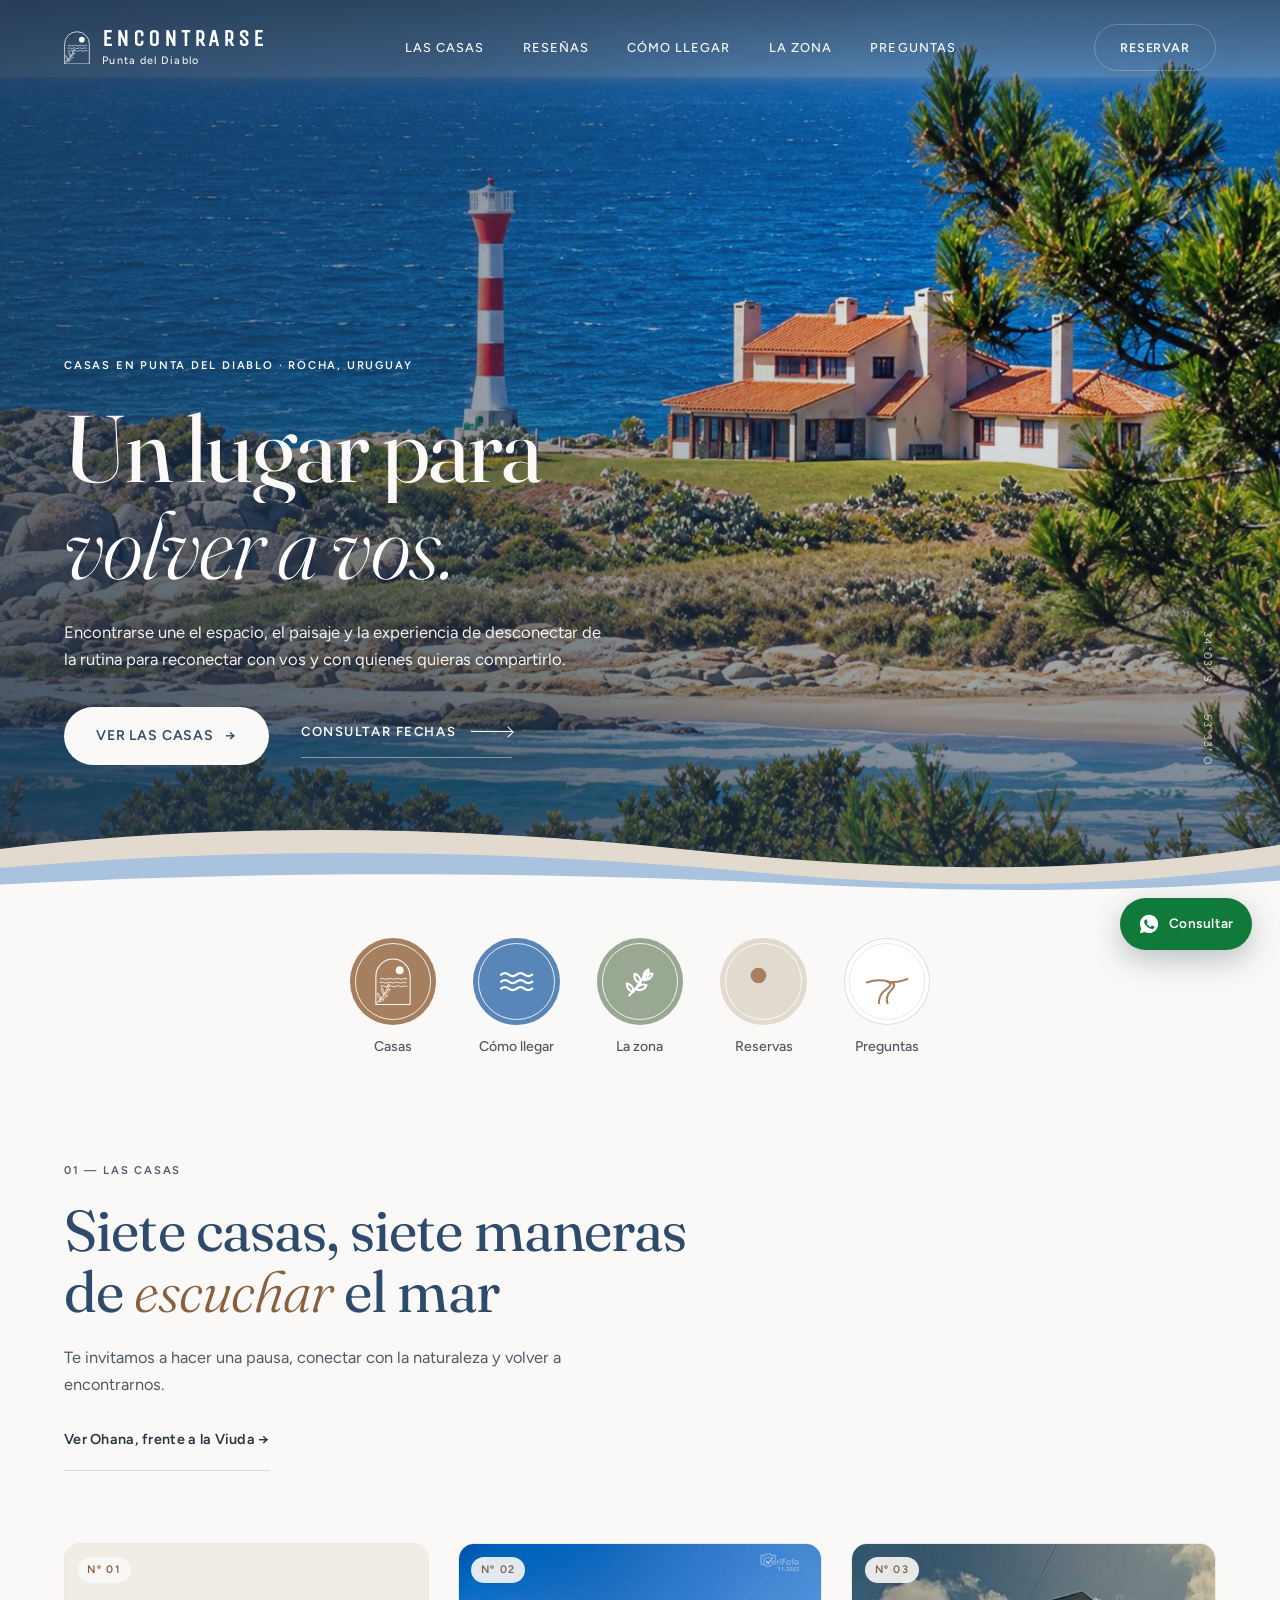
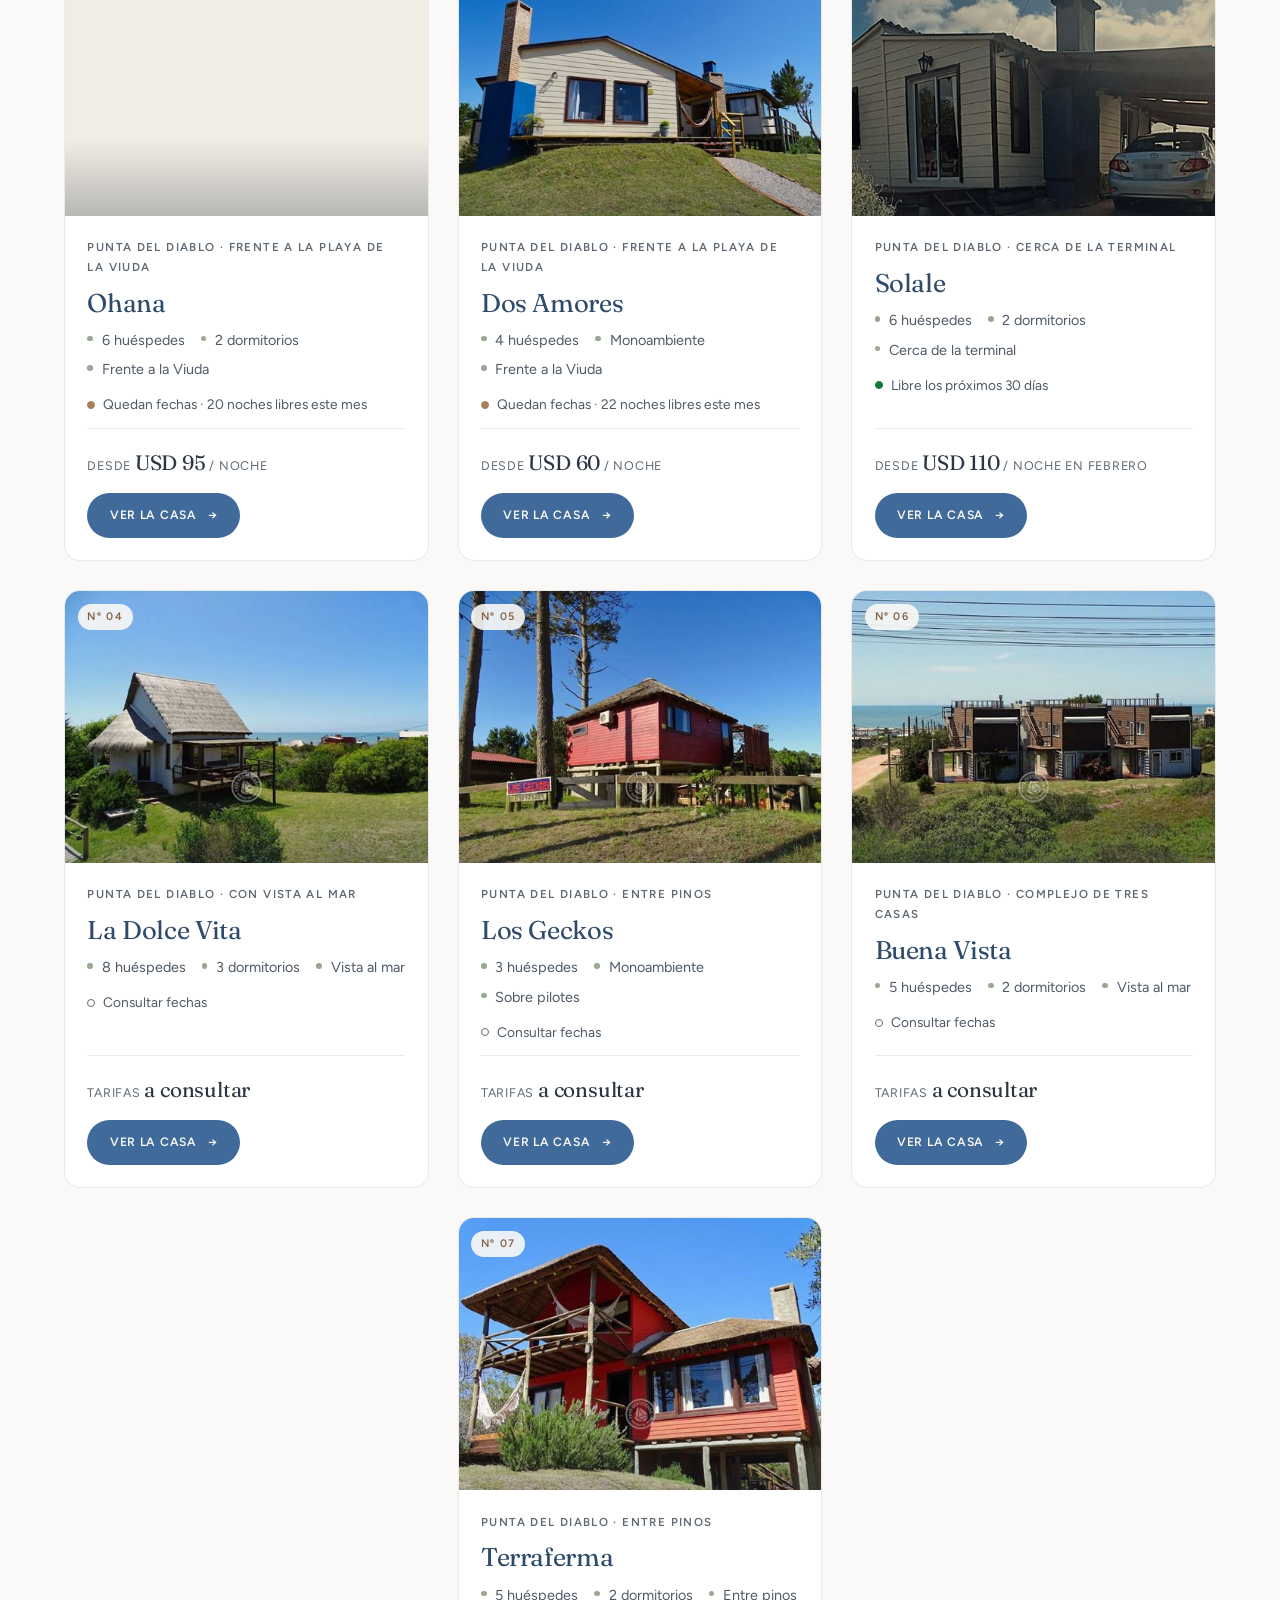
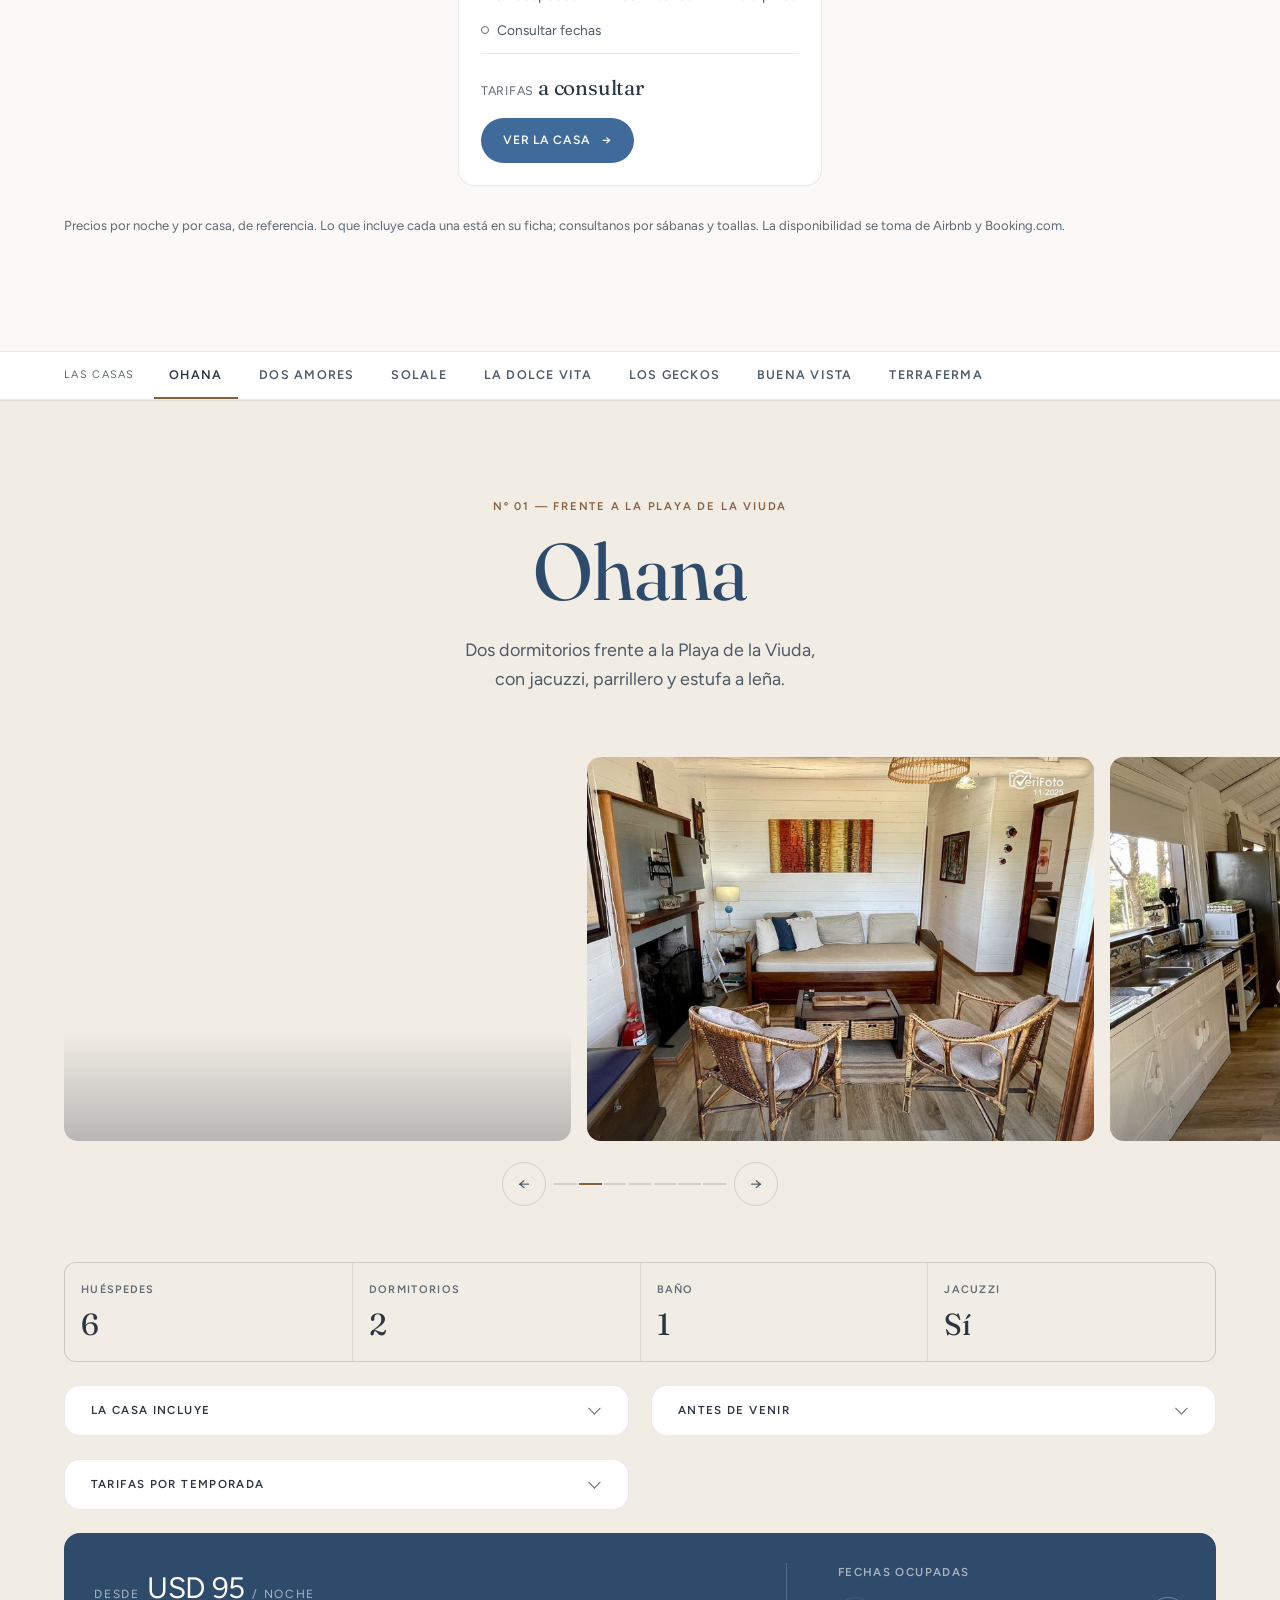
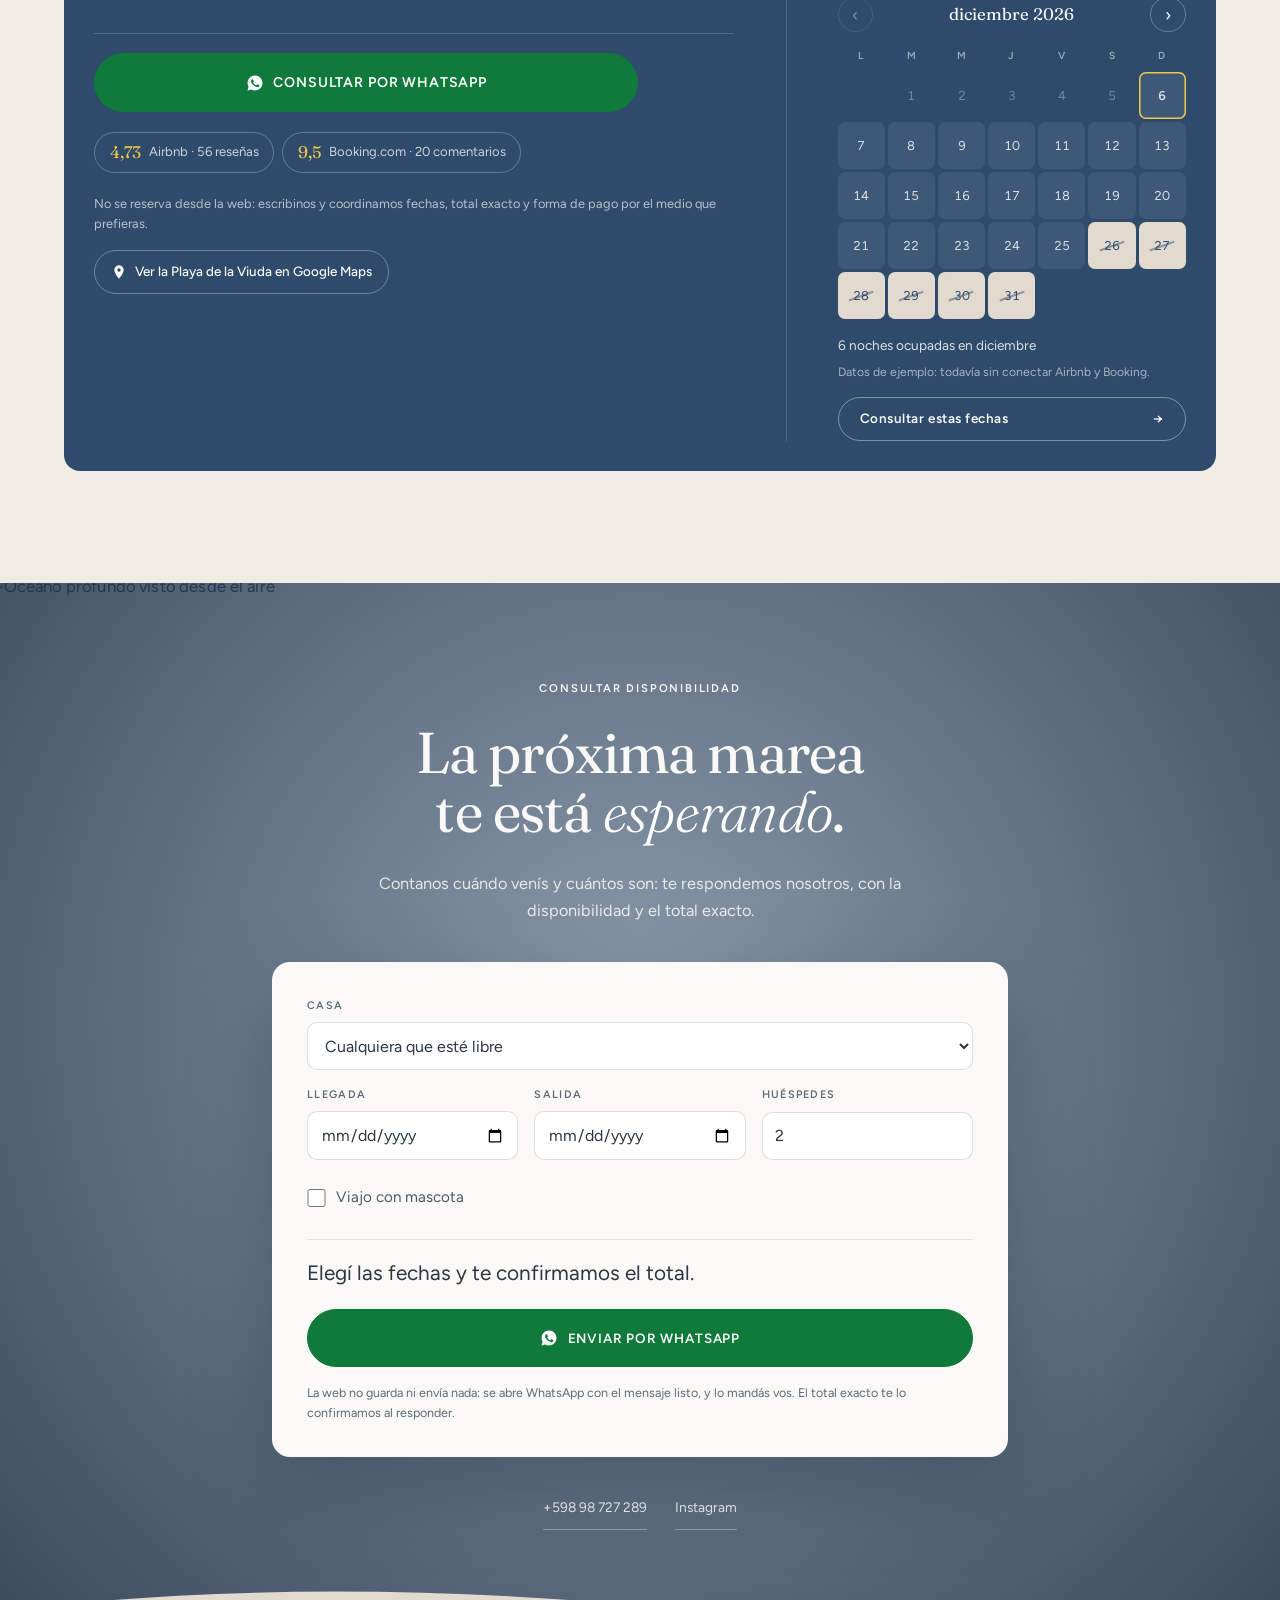
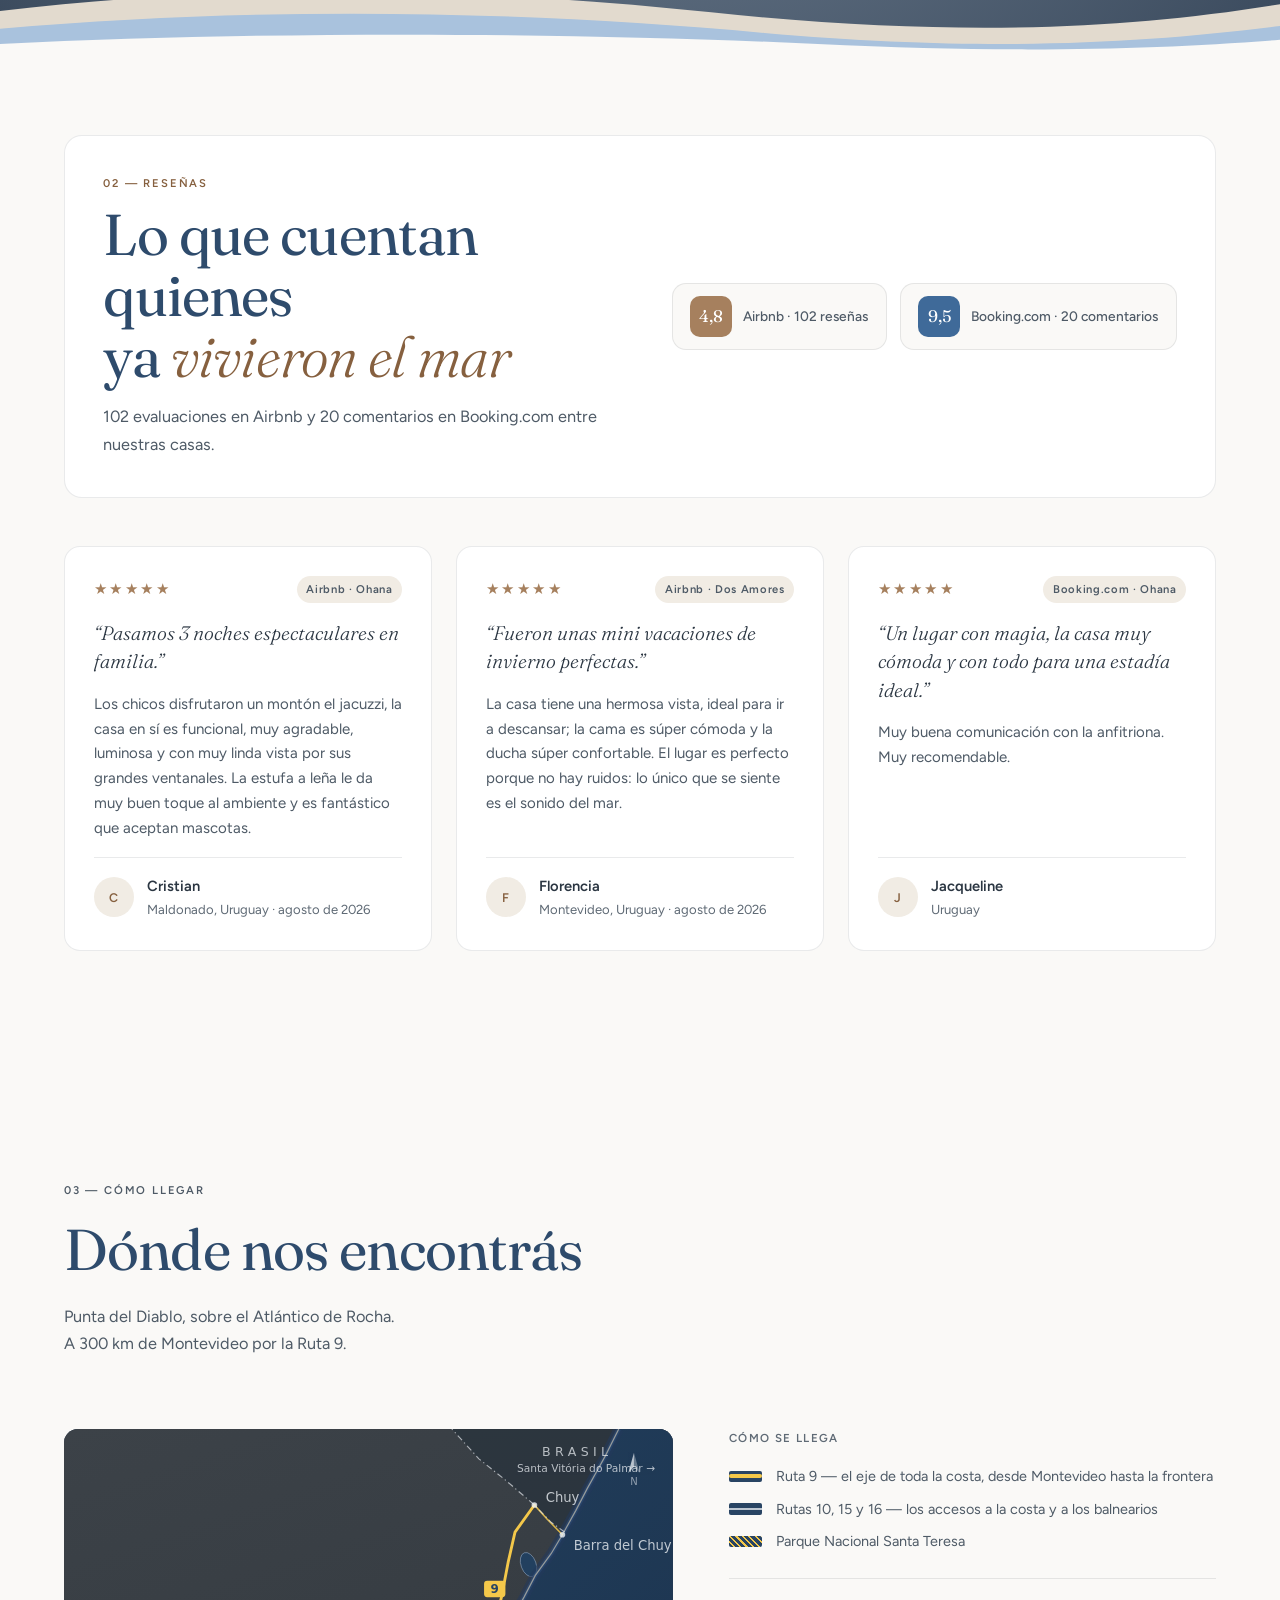
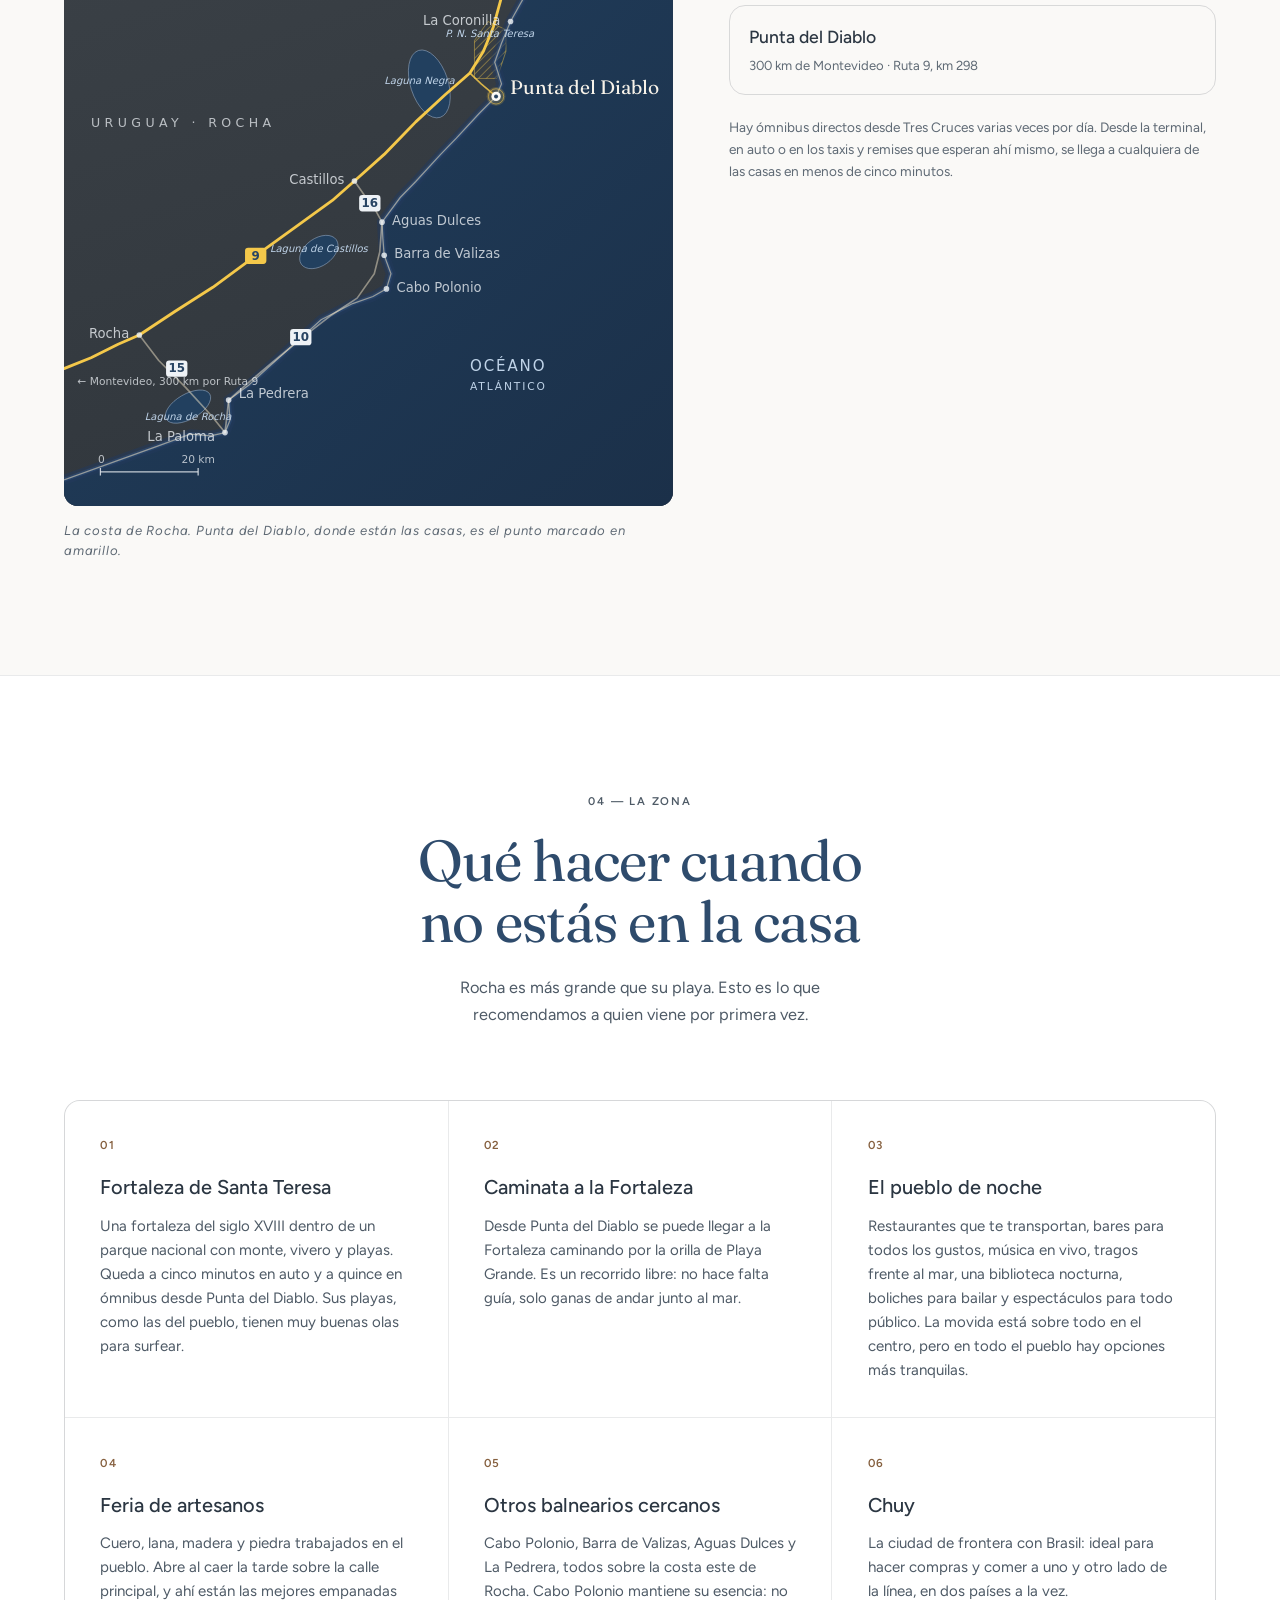
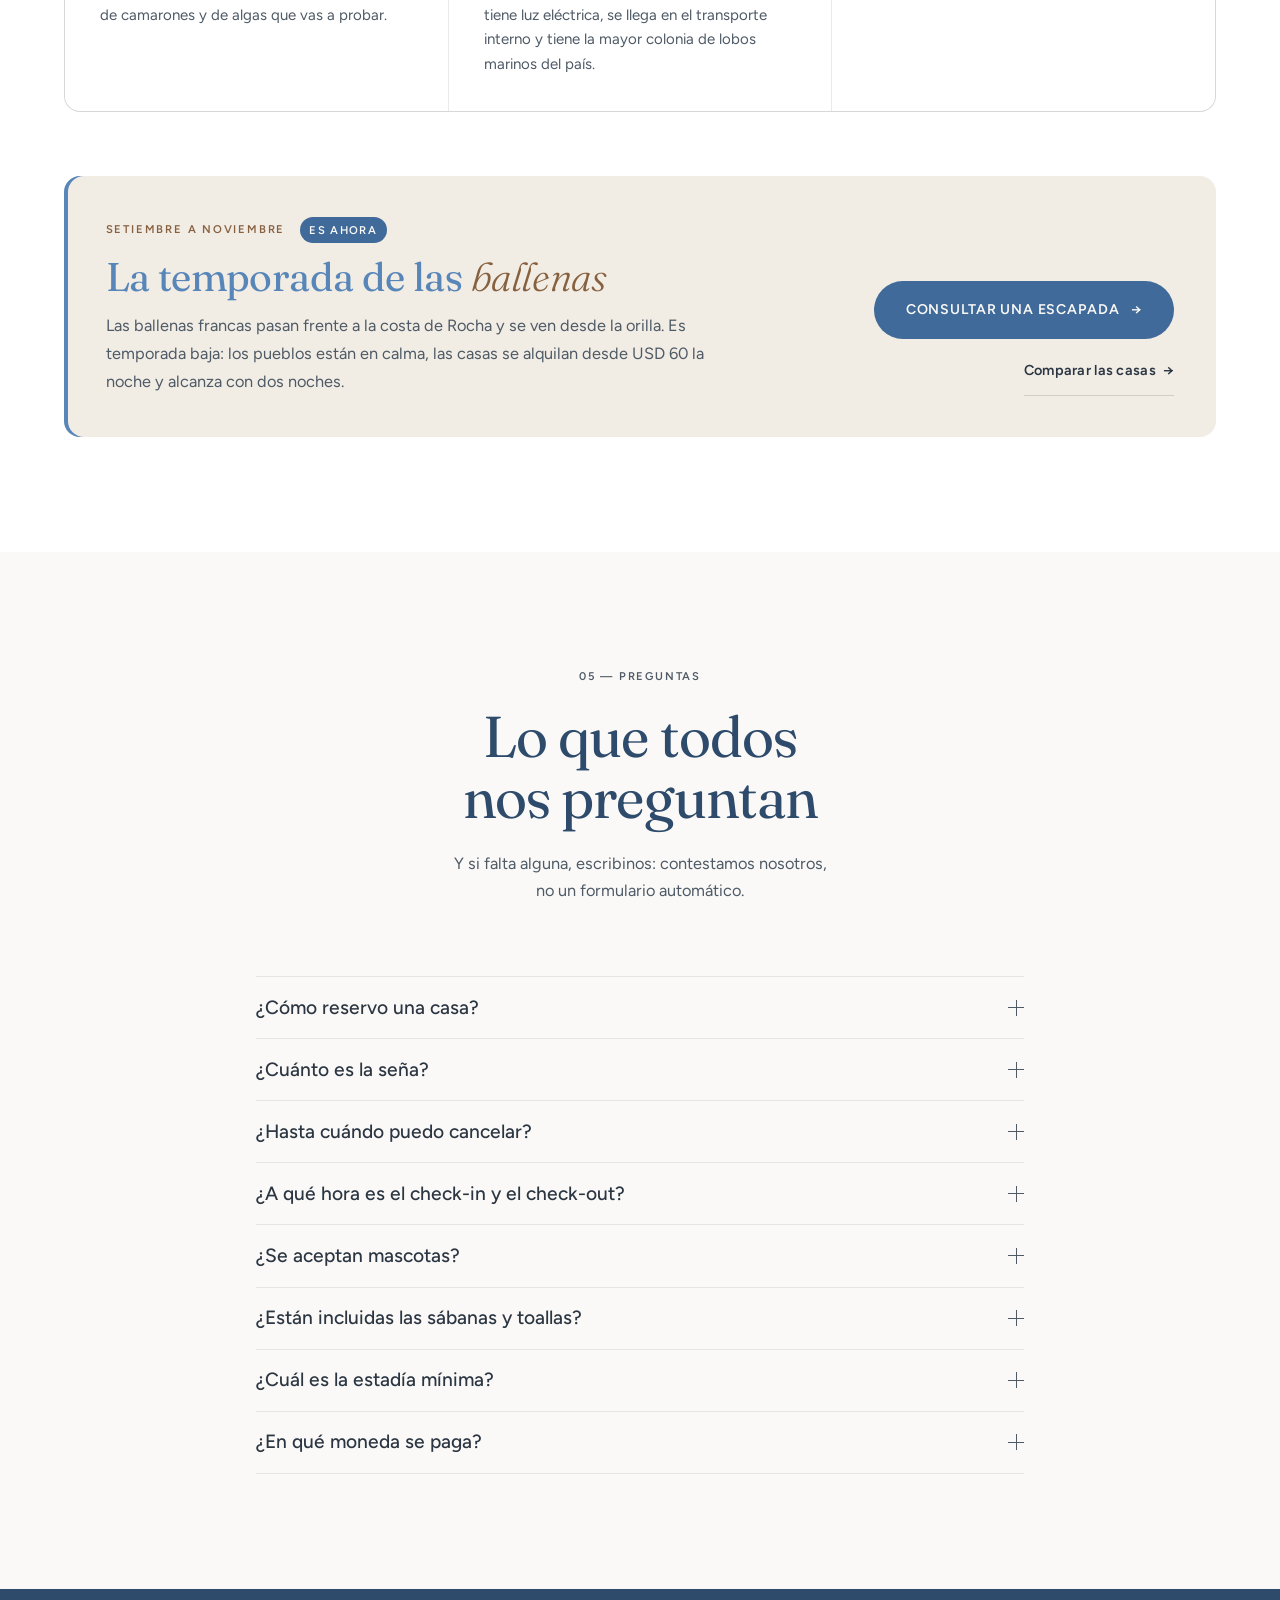
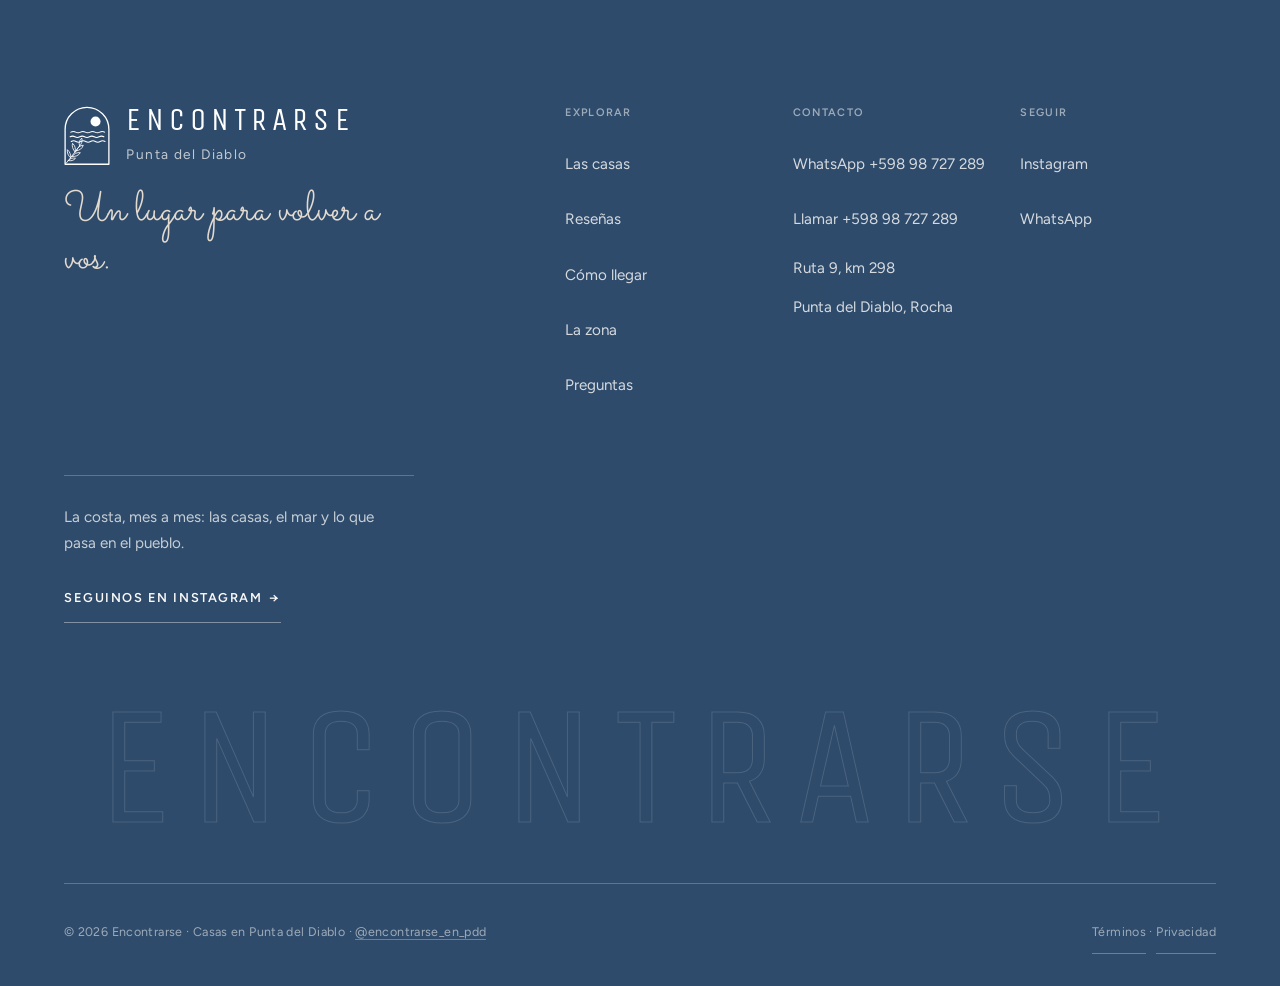
==== commit b7b3189d: "Mapa sin Cerro de las Tunas; la caminata es por Playa Grande Co-Authored-By: Claude Opus 5.5 <norepl" ====
--- a/index.html
+++ b/index.html
@@ -1618,7 +1618,6 @@
               <animate attributeName="opacity" from="0.7" to="0" dur="2.6s" repeatCount="indefinite"/>
             </circle>
             <text x="710.3" y="422.0" text-anchor="start" class="m-city">Punta del Diablo</text>
-            <text x="710.3" y="445.0" text-anchor="start" class="m-t m-sub">Cerro de las Tunas</text>
           </g>
           <g class="map-minor">
             <circle cx="749.4" cy="121.0" r="4.5" fill="#EEF2F6" opacity="0.8"/>
@@ -1740,7 +1739,7 @@
         <li class="zona-item">
           <span class="zona-num">02</span>
           <h3 class="zona-title">Caminata a la Fortaleza</h3>
-          <p>Desde Punta del Diablo se puede llegar a la Fortaleza caminando por la orilla de Playa Verde. Es un recorrido libre: no hace falta gu&iacute;a, solo ganas de andar junto al mar.</p>
+          <p>Desde Punta del Diablo se puede llegar a la Fortaleza caminando por la orilla de Playa Grande. Es un recorrido libre: no hace falta gu&iacute;a, solo ganas de andar junto al mar.</p>
         </li>
         <li class="zona-item">
           <span class="zona-num">03</span>
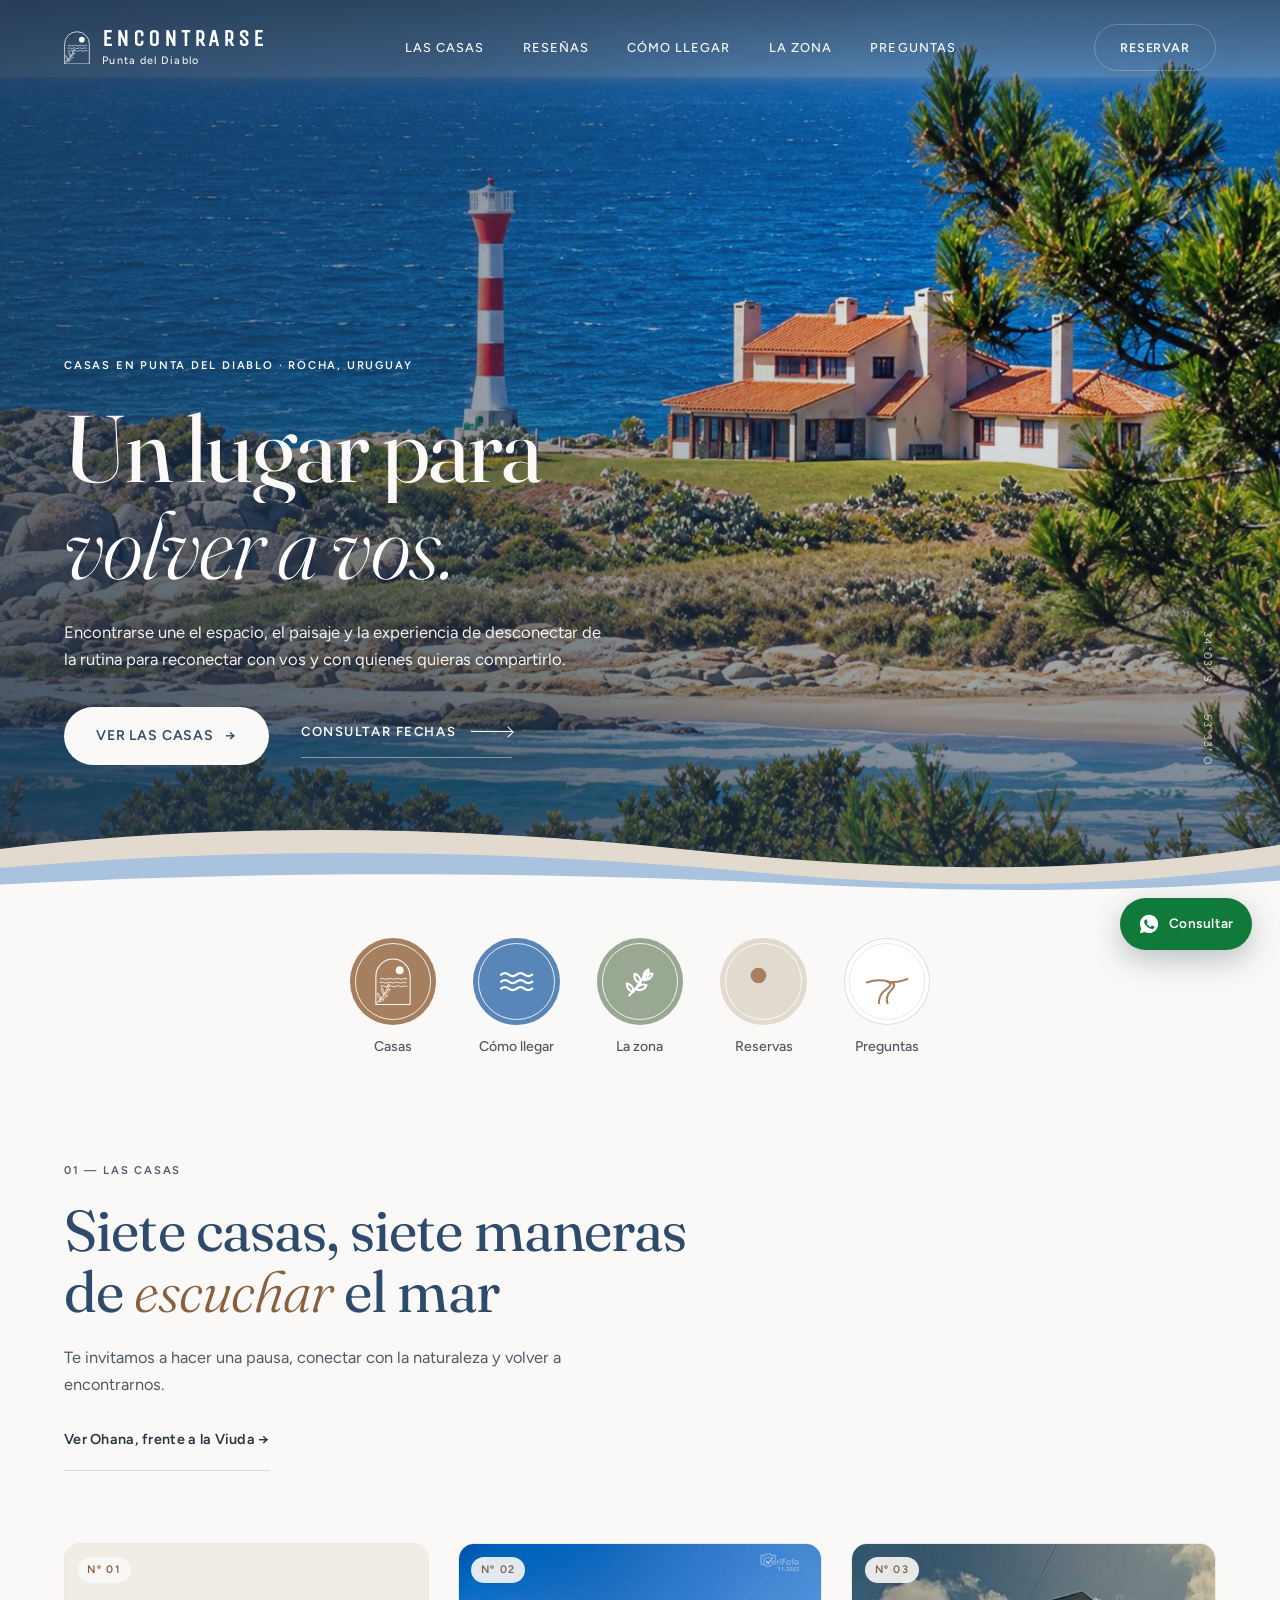
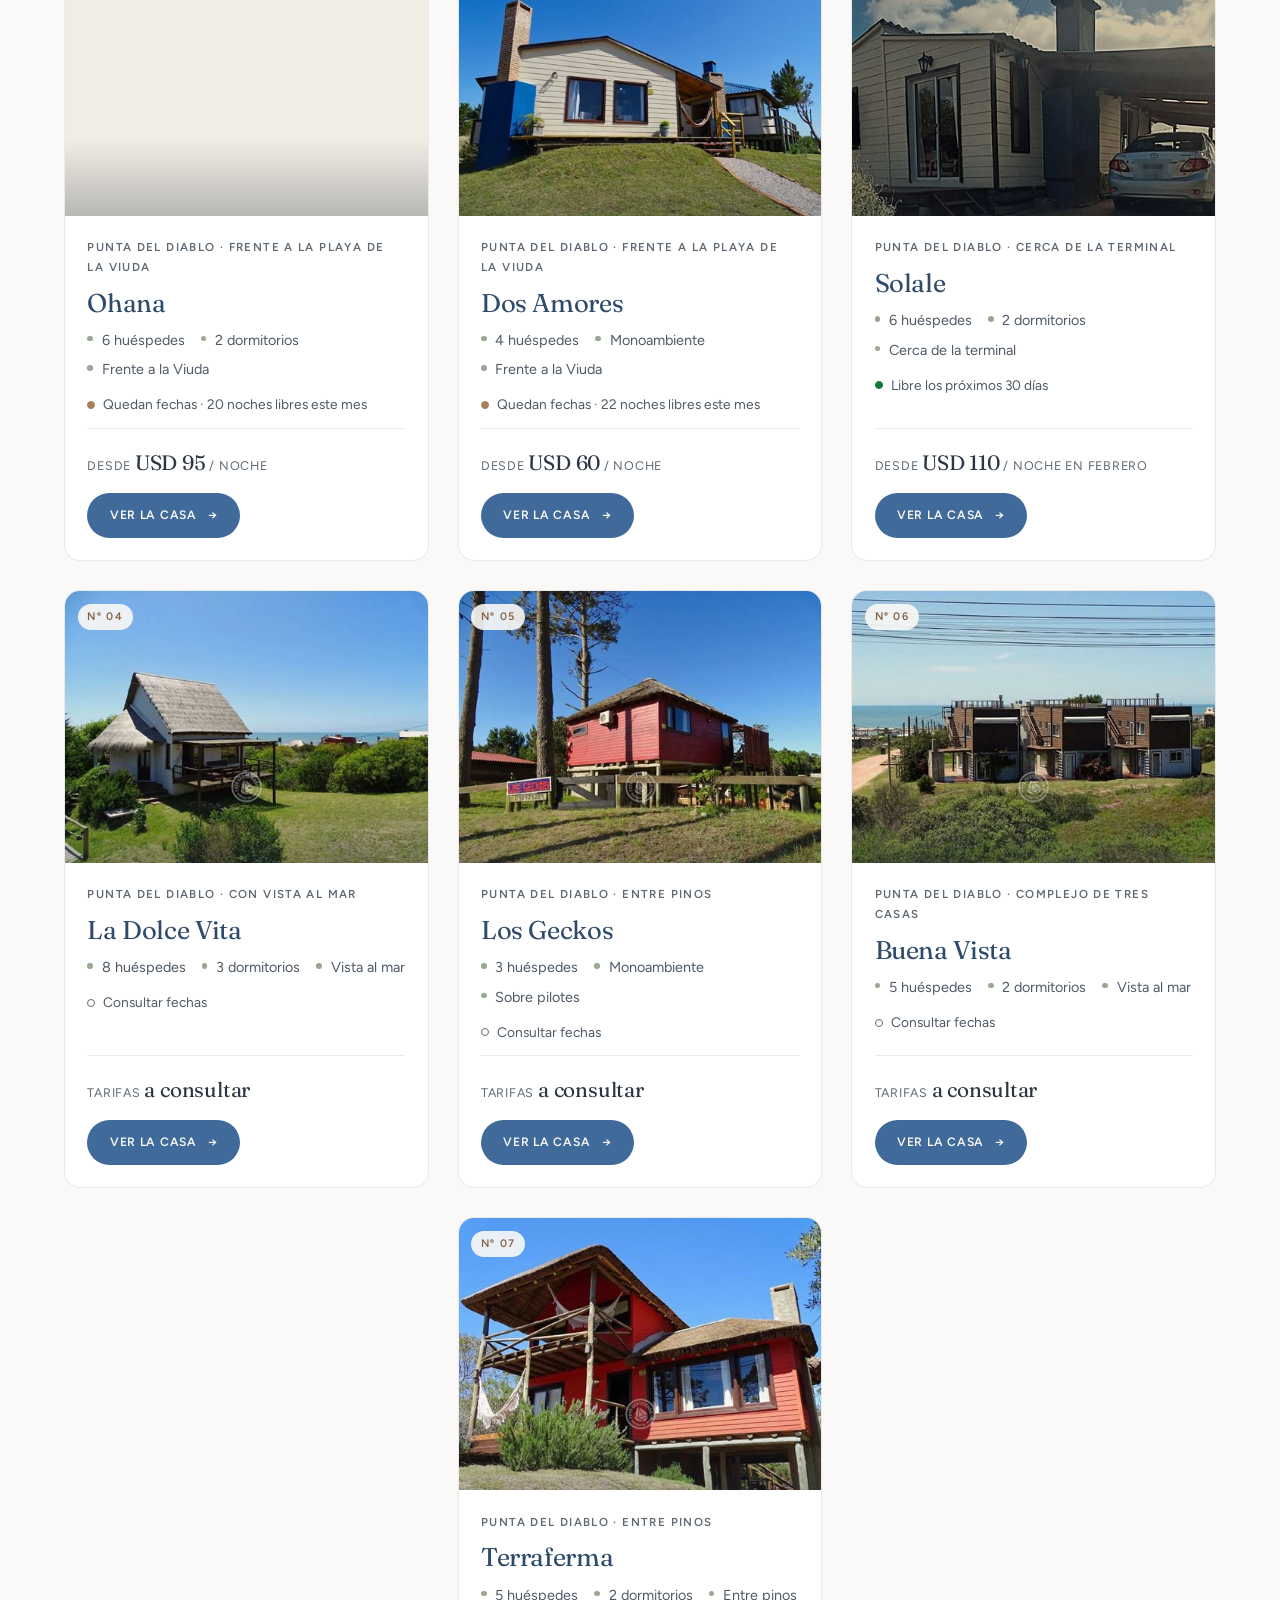
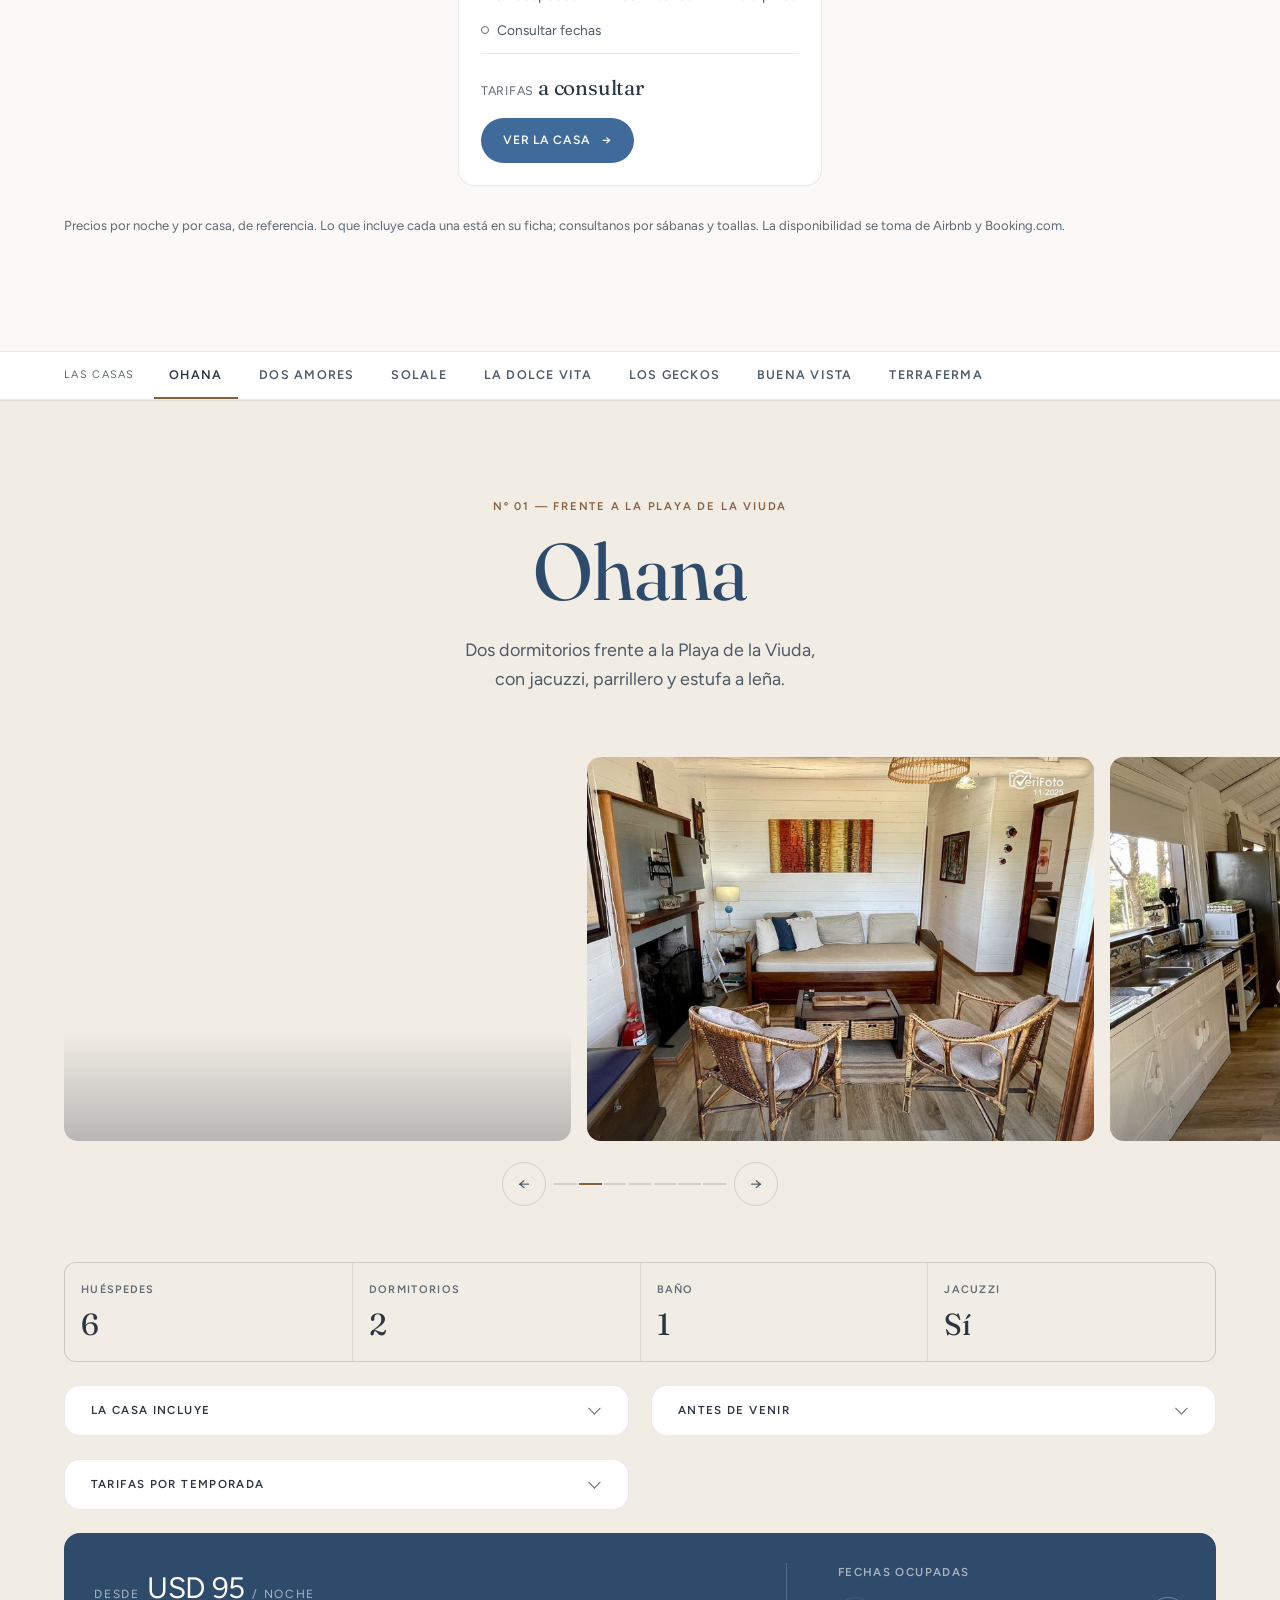
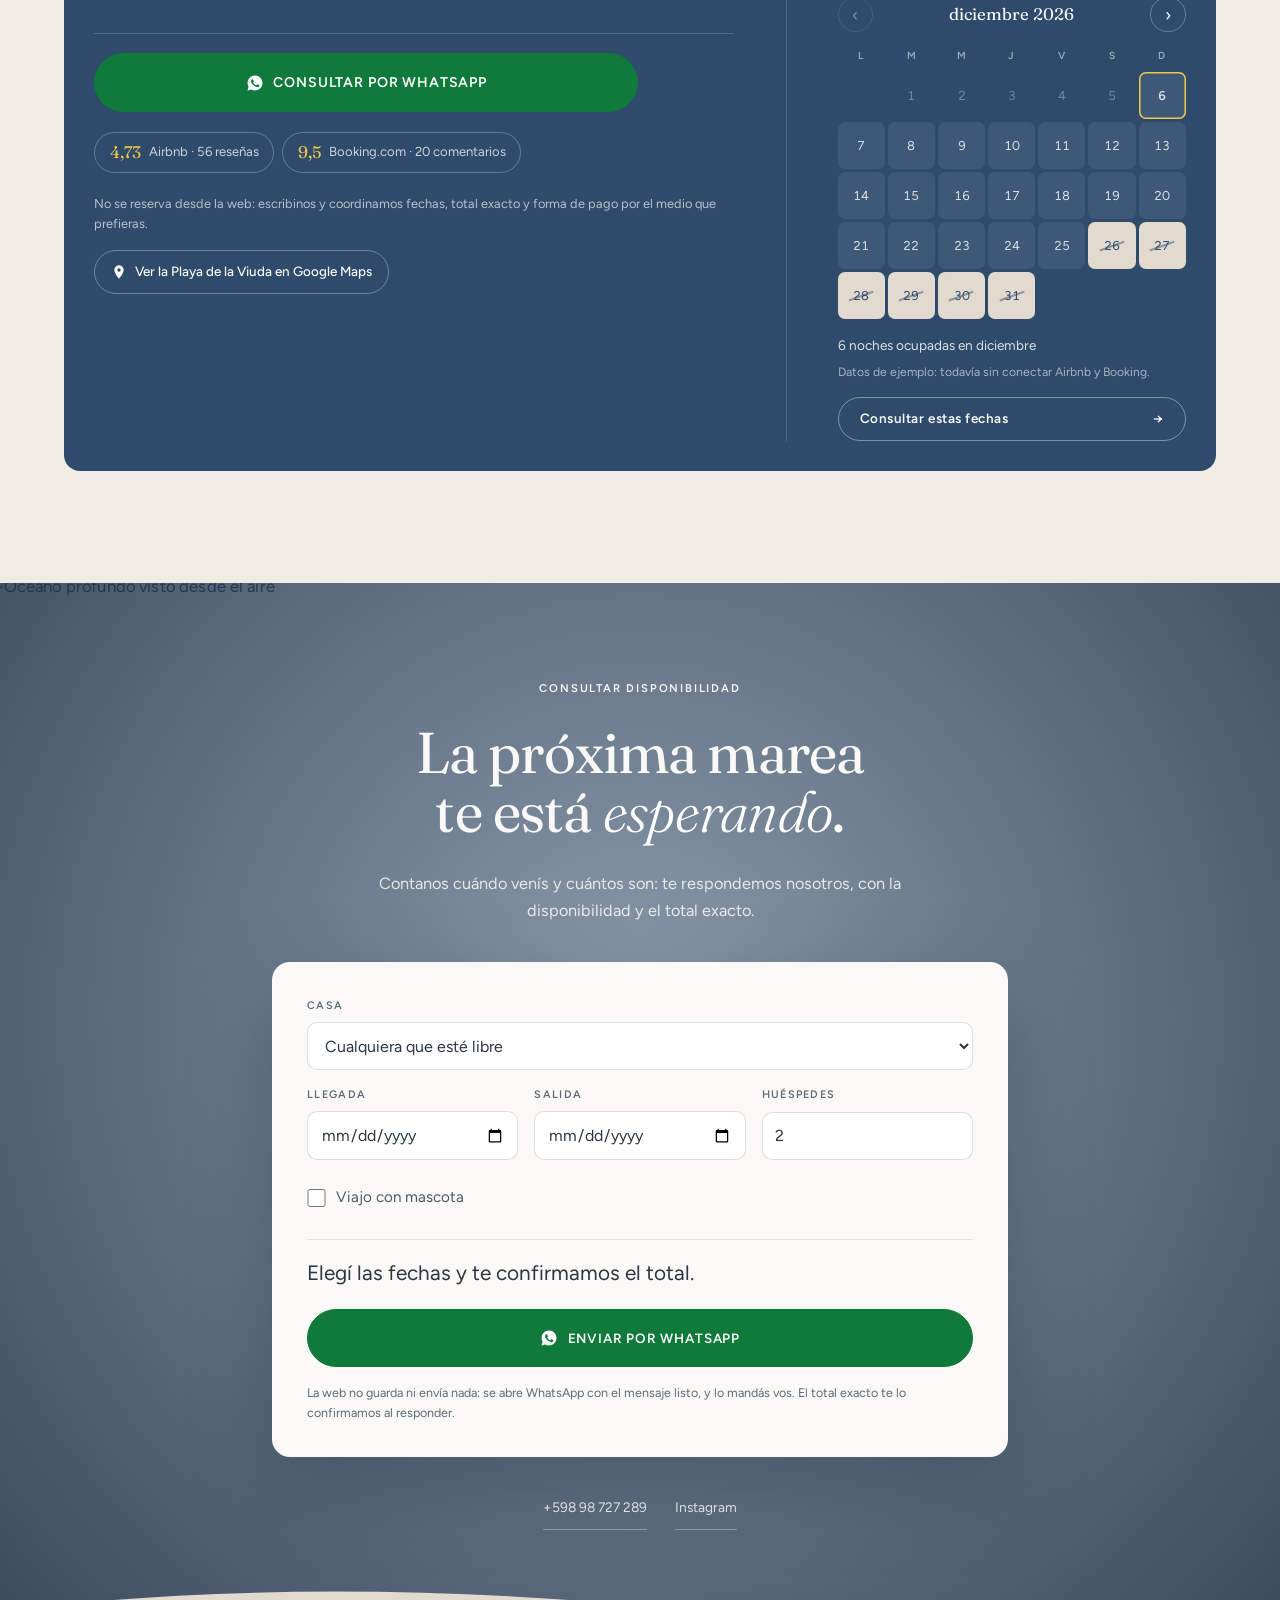
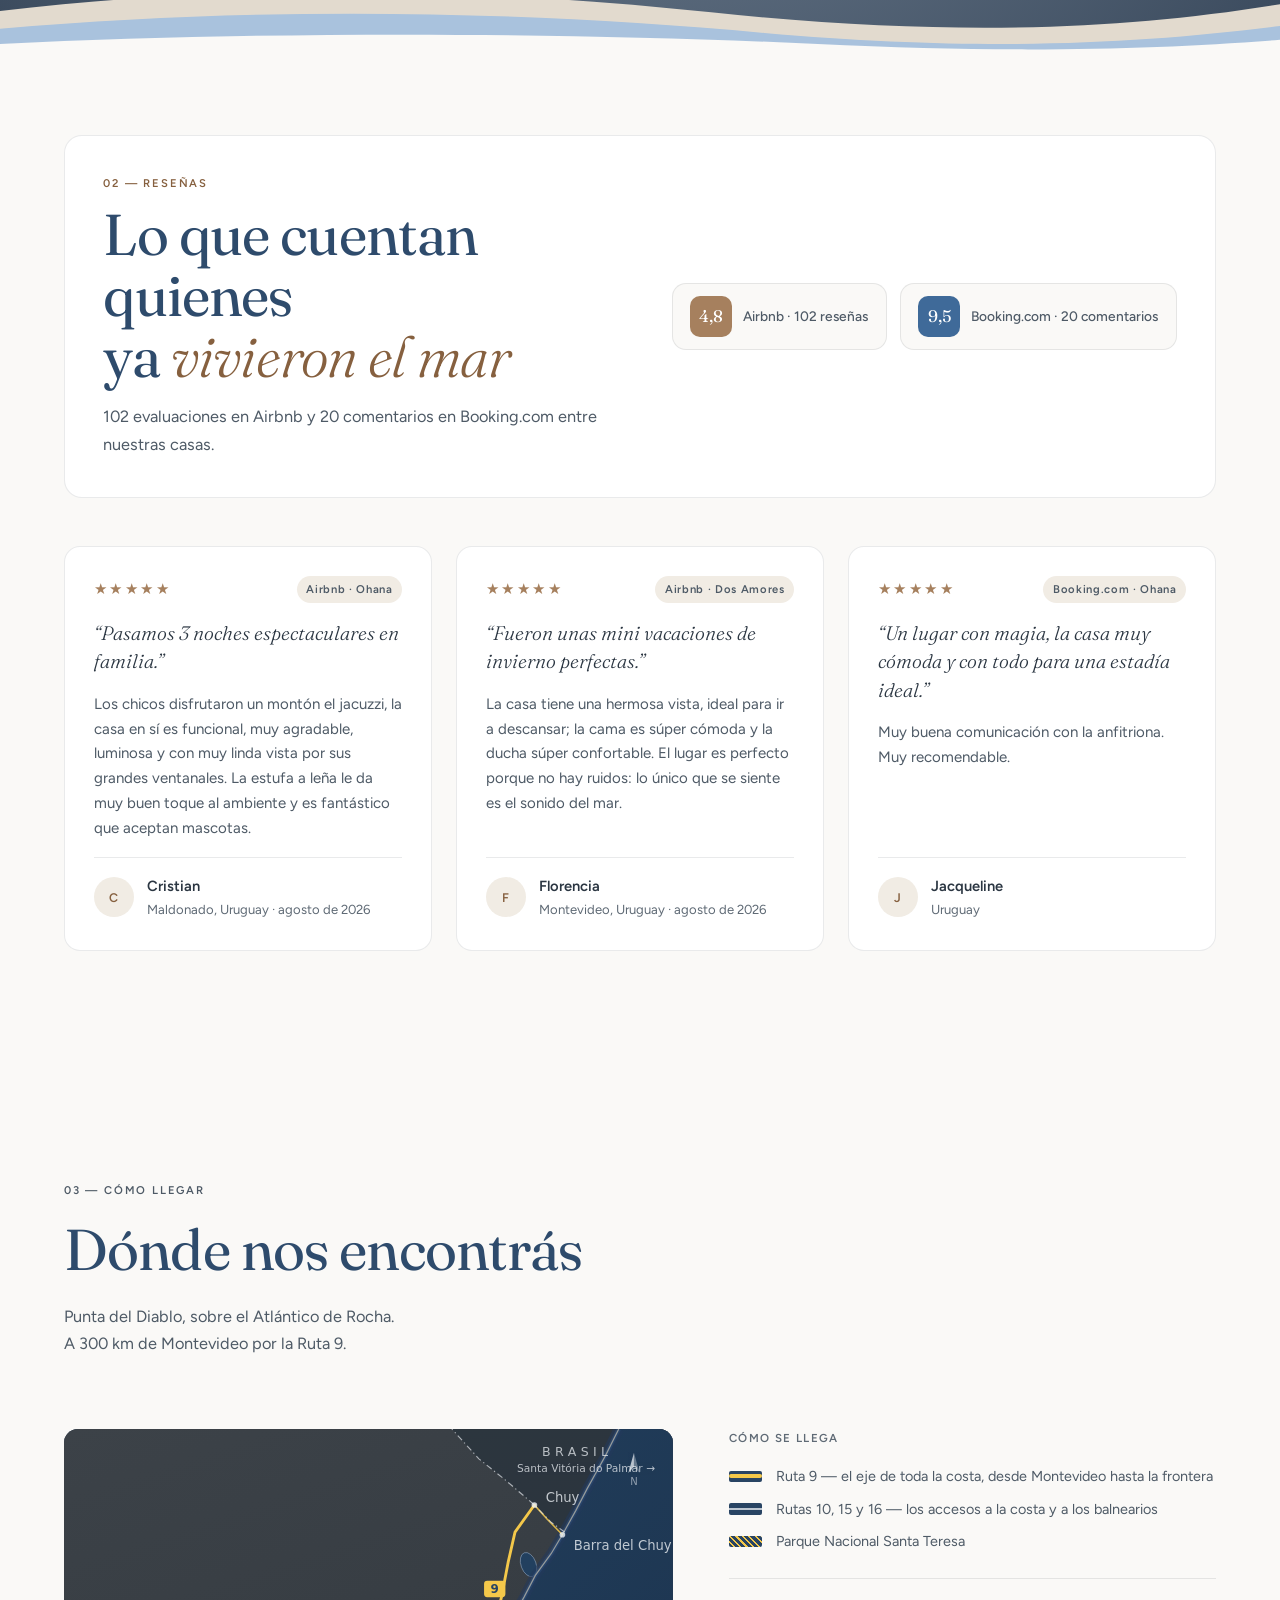
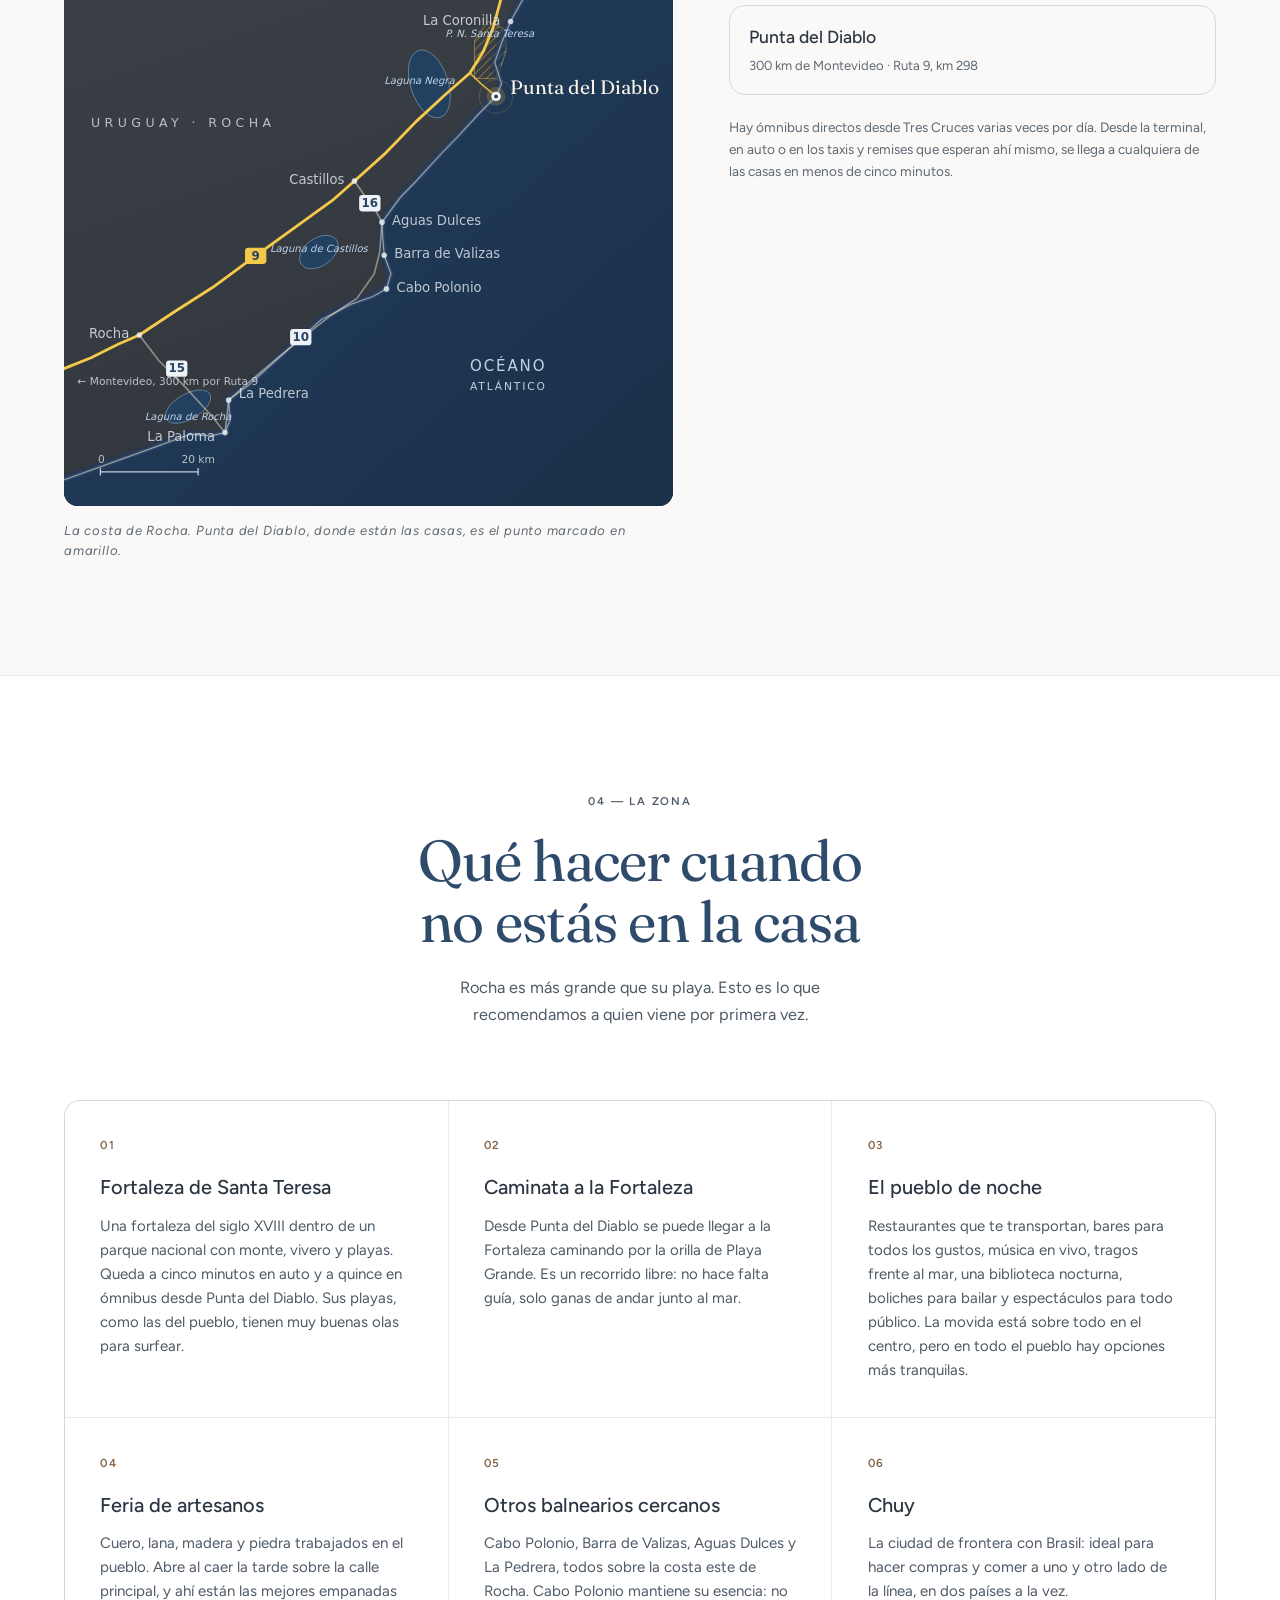
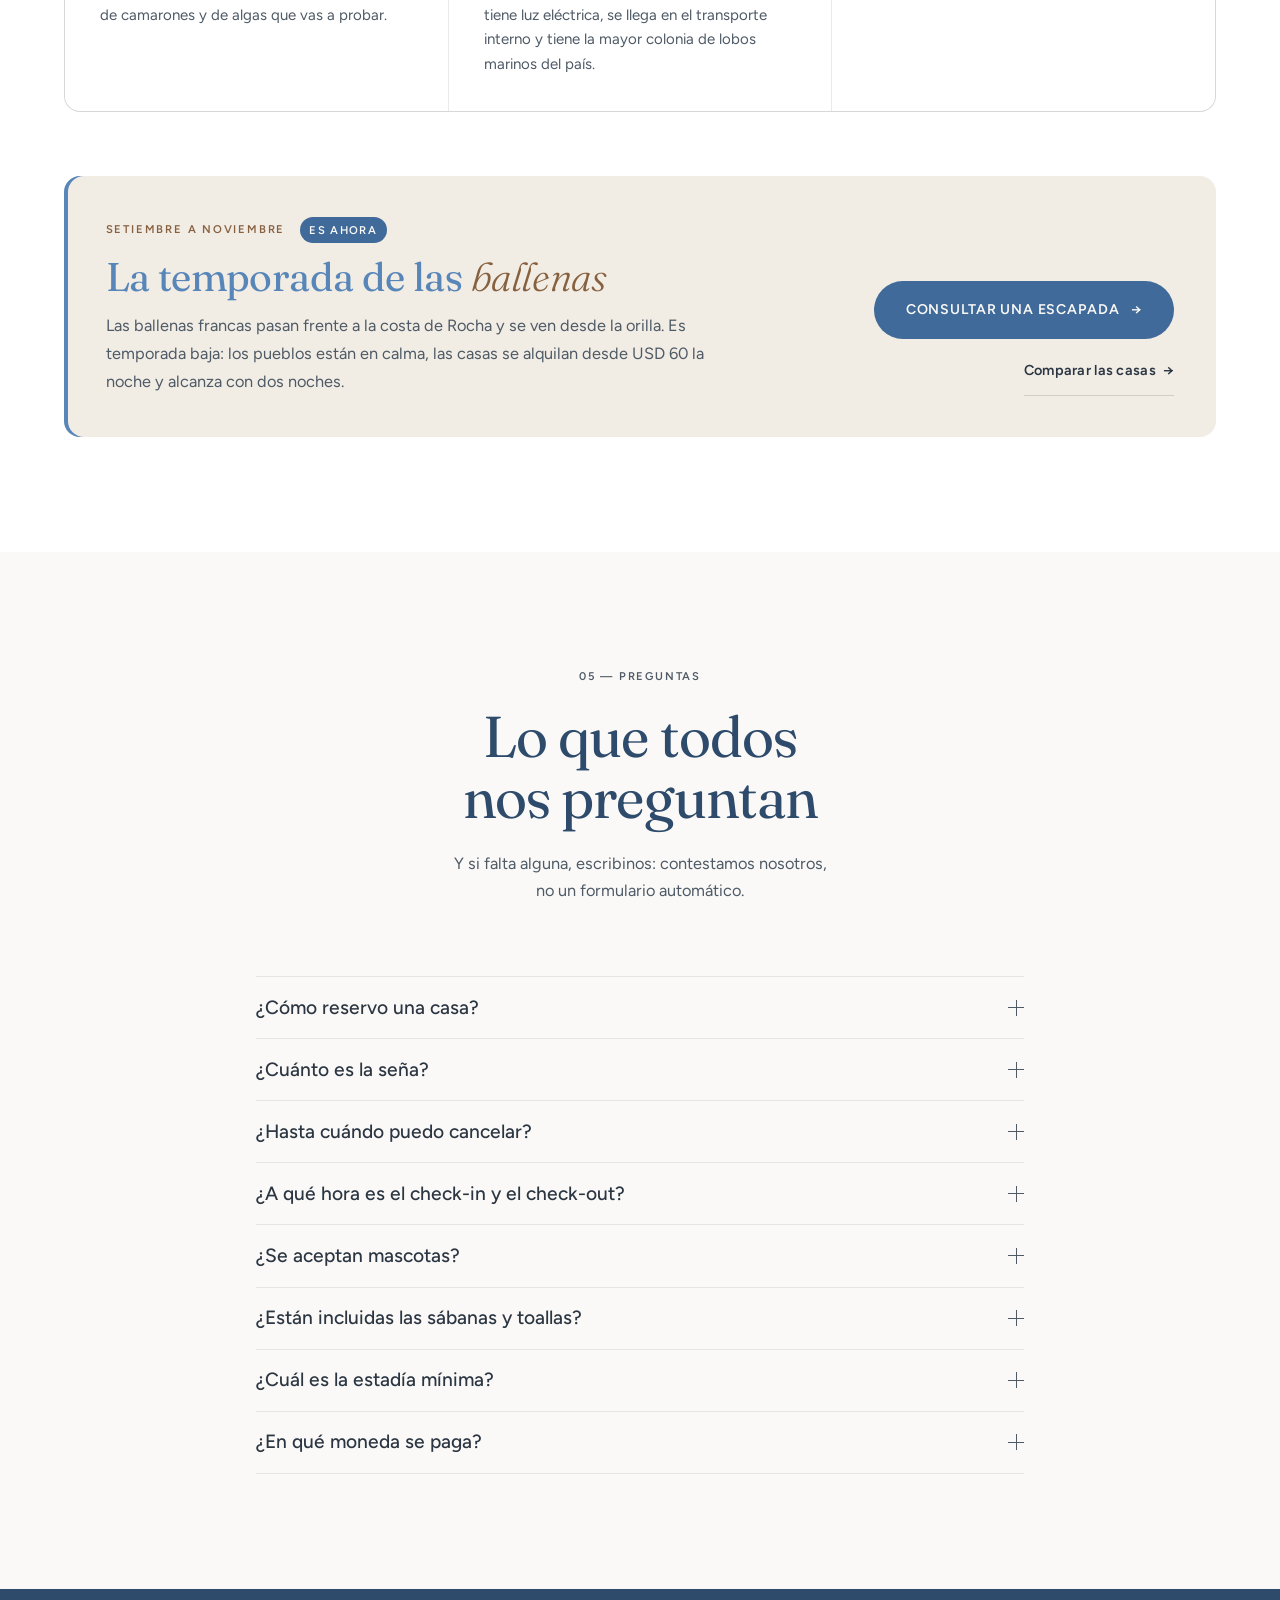
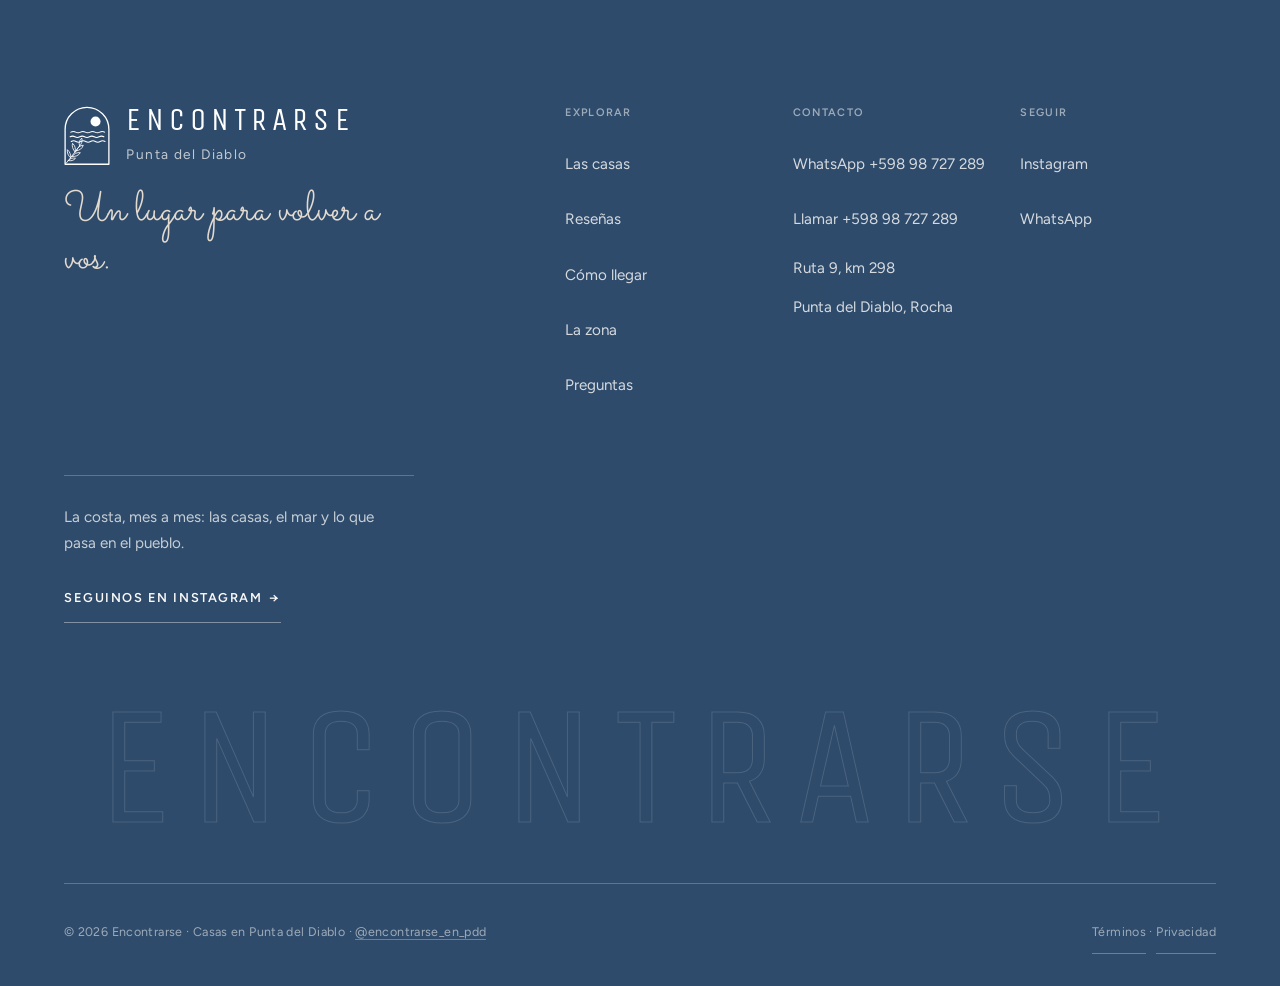
==== commit 69a38c8b: "Dominio propio: encontrarsepdd.com - canonical, Open Graph, JSON-LD, sitemap.xml y robots.txt apunta" ====
--- a/index.html
+++ b/index.html
@@ -8,13 +8,13 @@
   <meta name="description" content="ENCONTRARSE es una colección breve y elegida de casas en Punta del Diablo, Rocha, Uruguay. Vivir la costa salvaje, despacio y con mar.">
   <meta name="author" content="ENCONTRARSE">
   <meta name="theme-color" content="#FAF9F7">
-  <link rel="canonical" href="https://encontrarse.puntadeldiablo.workers.dev/">
+  <link rel="canonical" href="https://encontrarsepdd.com/">
   <meta property="og:type" content="website">
   <meta property="og:site_name" content="ENCONTRARSE">
   <meta property="og:title" content="ENCONTRARSE — Casas en Punta del Diablo, Uruguay">
   <meta property="og:description" content="Una colección breve y elegida de casas en Punta del Diablo, sobre la costa de Rocha. Vivir la costa salvaje, despacio y con mar.">
-  <meta property="og:url" content="https://encontrarse.puntadeldiablo.workers.dev/">
-  <meta property="og:image" content="https://encontrarse.puntadeldiablo.workers.dev/assets/img/og-encontrarse.jpg">
+  <meta property="og:url" content="https://encontrarsepdd.com/">
+  <meta property="og:image" content="https://encontrarsepdd.com/assets/img/og-encontrarse.jpg">
   <meta property="og:image:width" content="1200">
   <meta property="og:image:height" content="630">
   <meta property="og:image:alt" content="Una de las casas de Encontrarse entre pinos, sobre una loma en Punta del Diablo">
@@ -22,16 +22,16 @@
   <meta name="twitter:card" content="summary_large_image">
   <meta name="twitter:title" content="ENCONTRARSE — Casas en Punta del Diablo, Uruguay">
   <meta name="twitter:description" content="Una colección breve y elegida de casas en Punta del Diablo, sobre la costa de Rocha. Vivir la costa salvaje, despacio y con mar.">
-  <meta name="twitter:image" content="https://encontrarse.puntadeldiablo.workers.dev/assets/img/og-encontrarse.jpg">
+  <meta name="twitter:image" content="https://encontrarsepdd.com/assets/img/og-encontrarse.jpg">
   <script type="application/ld+json">
   {
     "@context": "https://schema.org",
     "@type": "LodgingBusiness",
-    "@id": "https://encontrarse.puntadeldiablo.workers.dev/#encontrarse",
+    "@id": "https://encontrarsepdd.com/#encontrarse",
     "name": "ENCONTRARSE",
     "description": "Siete casas de alquiler temporario en Punta del Diablo, Rocha, Uruguay.",
-    "url": "https://encontrarse.puntadeldiablo.workers.dev/",
-    "image": "https://encontrarse.puntadeldiablo.workers.dev/assets/img/og-encontrarse.jpg",
+    "url": "https://encontrarsepdd.com/",
+    "image": "https://encontrarsepdd.com/assets/img/og-encontrarse.jpg",
     "telephone": "+598 98 727 289",
     "priceRange": "USD 60 – USD 170 por noche",
     "currenciesAccepted": "USD, UYU, BRL",
@@ -58,9 +58,9 @@
     "containsPlace": [
       {
         "@type": "House",
-        "@id": "https://encontrarse.puntadeldiablo.workers.dev/#casa-ohana",
+        "@id": "https://encontrarsepdd.com/#casa-ohana",
         "name": "Ohana",
-        "url": "https://encontrarse.puntadeldiablo.workers.dev/#casa-ohana",
+        "url": "https://encontrarsepdd.com/#casa-ohana",
         "description": "Casa de dos dormitorios frente a la Playa de la Viuda, con jacuzzi, parrillero y estufa a leña.",
         "numberOfBedrooms": 2,
         "numberOfBathroomsTotal": 1,
@@ -73,9 +73,9 @@
       },
       {
         "@type": "House",
-        "@id": "https://encontrarse.puntadeldiablo.workers.dev/#casa-dos-amores",
+        "@id": "https://encontrarsepdd.com/#casa-dos-amores",
         "name": "Dos Amores",
-        "url": "https://encontrarse.puntadeldiablo.workers.dev/#casa-dos-amores",
+        "url": "https://encontrarsepdd.com/#casa-dos-amores",
         "description": "Monoambiente frente a la Playa de la Viuda, con el cuarto dividido para cuatro personas, parrillero y estufa a leña.",
         "numberOfBedrooms": 1,
         "numberOfBathroomsTotal": 1,
@@ -87,9 +87,9 @@
       },
       {
         "@type": "House",
-        "@id": "https://encontrarse.puntadeldiablo.workers.dev/#casa-solale",
+        "@id": "https://encontrarsepdd.com/#casa-solale",
         "name": "Solale",
-        "url": "https://encontrarse.puntadeldiablo.workers.dev/#casa-solale",
+        "url": "https://encontrarsepdd.com/#casa-solale",
         "description": "Casa de dos dormitorios cerca de la terminal de Punta del Diablo, con parrillero y estufa a leña.",
         "numberOfBedrooms": 2,
         "numberOfBathroomsTotal": 1,
@@ -101,9 +101,9 @@
       },
       {
         "@type": "House",
-        "@id": "https://encontrarse.puntadeldiablo.workers.dev/#casa-dolce-vita",
+        "@id": "https://encontrarsepdd.com/#casa-dolce-vita",
         "name": "La Dolce Vita",
-        "url": "https://encontrarse.puntadeldiablo.workers.dev/#casa-dolce-vita",
+        "url": "https://encontrarsepdd.com/#casa-dolce-vita",
         "description": "Casa de tres dormitorios para hasta ocho personas, con techo de paja, deck con vista al mar, parrillero y estufa a leña.",
         "numberOfBedrooms": 3,
         "numberOfBathroomsTotal": 2,
@@ -115,9 +115,9 @@
       },
       {
         "@type": "House",
-        "@id": "https://encontrarse.puntadeldiablo.workers.dev/#casa-los-geckos",
+        "@id": "https://encontrarsepdd.com/#casa-los-geckos",
         "name": "Los Geckos",
-        "url": "https://encontrarse.puntadeldiablo.workers.dev/#casa-los-geckos",
+        "url": "https://encontrarsepdd.com/#casa-los-geckos",
         "description": "Monoambiente amplio para tres personas, sobre pilotes y entre pinos, con deck, hamaca y parrillero.",
         "numberOfBedrooms": 1,
         "numberOfBathroomsTotal": 1,
@@ -129,9 +129,9 @@
       },
       {
         "@type": "House",
-        "@id": "https://encontrarse.puntadeldiablo.workers.dev/#casa-buena-vista",
+        "@id": "https://encontrarsepdd.com/#casa-buena-vista",
         "name": "Buena Vista",
-        "url": "https://encontrarse.puntadeldiablo.workers.dev/#casa-buena-vista",
+        "url": "https://encontrarsepdd.com/#casa-buena-vista",
         "description": "Tres casas de dos plantas en el mismo complejo, para hasta cinco personas cada una, con terraza en la azotea y vista al mar, parrillero propio y estufa a leña.",
         "numberOfBedrooms": 2,
         "numberOfBathroomsTotal": 2,
@@ -143,9 +143,9 @@
       },
       {
         "@type": "House",
-        "@id": "https://encontrarse.puntadeldiablo.workers.dev/#casa-terraferma",
+        "@id": "https://encontrarsepdd.com/#casa-terraferma",
         "name": "Terraferma",
-        "url": "https://encontrarse.puntadeldiablo.workers.dev/#casa-terraferma",
+        "url": "https://encontrarsepdd.com/#casa-terraferma",
         "description": "Casa de madera con techo de paja para hasta cinco personas, entre pinos, con deck, hamacas, estufa a leña y parrillero.",
         "numberOfBedrooms": 2,
         "numberOfBathroomsTotal": 2,
@@ -172,9 +172,8 @@
   ============================================================================
   ENCONTRARSE - datos pendientes de reemplazar
   ----------------------------------------------------------------------------
-  Buscar y reemplazar en TODO el proyecto (index.html, legales.html):
-
-    encontrarse.uy       -> dominio propio, cuando se compre
+  Dominio: https://encontrarsepdd.com (canonical, Open Graph, JSON-LD,
+  sitemap.xml y robots.txt). www redirige al dominio sin www (src/index.js).
 
   El contacto es solo por WhatsApp (+598 98 727 289), telefono e Instagram
   (@encontrarse_en_pdd). No se usa mail: no agregar direcciones de correo
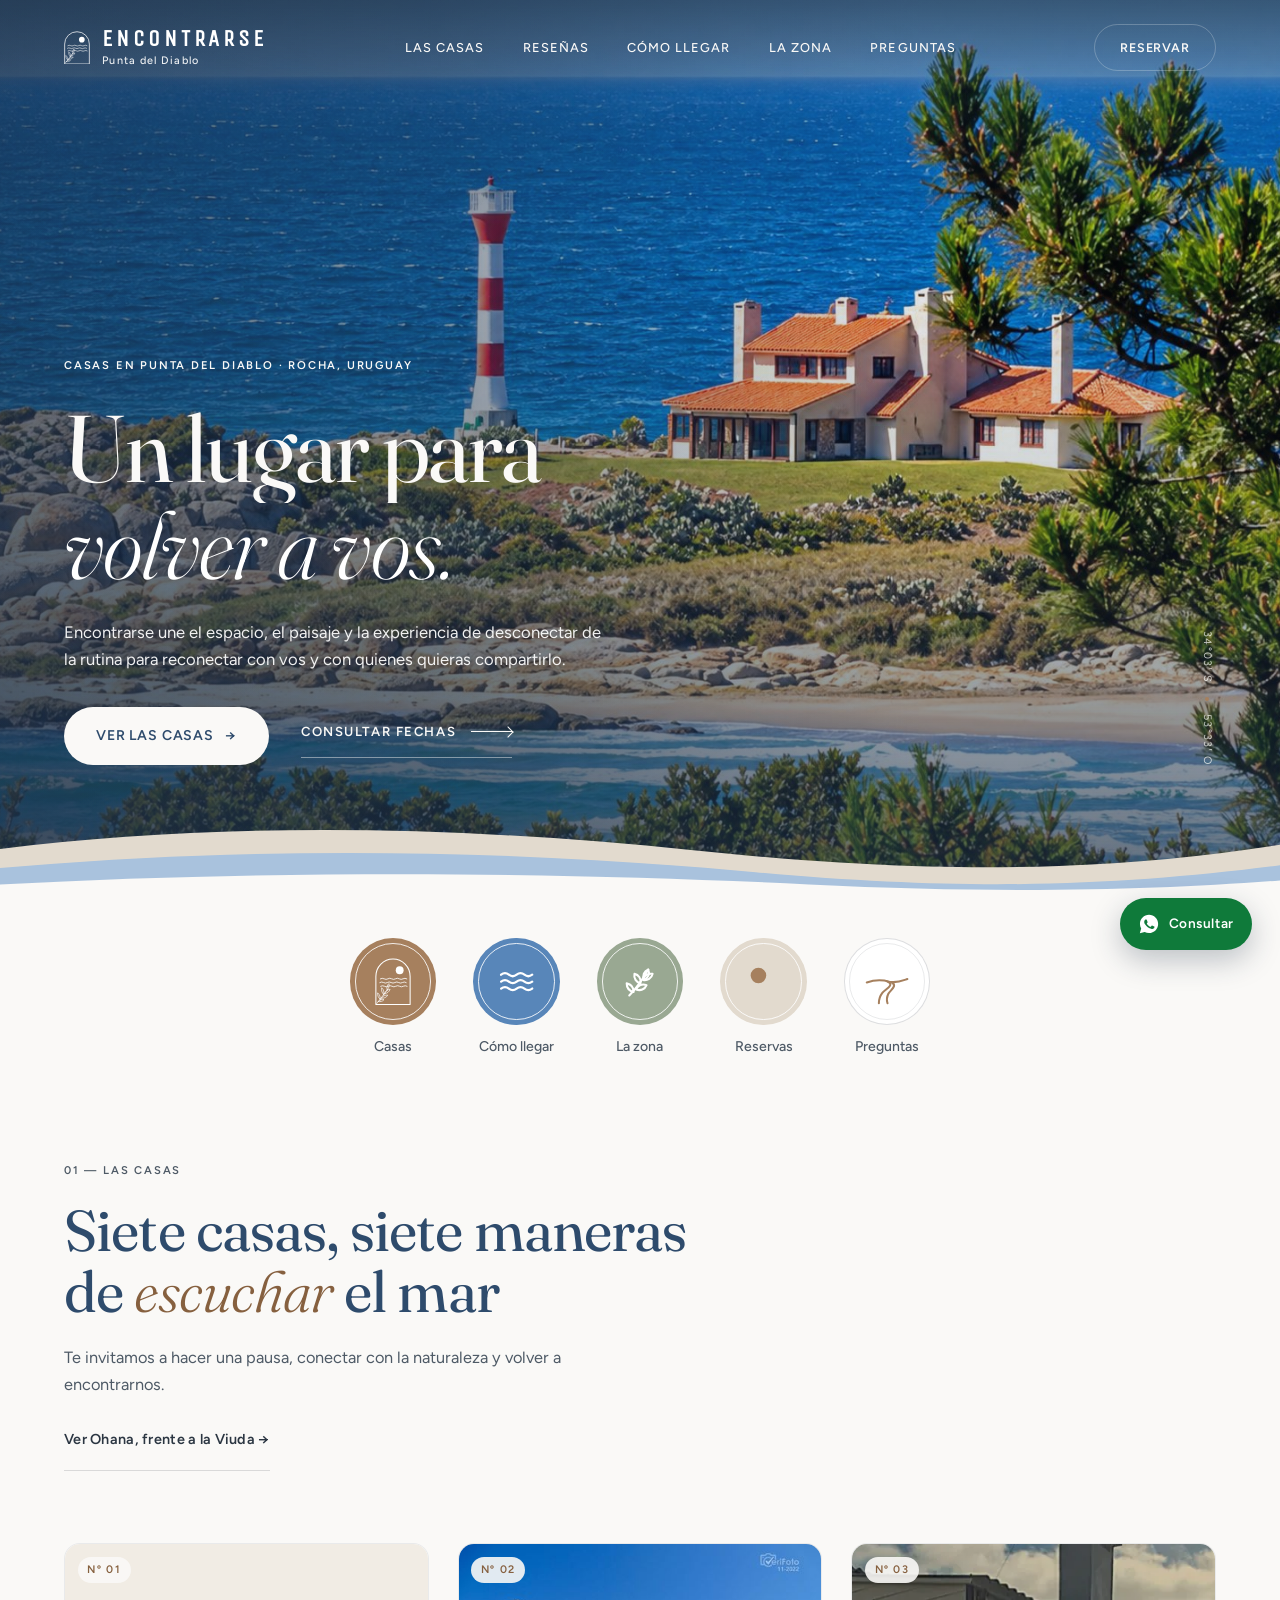
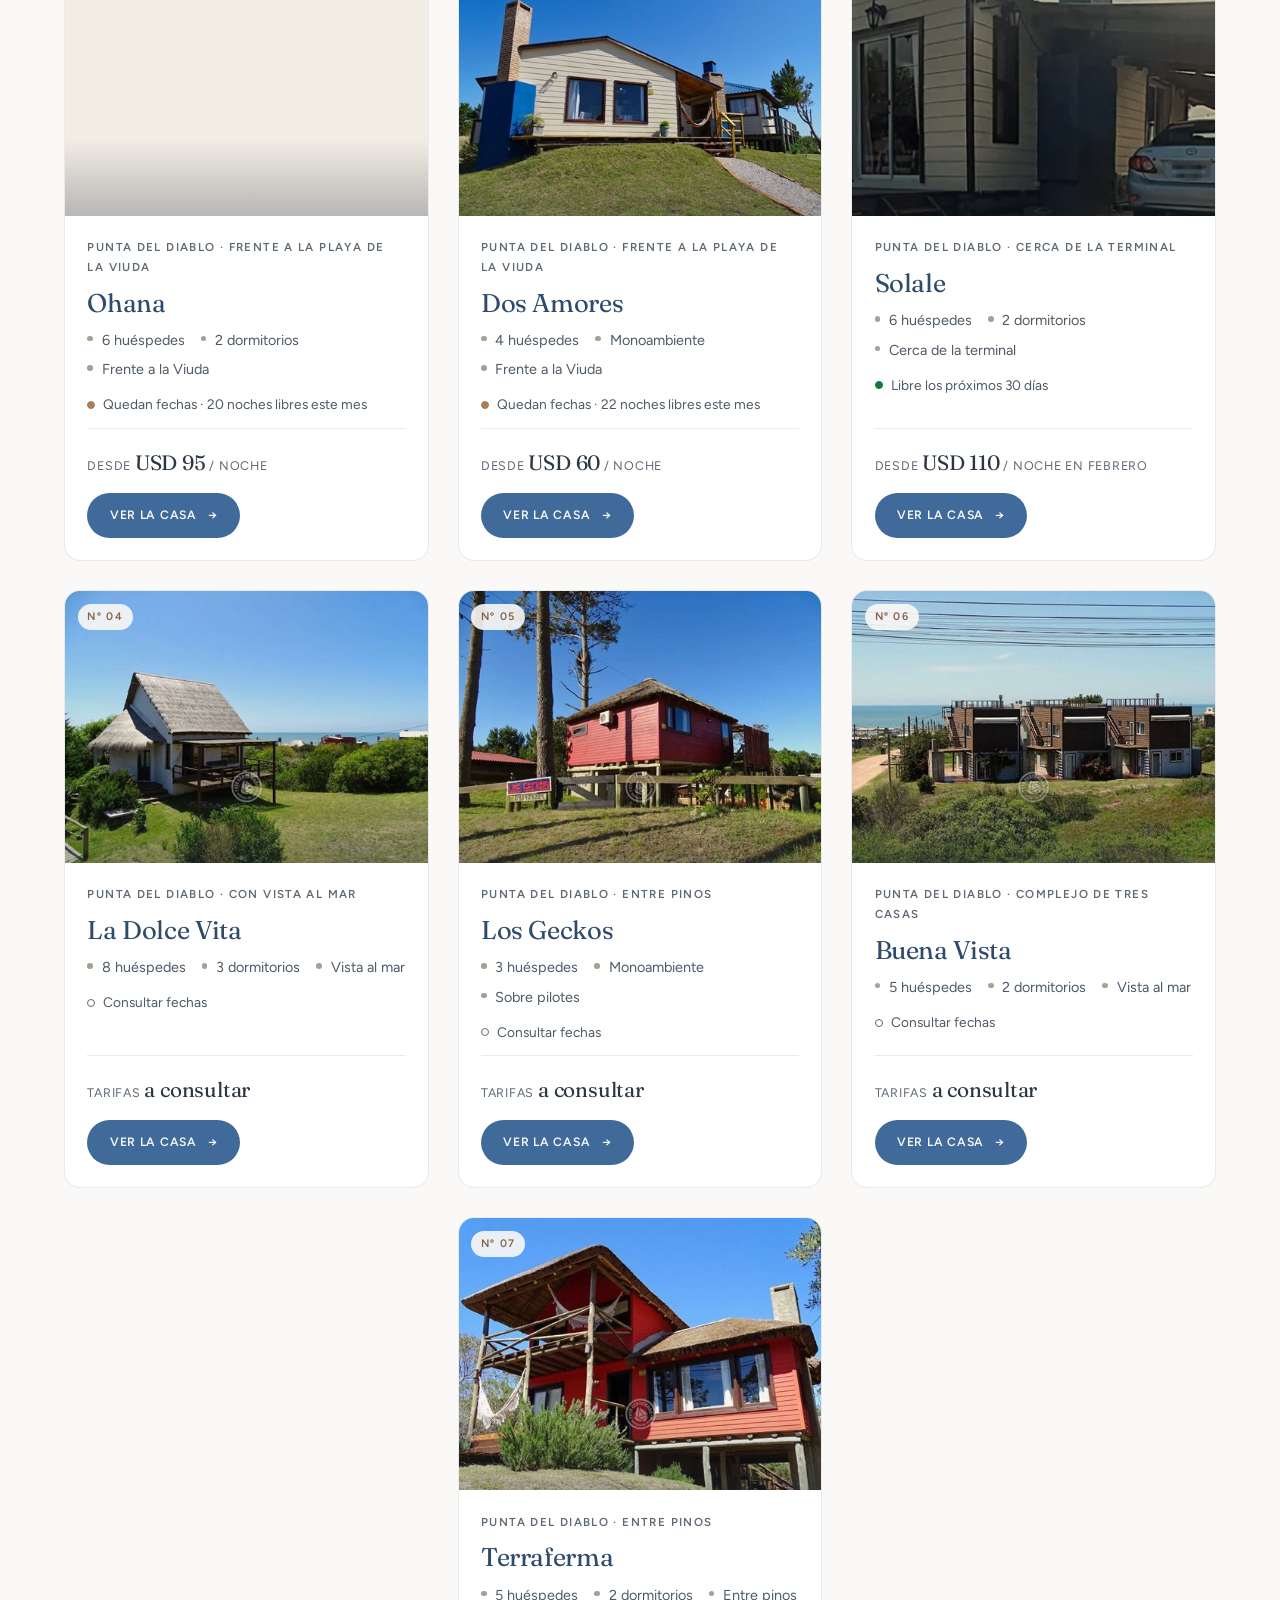
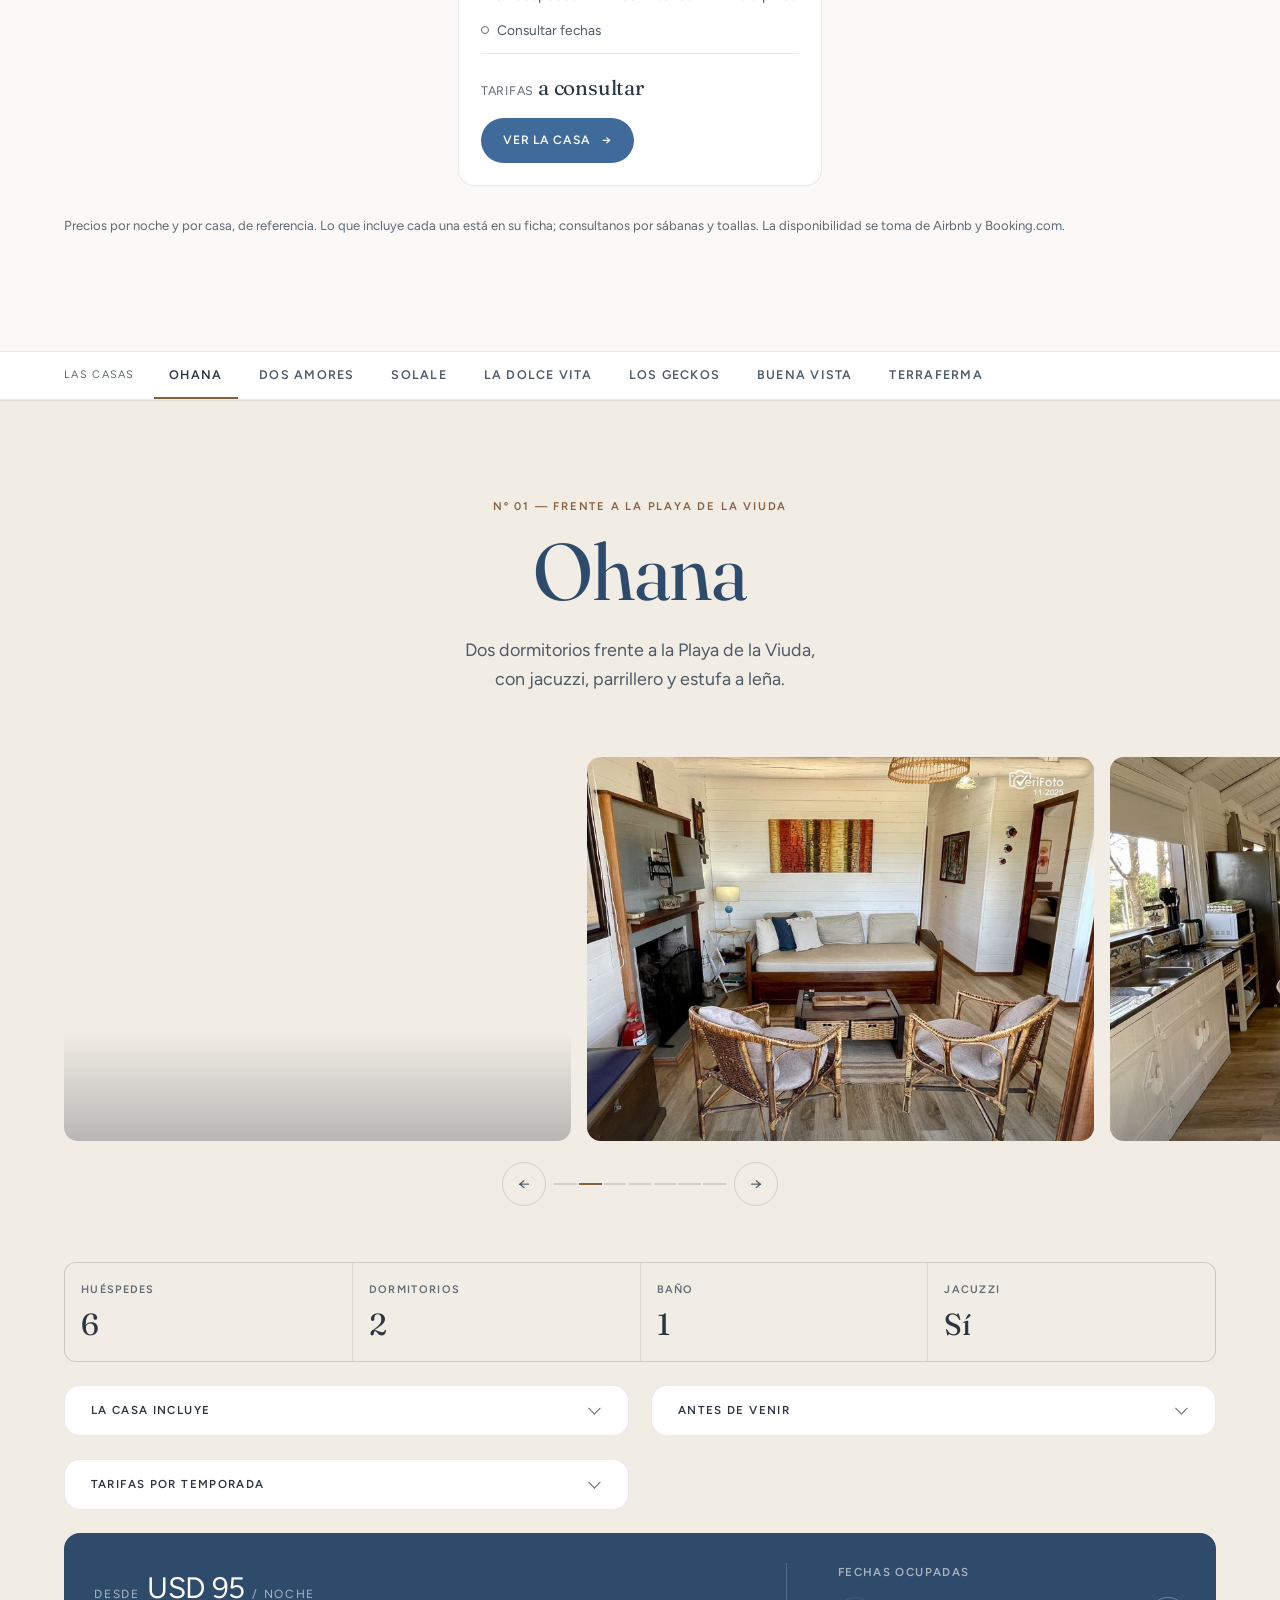
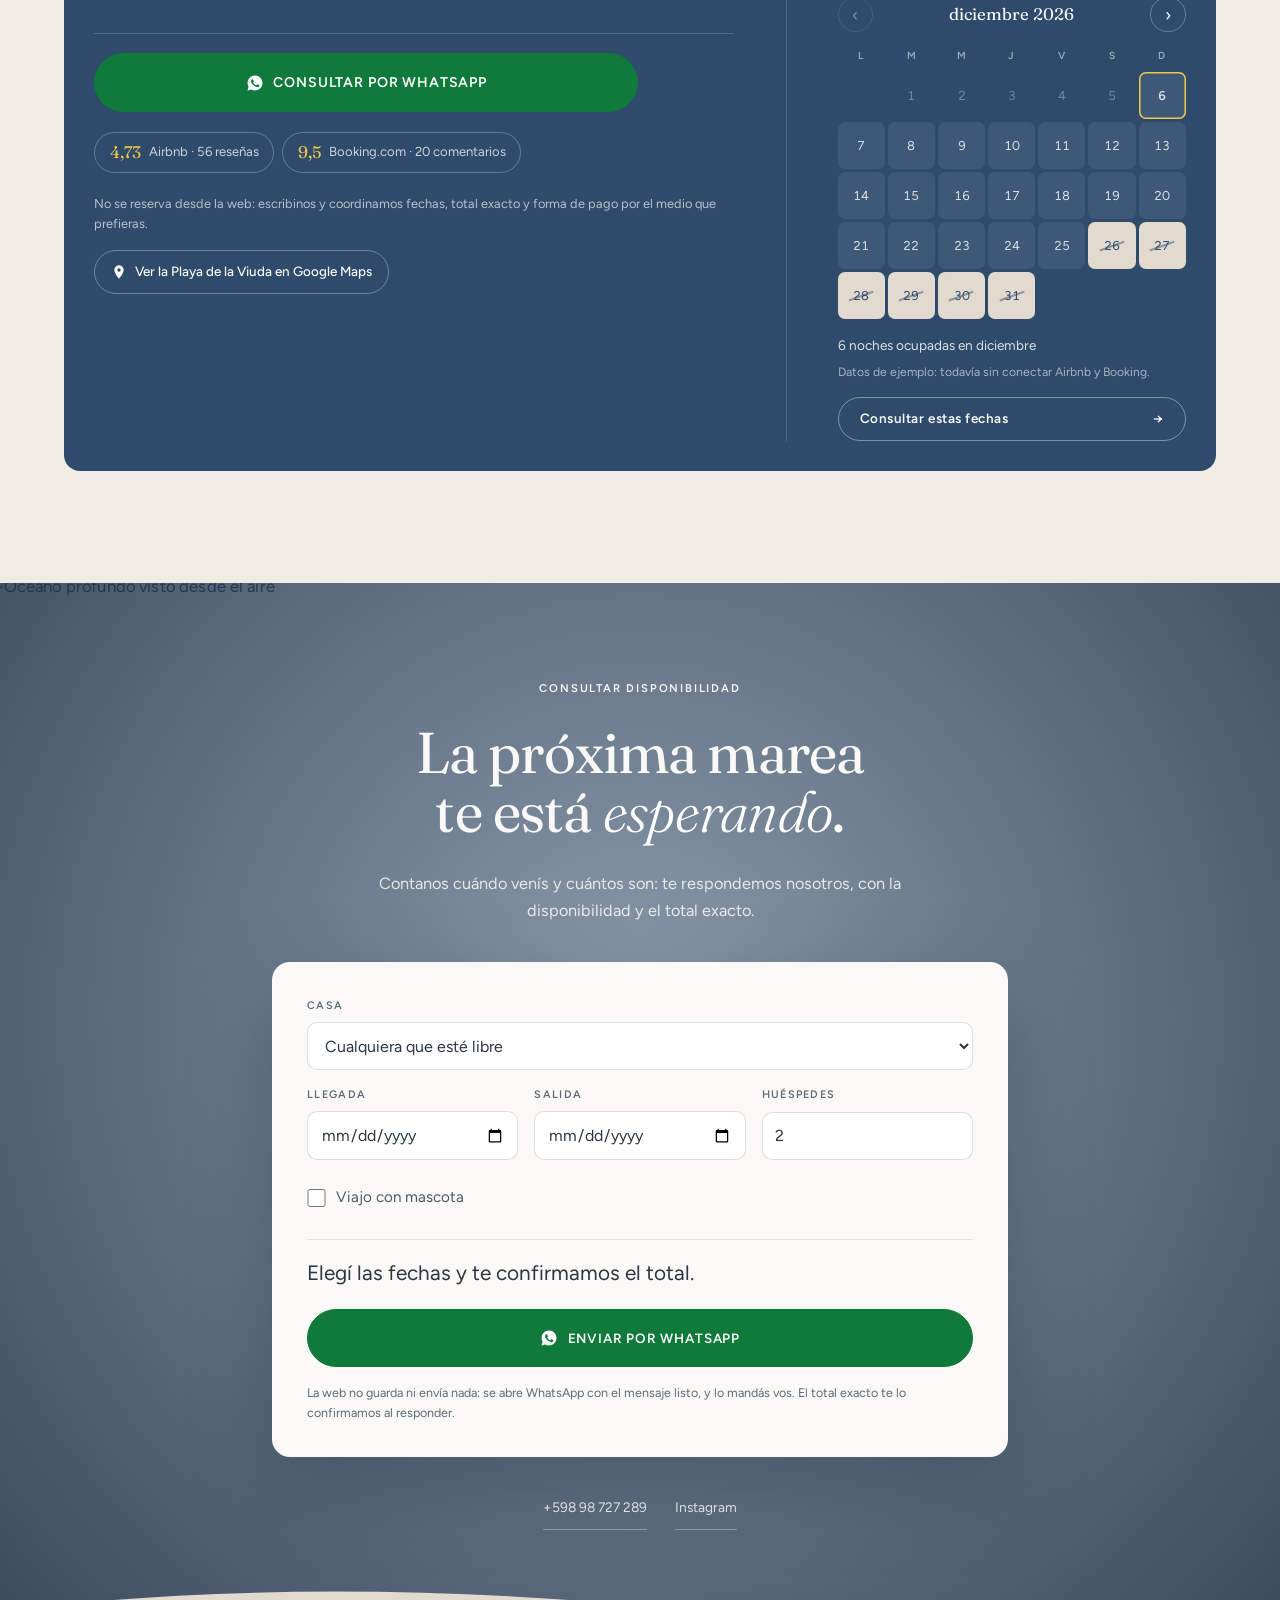
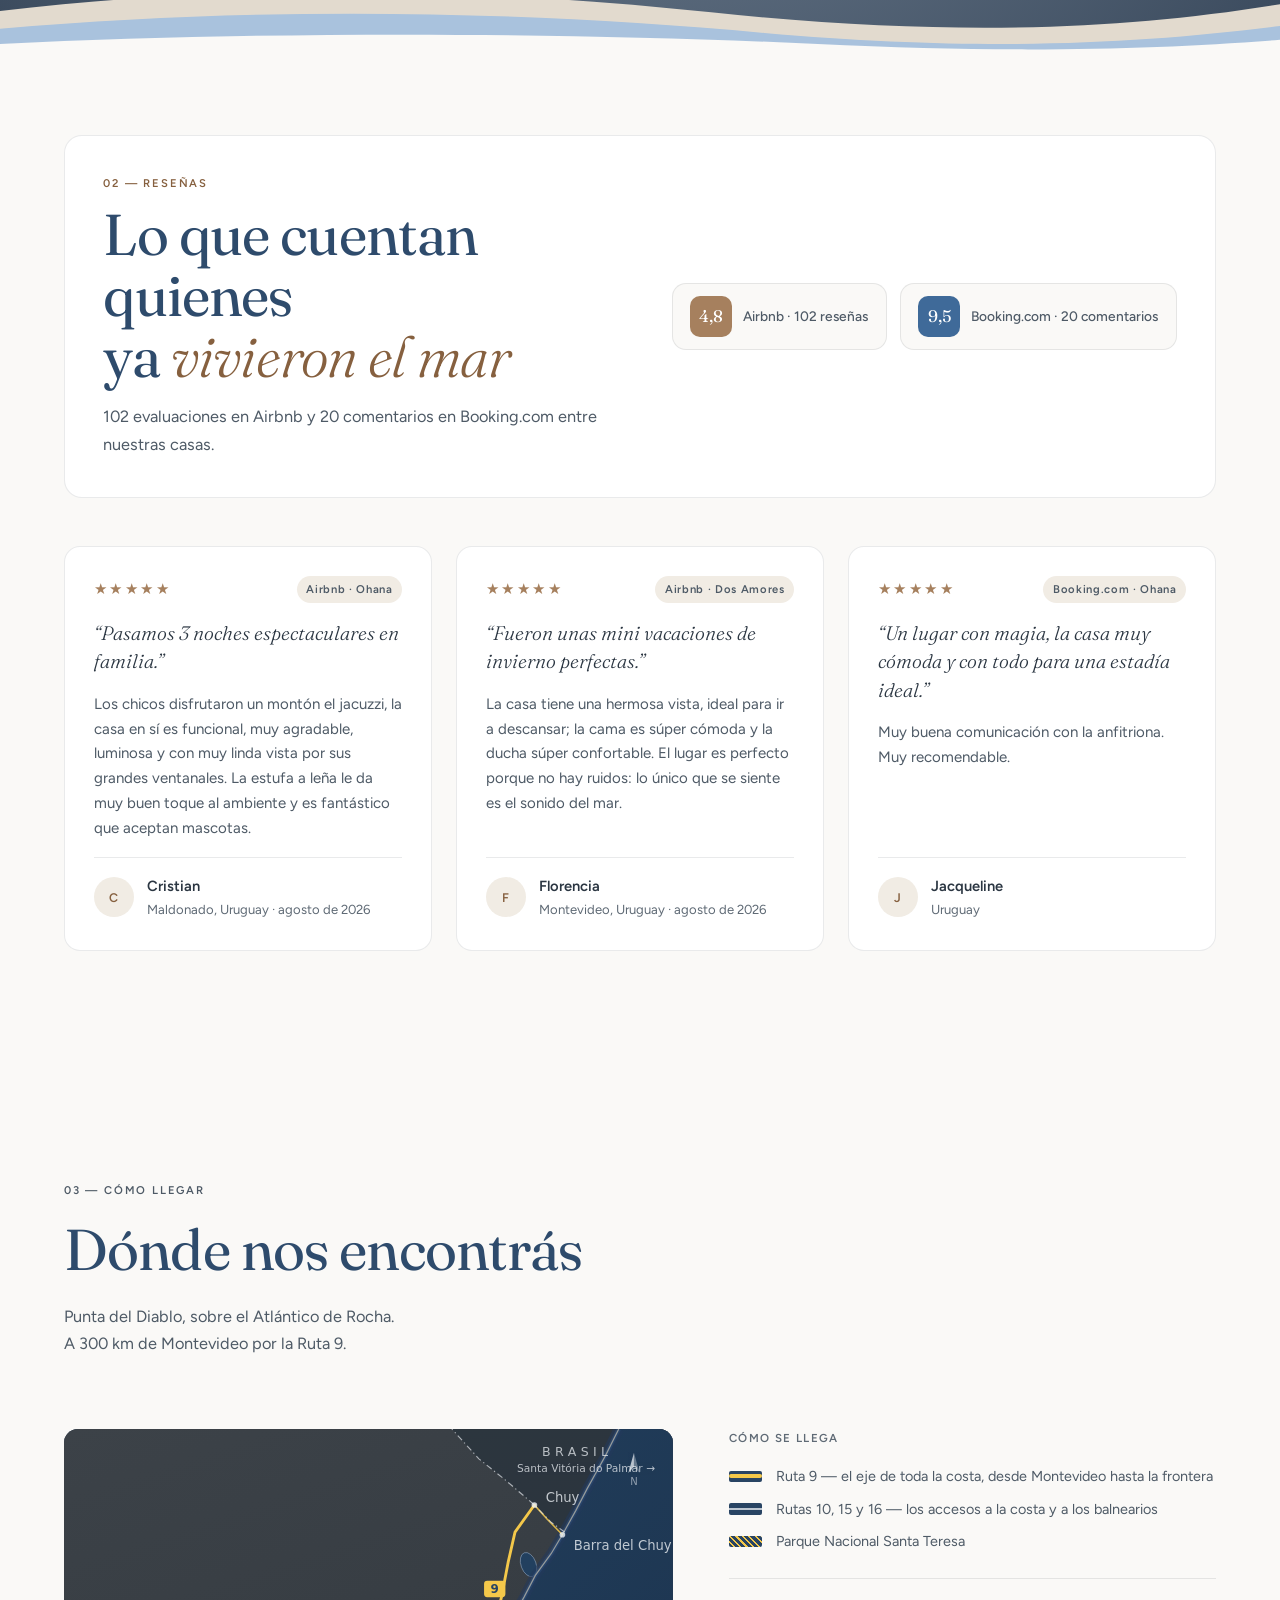
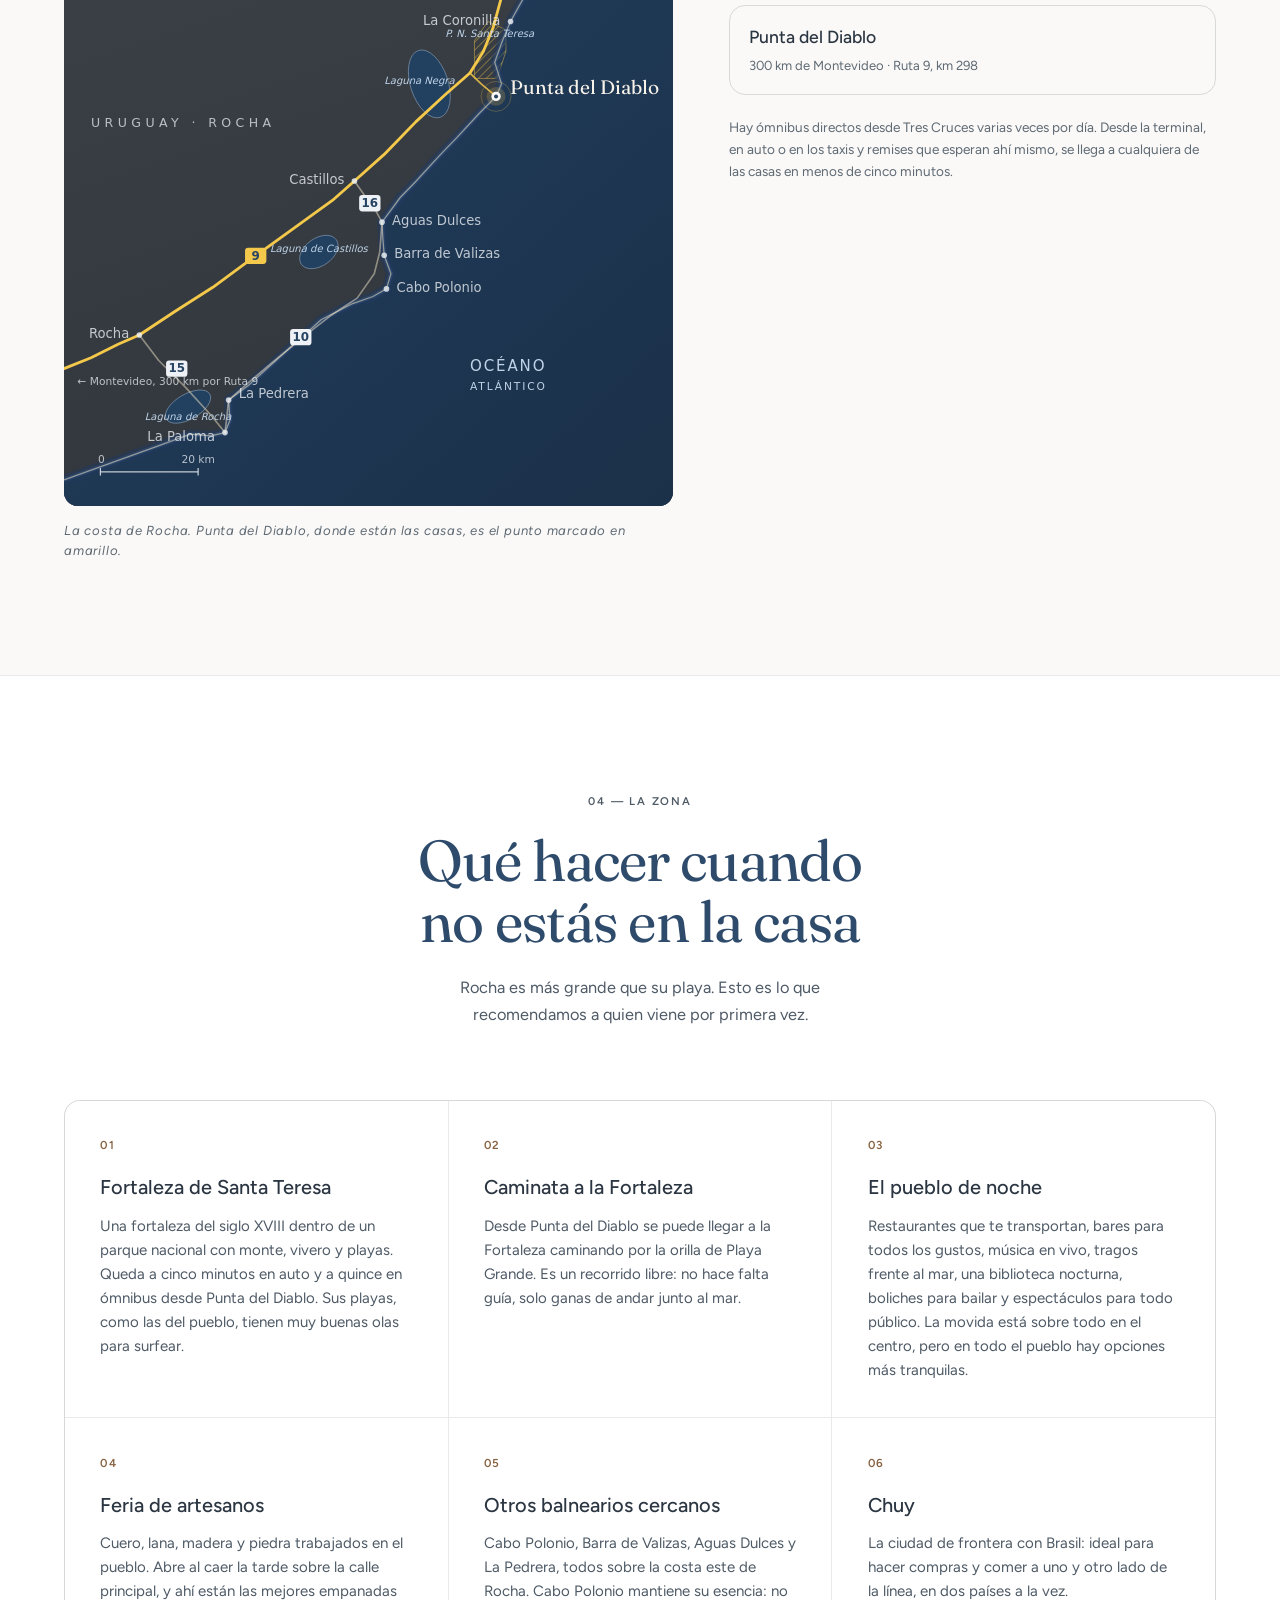
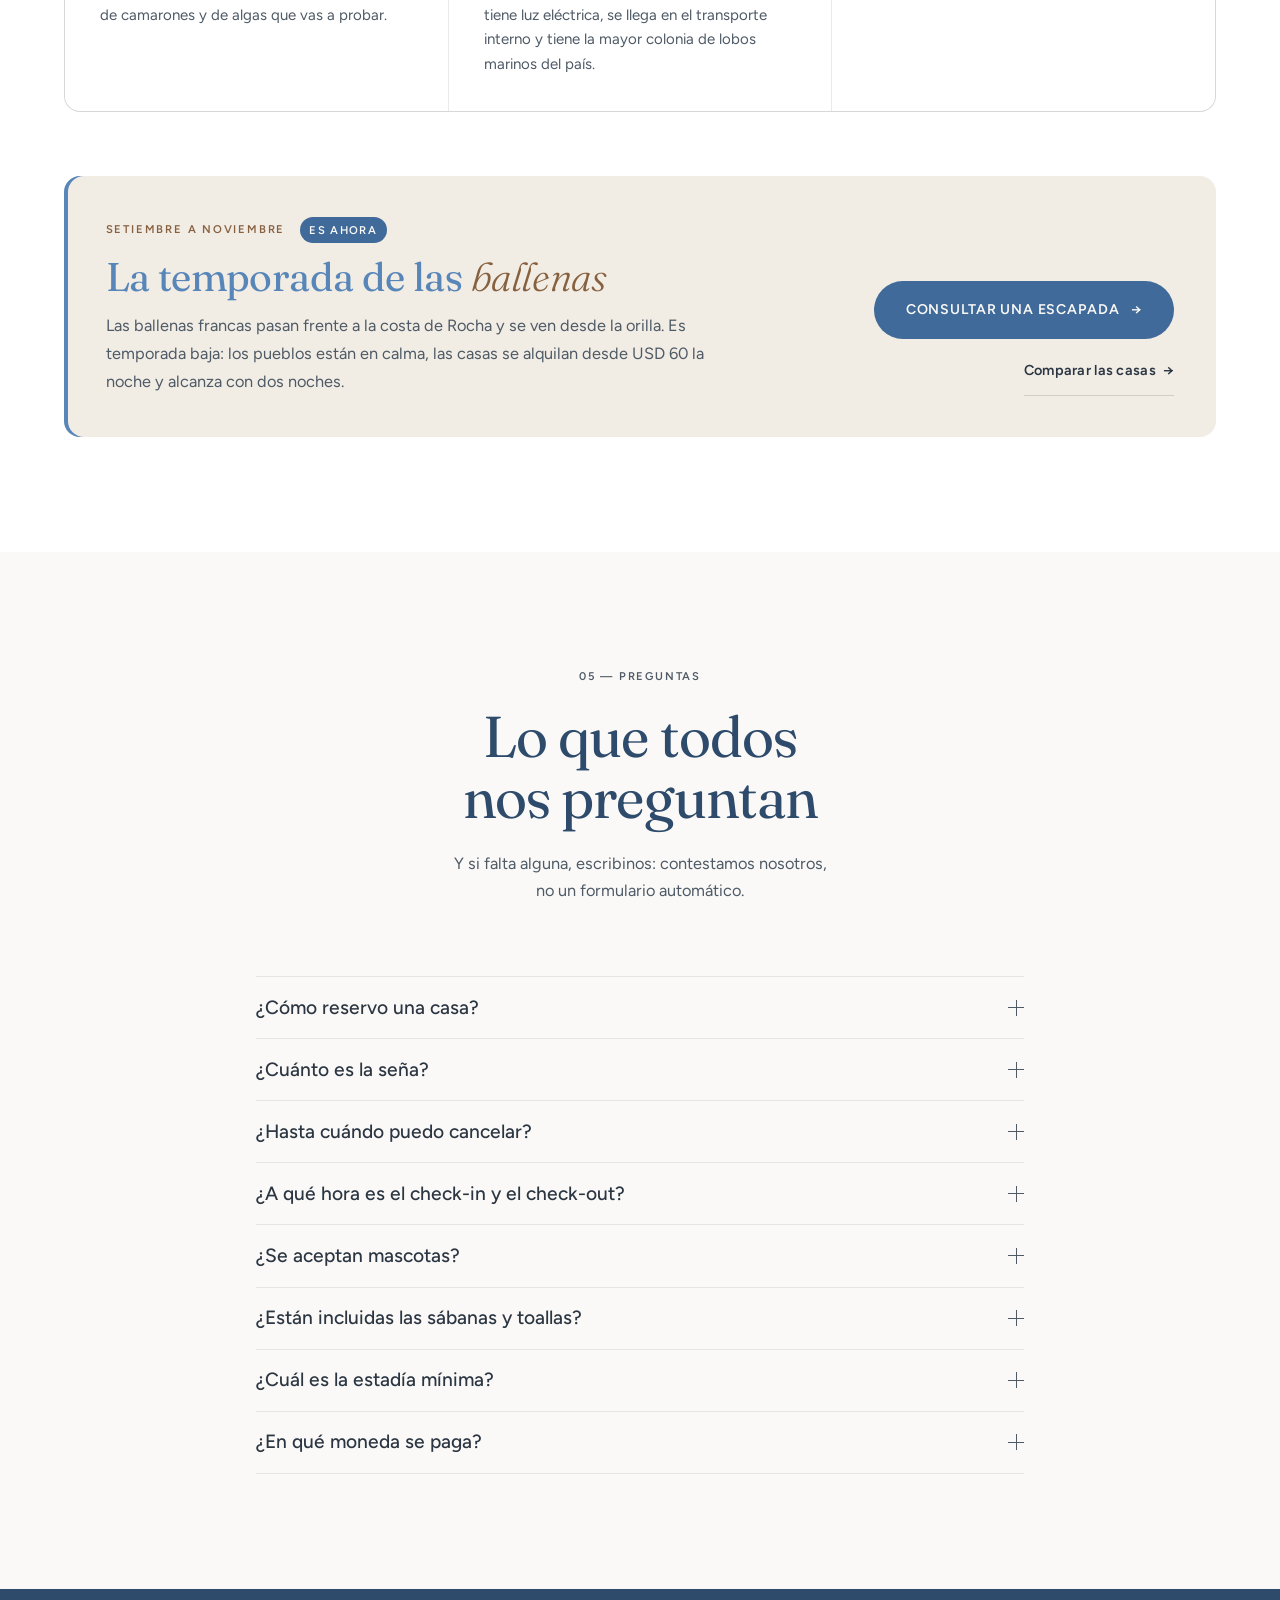
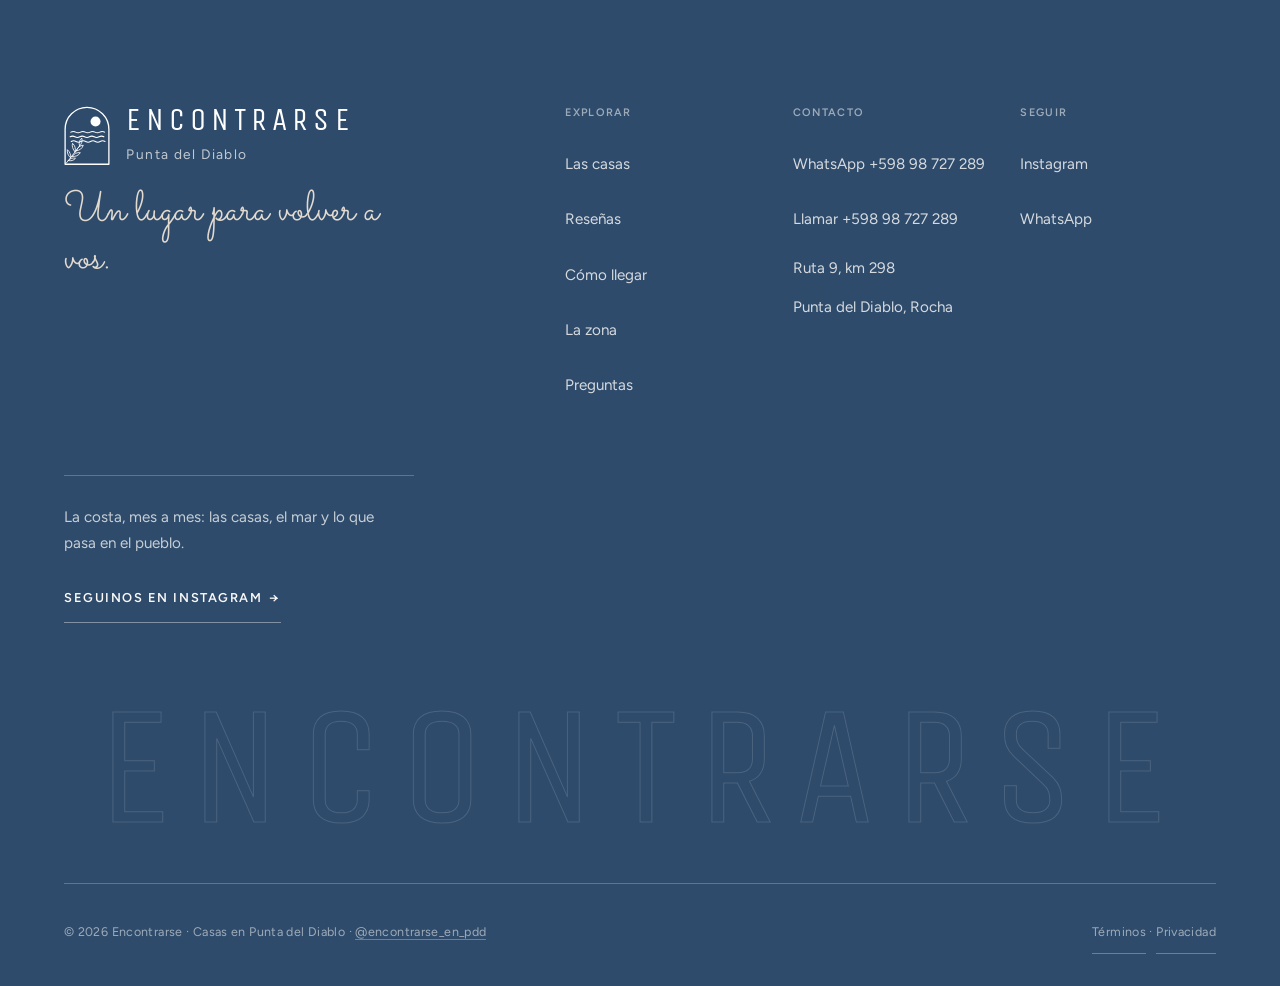
==== commit d5698fae: "Solale: galeria completa en WebP Nueve fotos de Solale (fachada, living, balcon, parrillero, dormito" ====
--- a/index.html
+++ b/index.html
@@ -164,7 +164,7 @@
   <link rel="preconnect" href="https://fonts.gstatic.com" crossorigin>
   <link rel="preconnect" href="https://images.unsplash.com">
   <link href="https://fonts.googleapis.com/css2?family=Figtree:wght@300;400;500;600&family=Fraunces:ital,opsz,wght@0,9..144,300;0,9..144,400;1,9..144,300;1,9..144,400&family=Sacramento&family=Unica+One&display=swap" rel="stylesheet">
-  <link rel="stylesheet" href="styles.css?v=53">
+  <link rel="stylesheet" href="styles.css?v=54">
 </head>
 <body>
 
@@ -388,7 +388,7 @@
         </article>
         <article class="casa-card" data-reveal>
           <a class="casa-card-media frame frame--media" href="#casa-solale" data-house="casa-solale" tabindex="-1" aria-hidden="true">
-            <img src="assets/img/casas/solale-1-731.jpg" srcset="assets/img/casas/solale-1-480.jpg 480w, assets/img/casas/solale-1-731.jpg 731w" sizes="(max-width: 640px) 92vw, (max-width: 1080px) 46vw, 30vw" alt="Solale: casa de madera clara con chimenea y cochera techada" loading="lazy" decoding="async">
+            <img src="assets/img/casas/solale-1-768.webp" srcset="assets/img/casas/solale-1-480.webp 480w, assets/img/casas/solale-1-768.webp 768w, assets/img/casas/solale-1-1366.webp 1366w" sizes="(max-width: 640px) 92vw, (max-width: 1080px) 46vw, 30vw" alt="Solale: casa de madera clara con chimenea y cochera techada" loading="lazy" decoding="async">
             <span class="casa-card-num">N&ordm; 03</span>
           </a>
           <div class="casa-card-body">
@@ -821,14 +821,59 @@
       </div>
 
       <div class="house-body">
-        <div class="gallery gallery--single" data-gallery>
+        <div class="gallery" data-gallery>
           <ul class="gallery-track" data-gallery-track>
             <li class="gallery-item">
               <div class="frame frame--media">
-                <img src="assets/img/casas/solale-1-731.jpg" srcset="assets/img/casas/solale-1-480.jpg 480w, assets/img/casas/solale-1-731.jpg 731w" sizes="(max-width: 920px) 86vw, (max-width: 1420px) 42vw, 600px" alt="Solale: casa de madera clara con chimenea y cochera techada" loading="lazy" decoding="async">
+                <img src="assets/img/casas/solale-1-1366.webp" srcset="assets/img/casas/solale-1-480.webp 480w, assets/img/casas/solale-1-768.webp 768w, assets/img/casas/solale-1-1366.webp 1366w" sizes="(max-width: 920px) 86vw, (max-width: 1420px) 42vw, 600px" alt="Solale: casa de madera clara con chimenea y cochera techada" loading="lazy" decoding="async">
+              </div>
+            </li>
+            <li class="gallery-item">
+              <div class="frame frame--media">
+                <img src="assets/img/casas/solale-2-1366.webp" srcset="assets/img/casas/solale-2-480.webp 480w, assets/img/casas/solale-2-768.webp 768w, assets/img/casas/solale-2-1366.webp 1366w" sizes="(max-width: 920px) 86vw, (max-width: 1420px) 42vw, 600px" alt="Living comedor con mesa larga, sillas verdes y salida al jard&iacute;n" loading="lazy" decoding="async">
+              </div>
+            </li>
+            <li class="gallery-item">
+              <div class="frame frame--media">
+                <img src="assets/img/casas/solale-3-1366.webp" srcset="assets/img/casas/solale-3-480.webp 480w, assets/img/casas/solale-3-768.webp 768w, assets/img/casas/solale-3-1366.webp 1366w" sizes="(max-width: 920px) 86vw, (max-width: 1420px) 42vw, 600px" alt="Balc&oacute;n con banco de madera y vista al pueblo" loading="lazy" decoding="async">
+              </div>
+            </li>
+            <li class="gallery-item">
+              <div class="frame frame--media">
+                <img src="assets/img/casas/solale-4-1366.webp" srcset="assets/img/casas/solale-4-480.webp 480w, assets/img/casas/solale-4-768.webp 768w, assets/img/casas/solale-4-1366.webp 1366w" sizes="(max-width: 920px) 86vw, (max-width: 1420px) 42vw, 600px" alt="Parrillero de ladrillo en el deck" loading="lazy" decoding="async">
+              </div>
+            </li>
+            <li class="gallery-item">
+              <div class="frame frame--media">
+                <img src="assets/img/casas/solale-5-1366.webp" srcset="assets/img/casas/solale-5-480.webp 480w, assets/img/casas/solale-5-768.webp 768w, assets/img/casas/solale-5-1366.webp 1366w" sizes="(max-width: 920px) 86vw, (max-width: 1420px) 42vw, 600px" alt="Dormitorio con cama doble y almohadones blancos" loading="lazy" decoding="async">
+              </div>
+            </li>
+            <li class="gallery-item">
+              <div class="frame frame--media">
+                <img src="assets/img/casas/solale-6-1366.webp" srcset="assets/img/casas/solale-6-480.webp 480w, assets/img/casas/solale-6-768.webp 768w, assets/img/casas/solale-6-1366.webp 1366w" sizes="(max-width: 920px) 86vw, (max-width: 1420px) 42vw, 600px" alt="Dormitorio con cama doble y pared verde" loading="lazy" decoding="async">
+              </div>
+            </li>
+            <li class="gallery-item">
+              <div class="frame frame--media">
+                <img src="assets/img/casas/solale-7-1366.webp" srcset="assets/img/casas/solale-7-480.webp 480w, assets/img/casas/solale-7-768.webp 768w, assets/img/casas/solale-7-1366.webp 1366w" sizes="(max-width: 920px) 86vw, (max-width: 1420px) 42vw, 600px" alt="Dormitorio con cucheta y cama" loading="lazy" decoding="async">
+              </div>
+            </li>
+            <li class="gallery-item">
+              <div class="frame frame--media">
+                <img src="assets/img/casas/solale-8-1366.webp" srcset="assets/img/casas/solale-8-480.webp 480w, assets/img/casas/solale-8-768.webp 768w, assets/img/casas/solale-8-1366.webp 1366w" sizes="(max-width: 920px) 86vw, (max-width: 1420px) 42vw, 600px" alt="Dormitorio con camas, cortinas y ventilador" loading="lazy" decoding="async">
+              </div>
+            </li>
+            <li class="gallery-item">
+              <div class="frame frame--media">
+                <img src="assets/img/casas/solale-9-1366.webp" srcset="assets/img/casas/solale-9-480.webp 480w, assets/img/casas/solale-9-768.webp 768w, assets/img/casas/solale-9-1366.webp 1366w" sizes="(max-width: 920px) 86vw, (max-width: 1420px) 42vw, 600px" alt="Ba&ntilde;o revestido con venecitas" loading="lazy" decoding="async">
               </div>
             </li>
           </ul>
+          <div class="gallery-nav" data-gallery-nav hidden>
+            <button type="button" class="gallery-arrow" data-dir="-1" aria-label="Foto anterior"><span aria-hidden="true">&larr;</span></button>
+            <div class="gallery-dots" aria-label="Fotos de Solale"><button type="button" class="gallery-dot is-on" data-go="0"><span class="u-sr">Foto 1 de 9</span></button><button type="button" class="gallery-dot" data-go="1"><span class="u-sr">Foto 2 de 9</span></button><button type="button" class="gallery-dot" data-go="2"><span class="u-sr">Foto 3 de 9</span></button><button type="button" class="gallery-dot" data-go="3"><span class="u-sr">Foto 4 de 9</span></button><button type="button" class="gallery-dot" data-go="4"><span class="u-sr">Foto 5 de 9</span></button><button type="button" class="gallery-dot" data-go="5"><span class="u-sr">Foto 6 de 9</span></button><button type="button" class="gallery-dot" data-go="6"><span class="u-sr">Foto 7 de 9</span></button><button type="button" class="gallery-dot" data-go="7"><span class="u-sr">Foto 8 de 9</span></button><button type="button" class="gallery-dot" data-go="8"><span class="u-sr">Foto 9 de 9</span></button></div>
+            <button type="button" class="gallery-arrow" data-dir="1" aria-label="Foto siguiente"><span aria-hidden="true">&rarr;</span></button>
+          </div>
         </div>
 
         <div class="house-cols">
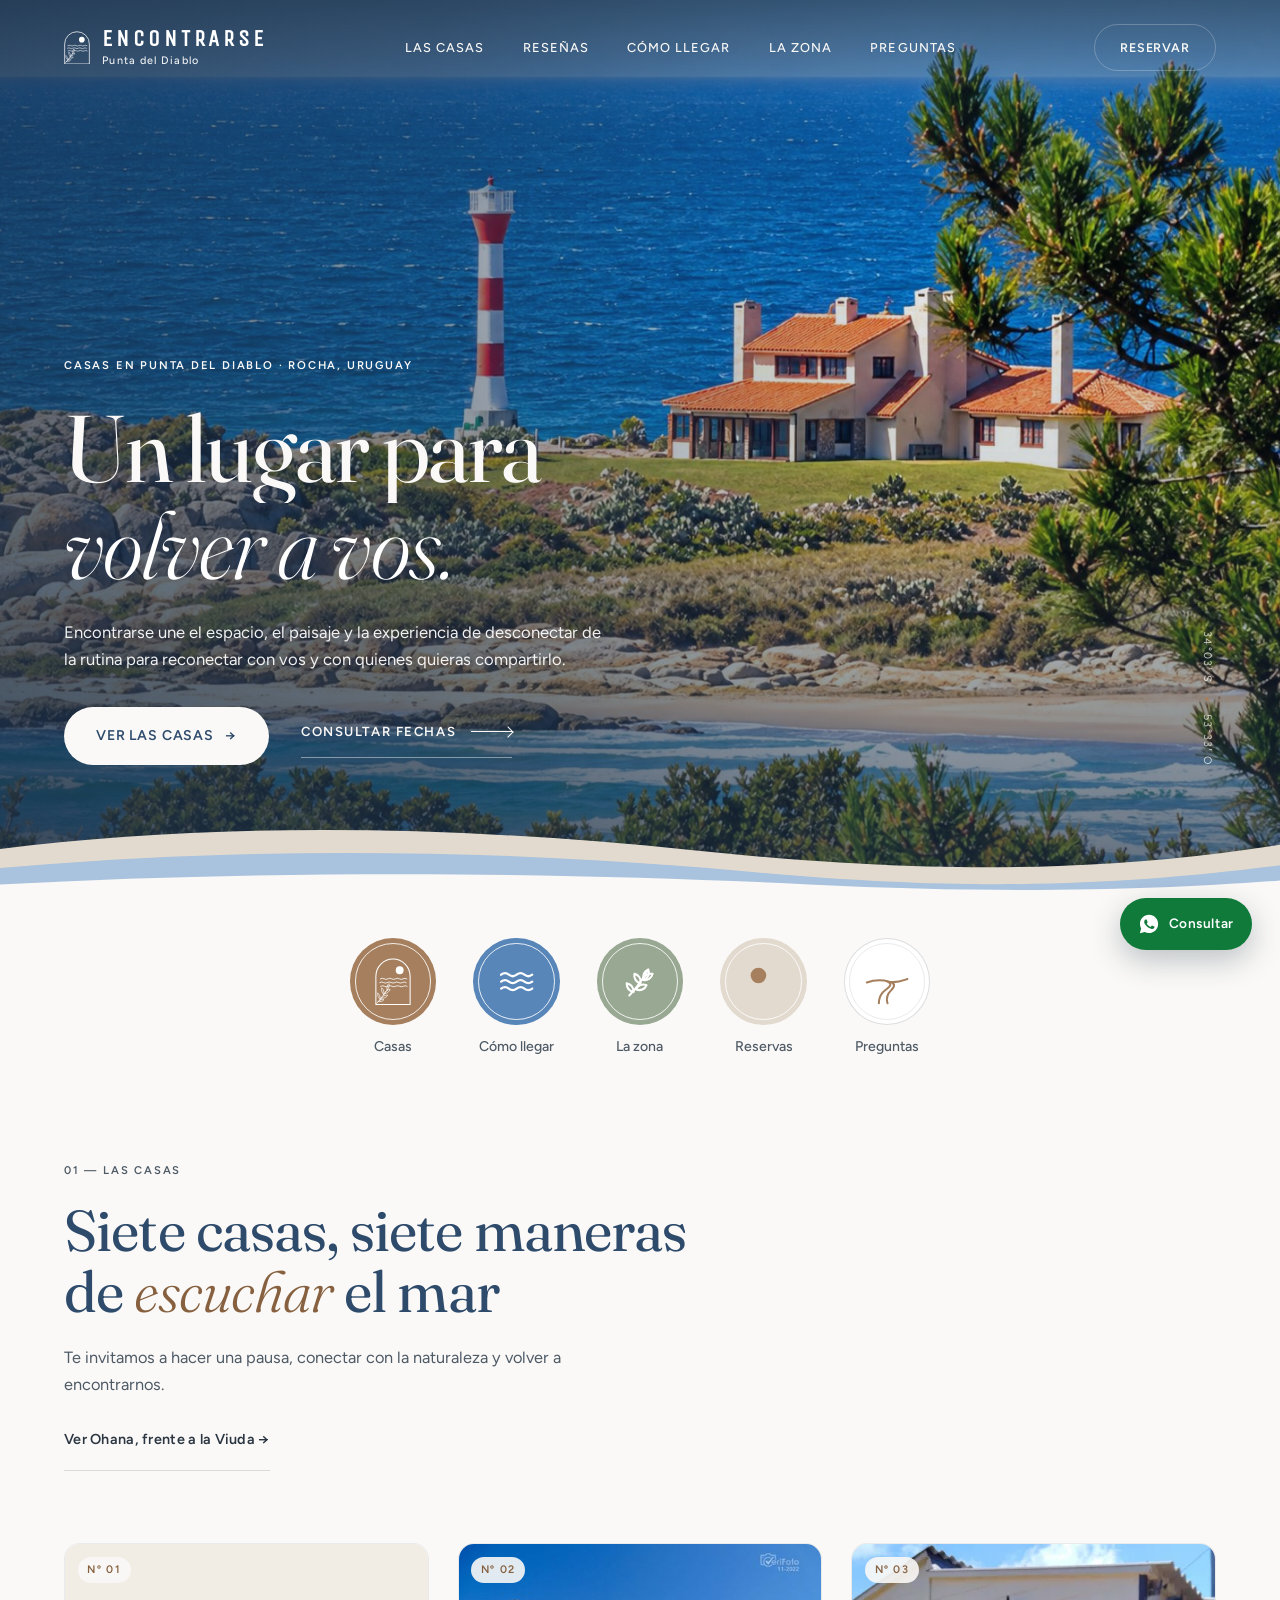
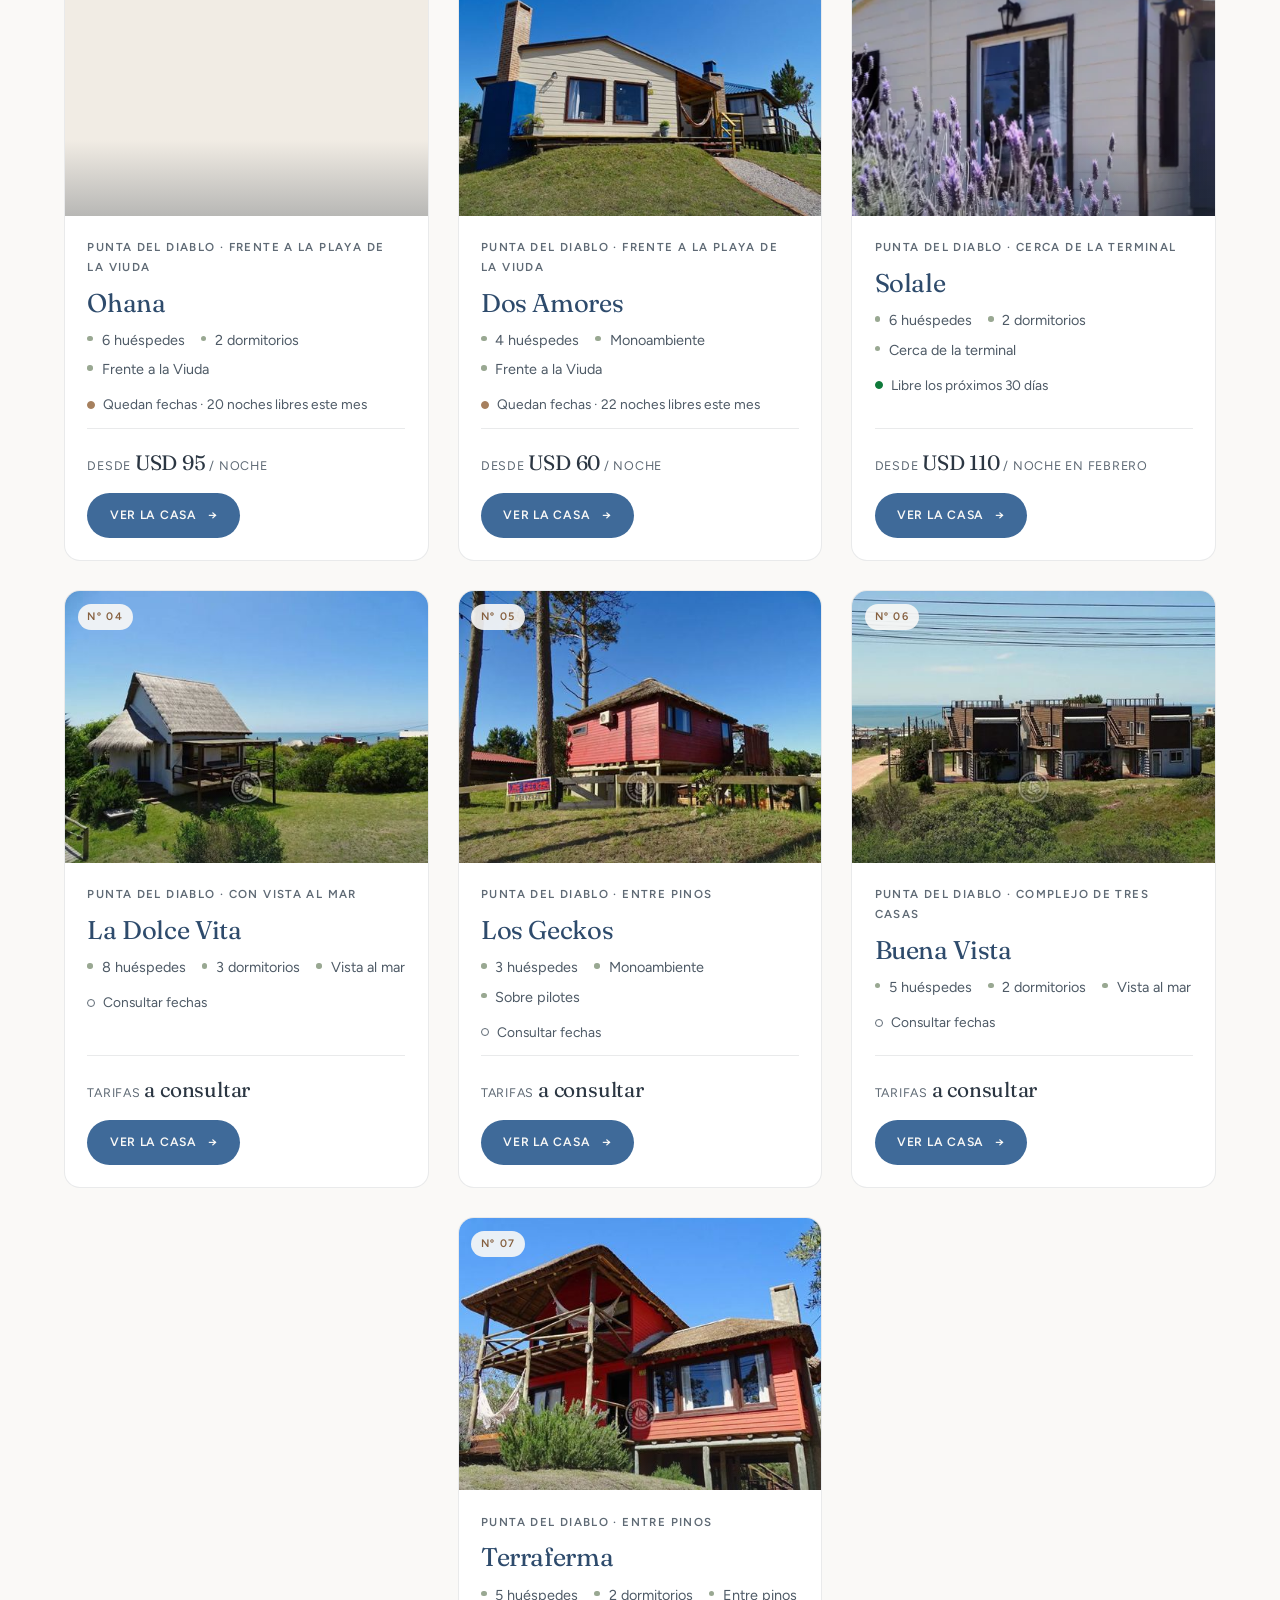
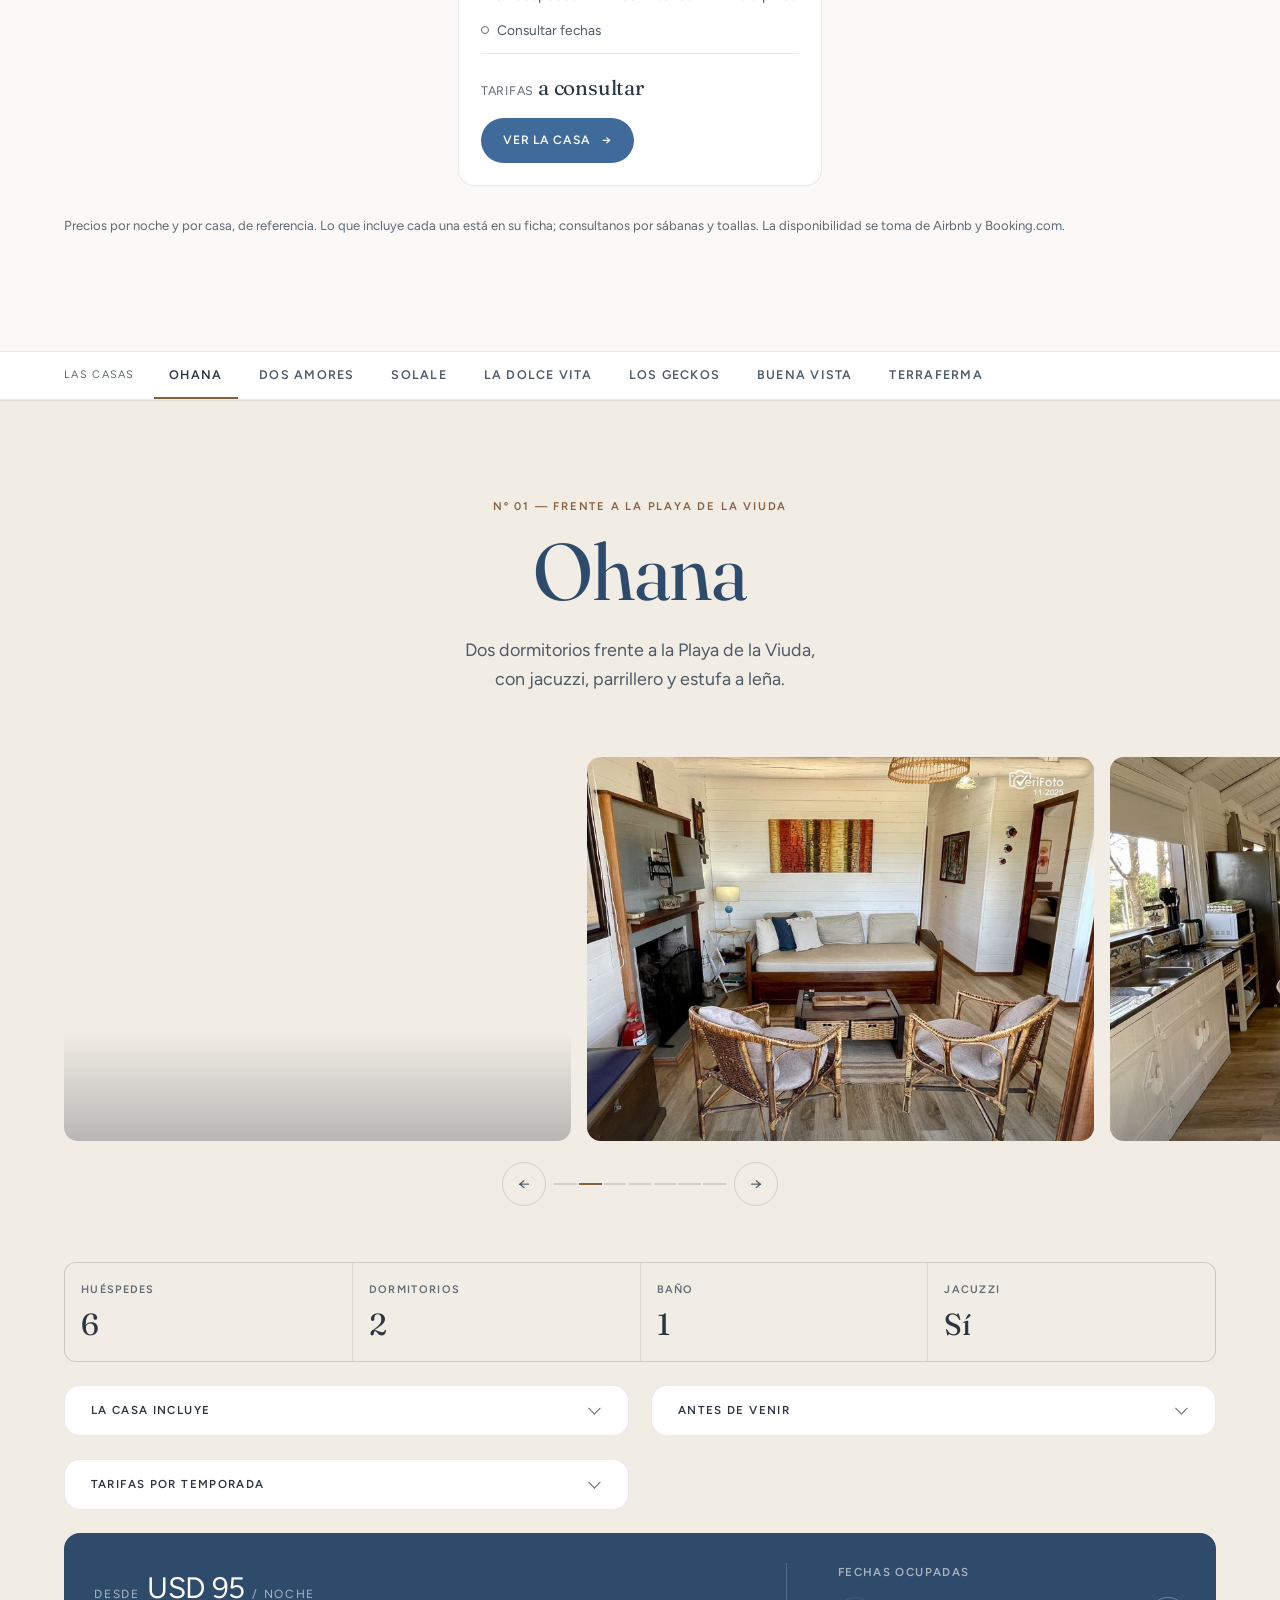
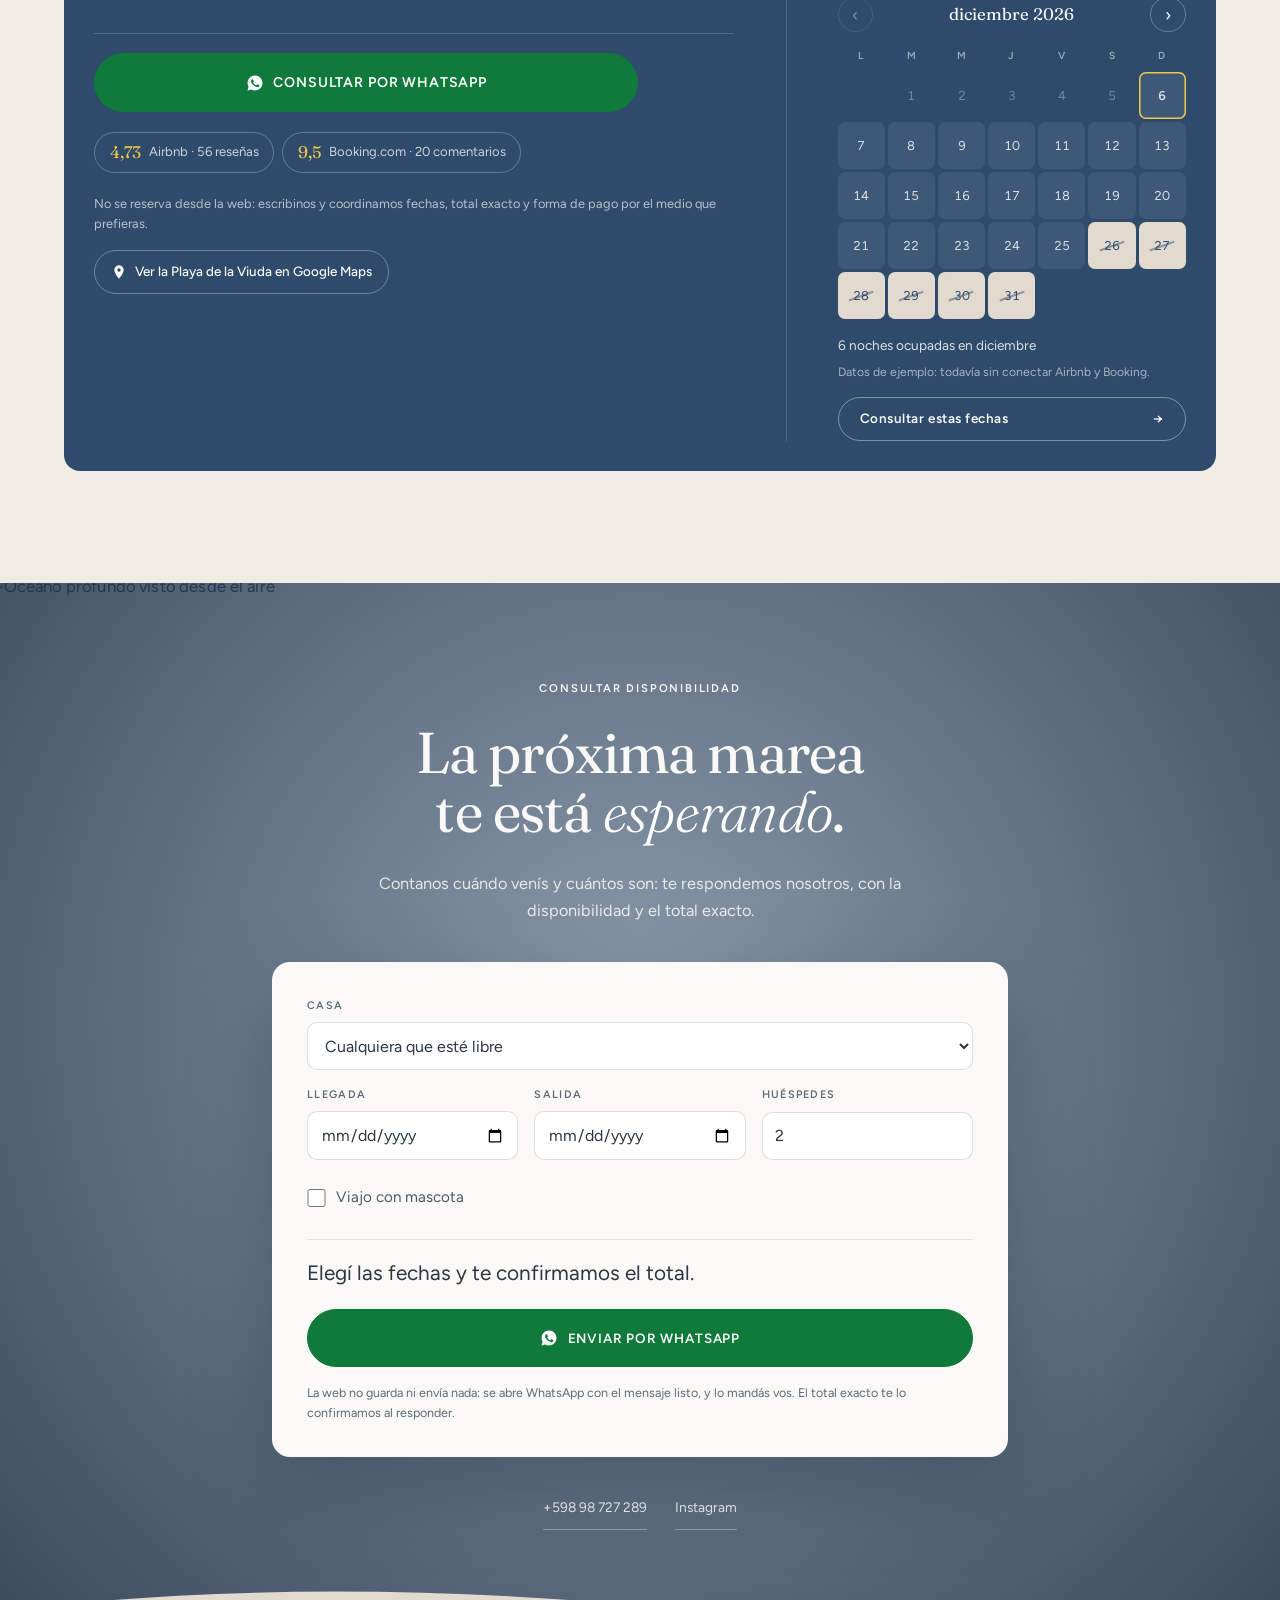
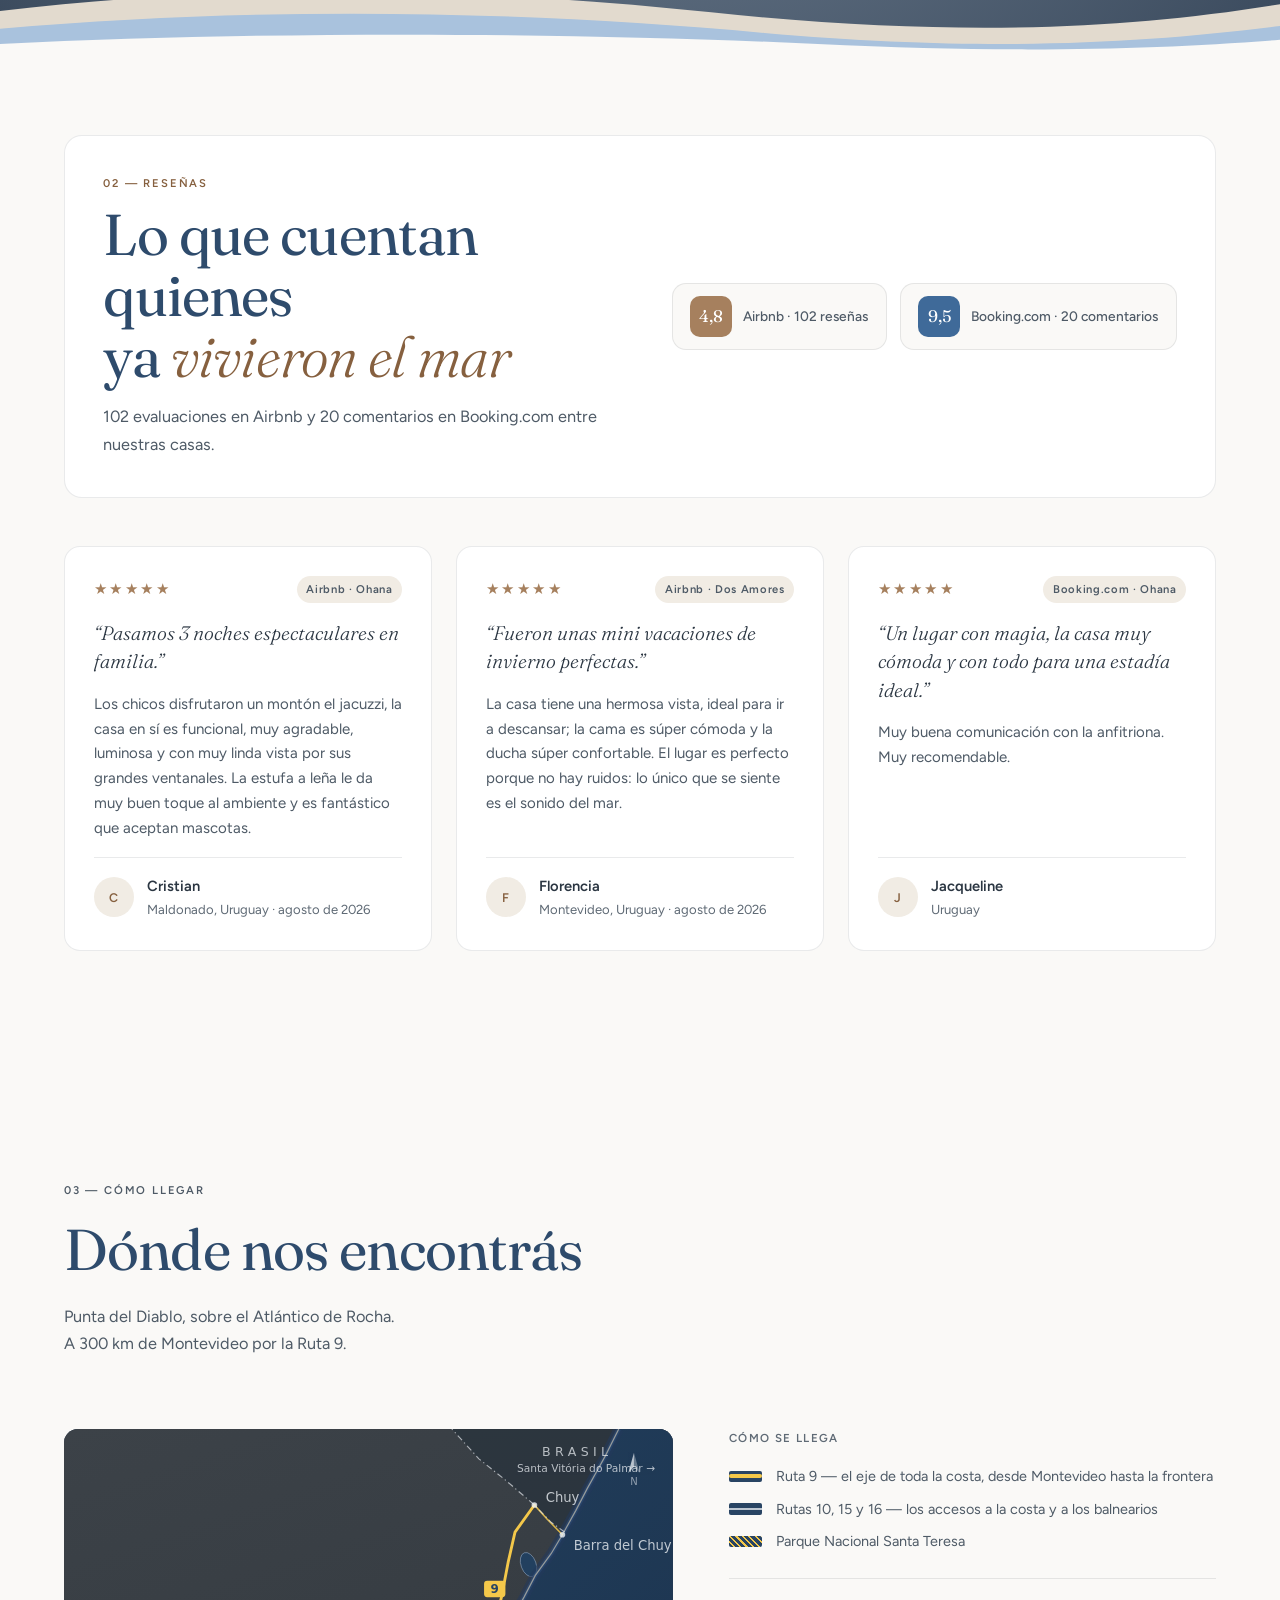
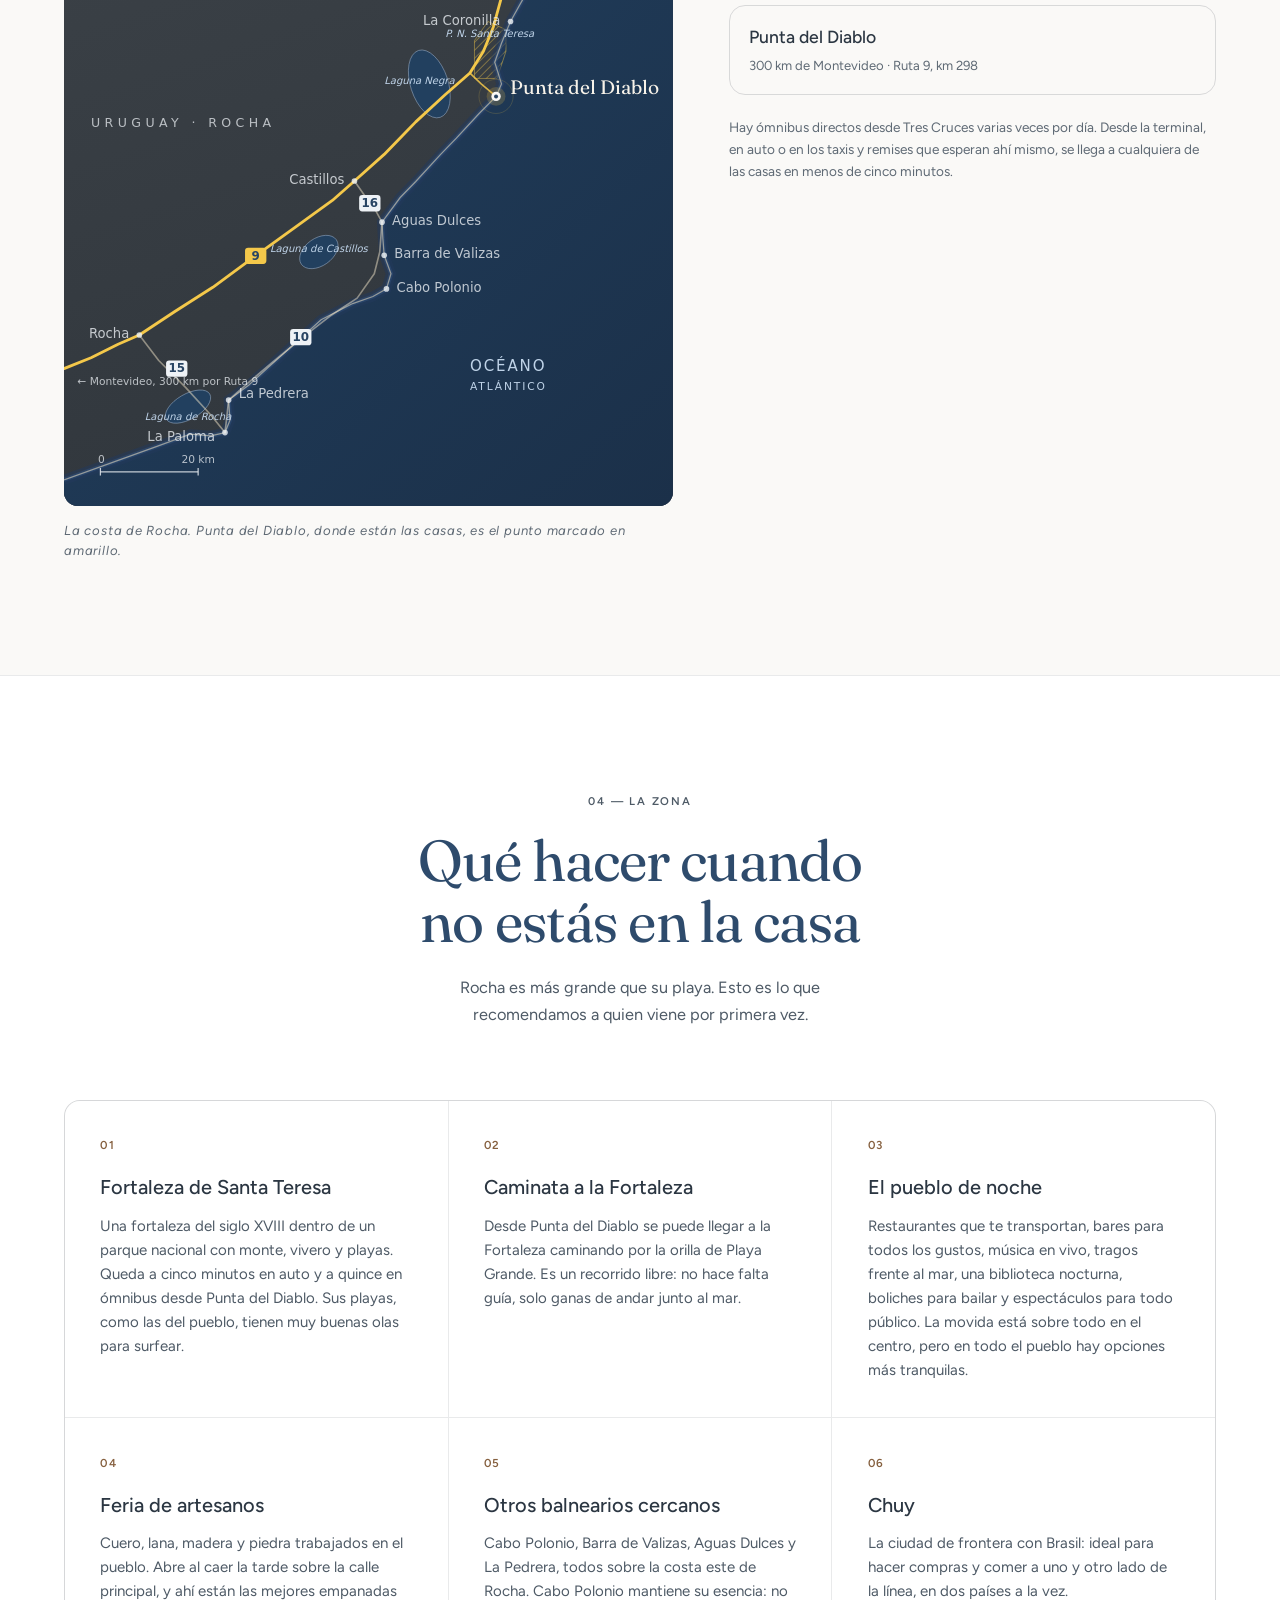
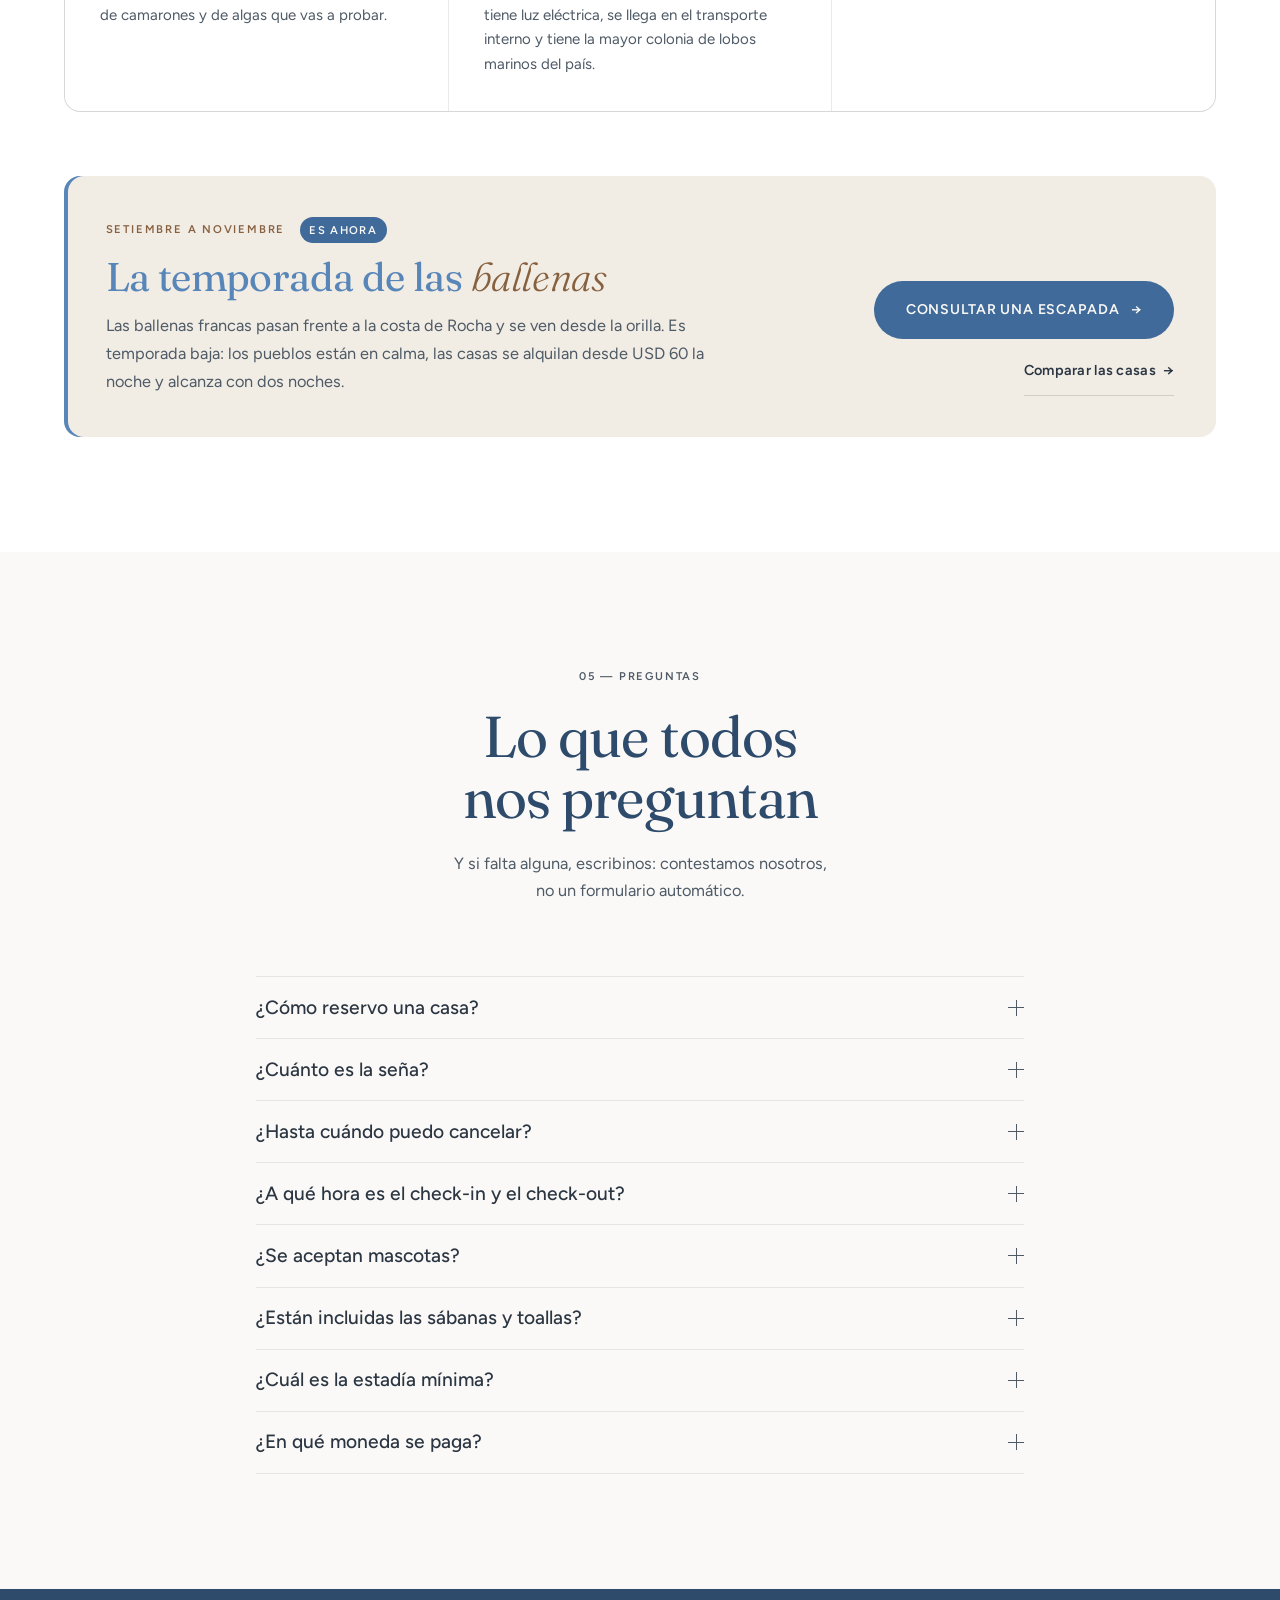
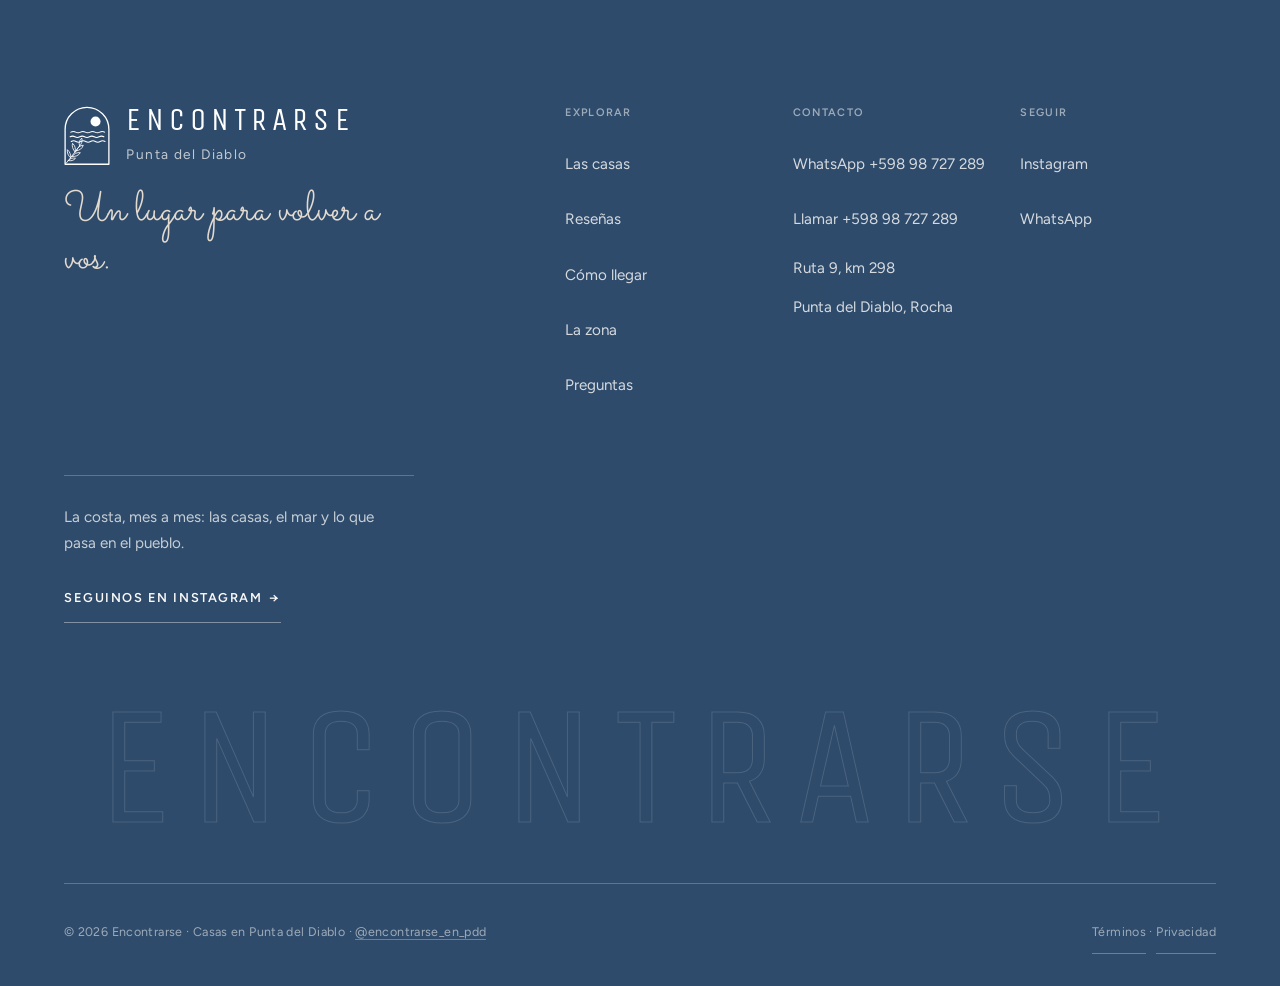
==== commit 794617a4: "Solale: portada con lavandas y foto del jardin Once fotos en WebP: fachada entre lavandas (portada)," ====
--- a/index.html
+++ b/index.html
@@ -164,7 +164,7 @@
   <link rel="preconnect" href="https://fonts.gstatic.com" crossorigin>
   <link rel="preconnect" href="https://images.unsplash.com">
   <link href="https://fonts.googleapis.com/css2?family=Figtree:wght@300;400;500;600&family=Fraunces:ital,opsz,wght@0,9..144,300;0,9..144,400;1,9..144,300;1,9..144,400&family=Sacramento&family=Unica+One&display=swap" rel="stylesheet">
-  <link rel="stylesheet" href="styles.css?v=54">
+  <link rel="stylesheet" href="styles.css?v=55">
 </head>
 <body>
 
@@ -388,7 +388,7 @@
         </article>
         <article class="casa-card" data-reveal>
           <a class="casa-card-media frame frame--media" href="#casa-solale" data-house="casa-solale" tabindex="-1" aria-hidden="true">
-            <img src="assets/img/casas/solale-1-768.webp" srcset="assets/img/casas/solale-1-480.webp 480w, assets/img/casas/solale-1-768.webp 768w, assets/img/casas/solale-1-1366.webp 1366w" sizes="(max-width: 640px) 92vw, (max-width: 1080px) 46vw, 30vw" alt="Solale: casa de madera clara con chimenea y cochera techada" loading="lazy" decoding="async">
+            <img src="assets/img/casas/solale-1-768.webp" srcset="assets/img/casas/solale-1-480.webp 480w, assets/img/casas/solale-1-768.webp 768w, assets/img/casas/solale-1-1366.webp 1366w" sizes="(max-width: 640px) 92vw, (max-width: 1080px) 46vw, 30vw" alt="Solale: la casa de madera clara entre lavandas" loading="lazy" decoding="async">
             <span class="casa-card-num">N&ordm; 03</span>
           </a>
           <div class="casa-card-body">
@@ -825,7 +825,7 @@
           <ul class="gallery-track" data-gallery-track>
             <li class="gallery-item">
               <div class="frame frame--media">
-                <img src="assets/img/casas/solale-1-1366.webp" srcset="assets/img/casas/solale-1-480.webp 480w, assets/img/casas/solale-1-768.webp 768w, assets/img/casas/solale-1-1366.webp 1366w" sizes="(max-width: 920px) 86vw, (max-width: 1420px) 42vw, 600px" alt="Solale: casa de madera clara con chimenea y cochera techada" loading="lazy" decoding="async">
+                <img src="assets/img/casas/solale-1-1366.webp" srcset="assets/img/casas/solale-1-480.webp 480w, assets/img/casas/solale-1-768.webp 768w, assets/img/casas/solale-1-1366.webp 1366w" sizes="(max-width: 920px) 86vw, (max-width: 1420px) 42vw, 600px" alt="Solale: la casa de madera clara entre lavandas" loading="lazy" decoding="async">
               </div>
             </li>
             <li class="gallery-item">
@@ -840,38 +840,48 @@
             </li>
             <li class="gallery-item">
               <div class="frame frame--media">
-                <img src="assets/img/casas/solale-4-1366.webp" srcset="assets/img/casas/solale-4-480.webp 480w, assets/img/casas/solale-4-768.webp 768w, assets/img/casas/solale-4-1366.webp 1366w" sizes="(max-width: 920px) 86vw, (max-width: 1420px) 42vw, 600px" alt="Parrillero de ladrillo en el deck" loading="lazy" decoding="async">
-              </div>
-            </li>
-            <li class="gallery-item">
-              <div class="frame frame--media">
-                <img src="assets/img/casas/solale-5-1366.webp" srcset="assets/img/casas/solale-5-480.webp 480w, assets/img/casas/solale-5-768.webp 768w, assets/img/casas/solale-5-1366.webp 1366w" sizes="(max-width: 920px) 86vw, (max-width: 1420px) 42vw, 600px" alt="Dormitorio con cama doble y almohadones blancos" loading="lazy" decoding="async">
-              </div>
-            </li>
-            <li class="gallery-item">
-              <div class="frame frame--media">
-                <img src="assets/img/casas/solale-6-1366.webp" srcset="assets/img/casas/solale-6-480.webp 480w, assets/img/casas/solale-6-768.webp 768w, assets/img/casas/solale-6-1366.webp 1366w" sizes="(max-width: 920px) 86vw, (max-width: 1420px) 42vw, 600px" alt="Dormitorio con cama doble y pared verde" loading="lazy" decoding="async">
-              </div>
-            </li>
-            <li class="gallery-item">
-              <div class="frame frame--media">
-                <img src="assets/img/casas/solale-7-1366.webp" srcset="assets/img/casas/solale-7-480.webp 480w, assets/img/casas/solale-7-768.webp 768w, assets/img/casas/solale-7-1366.webp 1366w" sizes="(max-width: 920px) 86vw, (max-width: 1420px) 42vw, 600px" alt="Dormitorio con cucheta y cama" loading="lazy" decoding="async">
-              </div>
-            </li>
-            <li class="gallery-item">
-              <div class="frame frame--media">
-                <img src="assets/img/casas/solale-8-1366.webp" srcset="assets/img/casas/solale-8-480.webp 480w, assets/img/casas/solale-8-768.webp 768w, assets/img/casas/solale-8-1366.webp 1366w" sizes="(max-width: 920px) 86vw, (max-width: 1420px) 42vw, 600px" alt="Dormitorio con camas, cortinas y ventilador" loading="lazy" decoding="async">
-              </div>
-            </li>
-            <li class="gallery-item">
-              <div class="frame frame--media">
-                <img src="assets/img/casas/solale-9-1366.webp" srcset="assets/img/casas/solale-9-480.webp 480w, assets/img/casas/solale-9-768.webp 768w, assets/img/casas/solale-9-1366.webp 1366w" sizes="(max-width: 920px) 86vw, (max-width: 1420px) 42vw, 600px" alt="Ba&ntilde;o revestido con venecitas" loading="lazy" decoding="async">
+                <img src="assets/img/casas/solale-4-1366.webp" srcset="assets/img/casas/solale-4-480.webp 480w, assets/img/casas/solale-4-768.webp 768w, assets/img/casas/solale-4-1366.webp 1366w" sizes="(max-width: 920px) 86vw, (max-width: 1420px) 42vw, 600px" alt="Jard&iacute;n con araucaria, flores y cerco de madera" loading="lazy" decoding="async">
+              </div>
+            </li>
+            <li class="gallery-item">
+              <div class="frame frame--media">
+                <img src="assets/img/casas/solale-5-1366.webp" srcset="assets/img/casas/solale-5-480.webp 480w, assets/img/casas/solale-5-768.webp 768w, assets/img/casas/solale-5-1366.webp 1366w" sizes="(max-width: 920px) 86vw, (max-width: 1420px) 42vw, 600px" alt="Parrillero de ladrillo en el deck" loading="lazy" decoding="async">
+              </div>
+            </li>
+            <li class="gallery-item">
+              <div class="frame frame--media">
+                <img src="assets/img/casas/solale-6-1366.webp" srcset="assets/img/casas/solale-6-480.webp 480w, assets/img/casas/solale-6-768.webp 768w, assets/img/casas/solale-6-1366.webp 1366w" sizes="(max-width: 920px) 86vw, (max-width: 1420px) 42vw, 600px" alt="Dormitorio con cama doble y almohadones blancos" loading="lazy" decoding="async">
+              </div>
+            </li>
+            <li class="gallery-item">
+              <div class="frame frame--media">
+                <img src="assets/img/casas/solale-7-1366.webp" srcset="assets/img/casas/solale-7-480.webp 480w, assets/img/casas/solale-7-768.webp 768w, assets/img/casas/solale-7-1366.webp 1366w" sizes="(max-width: 920px) 86vw, (max-width: 1420px) 42vw, 600px" alt="Dormitorio con cama doble y pared verde" loading="lazy" decoding="async">
+              </div>
+            </li>
+            <li class="gallery-item">
+              <div class="frame frame--media">
+                <img src="assets/img/casas/solale-8-1366.webp" srcset="assets/img/casas/solale-8-480.webp 480w, assets/img/casas/solale-8-768.webp 768w, assets/img/casas/solale-8-1366.webp 1366w" sizes="(max-width: 920px) 86vw, (max-width: 1420px) 42vw, 600px" alt="Dormitorio con cucheta y cama" loading="lazy" decoding="async">
+              </div>
+            </li>
+            <li class="gallery-item">
+              <div class="frame frame--media">
+                <img src="assets/img/casas/solale-9-1366.webp" srcset="assets/img/casas/solale-9-480.webp 480w, assets/img/casas/solale-9-768.webp 768w, assets/img/casas/solale-9-1366.webp 1366w" sizes="(max-width: 920px) 86vw, (max-width: 1420px) 42vw, 600px" alt="Dormitorio con camas, cortinas y ventilador" loading="lazy" decoding="async">
+              </div>
+            </li>
+            <li class="gallery-item">
+              <div class="frame frame--media">
+                <img src="assets/img/casas/solale-10-1366.webp" srcset="assets/img/casas/solale-10-480.webp 480w, assets/img/casas/solale-10-768.webp 768w, assets/img/casas/solale-10-1366.webp 1366w" sizes="(max-width: 920px) 86vw, (max-width: 1420px) 42vw, 600px" alt="Ba&ntilde;o revestido con venecitas" loading="lazy" decoding="async">
+              </div>
+            </li>
+            <li class="gallery-item">
+              <div class="frame frame--media">
+                <img src="assets/img/casas/solale-11-1366.webp" srcset="assets/img/casas/solale-11-480.webp 480w, assets/img/casas/solale-11-768.webp 768w, assets/img/casas/solale-11-1366.webp 1366w" sizes="(max-width: 920px) 86vw, (max-width: 1420px) 42vw, 600px" alt="Fachada con chimenea y cochera techada" loading="lazy" decoding="async">
               </div>
             </li>
           </ul>
           <div class="gallery-nav" data-gallery-nav hidden>
             <button type="button" class="gallery-arrow" data-dir="-1" aria-label="Foto anterior"><span aria-hidden="true">&larr;</span></button>
-            <div class="gallery-dots" aria-label="Fotos de Solale"><button type="button" class="gallery-dot is-on" data-go="0"><span class="u-sr">Foto 1 de 9</span></button><button type="button" class="gallery-dot" data-go="1"><span class="u-sr">Foto 2 de 9</span></button><button type="button" class="gallery-dot" data-go="2"><span class="u-sr">Foto 3 de 9</span></button><button type="button" class="gallery-dot" data-go="3"><span class="u-sr">Foto 4 de 9</span></button><button type="button" class="gallery-dot" data-go="4"><span class="u-sr">Foto 5 de 9</span></button><button type="button" class="gallery-dot" data-go="5"><span class="u-sr">Foto 6 de 9</span></button><button type="button" class="gallery-dot" data-go="6"><span class="u-sr">Foto 7 de 9</span></button><button type="button" class="gallery-dot" data-go="7"><span class="u-sr">Foto 8 de 9</span></button><button type="button" class="gallery-dot" data-go="8"><span class="u-sr">Foto 9 de 9</span></button></div>
+            <div class="gallery-dots" aria-label="Fotos de Solale"><button type="button" class="gallery-dot is-on" data-go="0"><span class="u-sr">Foto 1 de 11</span></button><button type="button" class="gallery-dot" data-go="1"><span class="u-sr">Foto 2 de 11</span></button><button type="button" class="gallery-dot" data-go="2"><span class="u-sr">Foto 3 de 11</span></button><button type="button" class="gallery-dot" data-go="3"><span class="u-sr">Foto 4 de 11</span></button><button type="button" class="gallery-dot" data-go="4"><span class="u-sr">Foto 5 de 11</span></button><button type="button" class="gallery-dot" data-go="5"><span class="u-sr">Foto 6 de 11</span></button><button type="button" class="gallery-dot" data-go="6"><span class="u-sr">Foto 7 de 11</span></button><button type="button" class="gallery-dot" data-go="7"><span class="u-sr">Foto 8 de 11</span></button><button type="button" class="gallery-dot" data-go="8"><span class="u-sr">Foto 9 de 11</span></button><button type="button" class="gallery-dot" data-go="9"><span class="u-sr">Foto 10 de 11</span></button><button type="button" class="gallery-dot" data-go="10"><span class="u-sr">Foto 11 de 11</span></button></div>
             <button type="button" class="gallery-arrow" data-dir="1" aria-label="Foto siguiente"><span aria-hidden="true">&rarr;</span></button>
           </div>
         </div>
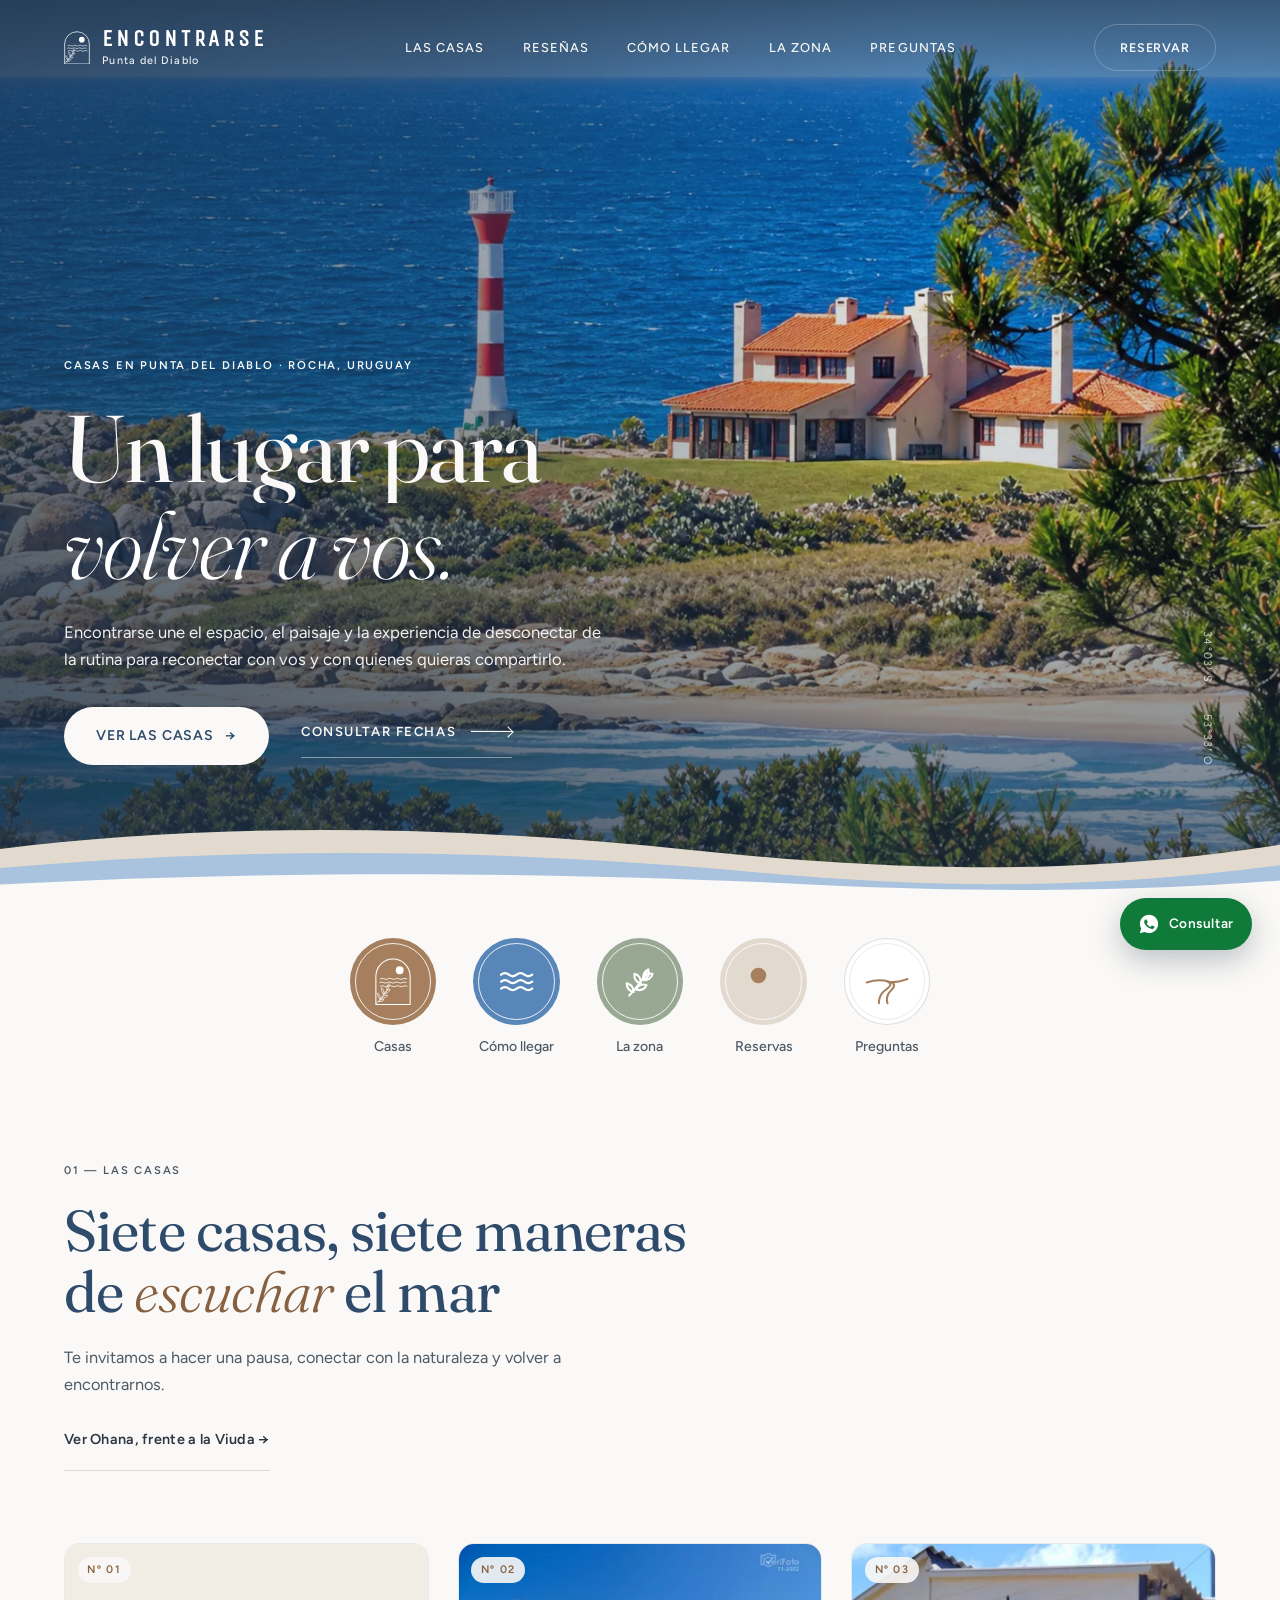
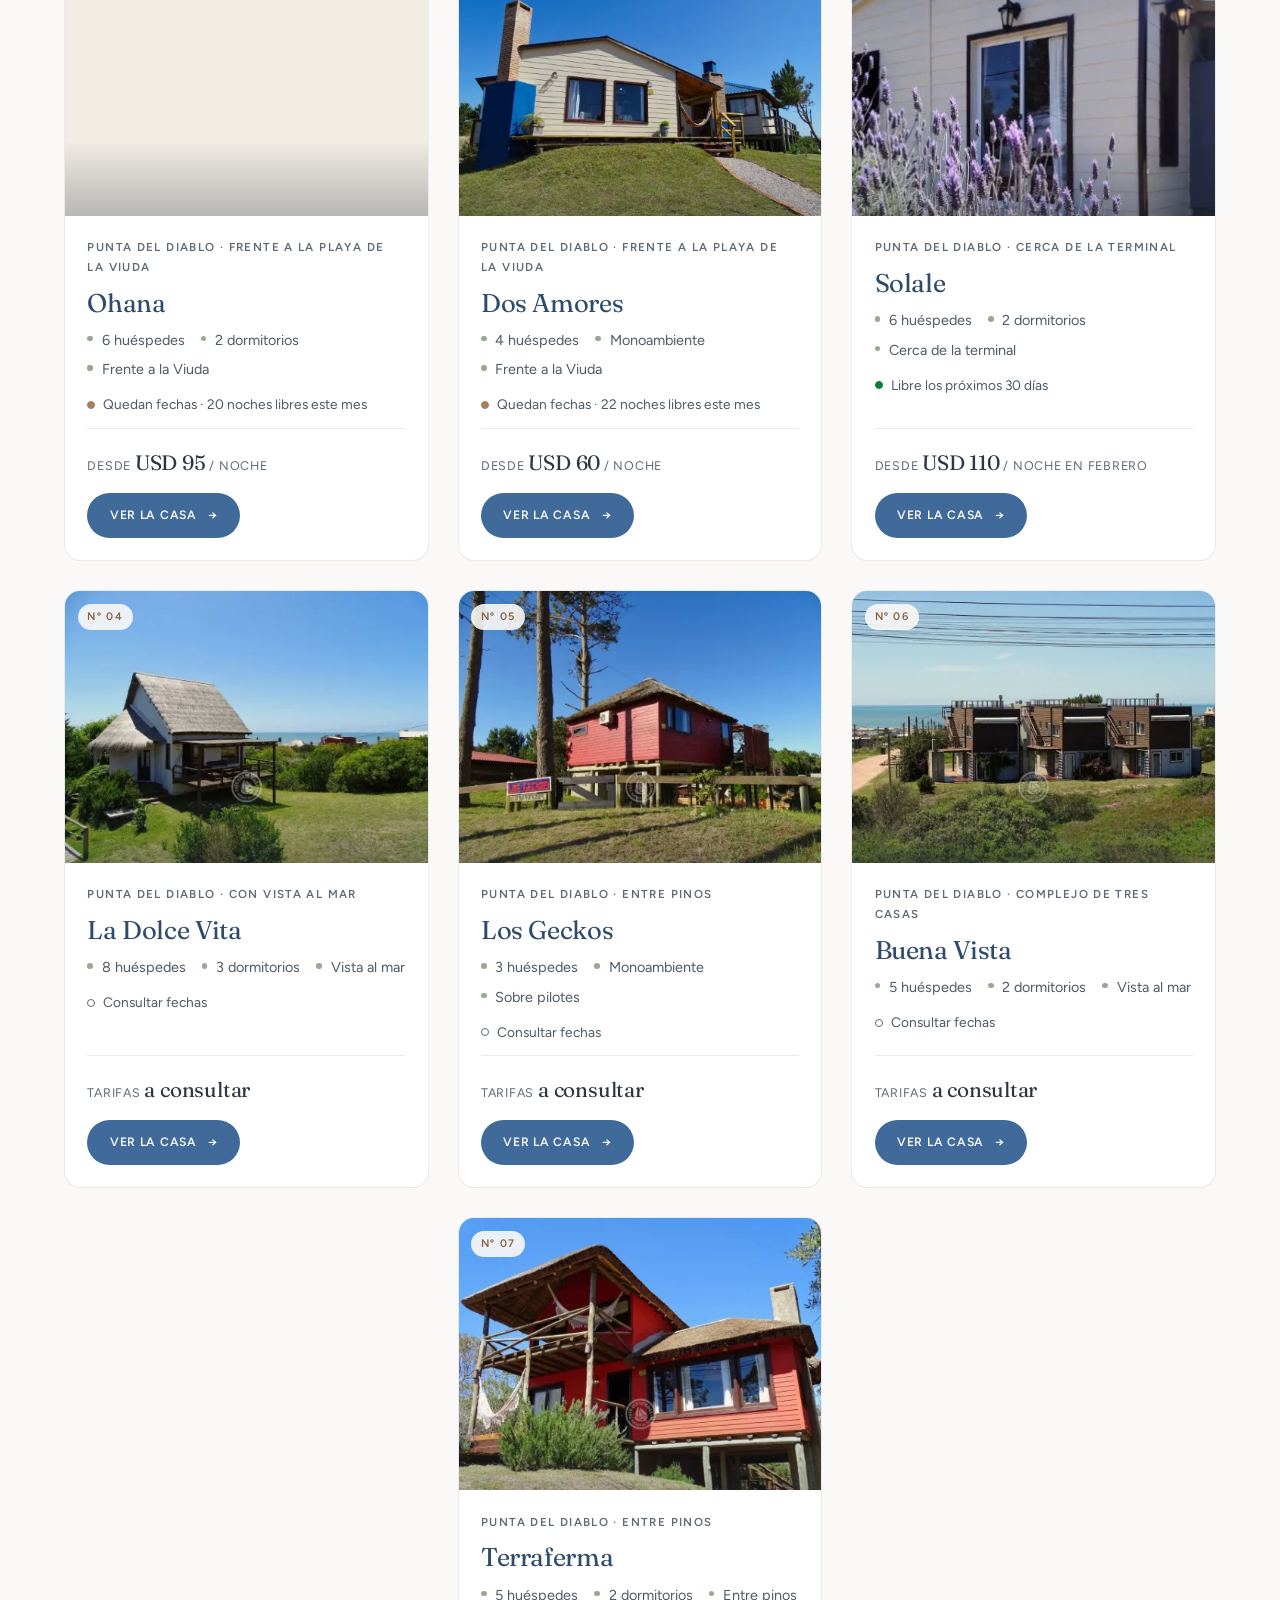
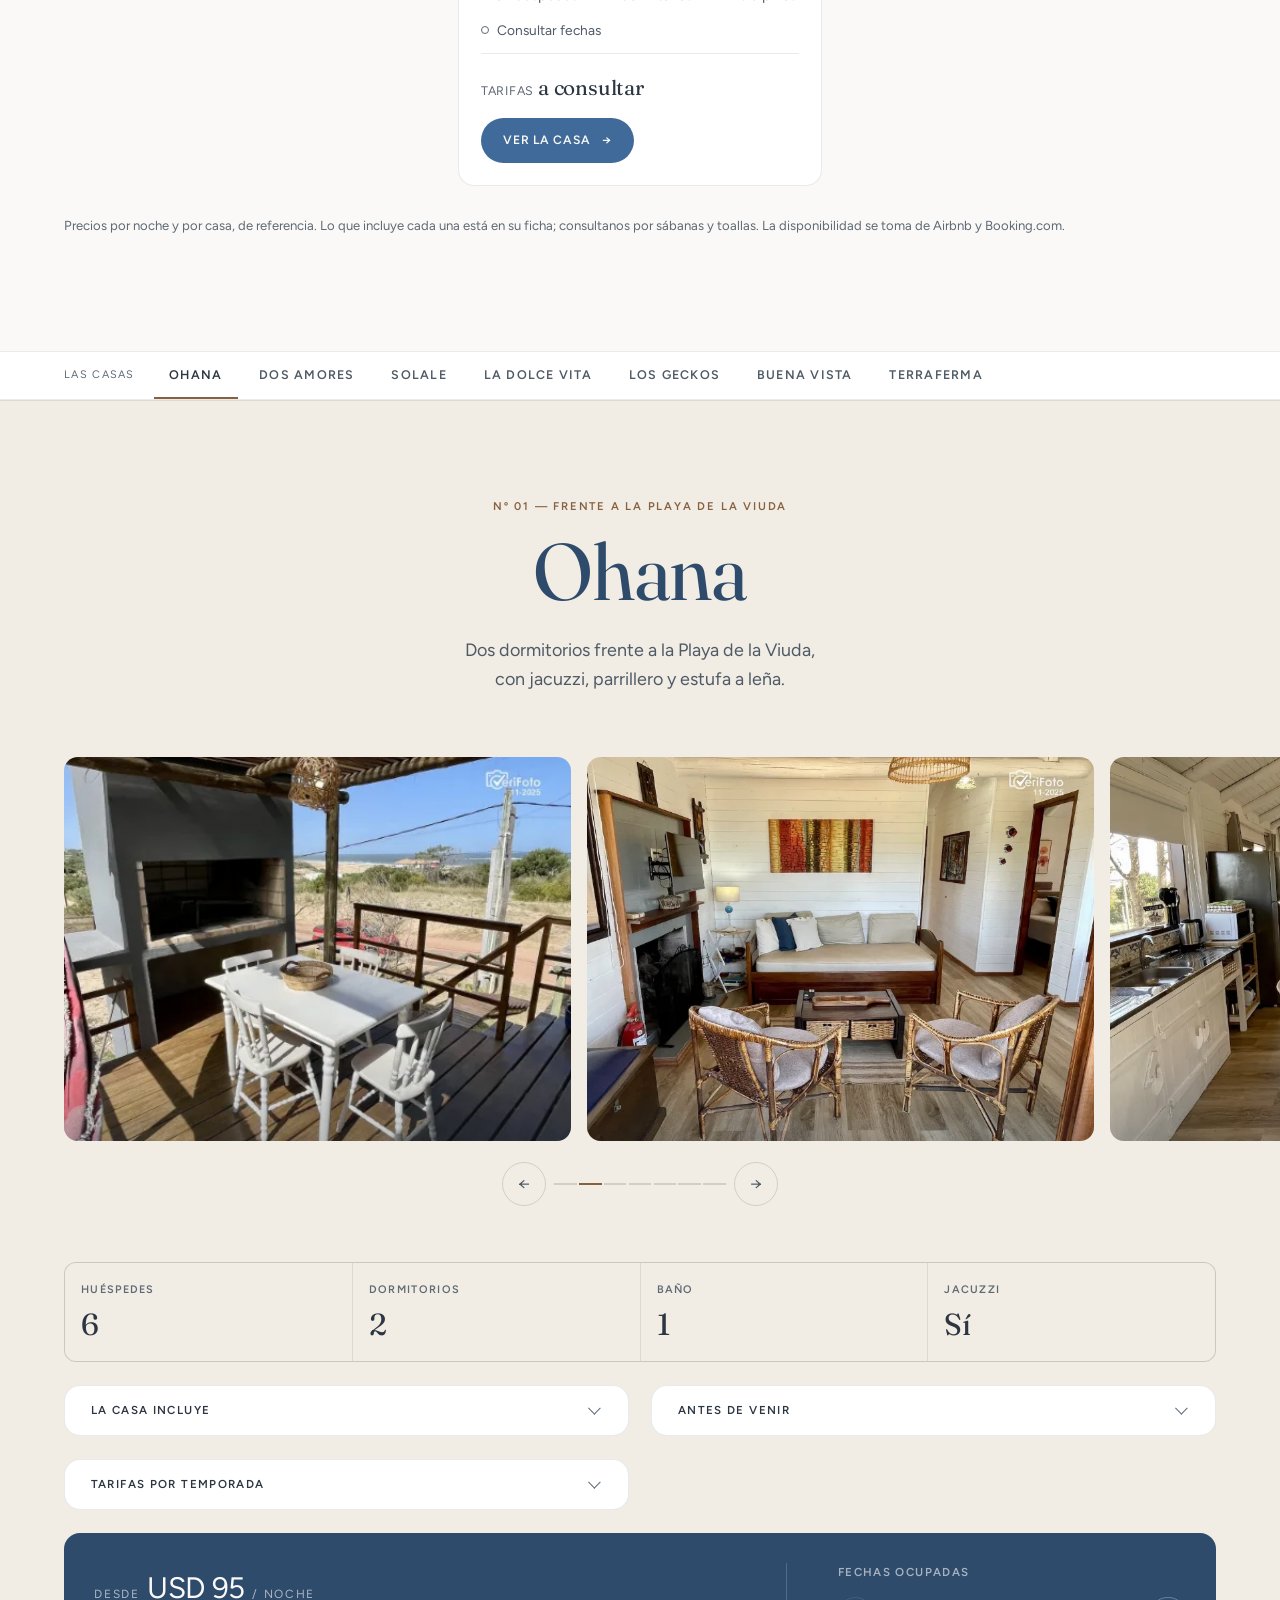
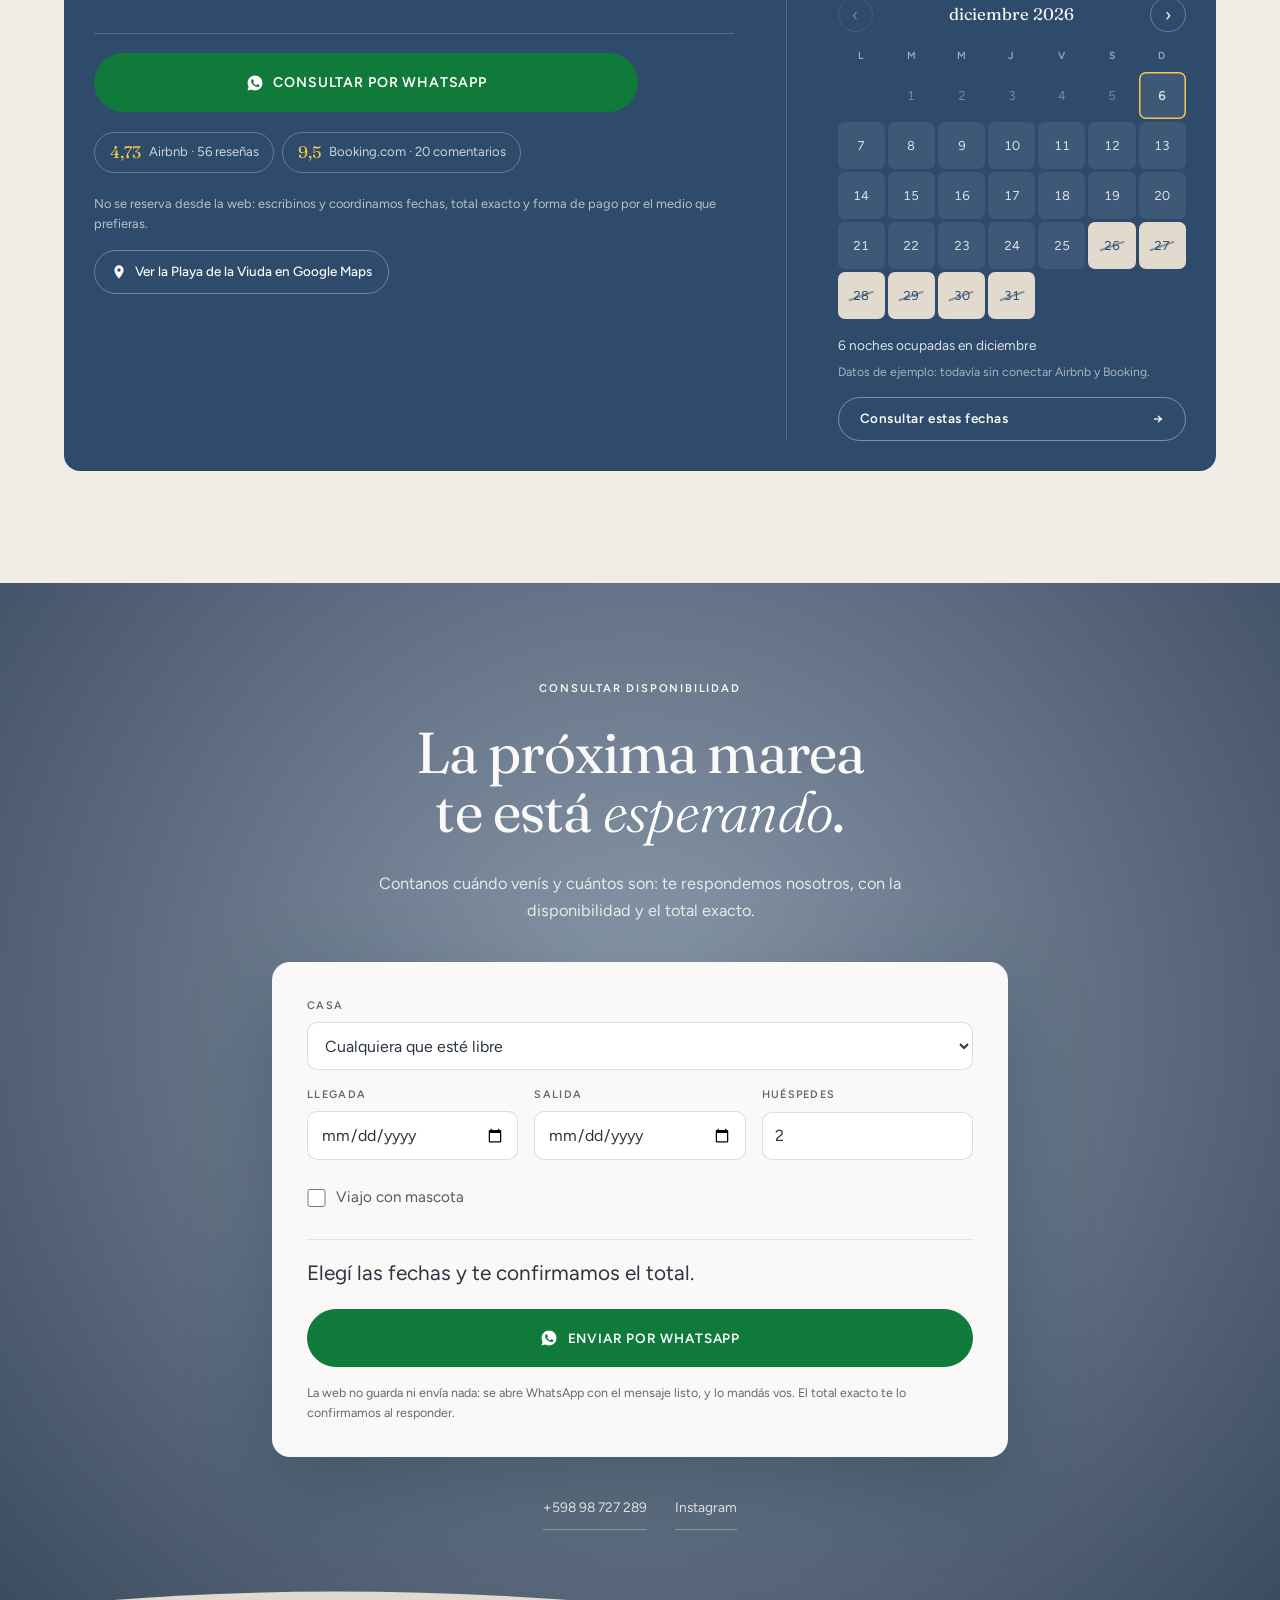
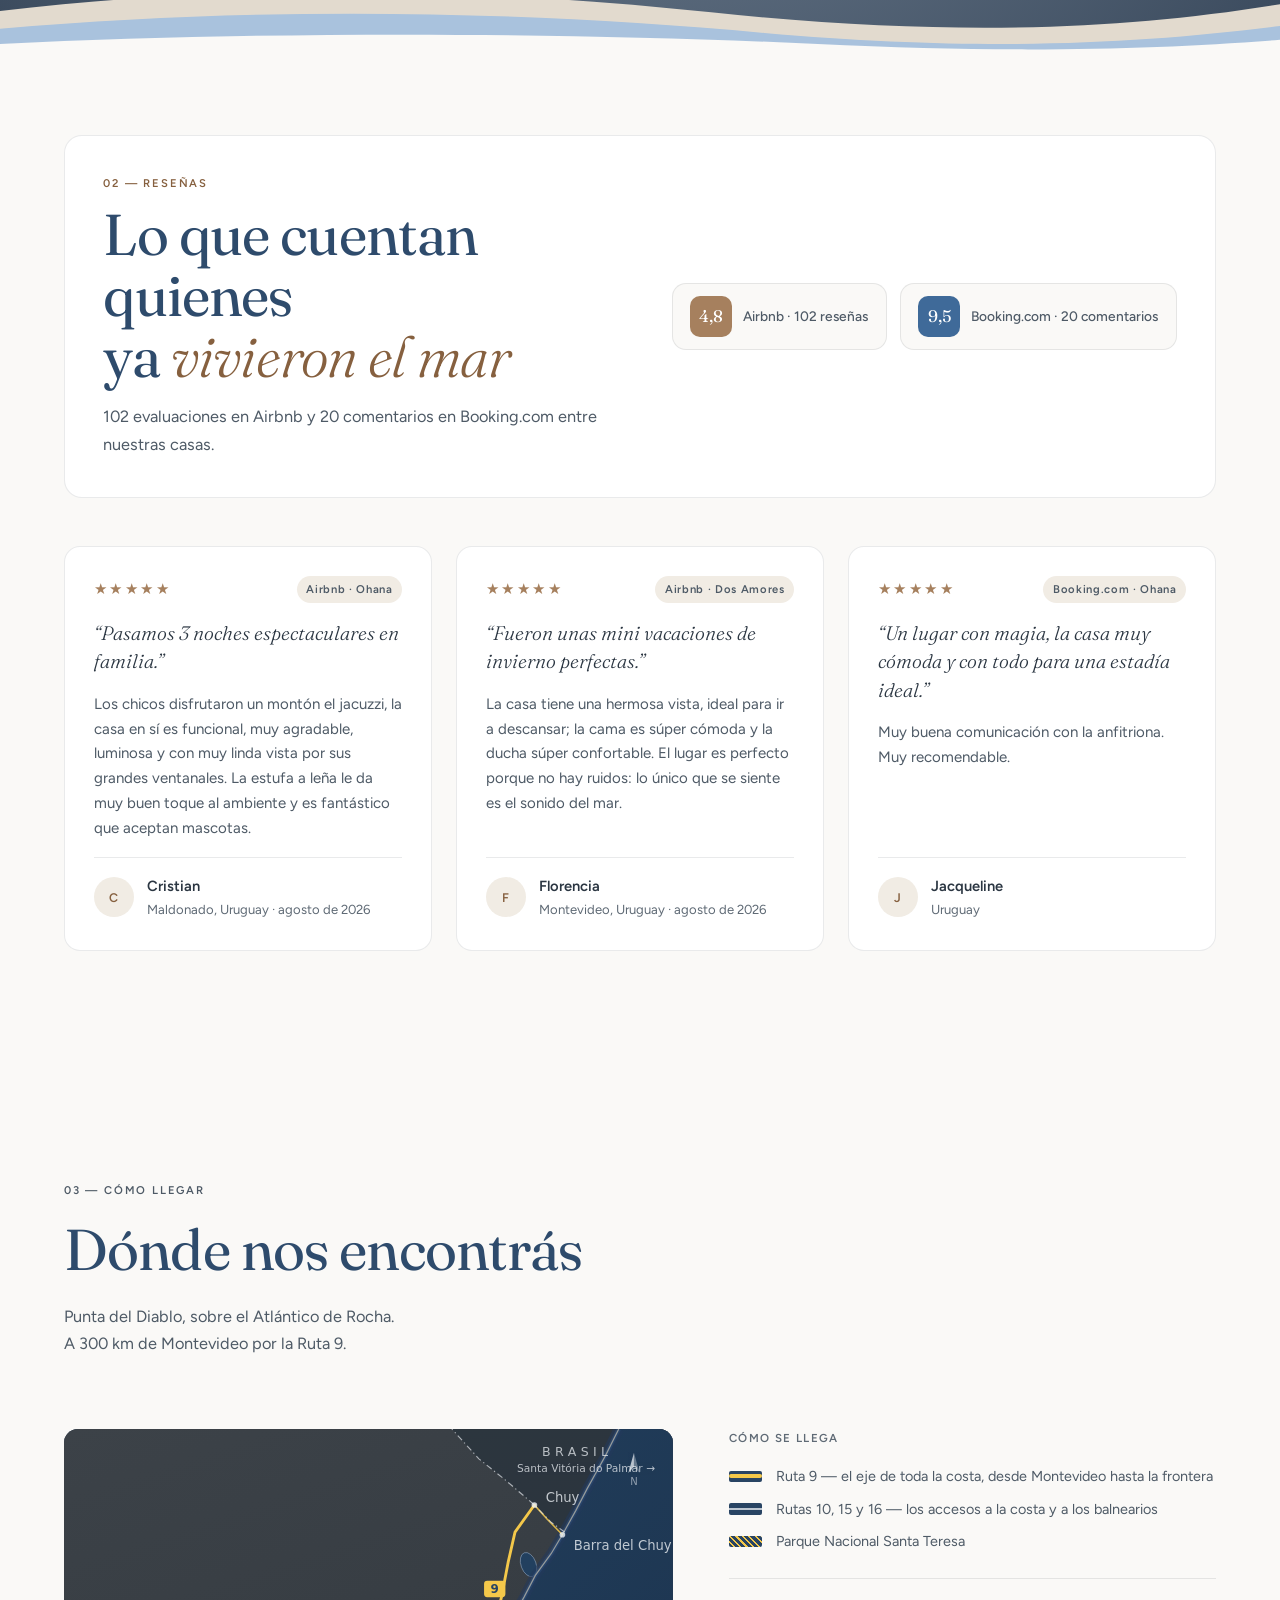
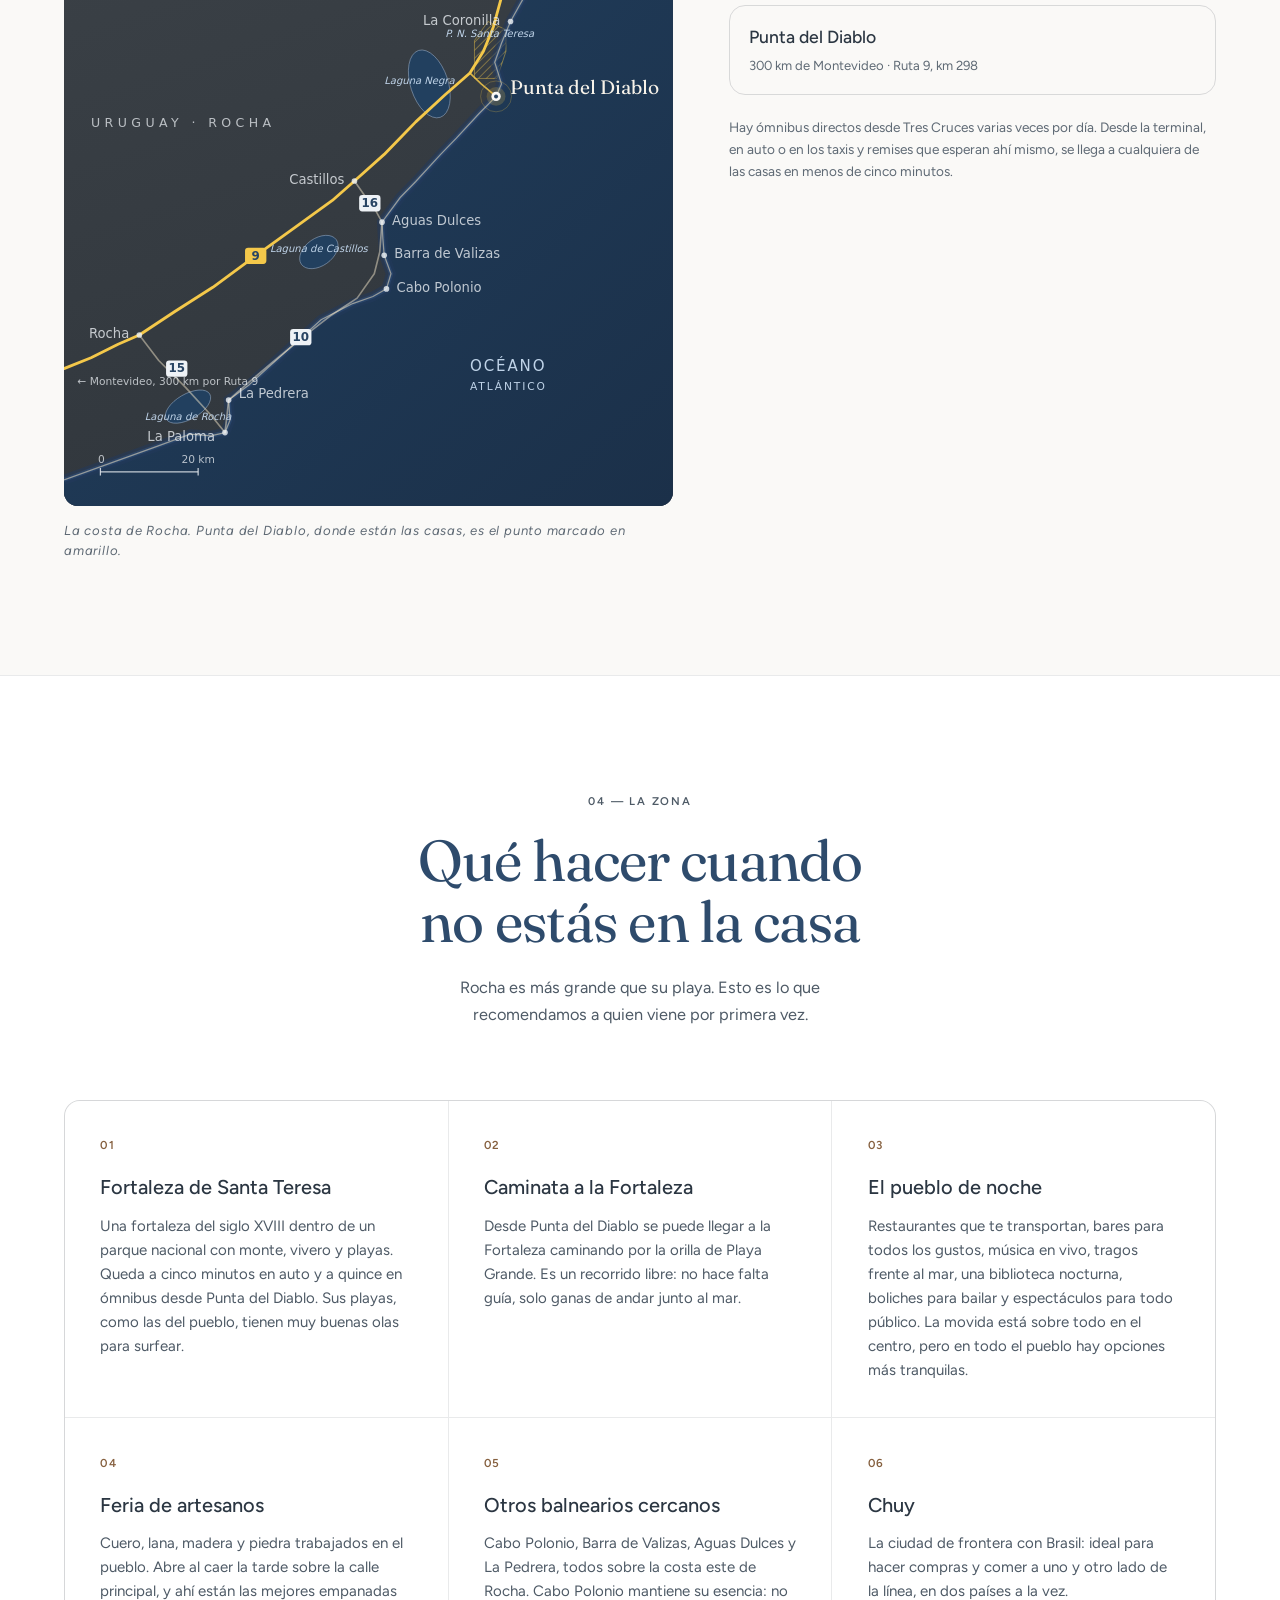
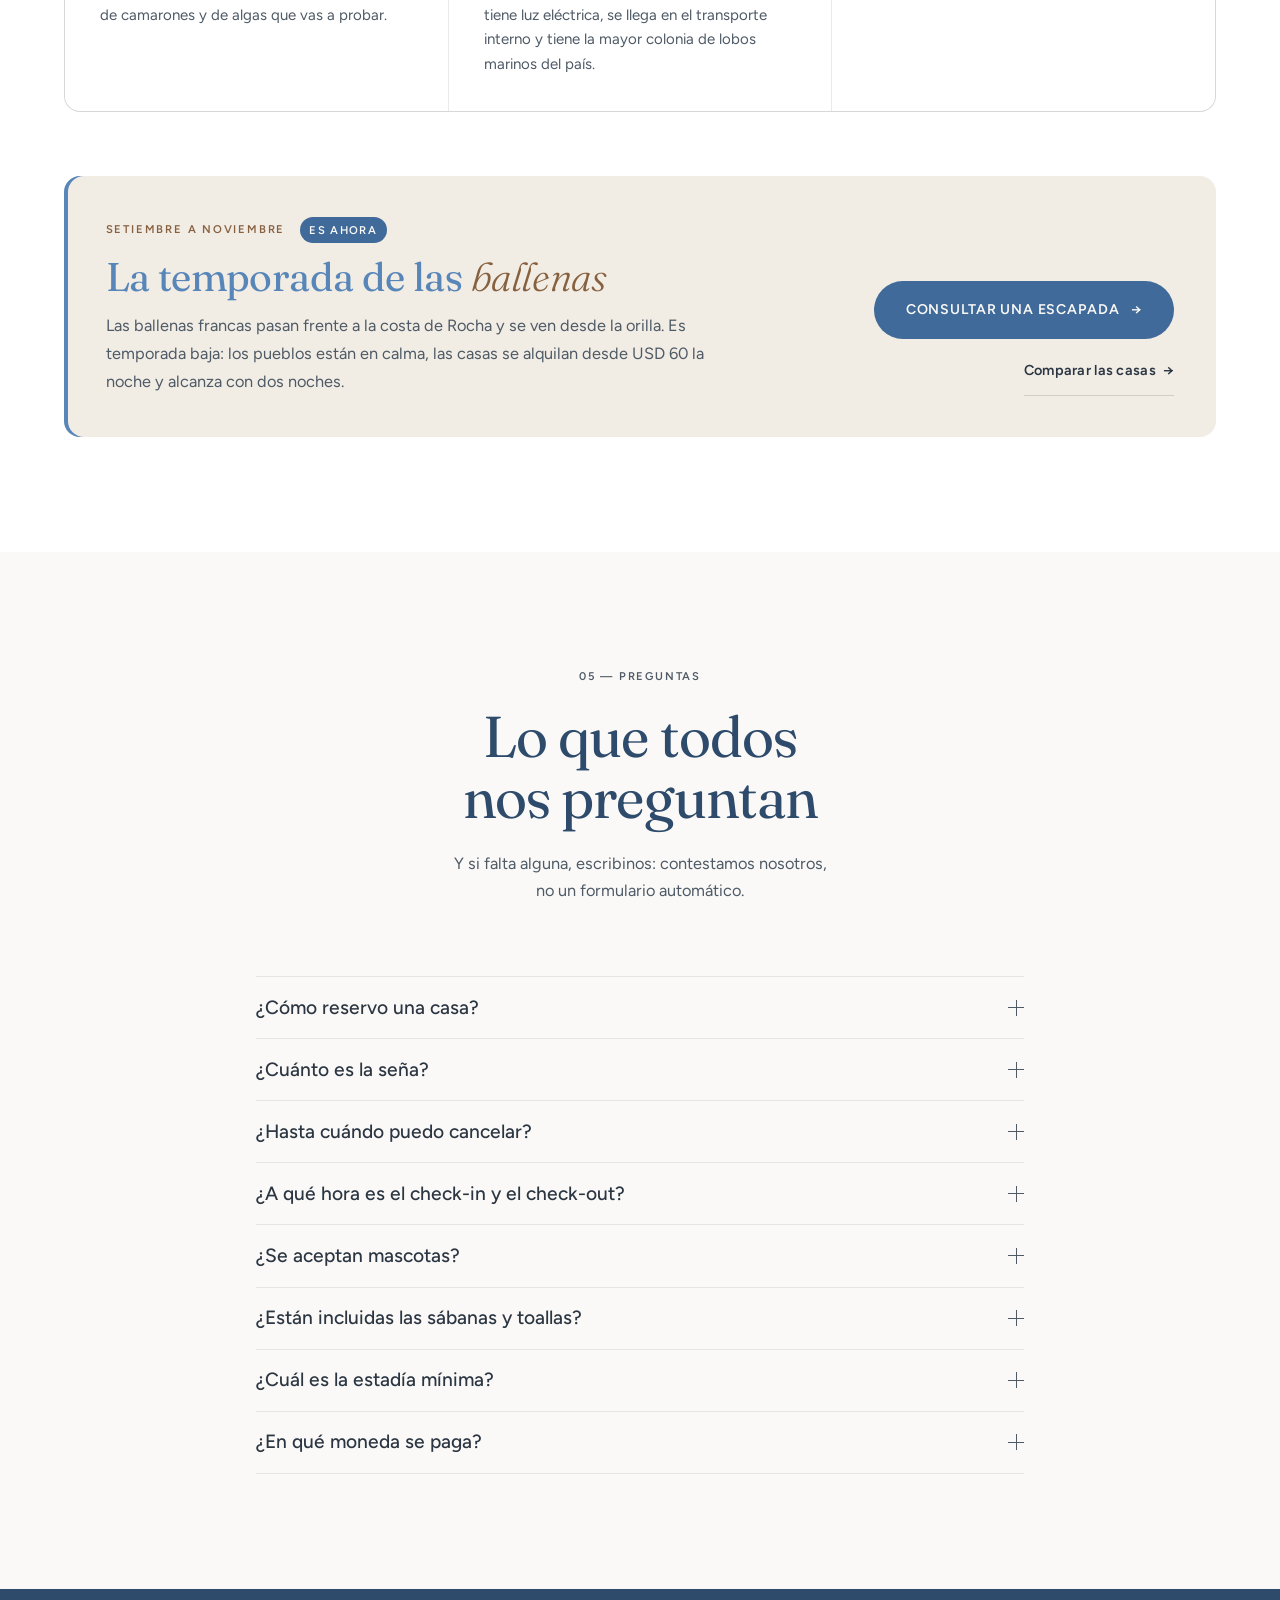
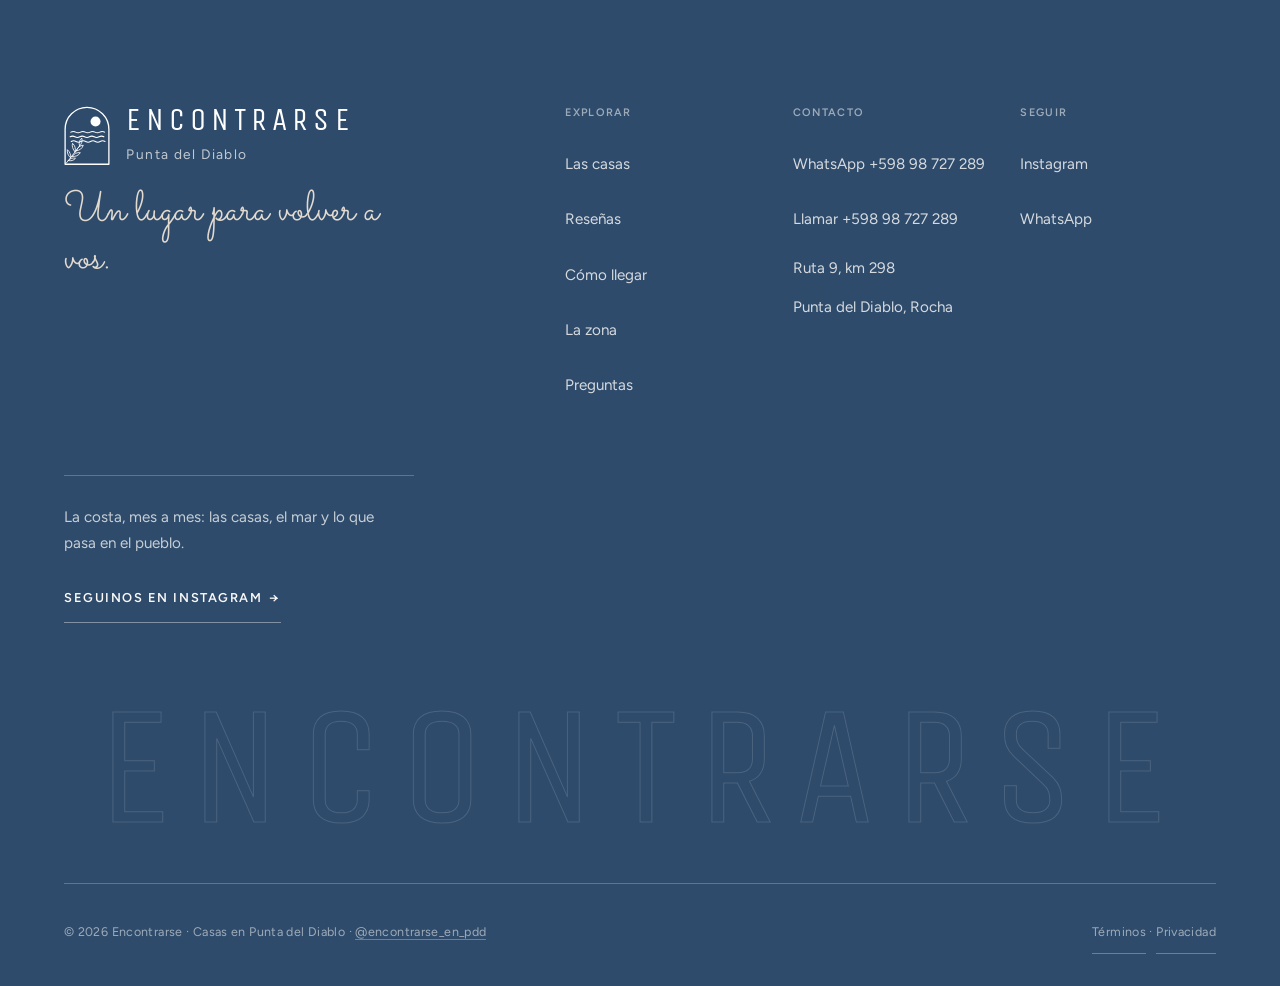
==== commit 5cd1f374: "Todas las fotos en WebP y cache de un dia para imagenes - Las seis casas restantes y la portada pasa" ====
--- a/index.html
+++ b/index.html
@@ -164,7 +164,7 @@
   <link rel="preconnect" href="https://fonts.gstatic.com" crossorigin>
   <link rel="preconnect" href="https://images.unsplash.com">
   <link href="https://fonts.googleapis.com/css2?family=Figtree:wght@300;400;500;600&family=Fraunces:ital,opsz,wght@0,9..144,300;0,9..144,400;1,9..144,300;1,9..144,400&family=Sacramento&family=Unica+One&display=swap" rel="stylesheet">
-  <link rel="stylesheet" href="styles.css?v=55">
+  <link rel="stylesheet" href="styles.css?v=56">
 </head>
 <body>
 
@@ -188,7 +188,7 @@
   Ademas:
     - Tarifas: cada casa tiene su tabla <table class="price-table">.
       Los valores actuales son de referencia, ajustar por casa y temporada.
-    - Fotos: la portada usa assets/img/banner-*.jpg (el archivo original es
+    - Fotos: la portada usa assets/img/banner-*.webp (el archivo original es
       "banner top.png", que no se publica). Todas las casas tienen fotos propias
       (Solale, una sola por ahora); el fondo de "Consultar
       disponibilidad" sigue con una foto de Unsplash: reemplazar por propias y
@@ -263,7 +263,7 @@
   <main>
     <section class="hero" aria-label="Portada">
       <div class="hero-media">
-        <img src="assets/img/banner-1459.jpg" srcset="assets/img/banner-480.jpg 480w, assets/img/banner-768.jpg 768w, assets/img/banner-1100.jpg 1100w, assets/img/banner-1459.jpg 1459w" sizes="100vw" width="1459" height="1078" alt="El faro y la casa del faro de Punta del Diablo sobre las rocas, con la playa y el Atl&aacute;ntico" fetchpriority="high" decoding="async">
+        <img src="assets/img/banner-1459.webp" srcset="assets/img/banner-480.webp 480w, assets/img/banner-768.webp 768w, assets/img/banner-1100.webp 1100w, assets/img/banner-1459.webp 1459w" sizes="100vw" width="1459" height="1078" alt="El faro y la casa del faro de Punta del Diablo sobre las rocas, con la playa y el Atl&aacute;ntico" fetchpriority="high" decoding="async">
         <span class="hero-scrim"></span>
       </div>
 
@@ -348,7 +348,7 @@
       <div class="casas-grid" data-casas-grid>
         <article class="casa-card" data-reveal>
           <a class="casa-card-media frame frame--media" href="#casa-ohana" data-house="casa-ohana" tabindex="-1" aria-hidden="true">
-            <img src="assets/img/casas/ohana-1-768.jpg" srcset="assets/img/casas/ohana-1-480.jpg 480w, assets/img/casas/ohana-1-768.jpg 768w, assets/img/casas/ohana-1-1100.jpg 1100w" sizes="(max-width: 640px) 92vw, (max-width: 1080px) 46vw, 30vw" alt="Deck techado con parrillero, mesa blanca y el mar al fondo" loading="lazy" decoding="async">
+            <img src="assets/img/casas/ohana-1-768.webp" srcset="assets/img/casas/ohana-1-480.webp 480w, assets/img/casas/ohana-1-768.webp 768w, assets/img/casas/ohana-1-1100.webp 1100w" sizes="(max-width: 640px) 92vw, (max-width: 1080px) 46vw, 30vw" alt="Deck techado con parrillero, mesa blanca y el mar al fondo" loading="lazy" decoding="async">
             <span class="casa-card-num">N&ordm; 01</span>
           </a>
           <div class="casa-card-body">
@@ -368,7 +368,7 @@
         </article>
         <article class="casa-card" data-reveal>
           <a class="casa-card-media frame frame--media" href="#casa-dos-amores" data-house="casa-dos-amores" tabindex="-1" aria-hidden="true">
-            <img src="assets/img/casas/dosamores-1-768.jpg" srcset="assets/img/casas/dosamores-1-480.jpg 480w, assets/img/casas/dosamores-1-768.jpg 768w, assets/img/casas/dosamores-1-1100.jpg 1100w" sizes="(max-width: 640px) 92vw, (max-width: 1080px) 46vw, 30vw" alt="Dos Amores: la casa con su deck y la hamaca paraguaya" loading="lazy" decoding="async">
+            <img src="assets/img/casas/dosamores-1-768.webp" srcset="assets/img/casas/dosamores-1-480.webp 480w, assets/img/casas/dosamores-1-768.webp 768w, assets/img/casas/dosamores-1-1100.webp 1100w" sizes="(max-width: 640px) 92vw, (max-width: 1080px) 46vw, 30vw" alt="Dos Amores: la casa con su deck y la hamaca paraguaya" loading="lazy" decoding="async">
             <span class="casa-card-num">N&ordm; 02</span>
           </a>
           <div class="casa-card-body">
@@ -408,7 +408,7 @@
         </article>
         <article class="casa-card" data-reveal>
           <a class="casa-card-media frame frame--media" href="#casa-dolce-vita" data-house="casa-dolce-vita" tabindex="-1" aria-hidden="true">
-            <img src="assets/img/casas/dolcevita-1-768.jpg" srcset="assets/img/casas/dolcevita-1-480.jpg 480w, assets/img/casas/dolcevita-1-768.jpg 768w, assets/img/casas/dolcevita-1-1024.jpg 1024w" sizes="(max-width: 640px) 92vw, (max-width: 1080px) 46vw, 30vw" alt="La Dolce Vita: casa con techo de paja entre arbustos, con el mar al fondo" loading="lazy" decoding="async">
+            <img src="assets/img/casas/dolcevita-1-768.webp" srcset="assets/img/casas/dolcevita-1-480.webp 480w, assets/img/casas/dolcevita-1-768.webp 768w, assets/img/casas/dolcevita-1-1024.webp 1024w" sizes="(max-width: 640px) 92vw, (max-width: 1080px) 46vw, 30vw" alt="La Dolce Vita: casa con techo de paja entre arbustos, con el mar al fondo" loading="lazy" decoding="async">
             <span class="casa-card-num">N&ordm; 04</span>
           </a>
           <div class="casa-card-body">
@@ -428,7 +428,7 @@
         </article>
         <article class="casa-card" data-reveal>
           <a class="casa-card-media frame frame--media" href="#casa-los-geckos" data-house="casa-los-geckos" tabindex="-1" aria-hidden="true">
-            <img src="assets/img/casas/geckos-1-768.jpg" srcset="assets/img/casas/geckos-1-480.jpg 480w, assets/img/casas/geckos-1-768.jpg 768w, assets/img/casas/geckos-1-1024.jpg 1024w" sizes="(max-width: 640px) 92vw, (max-width: 1080px) 46vw, 30vw" alt="Los Geckos: caba&ntilde;a roja de madera sobre pilotes, entre pinos" loading="lazy" decoding="async">
+            <img src="assets/img/casas/geckos-1-768.webp" srcset="assets/img/casas/geckos-1-480.webp 480w, assets/img/casas/geckos-1-768.webp 768w, assets/img/casas/geckos-1-1024.webp 1024w" sizes="(max-width: 640px) 92vw, (max-width: 1080px) 46vw, 30vw" alt="Los Geckos: caba&ntilde;a roja de madera sobre pilotes, entre pinos" loading="lazy" decoding="async">
             <span class="casa-card-num">N&ordm; 05</span>
           </a>
           <div class="casa-card-body">
@@ -448,7 +448,7 @@
         </article>
         <article class="casa-card" data-reveal>
           <a class="casa-card-media frame frame--media" href="#casa-buena-vista" data-house="casa-buena-vista" tabindex="-1" aria-hidden="true">
-            <img src="assets/img/casas/buenavista-1-768.jpg" srcset="assets/img/casas/buenavista-1-480.jpg 480w, assets/img/casas/buenavista-1-768.jpg 768w, assets/img/casas/buenavista-1-1024.jpg 1024w" sizes="(max-width: 640px) 92vw, (max-width: 1080px) 46vw, 30vw" alt="Buena Vista: el complejo de tres casas de dos plantas, con el mar al fondo" loading="lazy" decoding="async">
+            <img src="assets/img/casas/buenavista-1-768.webp" srcset="assets/img/casas/buenavista-1-480.webp 480w, assets/img/casas/buenavista-1-768.webp 768w, assets/img/casas/buenavista-1-1024.webp 1024w" sizes="(max-width: 640px) 92vw, (max-width: 1080px) 46vw, 30vw" alt="Buena Vista: el complejo de tres casas de dos plantas, con el mar al fondo" loading="lazy" decoding="async">
             <span class="casa-card-num">N&ordm; 06</span>
           </a>
           <div class="casa-card-body">
@@ -468,7 +468,7 @@
         </article>
         <article class="casa-card" data-reveal>
           <a class="casa-card-media frame frame--media" href="#casa-terraferma" data-house="casa-terraferma" tabindex="-1" aria-hidden="true">
-            <img src="assets/img/casas/terraferma-1-768.jpg" srcset="assets/img/casas/terraferma-1-480.jpg 480w, assets/img/casas/terraferma-1-768.jpg 768w, assets/img/casas/terraferma-1-1024.jpg 1024w" sizes="(max-width: 640px) 92vw, (max-width: 1080px) 46vw, 30vw" alt="Terraferma: casa roja de madera con techo de paja y deck con hamacas" loading="lazy" decoding="async">
+            <img src="assets/img/casas/terraferma-1-768.webp" srcset="assets/img/casas/terraferma-1-480.webp 480w, assets/img/casas/terraferma-1-768.webp 768w, assets/img/casas/terraferma-1-1024.webp 1024w" sizes="(max-width: 640px) 92vw, (max-width: 1080px) 46vw, 30vw" alt="Terraferma: casa roja de madera con techo de paja y deck con hamacas" loading="lazy" decoding="async">
             <span class="casa-card-num">N&ordm; 07</span>
           </a>
           <div class="casa-card-body">
@@ -520,37 +520,37 @@
           <ul class="gallery-track" data-gallery-track>
             <li class="gallery-item">
               <div class="frame frame--media">
-                <img src="assets/img/casas/ohana-1-1100.jpg" srcset="assets/img/casas/ohana-1-480.jpg 480w, assets/img/casas/ohana-1-768.jpg 768w, assets/img/casas/ohana-1-1100.jpg 1100w" sizes="(max-width: 920px) 86vw, (max-width: 1420px) 42vw, 600px" alt="Deck techado con parrillero, mesa blanca y el mar al fondo" loading="lazy" decoding="async">
-              </div>
-            </li>
-            <li class="gallery-item">
-              <div class="frame frame--media">
-                <img src="assets/img/casas/ohana-2-1100.jpg" srcset="assets/img/casas/ohana-2-480.jpg 480w, assets/img/casas/ohana-2-768.jpg 768w, assets/img/casas/ohana-2-1100.jpg 1100w" sizes="(max-width: 920px) 86vw, (max-width: 1420px) 42vw, 600px" alt="Living con estufa a le&ntilde;a, sill&oacute;n y sillones de mimbre" loading="lazy" decoding="async">
-              </div>
-            </li>
-            <li class="gallery-item">
-              <div class="frame frame--media">
-                <img src="assets/img/casas/ohana-3-1100.jpg" srcset="assets/img/casas/ohana-3-480.jpg 480w, assets/img/casas/ohana-3-768.jpg 768w, assets/img/casas/ohana-3-1100.jpg 1100w" sizes="(max-width: 920px) 86vw, (max-width: 1420px) 42vw, 600px" alt="Cocina equipada y comedor con mesa para seis" loading="lazy" decoding="async">
-              </div>
-            </li>
-            <li class="gallery-item">
-              <div class="frame frame--media">
-                <img src="assets/img/casas/ohana-4-1100.jpg" srcset="assets/img/casas/ohana-4-480.jpg 480w, assets/img/casas/ohana-4-768.jpg 768w, assets/img/casas/ohana-4-1100.jpg 1100w" sizes="(max-width: 920px) 86vw, (max-width: 1420px) 42vw, 600px" alt="Ba&ntilde;o con jacuzzi y bacha sobre mueble de madera" loading="lazy" decoding="async">
-              </div>
-            </li>
-            <li class="gallery-item">
-              <div class="frame frame--media">
-                <img src="assets/img/casas/ohana-5-1100.jpg" srcset="assets/img/casas/ohana-5-480.jpg 480w, assets/img/casas/ohana-5-768.jpg 768w, assets/img/casas/ohana-5-1100.jpg 1100w" sizes="(max-width: 920px) 86vw, (max-width: 1420px) 42vw, 600px" alt="Living con ventanal y vista a la costa" loading="lazy" decoding="async">
-              </div>
-            </li>
-            <li class="gallery-item">
-              <div class="frame frame--media">
-                <img src="assets/img/casas/ohana-6-1100.jpg" srcset="assets/img/casas/ohana-6-480.jpg 480w, assets/img/casas/ohana-6-768.jpg 768w, assets/img/casas/ohana-6-1100.jpg 1100w" sizes="(max-width: 920px) 86vw, (max-width: 1420px) 42vw, 600px" alt="Dormitorio con cuchetas" loading="lazy" decoding="async">
-              </div>
-            </li>
-            <li class="gallery-item">
-              <div class="frame frame--media">
-                <img src="assets/img/casas/ohana-7-1100.jpg" srcset="assets/img/casas/ohana-7-480.jpg 480w, assets/img/casas/ohana-7-768.jpg 768w, assets/img/casas/ohana-7-1100.jpg 1100w" sizes="(max-width: 920px) 86vw, (max-width: 1420px) 42vw, 600px" alt="La casa sobre la loma, con su escalera de madera" loading="lazy" decoding="async">
+                <img src="assets/img/casas/ohana-1-1100.webp" srcset="assets/img/casas/ohana-1-480.webp 480w, assets/img/casas/ohana-1-768.webp 768w, assets/img/casas/ohana-1-1100.webp 1100w" sizes="(max-width: 920px) 86vw, (max-width: 1420px) 42vw, 600px" alt="Deck techado con parrillero, mesa blanca y el mar al fondo" loading="lazy" decoding="async">
+              </div>
+            </li>
+            <li class="gallery-item">
+              <div class="frame frame--media">
+                <img src="assets/img/casas/ohana-2-1100.webp" srcset="assets/img/casas/ohana-2-480.webp 480w, assets/img/casas/ohana-2-768.webp 768w, assets/img/casas/ohana-2-1100.webp 1100w" sizes="(max-width: 920px) 86vw, (max-width: 1420px) 42vw, 600px" alt="Living con estufa a le&ntilde;a, sill&oacute;n y sillones de mimbre" loading="lazy" decoding="async">
+              </div>
+            </li>
+            <li class="gallery-item">
+              <div class="frame frame--media">
+                <img src="assets/img/casas/ohana-3-1100.webp" srcset="assets/img/casas/ohana-3-480.webp 480w, assets/img/casas/ohana-3-768.webp 768w, assets/img/casas/ohana-3-1100.webp 1100w" sizes="(max-width: 920px) 86vw, (max-width: 1420px) 42vw, 600px" alt="Cocina equipada y comedor con mesa para seis" loading="lazy" decoding="async">
+              </div>
+            </li>
+            <li class="gallery-item">
+              <div class="frame frame--media">
+                <img src="assets/img/casas/ohana-4-1100.webp" srcset="assets/img/casas/ohana-4-480.webp 480w, assets/img/casas/ohana-4-768.webp 768w, assets/img/casas/ohana-4-1100.webp 1100w" sizes="(max-width: 920px) 86vw, (max-width: 1420px) 42vw, 600px" alt="Ba&ntilde;o con jacuzzi y bacha sobre mueble de madera" loading="lazy" decoding="async">
+              </div>
+            </li>
+            <li class="gallery-item">
+              <div class="frame frame--media">
+                <img src="assets/img/casas/ohana-5-1100.webp" srcset="assets/img/casas/ohana-5-480.webp 480w, assets/img/casas/ohana-5-768.webp 768w, assets/img/casas/ohana-5-1100.webp 1100w" sizes="(max-width: 920px) 86vw, (max-width: 1420px) 42vw, 600px" alt="Living con ventanal y vista a la costa" loading="lazy" decoding="async">
+              </div>
+            </li>
+            <li class="gallery-item">
+              <div class="frame frame--media">
+                <img src="assets/img/casas/ohana-6-1100.webp" srcset="assets/img/casas/ohana-6-480.webp 480w, assets/img/casas/ohana-6-768.webp 768w, assets/img/casas/ohana-6-1100.webp 1100w" sizes="(max-width: 920px) 86vw, (max-width: 1420px) 42vw, 600px" alt="Dormitorio con cuchetas" loading="lazy" decoding="async">
+              </div>
+            </li>
+            <li class="gallery-item">
+              <div class="frame frame--media">
+                <img src="assets/img/casas/ohana-7-1100.webp" srcset="assets/img/casas/ohana-7-480.webp 480w, assets/img/casas/ohana-7-768.webp 768w, assets/img/casas/ohana-7-1100.webp 1100w" sizes="(max-width: 920px) 86vw, (max-width: 1420px) 42vw, 600px" alt="La casa sobre la loma, con su escalera de madera" loading="lazy" decoding="async">
               </div>
             </li>
           </ul>
@@ -673,37 +673,37 @@
           <ul class="gallery-track" data-gallery-track>
             <li class="gallery-item">
               <div class="frame frame--media">
-                <img src="assets/img/casas/dosamores-1-1100.jpg" srcset="assets/img/casas/dosamores-1-480.jpg 480w, assets/img/casas/dosamores-1-768.jpg 768w, assets/img/casas/dosamores-1-1100.jpg 1100w" sizes="(max-width: 920px) 86vw, (max-width: 1420px) 42vw, 600px" alt="Dos Amores: la casa con su deck y la hamaca paraguaya" loading="lazy" decoding="async">
-              </div>
-            </li>
-            <li class="gallery-item">
-              <div class="frame frame--media">
-                <img src="assets/img/casas/dosamores-2-1100.jpg" srcset="assets/img/casas/dosamores-2-480.jpg 480w, assets/img/casas/dosamores-2-768.jpg 768w, assets/img/casas/dosamores-2-1100.jpg 1100w" sizes="(max-width: 920px) 86vw, (max-width: 1420px) 42vw, 600px" alt="Living con estufa a le&ntilde;a y ventana al campo" loading="lazy" decoding="async">
-              </div>
-            </li>
-            <li class="gallery-item">
-              <div class="frame frame--media">
-                <img src="assets/img/casas/dosamores-3-1100.jpg" srcset="assets/img/casas/dosamores-3-480.jpg 480w, assets/img/casas/dosamores-3-768.jpg 768w, assets/img/casas/dosamores-3-1100.jpg 1100w" sizes="(max-width: 920px) 86vw, (max-width: 1420px) 42vw, 600px" alt="Mesa junto a la ventana, con el mar a lo lejos" loading="lazy" decoding="async">
-              </div>
-            </li>
-            <li class="gallery-item">
-              <div class="frame frame--media">
-                <img src="assets/img/casas/dosamores-4-1100.jpg" srcset="assets/img/casas/dosamores-4-480.jpg 480w, assets/img/casas/dosamores-4-768.jpg 768w, assets/img/casas/dosamores-4-1100.jpg 1100w" sizes="(max-width: 920px) 86vw, (max-width: 1420px) 42vw, 600px" alt="Parrillero con le&ntilde;a y hamaca en el deck" loading="lazy" decoding="async">
-              </div>
-            </li>
-            <li class="gallery-item">
-              <div class="frame frame--media">
-                <img src="assets/img/casas/dosamores-5-1100.jpg" srcset="assets/img/casas/dosamores-5-480.jpg 480w, assets/img/casas/dosamores-5-768.jpg 768w, assets/img/casas/dosamores-5-1100.jpg 1100w" sizes="(max-width: 920px) 86vw, (max-width: 1420px) 42vw, 600px" alt="Dormitorio con cama doble" loading="lazy" decoding="async">
-              </div>
-            </li>
-            <li class="gallery-item">
-              <div class="frame frame--media">
-                <img src="assets/img/casas/dosamores-6-1100.jpg" srcset="assets/img/casas/dosamores-6-480.jpg 480w, assets/img/casas/dosamores-6-768.jpg 768w, assets/img/casas/dosamores-6-1100.jpg 1100w" sizes="(max-width: 920px) 86vw, (max-width: 1420px) 42vw, 600px" alt="Cocina y comedor integrados" loading="lazy" decoding="async">
-              </div>
-            </li>
-            <li class="gallery-item">
-              <div class="frame frame--media">
-                <img src="assets/img/casas/dosamores-7-1100.jpg" srcset="assets/img/casas/dosamores-7-480.jpg 480w, assets/img/casas/dosamores-7-768.jpg 768w, assets/img/casas/dosamores-7-1100.jpg 1100w" sizes="(max-width: 920px) 86vw, (max-width: 1420px) 42vw, 600px" alt="Sala con sillones y cama marinera" loading="lazy" decoding="async">
+                <img src="assets/img/casas/dosamores-1-1100.webp" srcset="assets/img/casas/dosamores-1-480.webp 480w, assets/img/casas/dosamores-1-768.webp 768w, assets/img/casas/dosamores-1-1100.webp 1100w" sizes="(max-width: 920px) 86vw, (max-width: 1420px) 42vw, 600px" alt="Dos Amores: la casa con su deck y la hamaca paraguaya" loading="lazy" decoding="async">
+              </div>
+            </li>
+            <li class="gallery-item">
+              <div class="frame frame--media">
+                <img src="assets/img/casas/dosamores-2-1100.webp" srcset="assets/img/casas/dosamores-2-480.webp 480w, assets/img/casas/dosamores-2-768.webp 768w, assets/img/casas/dosamores-2-1100.webp 1100w" sizes="(max-width: 920px) 86vw, (max-width: 1420px) 42vw, 600px" alt="Living con estufa a le&ntilde;a y ventana al campo" loading="lazy" decoding="async">
+              </div>
+            </li>
+            <li class="gallery-item">
+              <div class="frame frame--media">
+                <img src="assets/img/casas/dosamores-3-1100.webp" srcset="assets/img/casas/dosamores-3-480.webp 480w, assets/img/casas/dosamores-3-768.webp 768w, assets/img/casas/dosamores-3-1100.webp 1100w" sizes="(max-width: 920px) 86vw, (max-width: 1420px) 42vw, 600px" alt="Mesa junto a la ventana, con el mar a lo lejos" loading="lazy" decoding="async">
+              </div>
+            </li>
+            <li class="gallery-item">
+              <div class="frame frame--media">
+                <img src="assets/img/casas/dosamores-4-1100.webp" srcset="assets/img/casas/dosamores-4-480.webp 480w, assets/img/casas/dosamores-4-768.webp 768w, assets/img/casas/dosamores-4-1100.webp 1100w" sizes="(max-width: 920px) 86vw, (max-width: 1420px) 42vw, 600px" alt="Parrillero con le&ntilde;a y hamaca en el deck" loading="lazy" decoding="async">
+              </div>
+            </li>
+            <li class="gallery-item">
+              <div class="frame frame--media">
+                <img src="assets/img/casas/dosamores-5-1100.webp" srcset="assets/img/casas/dosamores-5-480.webp 480w, assets/img/casas/dosamores-5-768.webp 768w, assets/img/casas/dosamores-5-1100.webp 1100w" sizes="(max-width: 920px) 86vw, (max-width: 1420px) 42vw, 600px" alt="Dormitorio con cama doble" loading="lazy" decoding="async">
+              </div>
+            </li>
+            <li class="gallery-item">
+              <div class="frame frame--media">
+                <img src="assets/img/casas/dosamores-6-1100.webp" srcset="assets/img/casas/dosamores-6-480.webp 480w, assets/img/casas/dosamores-6-768.webp 768w, assets/img/casas/dosamores-6-1100.webp 1100w" sizes="(max-width: 920px) 86vw, (max-width: 1420px) 42vw, 600px" alt="Cocina y comedor integrados" loading="lazy" decoding="async">
+              </div>
+            </li>
+            <li class="gallery-item">
+              <div class="frame frame--media">
+                <img src="assets/img/casas/dosamores-7-1100.webp" srcset="assets/img/casas/dosamores-7-480.webp 480w, assets/img/casas/dosamores-7-768.webp 768w, assets/img/casas/dosamores-7-1100.webp 1100w" sizes="(max-width: 920px) 86vw, (max-width: 1420px) 42vw, 600px" alt="Sala con sillones y cama marinera" loading="lazy" decoding="async">
               </div>
             </li>
           </ul>
@@ -998,42 +998,42 @@
           <ul class="gallery-track" data-gallery-track>
             <li class="gallery-item">
               <div class="frame frame--media">
-                <img src="assets/img/casas/dolcevita-1-1024.jpg" srcset="assets/img/casas/dolcevita-1-480.jpg 480w, assets/img/casas/dolcevita-1-768.jpg 768w, assets/img/casas/dolcevita-1-1024.jpg 1024w" sizes="(max-width: 920px) 86vw, (max-width: 1420px) 42vw, 600px" alt="La Dolce Vita: casa con techo de paja entre arbustos, con el mar al fondo" loading="lazy" decoding="async">
-              </div>
-            </li>
-            <li class="gallery-item">
-              <div class="frame frame--media">
-                <img src="assets/img/casas/dolcevita-2-1024.jpg" srcset="assets/img/casas/dolcevita-2-480.jpg 480w, assets/img/casas/dolcevita-2-768.jpg 768w, assets/img/casas/dolcevita-2-1024.jpg 1024w" sizes="(max-width: 920px) 86vw, (max-width: 1420px) 42vw, 600px" alt="Deck de madera con reposeras y vista al mar" loading="lazy" decoding="async">
-              </div>
-            </li>
-            <li class="gallery-item">
-              <div class="frame frame--media">
-                <img src="assets/img/casas/dolcevita-3-1024.jpg" srcset="assets/img/casas/dolcevita-3-480.jpg 480w, assets/img/casas/dolcevita-3-768.jpg 768w, assets/img/casas/dolcevita-3-1024.jpg 1024w" sizes="(max-width: 920px) 86vw, (max-width: 1420px) 42vw, 600px" alt="Living con techo de paja a dos aguas y grandes ventanales" loading="lazy" decoding="async">
-              </div>
-            </li>
-            <li class="gallery-item">
-              <div class="frame frame--media">
-                <img src="assets/img/casas/dolcevita-4-1024.jpg" srcset="assets/img/casas/dolcevita-4-480.jpg 480w, assets/img/casas/dolcevita-4-768.jpg 768w, assets/img/casas/dolcevita-4-1024.jpg 1024w" sizes="(max-width: 920px) 86vw, (max-width: 1420px) 42vw, 600px" alt="Cocina con barra y estufa a le&ntilde;a" loading="lazy" decoding="async">
-              </div>
-            </li>
-            <li class="gallery-item">
-              <div class="frame frame--media">
-                <img src="assets/img/casas/dolcevita-5-1024.jpg" srcset="assets/img/casas/dolcevita-5-480.jpg 480w, assets/img/casas/dolcevita-5-768.jpg 768w, assets/img/casas/dolcevita-5-1024.jpg 1024w" sizes="(max-width: 920px) 86vw, (max-width: 1420px) 42vw, 600px" alt="Galer&iacute;a techada con mesa y bancos de madera" loading="lazy" decoding="async">
-              </div>
-            </li>
-            <li class="gallery-item">
-              <div class="frame frame--media">
-                <img src="assets/img/casas/dolcevita-6-1024.jpg" srcset="assets/img/casas/dolcevita-6-480.jpg 480w, assets/img/casas/dolcevita-6-768.jpg 768w, assets/img/casas/dolcevita-6-1024.jpg 1024w" sizes="(max-width: 920px) 86vw, (max-width: 1420px) 42vw, 600px" alt="Dormitorio con cama doble bajo el techo de paja" loading="lazy" decoding="async">
-              </div>
-            </li>
-            <li class="gallery-item">
-              <div class="frame frame--media">
-                <img src="assets/img/casas/dolcevita-7-1024.jpg" srcset="assets/img/casas/dolcevita-7-480.jpg 480w, assets/img/casas/dolcevita-7-768.jpg 768w, assets/img/casas/dolcevita-7-1024.jpg 1024w" sizes="(max-width: 920px) 86vw, (max-width: 1420px) 42vw, 600px" alt="Dormitorio con dos camas simples" loading="lazy" decoding="async">
-              </div>
-            </li>
-            <li class="gallery-item">
-              <div class="frame frame--media">
-                <img src="assets/img/casas/dolcevita-8-1024.jpg" srcset="assets/img/casas/dolcevita-8-480.jpg 480w, assets/img/casas/dolcevita-8-768.jpg 768w, assets/img/casas/dolcevita-8-1024.jpg 1024w" sizes="(max-width: 920px) 86vw, (max-width: 1420px) 42vw, 600px" alt="Parrillero y mesa bajo una p&eacute;rgola entre la vegetaci&oacute;n" loading="lazy" decoding="async">
+                <img src="assets/img/casas/dolcevita-1-1024.webp" srcset="assets/img/casas/dolcevita-1-480.webp 480w, assets/img/casas/dolcevita-1-768.webp 768w, assets/img/casas/dolcevita-1-1024.webp 1024w" sizes="(max-width: 920px) 86vw, (max-width: 1420px) 42vw, 600px" alt="La Dolce Vita: casa con techo de paja entre arbustos, con el mar al fondo" loading="lazy" decoding="async">
+              </div>
+            </li>
+            <li class="gallery-item">
+              <div class="frame frame--media">
+                <img src="assets/img/casas/dolcevita-2-1024.webp" srcset="assets/img/casas/dolcevita-2-480.webp 480w, assets/img/casas/dolcevita-2-768.webp 768w, assets/img/casas/dolcevita-2-1024.webp 1024w" sizes="(max-width: 920px) 86vw, (max-width: 1420px) 42vw, 600px" alt="Deck de madera con reposeras y vista al mar" loading="lazy" decoding="async">
+              </div>
+            </li>
+            <li class="gallery-item">
+              <div class="frame frame--media">
+                <img src="assets/img/casas/dolcevita-3-1024.webp" srcset="assets/img/casas/dolcevita-3-480.webp 480w, assets/img/casas/dolcevita-3-768.webp 768w, assets/img/casas/dolcevita-3-1024.webp 1024w" sizes="(max-width: 920px) 86vw, (max-width: 1420px) 42vw, 600px" alt="Living con techo de paja a dos aguas y grandes ventanales" loading="lazy" decoding="async">
+              </div>
+            </li>
+            <li class="gallery-item">
+              <div class="frame frame--media">
+                <img src="assets/img/casas/dolcevita-4-1024.webp" srcset="assets/img/casas/dolcevita-4-480.webp 480w, assets/img/casas/dolcevita-4-768.webp 768w, assets/img/casas/dolcevita-4-1024.webp 1024w" sizes="(max-width: 920px) 86vw, (max-width: 1420px) 42vw, 600px" alt="Cocina con barra y estufa a le&ntilde;a" loading="lazy" decoding="async">
+              </div>
+            </li>
+            <li class="gallery-item">
+              <div class="frame frame--media">
+                <img src="assets/img/casas/dolcevita-5-1024.webp" srcset="assets/img/casas/dolcevita-5-480.webp 480w, assets/img/casas/dolcevita-5-768.webp 768w, assets/img/casas/dolcevita-5-1024.webp 1024w" sizes="(max-width: 920px) 86vw, (max-width: 1420px) 42vw, 600px" alt="Galer&iacute;a techada con mesa y bancos de madera" loading="lazy" decoding="async">
+              </div>
+            </li>
+            <li class="gallery-item">
+              <div class="frame frame--media">
+                <img src="assets/img/casas/dolcevita-6-1024.webp" srcset="assets/img/casas/dolcevita-6-480.webp 480w, assets/img/casas/dolcevita-6-768.webp 768w, assets/img/casas/dolcevita-6-1024.webp 1024w" sizes="(max-width: 920px) 86vw, (max-width: 1420px) 42vw, 600px" alt="Dormitorio con cama doble bajo el techo de paja" loading="lazy" decoding="async">
+              </div>
+            </li>
+            <li class="gallery-item">
+              <div class="frame frame--media">
+                <img src="assets/img/casas/dolcevita-7-1024.webp" srcset="assets/img/casas/dolcevita-7-480.webp 480w, assets/img/casas/dolcevita-7-768.webp 768w, assets/img/casas/dolcevita-7-1024.webp 1024w" sizes="(max-width: 920px) 86vw, (max-width: 1420px) 42vw, 600px" alt="Dormitorio con dos camas simples" loading="lazy" decoding="async">
+              </div>
+            </li>
+            <li class="gallery-item">
+              <div class="frame frame--media">
+                <img src="assets/img/casas/dolcevita-8-1024.webp" srcset="assets/img/casas/dolcevita-8-480.webp 480w, assets/img/casas/dolcevita-8-768.webp 768w, assets/img/casas/dolcevita-8-1024.webp 1024w" sizes="(max-width: 920px) 86vw, (max-width: 1420px) 42vw, 600px" alt="Parrillero y mesa bajo una p&eacute;rgola entre la vegetaci&oacute;n" loading="lazy" decoding="async">
               </div>
             </li>
           </ul>
@@ -1123,37 +1123,37 @@
           <ul class="gallery-track" data-gallery-track>
             <li class="gallery-item">
               <div class="frame frame--media">
-                <img src="assets/img/casas/geckos-1-1024.jpg" srcset="assets/img/casas/geckos-1-480.jpg 480w, assets/img/casas/geckos-1-768.jpg 768w, assets/img/casas/geckos-1-1024.jpg 1024w" sizes="(max-width: 920px) 86vw, (max-width: 1420px) 42vw, 600px" alt="Los Geckos: caba&ntilde;a roja de madera sobre pilotes, entre pinos" loading="lazy" decoding="async">
-              </div>
-            </li>
-            <li class="gallery-item">
-              <div class="frame frame--media">
-                <img src="assets/img/casas/geckos-2-1024.jpg" srcset="assets/img/casas/geckos-2-480.jpg 480w, assets/img/casas/geckos-2-768.jpg 768w, assets/img/casas/geckos-2-1024.jpg 1024w" sizes="(max-width: 920px) 86vw, (max-width: 1420px) 42vw, 600px" alt="La caba&ntilde;a elevada, con su deck y escalera" loading="lazy" decoding="async">
-              </div>
-            </li>
-            <li class="gallery-item">
-              <div class="frame frame--media">
-                <img src="assets/img/casas/geckos-3-1024.jpg" srcset="assets/img/casas/geckos-3-480.jpg 480w, assets/img/casas/geckos-3-768.jpg 768w, assets/img/casas/geckos-3-1024.jpg 1024w" sizes="(max-width: 920px) 86vw, (max-width: 1420px) 42vw, 600px" alt="Deck con hamaca y parrillero" loading="lazy" decoding="async">
-              </div>
-            </li>
-            <li class="gallery-item">
-              <div class="frame frame--media">
-                <img src="assets/img/casas/geckos-4-1024.jpg" srcset="assets/img/casas/geckos-4-480.jpg 480w, assets/img/casas/geckos-4-768.jpg 768w, assets/img/casas/geckos-4-1024.jpg 1024w" sizes="(max-width: 920px) 86vw, (max-width: 1420px) 42vw, 600px" alt="Monoambiente con cama doble, sill&oacute;n cama y cocina" loading="lazy" decoding="async">
-              </div>
-            </li>
-            <li class="gallery-item">
-              <div class="frame frame--media">
-                <img src="assets/img/casas/geckos-5-1024.jpg" srcset="assets/img/casas/geckos-5-480.jpg 480w, assets/img/casas/geckos-5-768.jpg 768w, assets/img/casas/geckos-5-1024.jpg 1024w" sizes="(max-width: 920px) 86vw, (max-width: 1420px) 42vw, 600px" alt="Cama doble con almohadones rojos y cuadros de colores" loading="lazy" decoding="async">
-              </div>
-            </li>
-            <li class="gallery-item">
-              <div class="frame frame--media">
-                <img src="assets/img/casas/geckos-6-1024.jpg" srcset="assets/img/casas/geckos-6-480.jpg 480w, assets/img/casas/geckos-6-768.jpg 768w, assets/img/casas/geckos-6-1024.jpg 1024w" sizes="(max-width: 920px) 86vw, (max-width: 1420px) 42vw, 600px" alt="Cocina equipada con barra" loading="lazy" decoding="async">
-              </div>
-            </li>
-            <li class="gallery-item">
-              <div class="frame frame--media">
-                <img src="assets/img/casas/geckos-7-1024.jpg" srcset="assets/img/casas/geckos-7-480.jpg 480w, assets/img/casas/geckos-7-768.jpg 768w, assets/img/casas/geckos-7-1024.jpg 1024w" sizes="(max-width: 920px) 86vw, (max-width: 1420px) 42vw, 600px" alt="Mosaicos de geckos en la entrada" loading="lazy" decoding="async">
+                <img src="assets/img/casas/geckos-1-1024.webp" srcset="assets/img/casas/geckos-1-480.webp 480w, assets/img/casas/geckos-1-768.webp 768w, assets/img/casas/geckos-1-1024.webp 1024w" sizes="(max-width: 920px) 86vw, (max-width: 1420px) 42vw, 600px" alt="Los Geckos: caba&ntilde;a roja de madera sobre pilotes, entre pinos" loading="lazy" decoding="async">
+              </div>
+            </li>
+            <li class="gallery-item">
+              <div class="frame frame--media">
+                <img src="assets/img/casas/geckos-2-1024.webp" srcset="assets/img/casas/geckos-2-480.webp 480w, assets/img/casas/geckos-2-768.webp 768w, assets/img/casas/geckos-2-1024.webp 1024w" sizes="(max-width: 920px) 86vw, (max-width: 1420px) 42vw, 600px" alt="La caba&ntilde;a elevada, con su deck y escalera" loading="lazy" decoding="async">
+              </div>
+            </li>
+            <li class="gallery-item">
+              <div class="frame frame--media">
+                <img src="assets/img/casas/geckos-3-1024.webp" srcset="assets/img/casas/geckos-3-480.webp 480w, assets/img/casas/geckos-3-768.webp 768w, assets/img/casas/geckos-3-1024.webp 1024w" sizes="(max-width: 920px) 86vw, (max-width: 1420px) 42vw, 600px" alt="Deck con hamaca y parrillero" loading="lazy" decoding="async">
+              </div>
+            </li>
+            <li class="gallery-item">
+              <div class="frame frame--media">
+                <img src="assets/img/casas/geckos-4-1024.webp" srcset="assets/img/casas/geckos-4-480.webp 480w, assets/img/casas/geckos-4-768.webp 768w, assets/img/casas/geckos-4-1024.webp 1024w" sizes="(max-width: 920px) 86vw, (max-width: 1420px) 42vw, 600px" alt="Monoambiente con cama doble, sill&oacute;n cama y cocina" loading="lazy" decoding="async">
+              </div>
+            </li>
+            <li class="gallery-item">
+              <div class="frame frame--media">
+                <img src="assets/img/casas/geckos-5-1024.webp" srcset="assets/img/casas/geckos-5-480.webp 480w, assets/img/casas/geckos-5-768.webp 768w, assets/img/casas/geckos-5-1024.webp 1024w" sizes="(max-width: 920px) 86vw, (max-width: 1420px) 42vw, 600px" alt="Cama doble con almohadones rojos y cuadros de colores" loading="lazy" decoding="async">
+              </div>
+            </li>
+            <li class="gallery-item">
+              <div class="frame frame--media">
+                <img src="assets/img/casas/geckos-6-1024.webp" srcset="assets/img/casas/geckos-6-480.webp 480w, assets/img/casas/geckos-6-768.webp 768w, assets/img/casas/geckos-6-1024.webp 1024w" sizes="(max-width: 920px) 86vw, (max-width: 1420px) 42vw, 600px" alt="Cocina equipada con barra" loading="lazy" decoding="async">
+              </div>
+            </li>
+            <li class="gallery-item">
+              <div class="frame frame--media">
+                <img src="assets/img/casas/geckos-7-1024.webp" srcset="assets/img/casas/geckos-7-480.webp 480w, assets/img/casas/geckos-7-768.webp 768w, assets/img/casas/geckos-7-1024.webp 1024w" sizes="(max-width: 920px) 86vw, (max-width: 1420px) 42vw, 600px" alt="Mosaicos de geckos en la entrada" loading="lazy" decoding="async">
               </div>
             </li>
           </ul>
@@ -1241,37 +1241,37 @@
           <ul class="gallery-track" data-gallery-track>
             <li class="gallery-item">
               <div class="frame frame--media">
-                <img src="assets/img/casas/buenavista-1-1024.jpg" srcset="assets/img/casas/buenavista-1-480.jpg 480w, assets/img/casas/buenavista-1-768.jpg 768w, assets/img/casas/buenavista-1-1024.jpg 1024w" sizes="(max-width: 920px) 86vw, (max-width: 1420px) 42vw, 600px" alt="Buena Vista: el complejo de tres casas de dos plantas, con el mar al fondo" loading="lazy" decoding="async">
-              </div>
-            </li>
-            <li class="gallery-item">
-              <div class="frame frame--media">
-                <img src="assets/img/casas/buenavista-2-1024.jpg" srcset="assets/img/casas/buenavista-2-480.jpg 480w, assets/img/casas/buenavista-2-768.jpg 768w, assets/img/casas/buenavista-2-1024.jpg 1024w" sizes="(max-width: 920px) 86vw, (max-width: 1420px) 42vw, 600px" alt="Terraza en la azotea con vista al mar" loading="lazy" decoding="async">
-              </div>
-            </li>
-            <li class="gallery-item">
-              <div class="frame frame--media">
-                <img src="assets/img/casas/buenavista-3-1024.jpg" srcset="assets/img/casas/buenavista-3-480.jpg 480w, assets/img/casas/buenavista-3-768.jpg 768w, assets/img/casas/buenavista-3-1024.jpg 1024w" sizes="(max-width: 920px) 86vw, (max-width: 1420px) 42vw, 600px" alt="Living comedor con mesa de madera y escalera a la planta alta" loading="lazy" decoding="async">
-              </div>
-            </li>
-            <li class="gallery-item">
-              <div class="frame frame--media">
-                <img src="assets/img/casas/buenavista-4-1024.jpg" srcset="assets/img/casas/buenavista-4-480.jpg 480w, assets/img/casas/buenavista-4-768.jpg 768w, assets/img/casas/buenavista-4-1024.jpg 1024w" sizes="(max-width: 920px) 86vw, (max-width: 1420px) 42vw, 600px" alt="Cocina integrada al living, con salida al parrillero" loading="lazy" decoding="async">
-              </div>
-            </li>
-            <li class="gallery-item">
-              <div class="frame frame--media">
-                <img src="assets/img/casas/buenavista-5-1024.jpg" srcset="assets/img/casas/buenavista-5-480.jpg 480w, assets/img/casas/buenavista-5-768.jpg 768w, assets/img/casas/buenavista-5-1024.jpg 1024w" sizes="(max-width: 920px) 86vw, (max-width: 1420px) 42vw, 600px" alt="Living con estufa a le&ntilde;a y TV" loading="lazy" decoding="async">
-              </div>
-            </li>
-            <li class="gallery-item">
-              <div class="frame frame--media">
-                <img src="assets/img/casas/buenavista-6-1024.jpg" srcset="assets/img/casas/buenavista-6-480.jpg 480w, assets/img/casas/buenavista-6-768.jpg 768w, assets/img/casas/buenavista-6-1024.jpg 1024w" sizes="(max-width: 920px) 86vw, (max-width: 1420px) 42vw, 600px" alt="Dormitorio con ventanal y vista al pueblo y al mar" loading="lazy" decoding="async">
-              </div>
-            </li>
-            <li class="gallery-item">
-              <div class="frame frame--media">
-                <img src="assets/img/casas/buenavista-7-1024.jpg" srcset="assets/img/casas/buenavista-7-480.jpg 480w, assets/img/casas/buenavista-7-768.jpg 768w, assets/img/casas/buenavista-7-1024.jpg 1024w" sizes="(max-width: 920px) 86vw, (max-width: 1420px) 42vw, 600px" alt="Escalera exterior a la azotea, con el mar al fondo" loading="lazy" decoding="async">
+                <img src="assets/img/casas/buenavista-1-1024.webp" srcset="assets/img/casas/buenavista-1-480.webp 480w, assets/img/casas/buenavista-1-768.webp 768w, assets/img/casas/buenavista-1-1024.webp 1024w" sizes="(max-width: 920px) 86vw, (max-width: 1420px) 42vw, 600px" alt="Buena Vista: el complejo de tres casas de dos plantas, con el mar al fondo" loading="lazy" decoding="async">
+              </div>
+            </li>
+            <li class="gallery-item">
+              <div class="frame frame--media">
+                <img src="assets/img/casas/buenavista-2-1024.webp" srcset="assets/img/casas/buenavista-2-480.webp 480w, assets/img/casas/buenavista-2-768.webp 768w, assets/img/casas/buenavista-2-1024.webp 1024w" sizes="(max-width: 920px) 86vw, (max-width: 1420px) 42vw, 600px" alt="Terraza en la azotea con vista al mar" loading="lazy" decoding="async">
+              </div>
+            </li>
+            <li class="gallery-item">
+              <div class="frame frame--media">
+                <img src="assets/img/casas/buenavista-3-1024.webp" srcset="assets/img/casas/buenavista-3-480.webp 480w, assets/img/casas/buenavista-3-768.webp 768w, assets/img/casas/buenavista-3-1024.webp 1024w" sizes="(max-width: 920px) 86vw, (max-width: 1420px) 42vw, 600px" alt="Living comedor con mesa de madera y escalera a la planta alta" loading="lazy" decoding="async">
+              </div>
+            </li>
+            <li class="gallery-item">
+              <div class="frame frame--media">
+                <img src="assets/img/casas/buenavista-4-1024.webp" srcset="assets/img/casas/buenavista-4-480.webp 480w, assets/img/casas/buenavista-4-768.webp 768w, assets/img/casas/buenavista-4-1024.webp 1024w" sizes="(max-width: 920px) 86vw, (max-width: 1420px) 42vw, 600px" alt="Cocina integrada al living, con salida al parrillero" loading="lazy" decoding="async">
+              </div>
+            </li>
+            <li class="gallery-item">
+              <div class="frame frame--media">
+                <img src="assets/img/casas/buenavista-5-1024.webp" srcset="assets/img/casas/buenavista-5-480.webp 480w, assets/img/casas/buenavista-5-768.webp 768w, assets/img/casas/buenavista-5-1024.webp 1024w" sizes="(max-width: 920px) 86vw, (max-width: 1420px) 42vw, 600px" alt="Living con estufa a le&ntilde;a y TV" loading="lazy" decoding="async">
+              </div>
+            </li>
+            <li class="gallery-item">
+              <div class="frame frame--media">
+                <img src="assets/img/casas/buenavista-6-1024.webp" srcset="assets/img/casas/buenavista-6-480.webp 480w, assets/img/casas/buenavista-6-768.webp 768w, assets/img/casas/buenavista-6-1024.webp 1024w" sizes="(max-width: 920px) 86vw, (max-width: 1420px) 42vw, 600px" alt="Dormitorio con ventanal y vista al pueblo y al mar" loading="lazy" decoding="async">
+              </div>
+            </li>
+            <li class="gallery-item">
+              <div class="frame frame--media">
+                <img src="assets/img/casas/buenavista-7-1024.webp" srcset="assets/img/casas/buenavista-7-480.webp 480w, assets/img/casas/buenavista-7-768.webp 768w, assets/img/casas/buenavista-7-1024.webp 1024w" sizes="(max-width: 920px) 86vw, (max-width: 1420px) 42vw, 600px" alt="Escalera exterior a la azotea, con el mar al fondo" loading="lazy" decoding="async">
               </div>
             </li>
           </ul>
@@ -1360,42 +1360,42 @@
           <ul class="gallery-track" data-gallery-track>
             <li class="gallery-item">
               <div class="frame frame--media">
-                <img src="assets/img/casas/terraferma-1-1024.jpg" srcset="assets/img/casas/terraferma-1-480.jpg 480w, assets/img/casas/terraferma-1-768.jpg 768w, assets/img/casas/terraferma-1-1024.jpg 1024w" sizes="(max-width: 920px) 86vw, (max-width: 1420px) 42vw, 600px" alt="Terraferma: casa roja de madera con techo de paja y deck con hamacas" loading="lazy" decoding="async">
-              </div>
-            </li>
-            <li class="gallery-item">
-              <div class="frame frame--media">
-                <img src="assets/img/casas/terraferma-2-1024.jpg" srcset="assets/img/casas/terraferma-2-480.jpg 480w, assets/img/casas/terraferma-2-768.jpg 768w, assets/img/casas/terraferma-2-1024.jpg 1024w" sizes="(max-width: 920px) 86vw, (max-width: 1420px) 42vw, 600px" alt="La casa entre pinos y lavanda, con el cartel de Terraferma" loading="lazy" decoding="async">
-              </div>
-            </li>
-            <li class="gallery-item">
-              <div class="frame frame--media">
-                <img src="assets/img/casas/terraferma-3-1024.jpg" srcset="assets/img/casas/terraferma-3-480.jpg 480w, assets/img/casas/terraferma-3-768.jpg 768w, assets/img/casas/terraferma-3-1024.jpg 1024w" sizes="(max-width: 920px) 86vw, (max-width: 1420px) 42vw, 600px" alt="Deck con hamaca paraguaya entre los pinos" loading="lazy" decoding="async">
-              </div>
-            </li>
-            <li class="gallery-item">
-              <div class="frame frame--media">
-                <img src="assets/img/casas/terraferma-4-1024.jpg" srcset="assets/img/casas/terraferma-4-480.jpg 480w, assets/img/casas/terraferma-4-768.jpg 768w, assets/img/casas/terraferma-4-1024.jpg 1024w" sizes="(max-width: 920px) 86vw, (max-width: 1420px) 42vw, 600px" alt="Living comedor con sill&oacute;n, mesa para seis y estufa a le&ntilde;a" loading="lazy" decoding="async">
-              </div>
-            </li>
-            <li class="gallery-item">
-              <div class="frame frame--media">
-                <img src="assets/img/casas/terraferma-5-1024.jpg" srcset="assets/img/casas/terraferma-5-480.jpg 480w, assets/img/casas/terraferma-5-768.jpg 768w, assets/img/casas/terraferma-5-1024.jpg 1024w" sizes="(max-width: 920px) 86vw, (max-width: 1420px) 42vw, 600px" alt="Cocina con barra y escalera de madera a la planta alta" loading="lazy" decoding="async">
-              </div>
-            </li>
-            <li class="gallery-item">
-              <div class="frame frame--media">
-                <img src="assets/img/casas/terraferma-6-1024.jpg" srcset="assets/img/casas/terraferma-6-480.jpg 480w, assets/img/casas/terraferma-6-768.jpg 768w, assets/img/casas/terraferma-6-1024.jpg 1024w" sizes="(max-width: 920px) 86vw, (max-width: 1420px) 42vw, 600px" alt="Dormitorio con cama doble y cuadros de plantas" loading="lazy" decoding="async">
-              </div>
-            </li>
-            <li class="gallery-item">
-              <div class="frame frame--media">
-                <img src="assets/img/casas/terraferma-7-1024.jpg" srcset="assets/img/casas/terraferma-7-480.jpg 480w, assets/img/casas/terraferma-7-768.jpg 768w, assets/img/casas/terraferma-7-1024.jpg 1024w" sizes="(max-width: 920px) 86vw, (max-width: 1420px) 42vw, 600px" alt="Dormitorio con camas simples y salida al deck" loading="lazy" decoding="async">
-              </div>
-            </li>
-            <li class="gallery-item">
-              <div class="frame frame--media">
-                <img src="assets/img/casas/terraferma-8-1024.jpg" srcset="assets/img/casas/terraferma-8-480.jpg 480w, assets/img/casas/terraferma-8-768.jpg 768w, assets/img/casas/terraferma-8-1024.jpg 1024w" sizes="(max-width: 920px) 86vw, (max-width: 1420px) 42vw, 600px" alt="Jard&iacute;n con pinos, parrillero y mesa al aire libre" loading="lazy" decoding="async">
+                <img src="assets/img/casas/terraferma-1-1024.webp" srcset="assets/img/casas/terraferma-1-480.webp 480w, assets/img/casas/terraferma-1-768.webp 768w, assets/img/casas/terraferma-1-1024.webp 1024w" sizes="(max-width: 920px) 86vw, (max-width: 1420px) 42vw, 600px" alt="Terraferma: casa roja de madera con techo de paja y deck con hamacas" loading="lazy" decoding="async">
+              </div>
+            </li>
+            <li class="gallery-item">
+              <div class="frame frame--media">
+                <img src="assets/img/casas/terraferma-2-1024.webp" srcset="assets/img/casas/terraferma-2-480.webp 480w, assets/img/casas/terraferma-2-768.webp 768w, assets/img/casas/terraferma-2-1024.webp 1024w" sizes="(max-width: 920px) 86vw, (max-width: 1420px) 42vw, 600px" alt="La casa entre pinos y lavanda, con el cartel de Terraferma" loading="lazy" decoding="async">
+              </div>
+            </li>
+            <li class="gallery-item">
+              <div class="frame frame--media">
+                <img src="assets/img/casas/terraferma-3-1024.webp" srcset="assets/img/casas/terraferma-3-480.webp 480w, assets/img/casas/terraferma-3-768.webp 768w, assets/img/casas/terraferma-3-1024.webp 1024w" sizes="(max-width: 920px) 86vw, (max-width: 1420px) 42vw, 600px" alt="Deck con hamaca paraguaya entre los pinos" loading="lazy" decoding="async">
+              </div>
+            </li>
+            <li class="gallery-item">
+              <div class="frame frame--media">
+                <img src="assets/img/casas/terraferma-4-1024.webp" srcset="assets/img/casas/terraferma-4-480.webp 480w, assets/img/casas/terraferma-4-768.webp 768w, assets/img/casas/terraferma-4-1024.webp 1024w" sizes="(max-width: 920px) 86vw, (max-width: 1420px) 42vw, 600px" alt="Living comedor con sill&oacute;n, mesa para seis y estufa a le&ntilde;a" loading="lazy" decoding="async">
+              </div>
+            </li>
+            <li class="gallery-item">
+              <div class="frame frame--media">
+                <img src="assets/img/casas/terraferma-5-1024.webp" srcset="assets/img/casas/terraferma-5-480.webp 480w, assets/img/casas/terraferma-5-768.webp 768w, assets/img/casas/terraferma-5-1024.webp 1024w" sizes="(max-width: 920px) 86vw, (max-width: 1420px) 42vw, 600px" alt="Cocina con barra y escalera de madera a la planta alta" loading="lazy" decoding="async">
+              </div>
+            </li>
+            <li class="gallery-item">
+              <div class="frame frame--media">
+                <img src="assets/img/casas/terraferma-6-1024.webp" srcset="assets/img/casas/terraferma-6-480.webp 480w, assets/img/casas/terraferma-6-768.webp 768w, assets/img/casas/terraferma-6-1024.webp 1024w" sizes="(max-width: 920px) 86vw, (max-width: 1420px) 42vw, 600px" alt="Dormitorio con cama doble y cuadros de plantas" loading="lazy" decoding="async">
+              </div>
+            </li>
+            <li class="gallery-item">
+              <div class="frame frame--media">
+                <img src="assets/img/casas/terraferma-7-1024.webp" srcset="assets/img/casas/terraferma-7-480.webp 480w, assets/img/casas/terraferma-7-768.webp 768w, assets/img/casas/terraferma-7-1024.webp 1024w" sizes="(max-width: 920px) 86vw, (max-width: 1420px) 42vw, 600px" alt="Dormitorio con camas simples y salida al deck" loading="lazy" decoding="async">
+              </div>
+            </li>
+            <li class="gallery-item">
+              <div class="frame frame--media">
+                <img src="assets/img/casas/terraferma-8-1024.webp" srcset="assets/img/casas/terraferma-8-480.webp 480w, assets/img/casas/terraferma-8-768.webp 768w, assets/img/casas/terraferma-8-1024.webp 1024w" sizes="(max-width: 920px) 86vw, (max-width: 1420px) 42vw, 600px" alt="Jard&iacute;n con pinos, parrillero y mesa al aire libre" loading="lazy" decoding="async">
               </div>
             </li>
           </ul>
@@ -1475,7 +1475,7 @@
 
     <section class="cta cta--compact" id="reservas">
       <div class="cta-media">
-        <img src="https://images.unsplash.com/photo-1505118380757-91f5f5632de0?q=80&auto=format&fit=crop&w=2200" srcset="https://images.unsplash.com/photo-1505118380757-91f5f5632de0?q=80&auto=format&fit=crop&w=480 480w, https://images.unsplash.com/photo-1505118380757-91f5f5632de0?q=80&auto=format&fit=crop&w=768 768w, https://images.unsplash.com/photo-1505118380757-91f5f5632de0?q=80&auto=format&fit=crop&w=1100 1100w, https://images.unsplash.com/photo-1505118380757-91f5f5632de0?q=80&auto=format&fit=crop&w=1600 1600w, https://images.unsplash.com/photo-1505118380757-91f5f5632de0?q=80&auto=format&fit=crop&w=2200 2200w" sizes="100vw" decoding="async" alt="Océano profundo visto desde el aire" loading="lazy">
+        <img src="https://images.unsplash.com/photo-1505118380757-91f5f5632de0?q=40&fm=webp&fit=crop&w=1400" srcset="https://images.unsplash.com/photo-1505118380757-91f5f5632de0?q=40&fm=webp&fit=crop&w=480 480w, https://images.unsplash.com/photo-1505118380757-91f5f5632de0?q=40&fm=webp&fit=crop&w=768 768w, https://images.unsplash.com/photo-1505118380757-91f5f5632de0?q=40&fm=webp&fit=crop&w=1100 1100w, https://images.unsplash.com/photo-1505118380757-91f5f5632de0?q=40&fm=webp&fit=crop&w=1400 1400w" sizes="100vw" decoding="async" alt="Océano profundo visto desde el aire" loading="lazy">
         <span class="cta-scrim"></span>
       </div>
 
